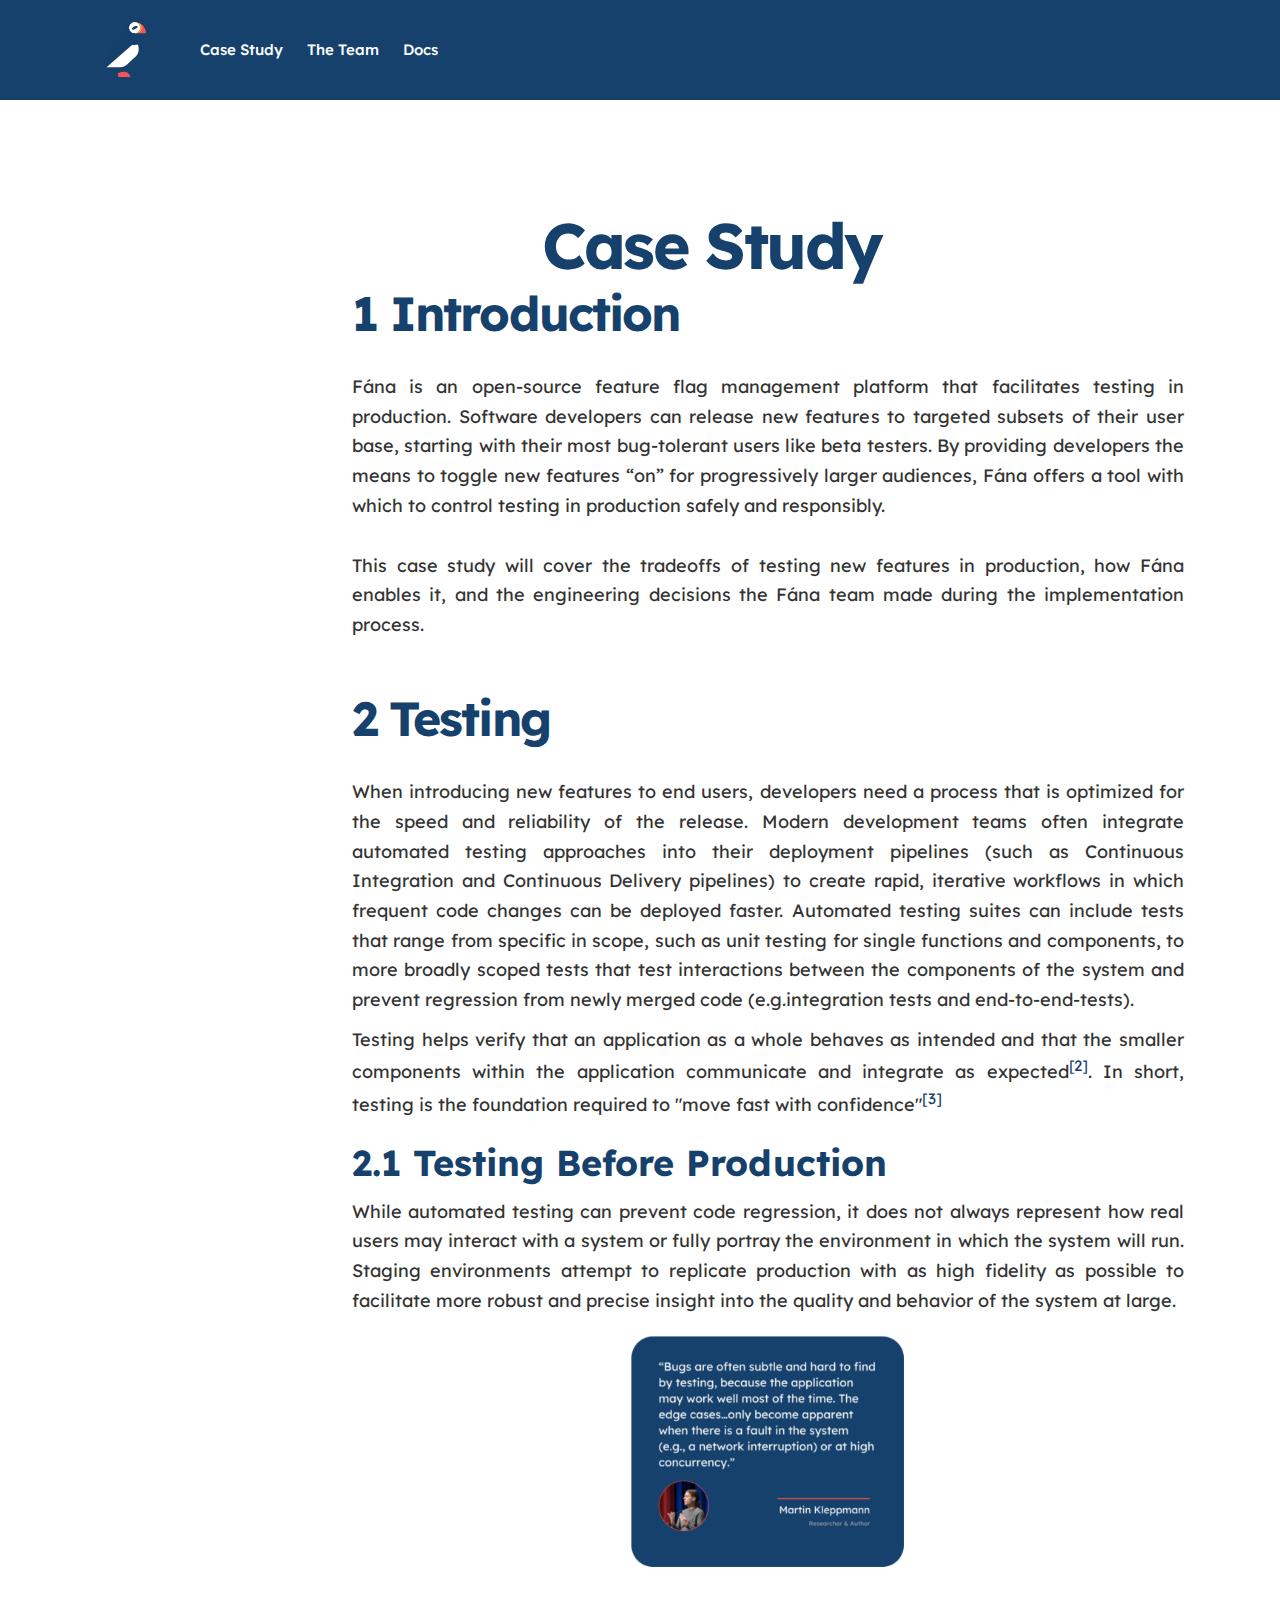
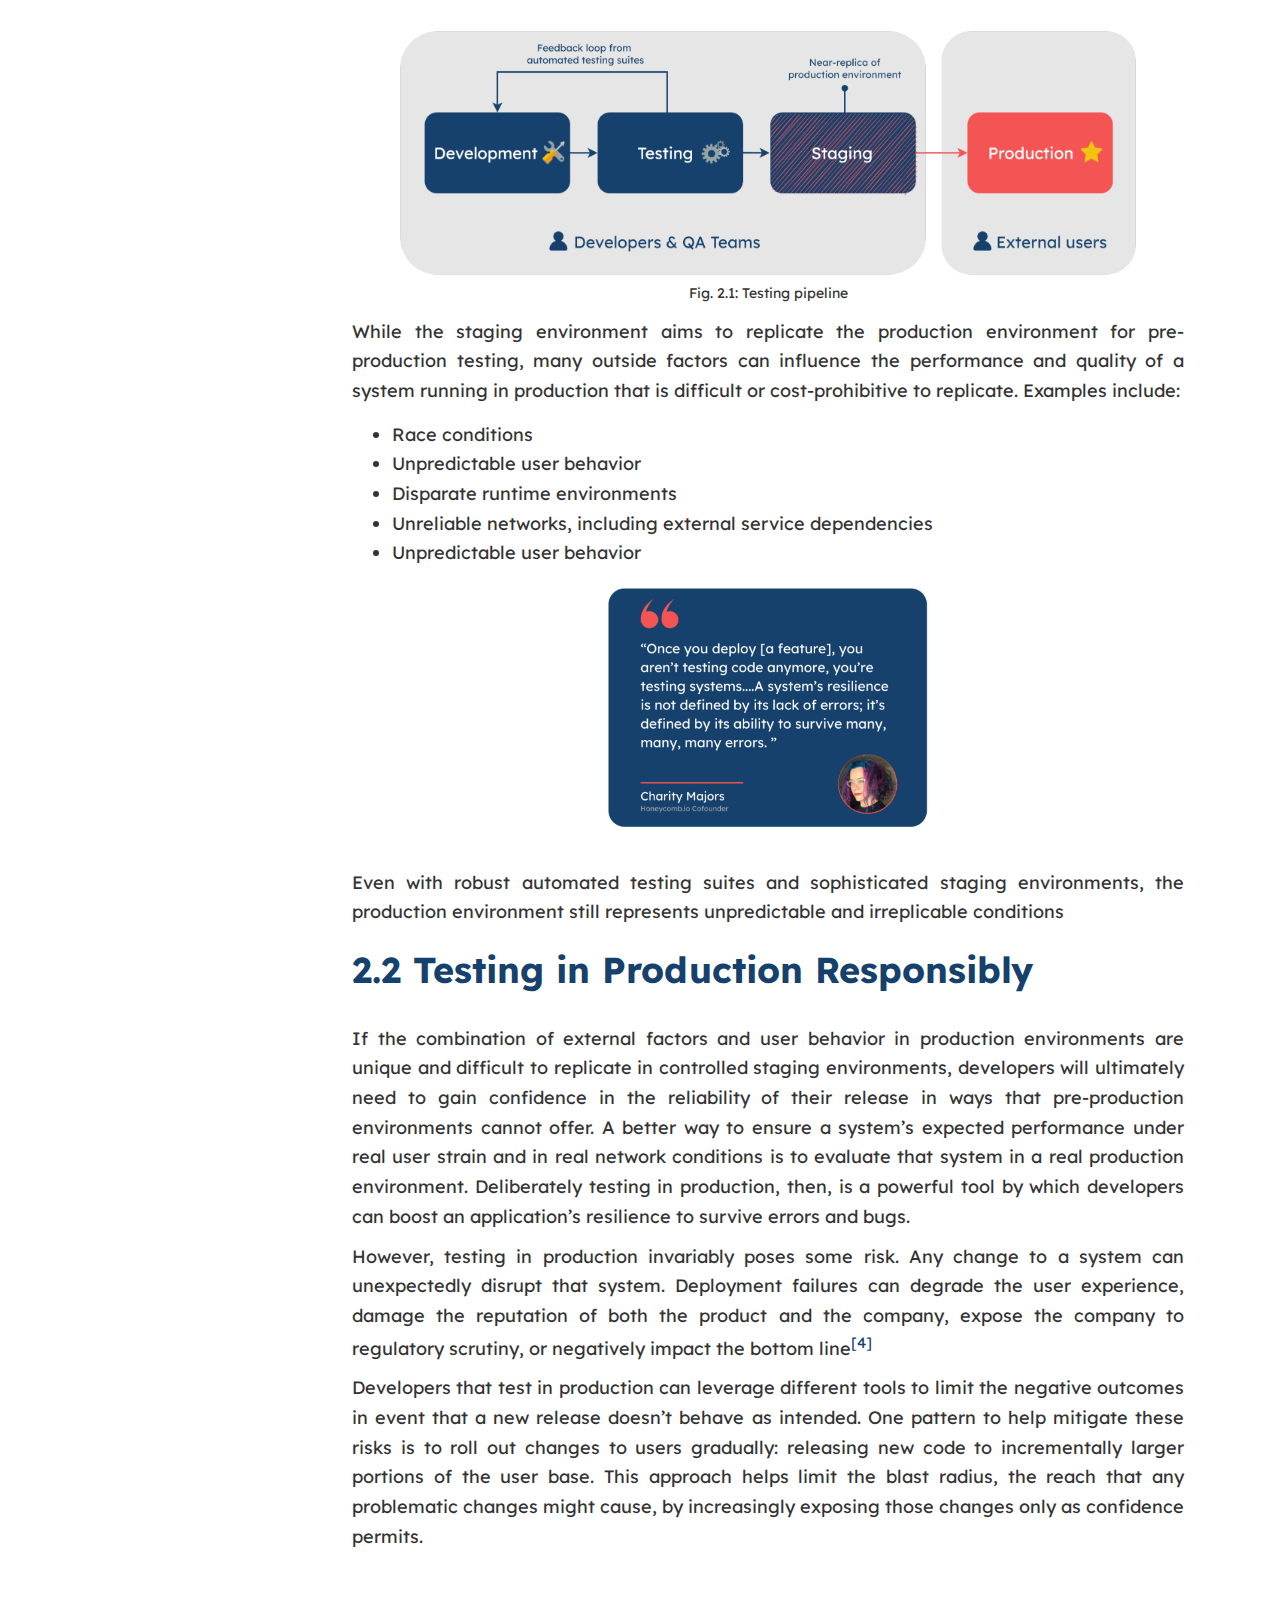
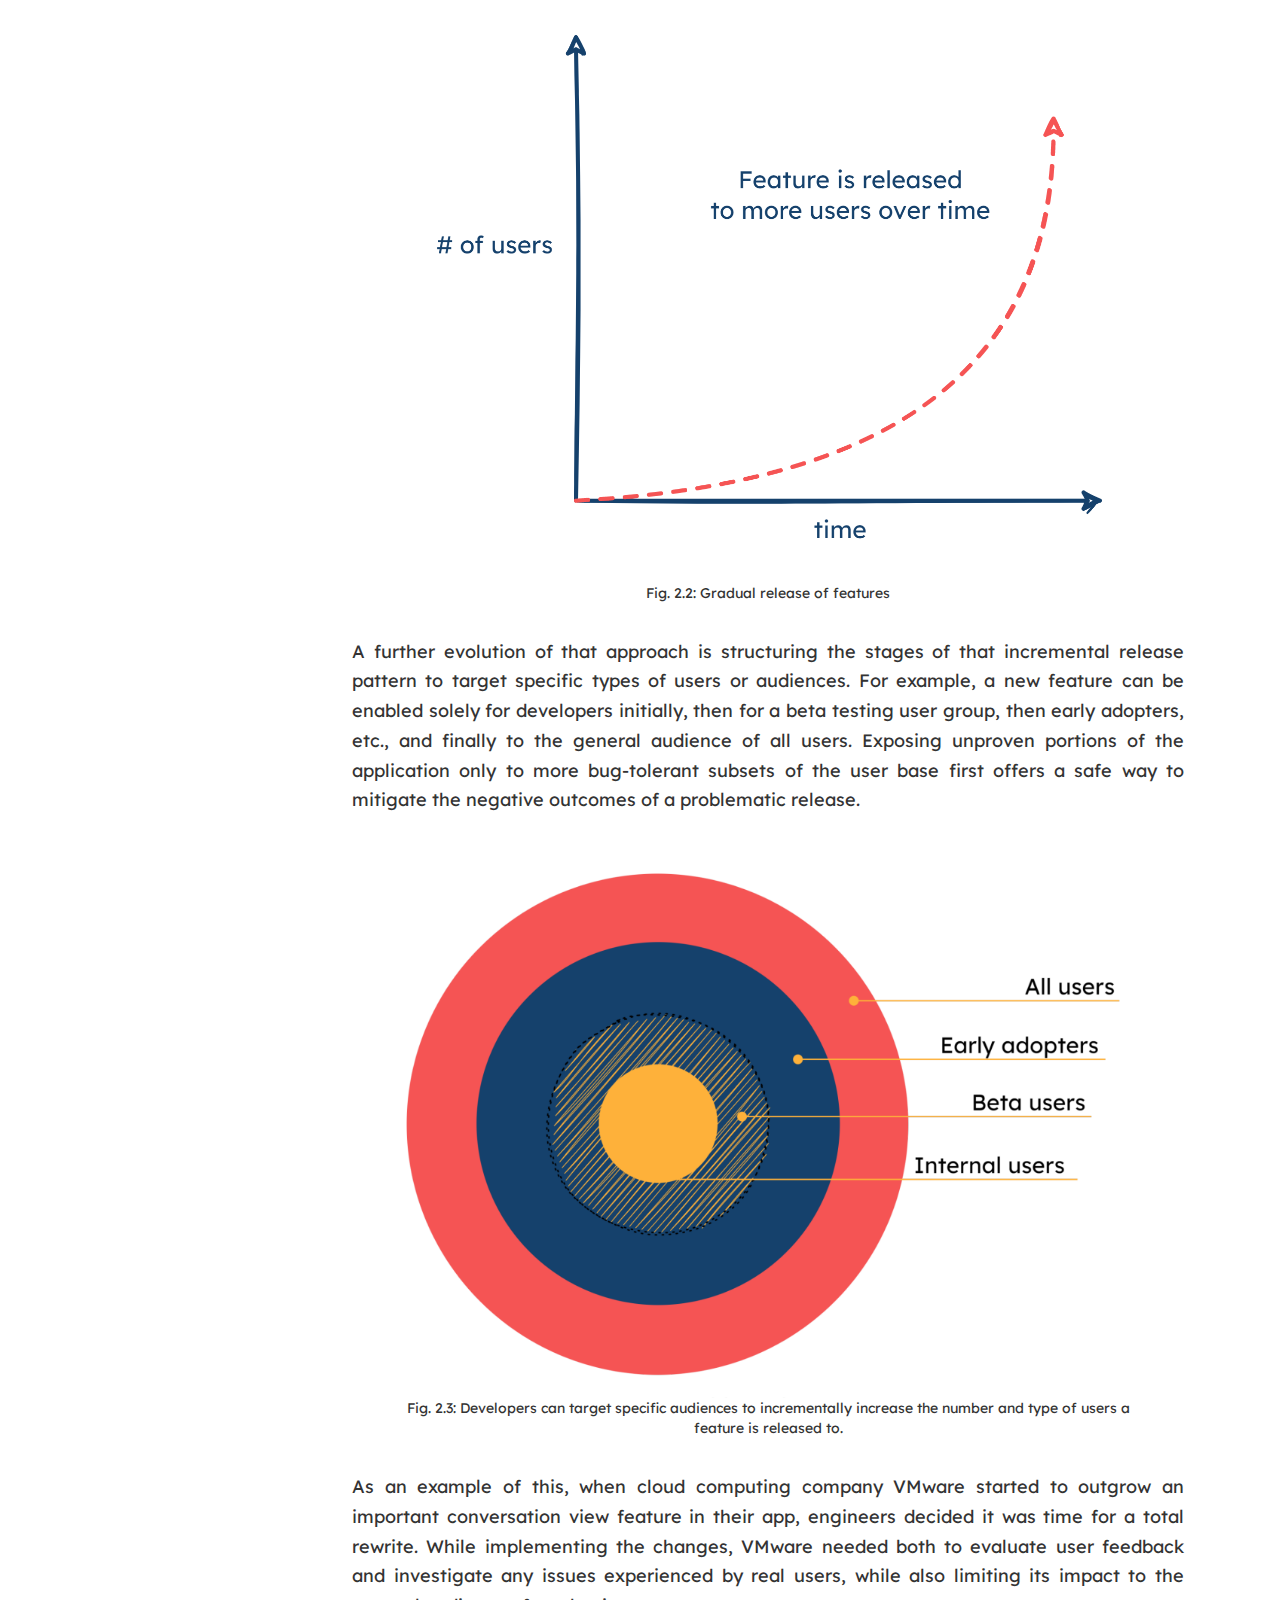
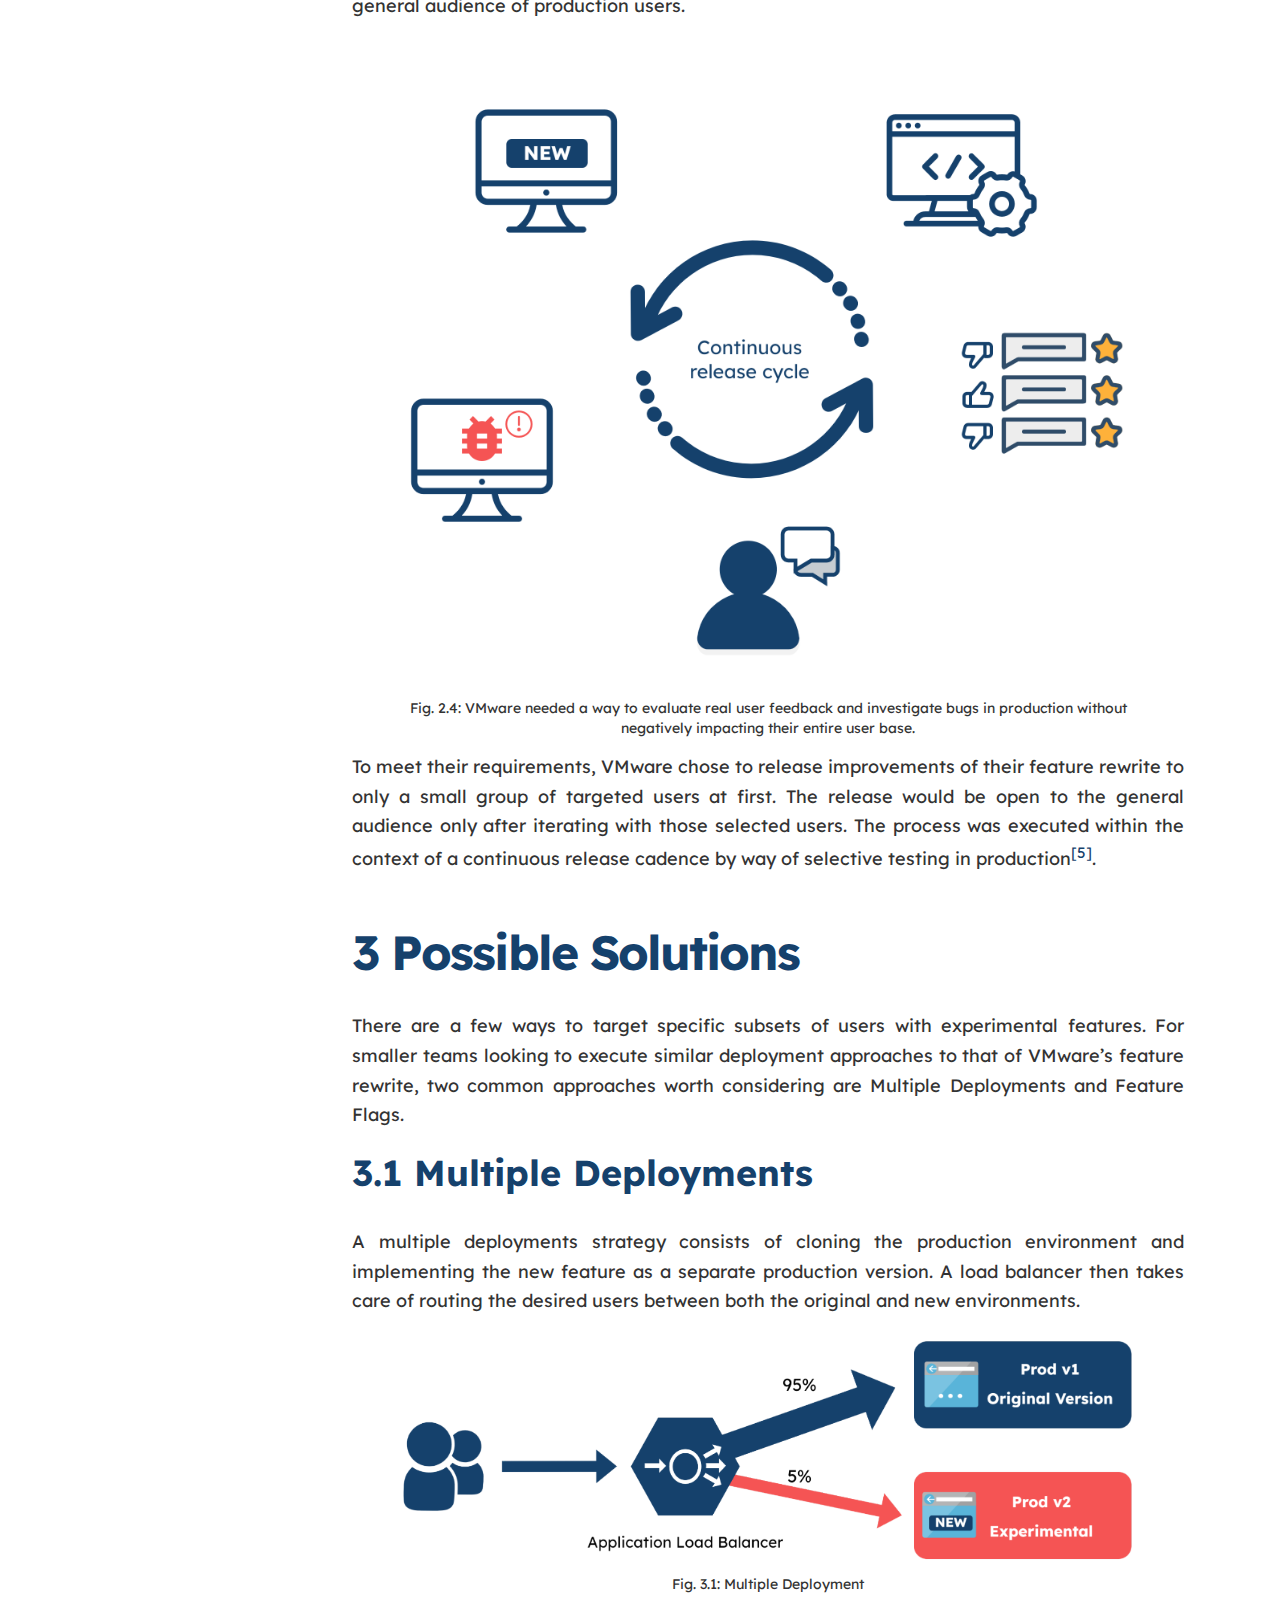
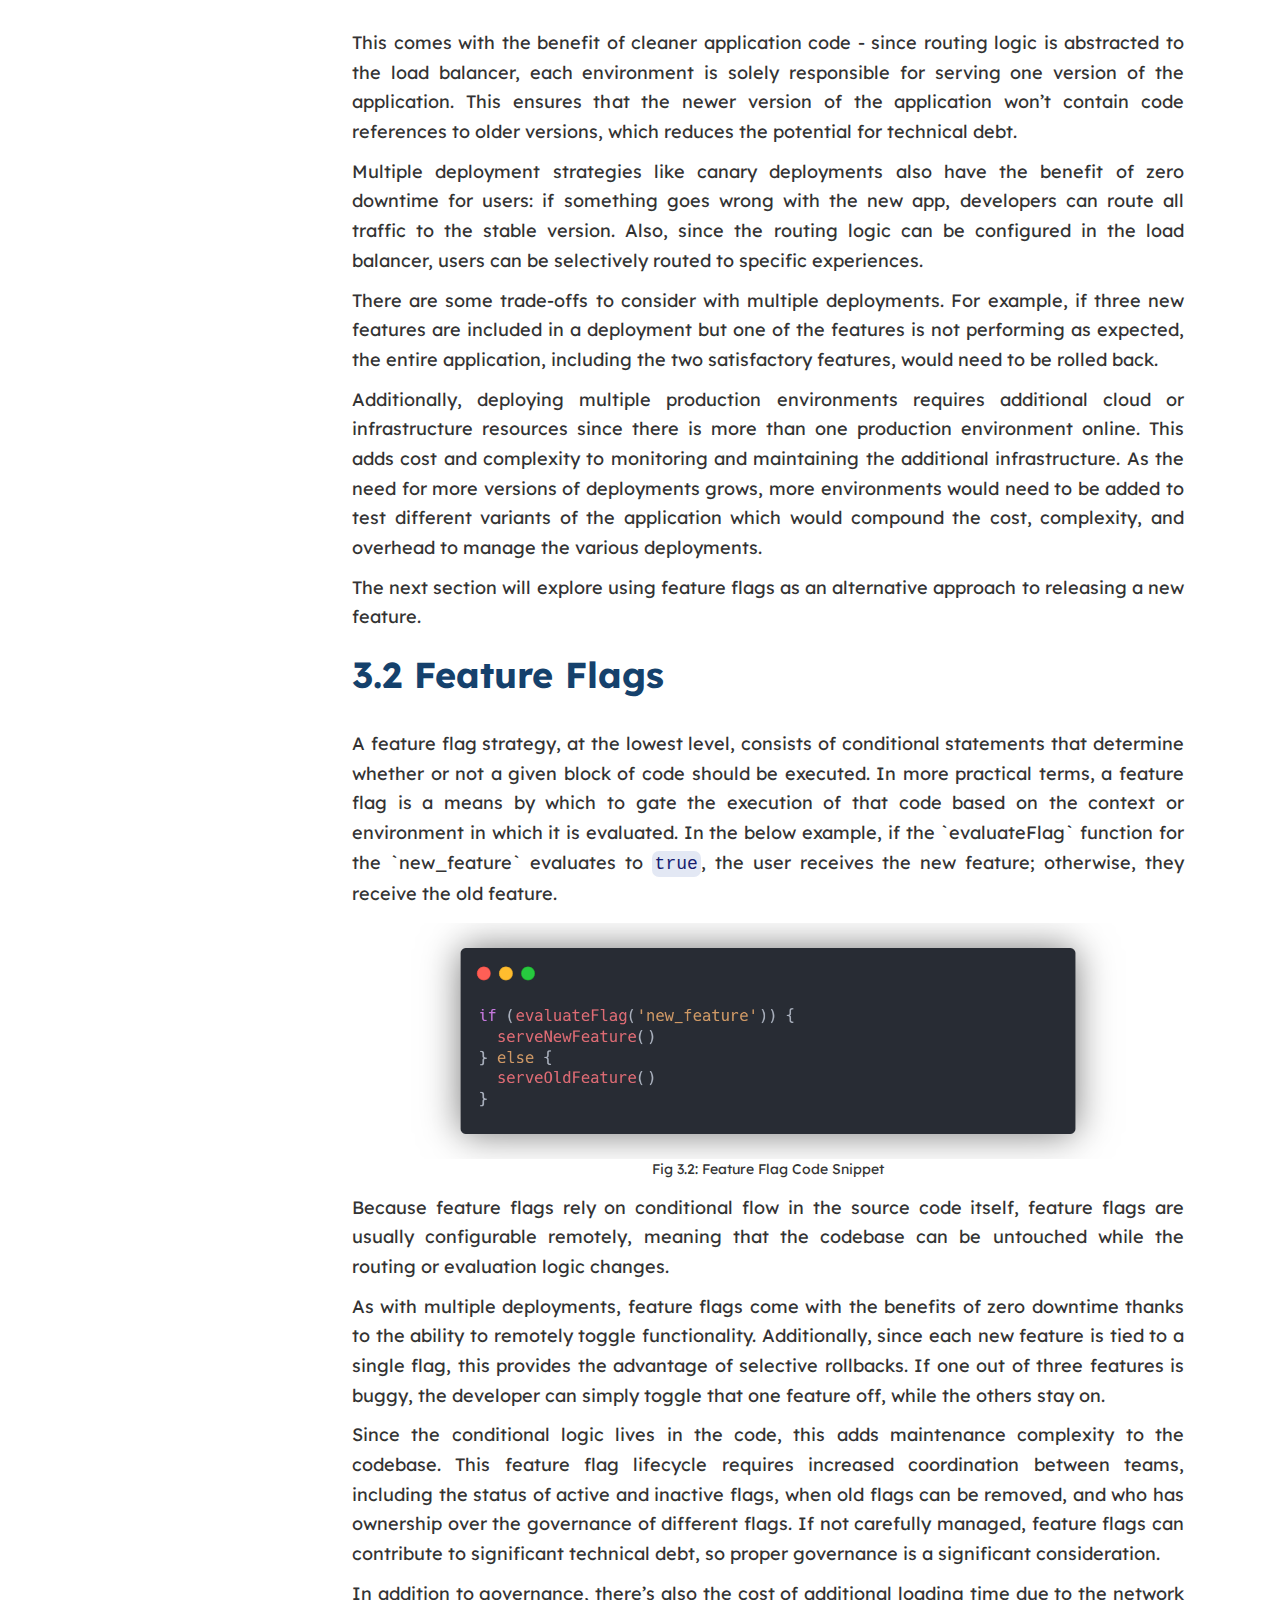
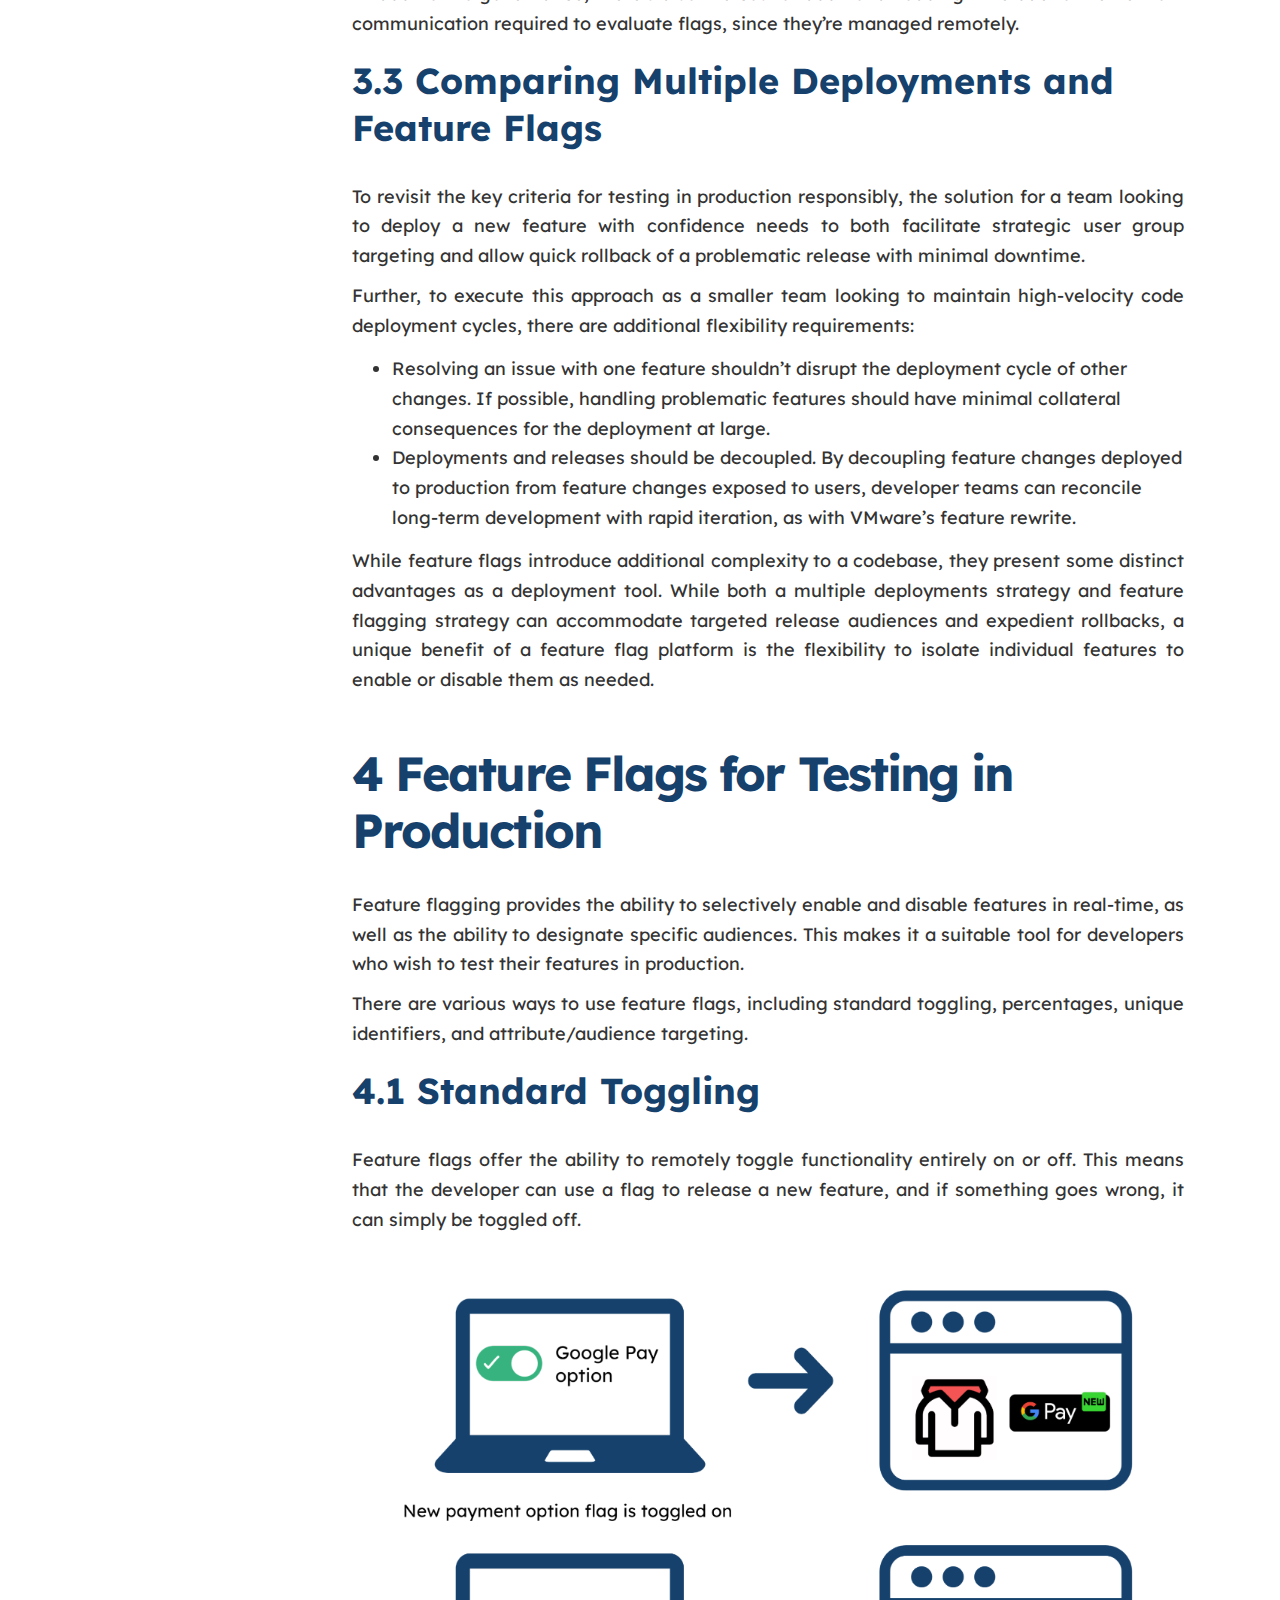
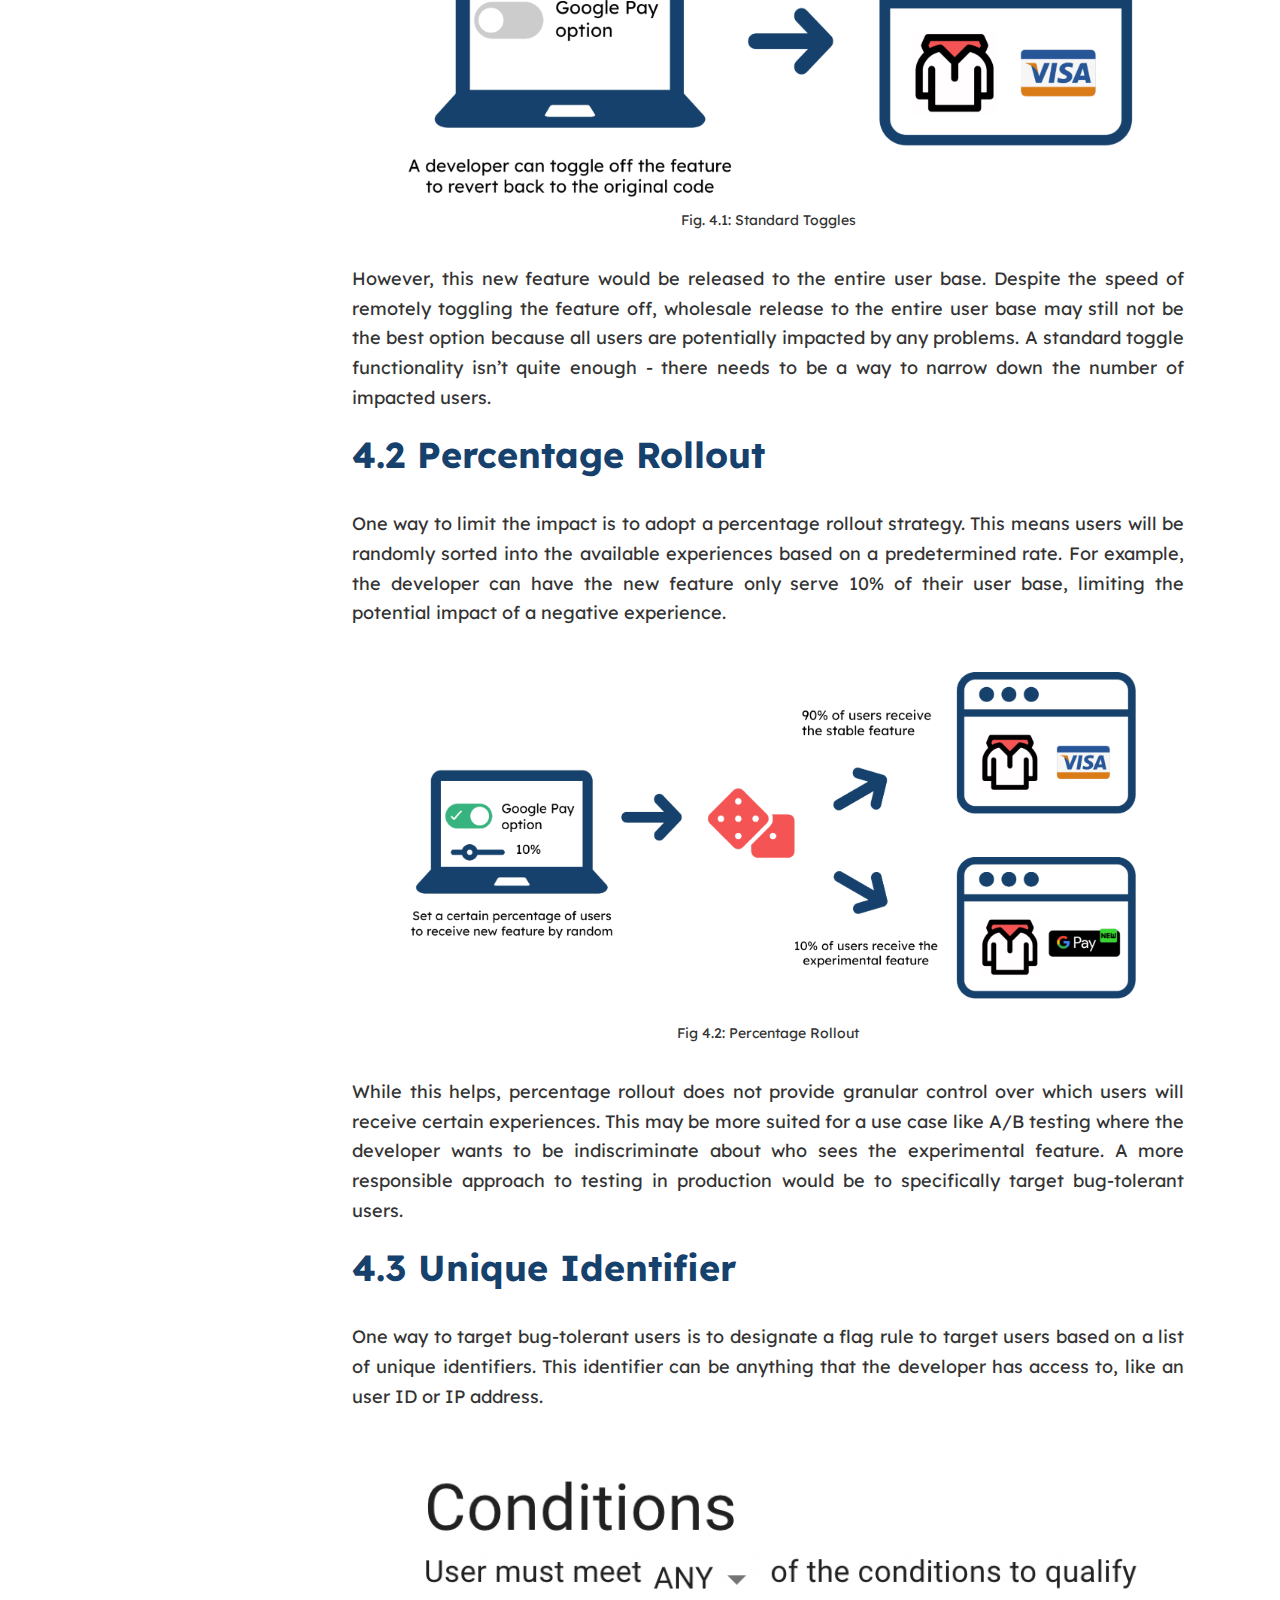
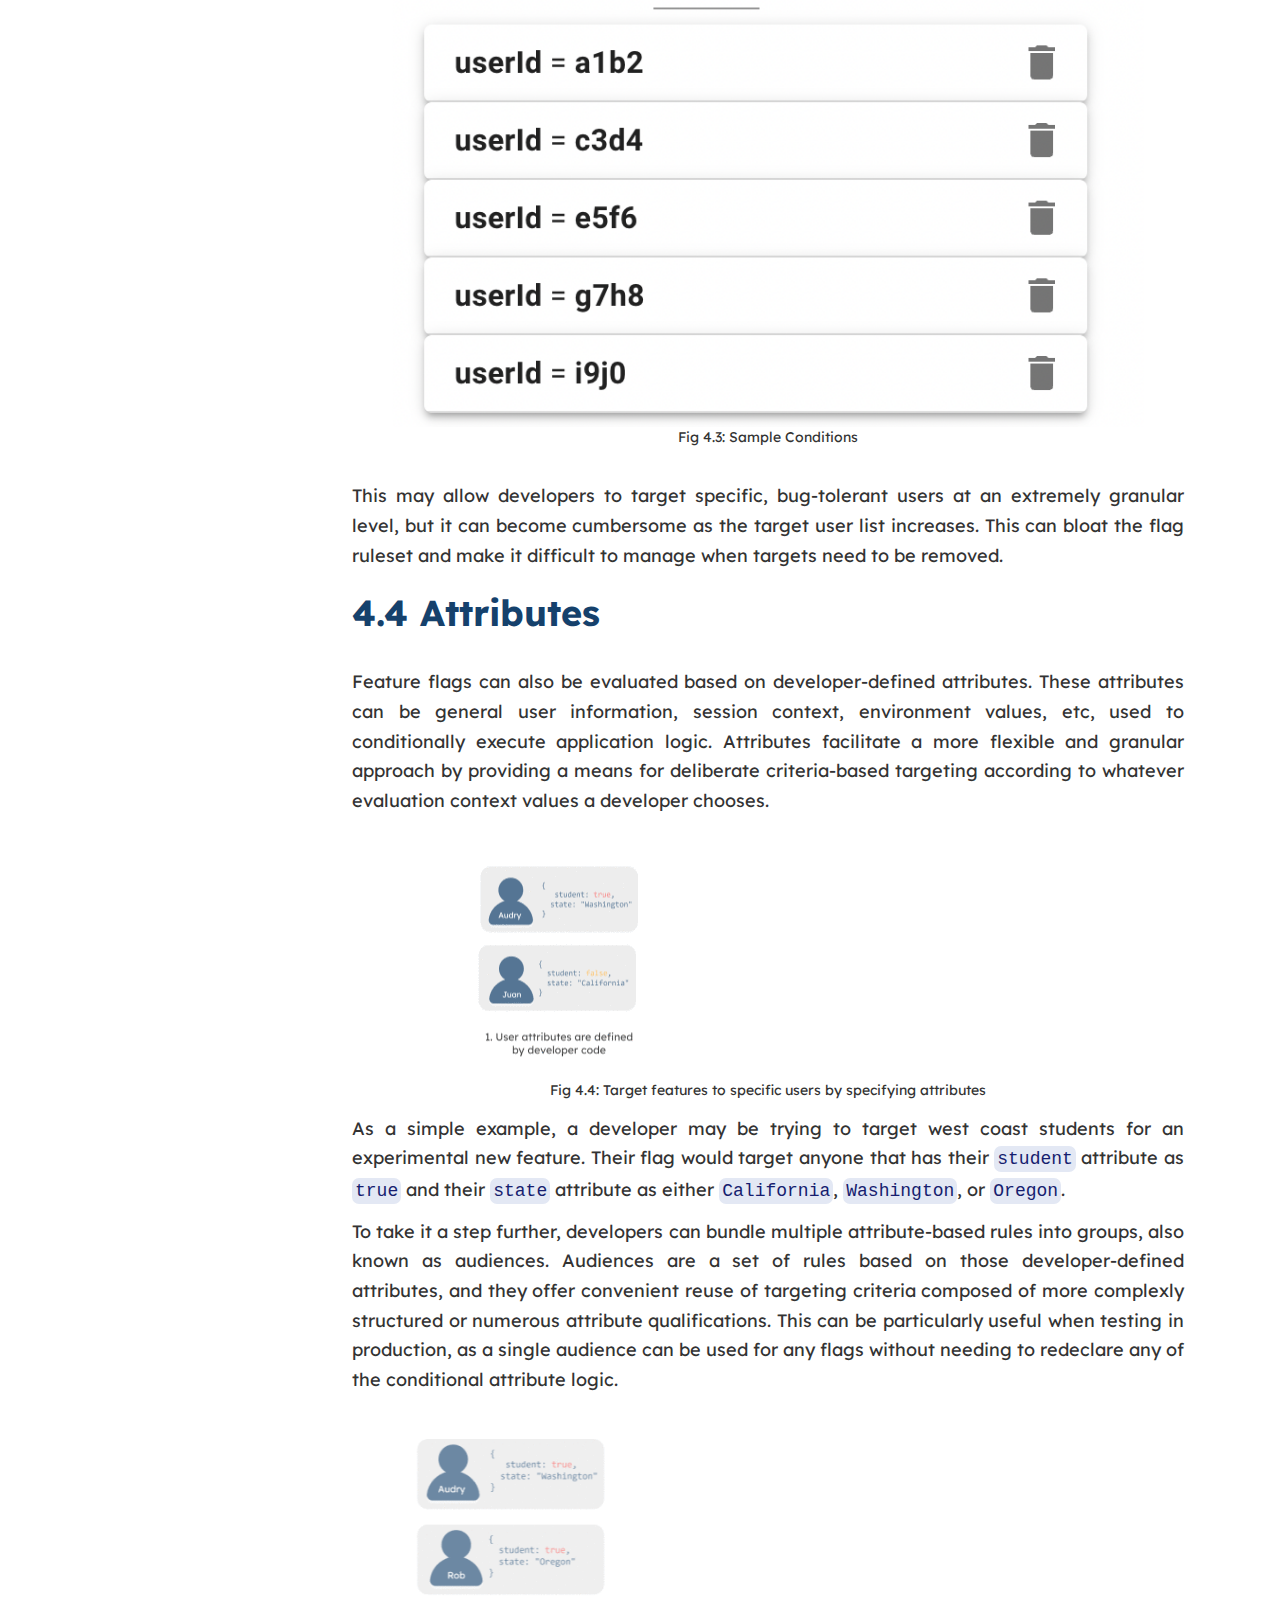
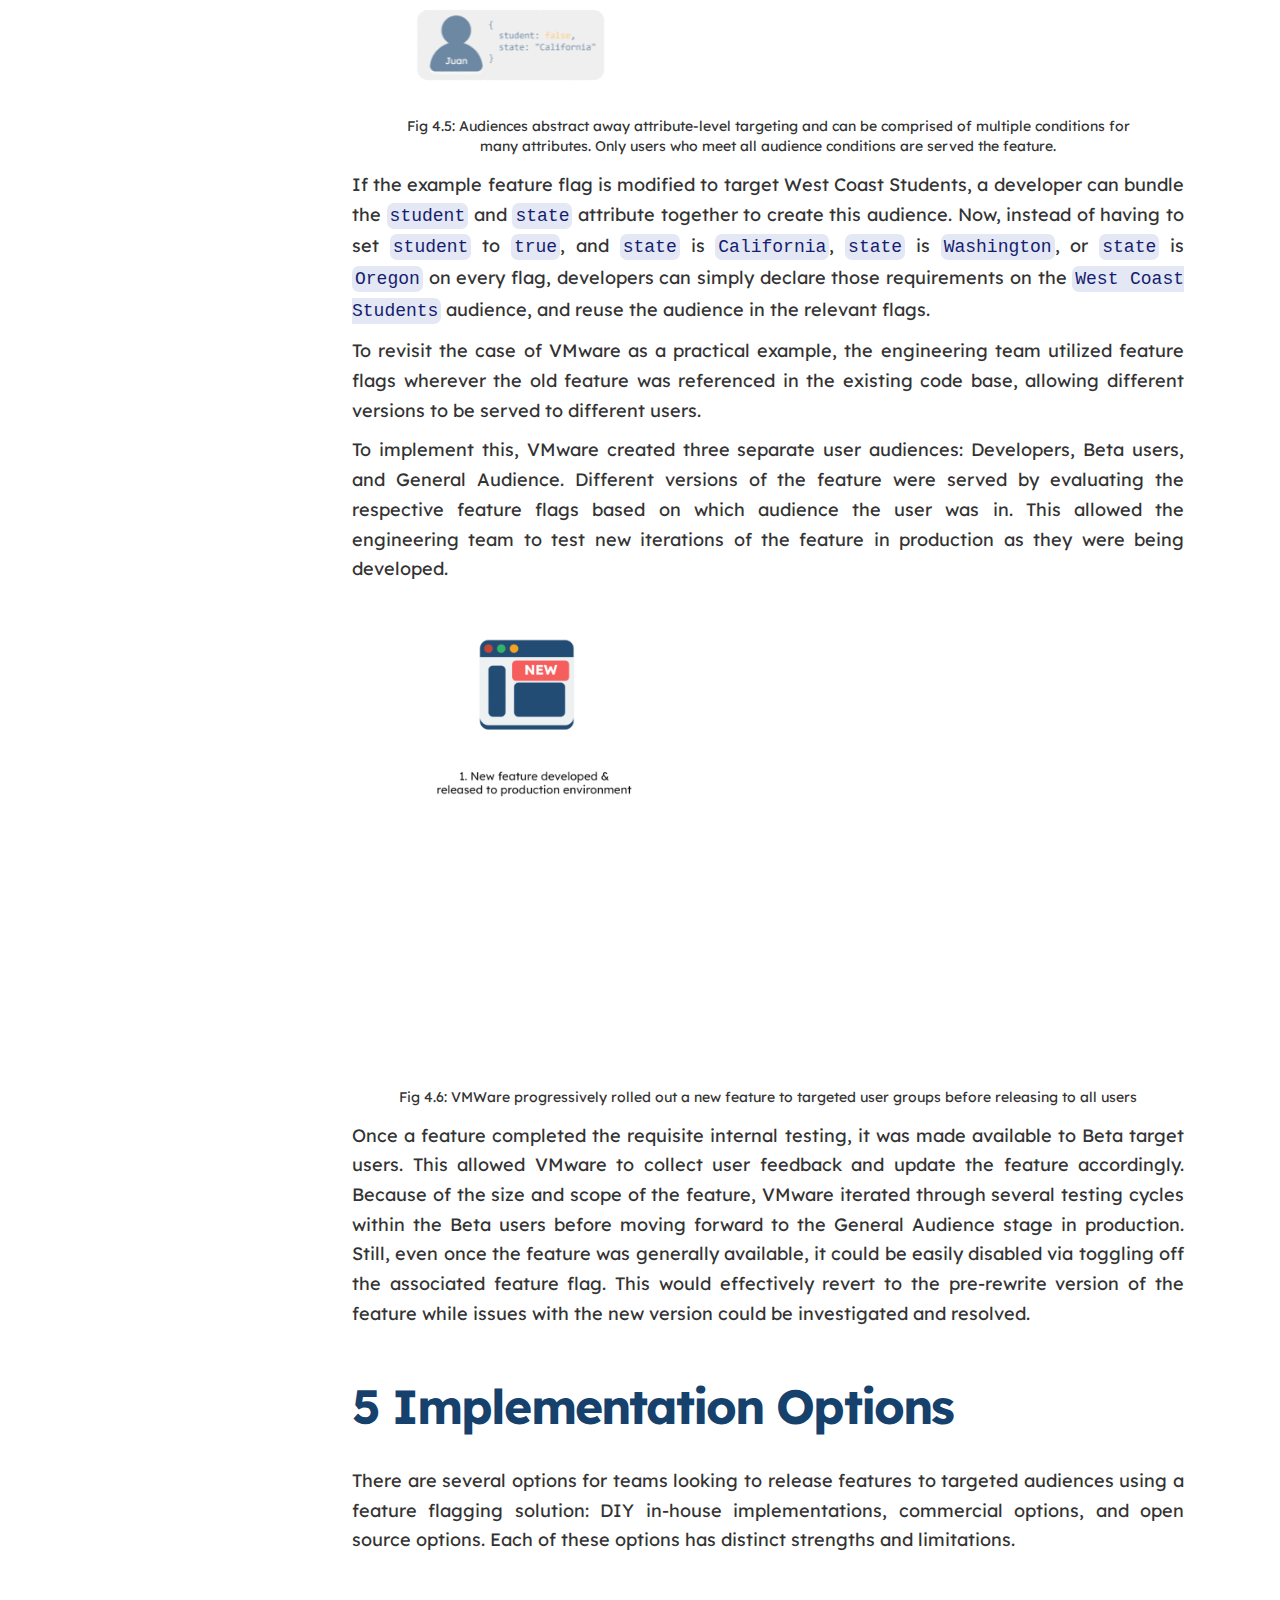
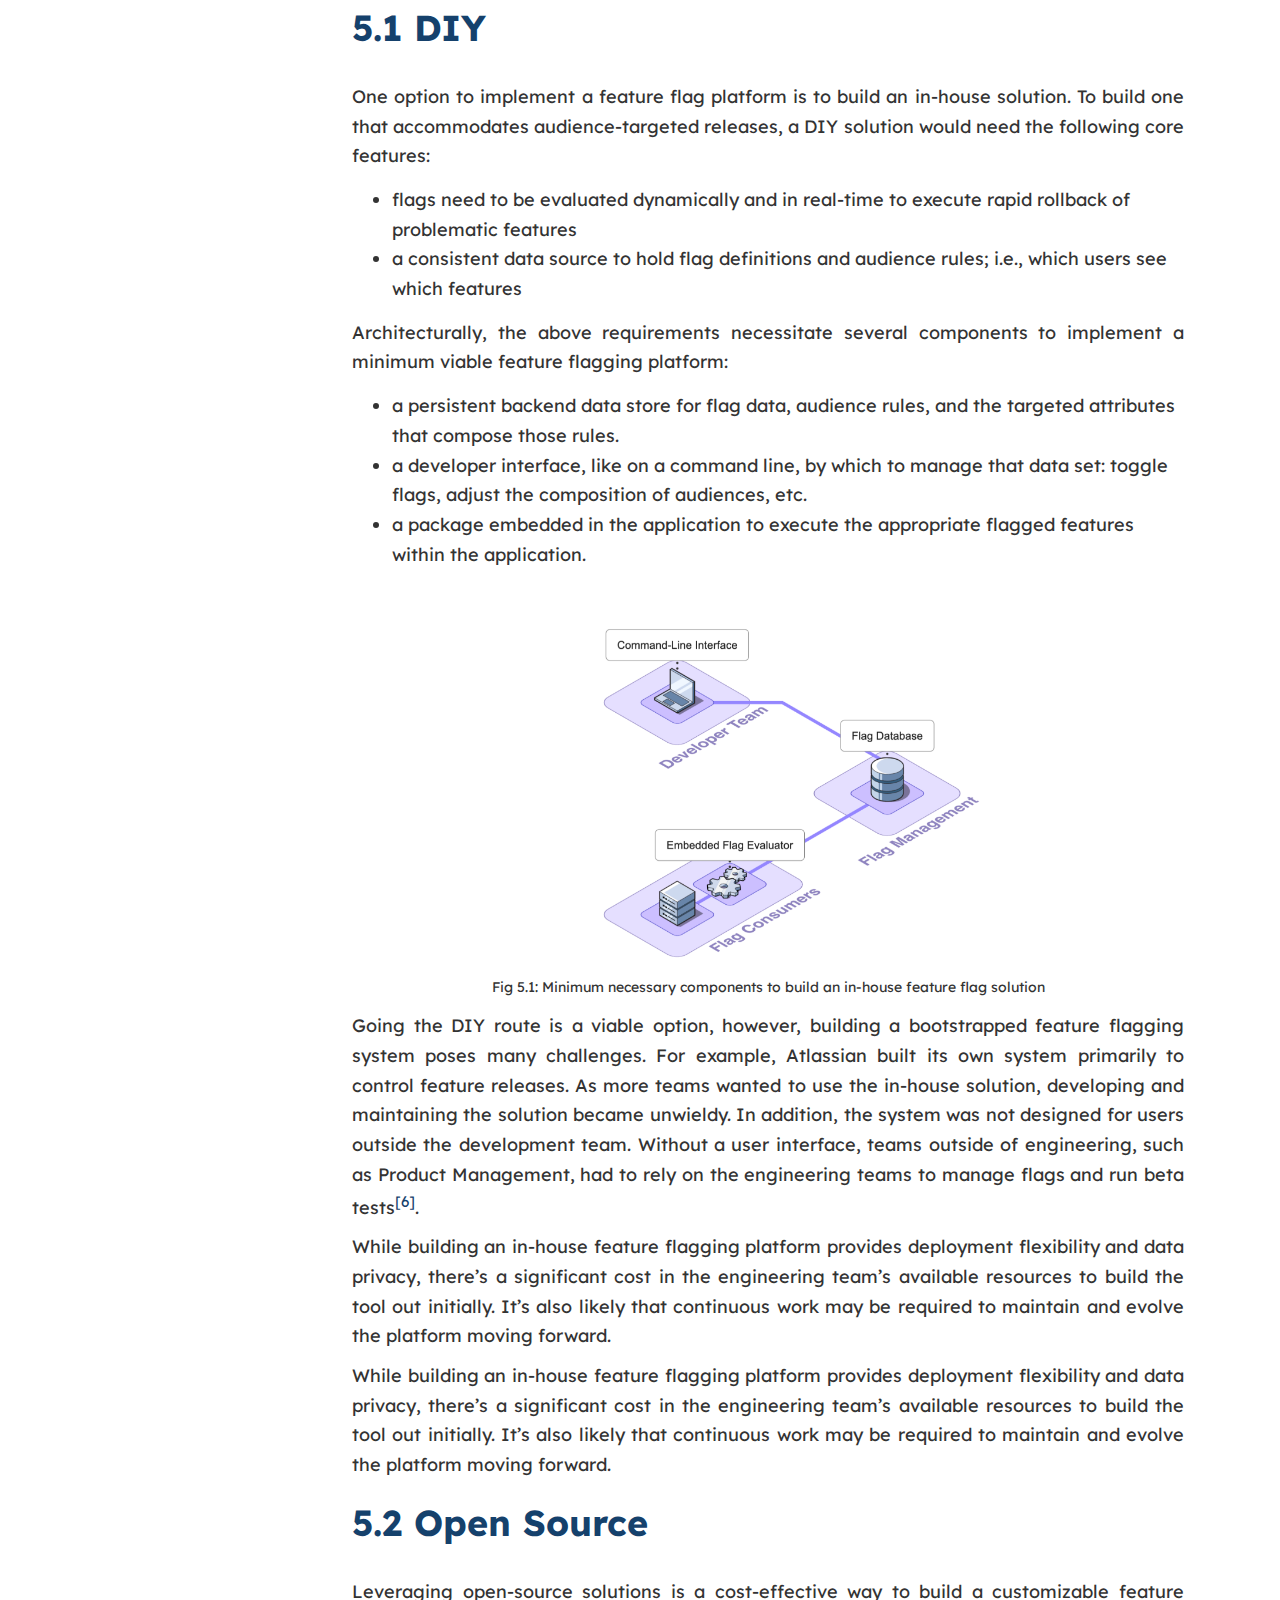
==== case-study copy.html @ 9eec75f2 "update metadata" ====
<!DOCTYPE html>
<html data-wf-page="5f71dd169010d6326b65485d">

<head>
  <meta charset="utf-8" />
  <title>Fána • Case Study</title>
  <meta content="width=device-width, initial-scale=1" name="viewport" />
  <meta name="image" property="og:image" content="assets/images/fana-thumbnail.png">
  <meta name="title" property="og:title" content="Fána">
  <meta name="description" content="Fána is an open-source feature flagging platform specializing in audience targeting to enable developers to deploy and test new features in production with confidence.">
  <meta property="og:type" content="Website">
  <meta name="author" content="Fána">
  <link href="assets/css/style.css" rel="stylesheet" type="text/css" />
  <script src="https://ajax.googleapis.com/ajax/libs/webfont/1.6.26/webfont.js" type="text/javascript"></script>
  <link rel="stylesheet" href="https://fonts.googleapis.com/css?family=Lexend:regular,500,600,700" media="all" />
  <script type="text/javascript">
    WebFont.load({ google: { families: ["Lexend:regular,500,600,700"] } });
  </script>
  <script type="text/javascript">
    !(function (o, c) {
      var n = c.documentElement,
        t = " w-mod-";
      (n.className += t + "js"),
        ("ontouchstart" in o ||
          (o.DocumentTouch && c instanceof DocumentTouch)) &&
        (n.className += t + "touch");
    })(window, document);
  </script>
  <link href="assets/images/fana_graphic_color_forwhitebg.svg" rel="shortcut icon" type="image/x-icon" />
  <link href="assets/images/fana_graphic_color_forwhitebg.svg" rel="apple-touch-icon" />
  <script src="https://kit.fontawesome.com/d019875f94.js" crossorigin="anonymous"></script>
  <meta name="image" property="og:image" content="assets/images/fana_graphic_color_forwhitebg.svg" />
</head>

<body>
  <div class="navigation-wrap">
    <div data-collapse="medium" data-animation="default" data-duration="400" role="banner" class="navigation w-nav">
      <div class="navigation-container">
        <div class="navigation-left">
          <a href="/" aria-current="page" class="brand w-nav-brand w--current" aria-label="home">
            <img
            src="assets/images/fana_graphic_color_forwhitebg.svg"
            alt=""
            class="template-logo"
            width="50px"
          />
          </a>
          <nav role="navigation" class="nav-menu w-nav-menu">
            <a href="./case-study.html" class="link-block w-inline-block">
              <div>Case Study</div>
            </a>
            <a href="./team.html" class="link-block w-inline-block">
              <div>The Team</div>
            </a>
            <a href="/fana-docs/" class="link-block w-inline-block">
              <div>Docs</div>
            </a>
          </nav>
        </div>
        <div class="navigation-right">
          <div class="login-buttons">
            <a href="https://github.com/fana-io" target="_blank">
              <span style="color: #15416C">
                <i class="fab fa-github fa-lg"></i>
              </span>
            </a>
          </div>
        </div>
      </div>
      <div class="w-nav-overlay" data-wf-ignore="" id="w-nav-overlay-0"></div>
    </div>
  </div>
  <div class="cs-horizontal">
    <div id="sidebar" class="toc">
    </div>
    <div class="section header">
      <article class="container case-study-container">
        <div class="hero-text-container">
          <div id="case-study">
          <h1 class="h1 centered">Case Study</h1>
          <!-- Section 1 -->
          <h2 class="h2">1 Introduction</h2>
          <br>
          <p>
            Fána is an open-source feature flag management platform that facilitates testing in production. Software developers can release new features to targeted subsets of their user base, starting with their most bug-tolerant users like beta testers. By providing developers the means to toggle new features “on” for progressively larger audiences, Fána offers a tool with which to control testing in production safely and responsibly.
          </p>
          <br />
          <p>This case study will cover the tradeoffs of testing new features in production, how F&aacute;na enables it, and the engineering decisions the F&aacute;na team made during the implementation process.</p>  
          <br />
          <!-- <h3>1.1 Who’s interested in load test results?</h3>
          <br />
          <p>
            Load test results are valuable to both business stakeholders and engineering teams. 
          </p>
          </br>
          <p>
            On the business side, when an app can’t cope with its current amount of traffic, the app’s performance degrades or the app may stop working entirely. 
            This results in an immediate drop in the company’s revenue.
          </p>
          <br />
          <p>
            From the engineering team’s perspective, load testing provides valuable feedback about your production system - how many concurrent users can it handle? 
            How does response time change as load increases? Is there an uptick in failed requests under heavier load?
          </p>
          <br />
          <p>
            It’s this engineering perspective that we’ll focus on in this case study of Monsoon.
          </p>
          <br />
          <h3>1.2 What is Monsoon?</h3>
          <br />
          <p>
            Monsoon is an open-source, serverless framework for running browser-based load tests in the cloud. 
          </p>
          <br />
          <figure>
            <img src="assets/images/1-introduction/demo.gif" id="case-study" alt="">
            <figcaption>Fig 1.1: Monsoon's dashboard</figcaption>
          </figure>
          <br />
          <p>
            Monsoon allows software engineers to easily load test their single-page application in anticipation of traffic spikes or overall business growth. 
            Monsoon can simulate loads of up to 20,000 concurrent users, and tests can be of any duration, from minutes to hours or longer. 
            Engineers can also see their load test results visualized in a near real time dashboard.
          </p>
          <br />
          <h3>1.3 Brain Boost, a Hypothetical User Story</h3>
          <br />
          <p>
            To see load testing in action, let’s spend some time with the engineering team at Boost Health. 
            Boost is a rapidly-growing startup in the health and wellness space.
          </p>
          <br />
          <figure>
            <img src="assets/images/1-introduction/boost_team.svg" class="case-study-image" alt="">
            <figcaption>Fig 1.1: The Team</figcaption>
          </figure>
          <p>
            The stakes are high. Boost’s marketing team has spent months planning the product launch for its new Brain Boost supplement. 
            It’s Boost’s biggest product launch ever, and business executives want to close new rounds of venture capital funding based on the success of Brain Boost. 
          </p>
          <br />
          <figure>
            <img src="assets/images/1-introduction/brain.svg" class="case-study-image-x-small" alt="">
            <figcaption>Fig 1.2: Going all in on Brain Boost</figcaption>
          </figure>
          <br />
          <p>
            Boost expects more traffic than their site has ever seen on launch day. 
            They’re predicting peaks of 4,000 concurrent users. 
            The engineers at Boost are tasked with making sure the site can withstand all that traffic, so they decide to run load tests.
          </p>
          <br />
          <p>
            But before we discuss these load tests, it’s important to note that the Boost website is a <strong>single page application</strong>. 
            This has important implications for load testing.
          </p>
          <br />
          <p>A single page application is a web app comprised of just a single HTML page. Unlike a traditional website, after the initial page load, there are no page reloads. 
          Further dynamic updates to the page are handled via data-centric APIs, which rely on browser-side JavaScript for rendering. 
          </p>
          <br />
          
        
          <h3>1.4 Boost Health and Their Load Testing Journey</h3>
          <br />
          <p>
            So let’s follow along with the Boost engineers as they load test their SPA.
          </p>
          <br />
          <h4>First Attempt - Protocol-based load testing with JMeter</h4>

          <br />
          <p>
            One of the Boost engineers used a well-established, open-source load testing tool called Apache JMeter at a previous job, 
            so this is the first option the team tries.
          </p>
          <br />
          <figure>
            <img src="assets/images/1-introduction/protocol-based-load-testing.gif" class="case-study-image-large">
            <figcaption>Fig 1.4: Protocol-based load testing</figcaption>
          </figure>
          <p>
            JMeter is categorized as a <strong>protocol-based load testing</strong> tool. Protocol-based load tests are the original type of load test. 
            They involve traffic simulation at the HTTP protocol layer. 
            For example, if loading a webpage triggers HTTP requests for 75 subresources, with protocol-based testing, the developers will need to write code to request the original page AND all 75 of those subresources.
          </p>
          <br />
          <p>
            The Boost Health engineers want to test a customer adding Brain Boost to her cart, a process that breaks down into 3 different actions:
          </p>
          <ol>
            <li>Go to the Boost Health Main Page</li>
            <li>View the Brain Boost product details</li>
            <li>Add Brain Boost to the cart</li>
          </ol>
          <br/>
          <figure>
            <img src="assets/images/1-introduction/3actions_125requests.gif" class="case-study-image-large">
            <figcaption>Fig 1.5: Bye bye weekend</figcaption>
          </figure>
          <p>
            To simulate this workflow, the Boost engineers need to program JMeter to send 125 different HTTP requests in the correct order. This is clearly a great deal of work for the team. On top of this, JMeter is a complex tool and the learning curve is steep. 
          </p>
          <br />
          <p>
            After the team gets their first JMeter load test working, their results seem strangely incomplete. It turns out JMeter is a poor choice for load testing SPAs. 
            SPAs are JavaScript-intensive, but JMeter has no JavaScript interpreter and therefore can’t execute any JavaScript code. (The same holds true for other protocol-based load testing tools.) 
            Therefore, the bulk of an SPA is untestable with JMeter. This is a dealbreaker. 
          </p>
          <br />
          <h4>Second Attempt - Browser-based load testing with Selenium</h4>
          <br />
          <p>
            Another engineer on the Boost team knows of a different tool called Selenium and knows that Selenium can be used for browser-based load testing. 
          </p>
          <br />
          <p>
            <Strong>Browser-based load testing</strong> simulates web traffic using real web browsers rather than naked network requests. 
            Since we’re using browser instances to direct traffic to the site being tested, 
            those browsers clearly have built-in JavaScript interpreters and are fully capable of handling SPAs, unlike protocol-based load testing tools.
          </p>
          <br />
          <p>
            An even more fundamental difference between protocol-based load testing and browser-based load testing tools like Selenium is this: 
            Is the core unit under test the network request? Or is it an action the end user takes (which could actually result in 100 or more network requests)?
          </p>
          <br />
          <p>
            In Boost’s case, it’s an action a website user takes, like loading the homepage, 
            viewing product details or clicking the “Add to Cart” button.
          </p>
          <br />
          <p>
            Furthermore, thinking in terms of end user actions rather than lower-level network requests means the Boost engineers can think at a higher level of abstraction, which reduces bugs, makes for a better developer experience and saves significant amounts of developer time.
          </p>
          <br />
          <p>
            Returning to Selenium - it's a suite of browser-based test automation tools. It was never actually designed for load testing, but that's how Selenium came to be used by many developers. With Selenium, the Boost engineers don't need to worry about HTTP requests anymore. All they need to do is script their 3 end user actions ("Go to the Boost Health Main Page", "View the Brain Boost Product Details", "Add Brain Boost to the cart").​
          </p>
          <br />
          <figure>
            <img src="assets/images/1-introduction/3actions_3actions.gif" class="case-study-image-large">
            <figcaption>Fig 1.6: Ok, that's better</figcaption>
          </figure>
          <p> 
            The team runs their first browser-based load test using Selenium. 
            It’s a fairly small-scale test simulating 5 users concurrently visiting the Boost Health website. This test goes off without a hitch. 
          </p>
          <br />
          <p>
            Next, they test 100 concurrent users. This test doesn’t go so well. Selenium is a tool that runs locally on one of the engineers’ laptops, and testing 100 users means spinning up 100 browser instances. This is too resource-intensive for a single laptop. 
            And the actual number of users the Boost team needs to test is 4000, not 100. So the team has run out of local computing resources before they’re able to apply sufficient load to the Boost site.
          </p>
          <br />
          <figure>
            <img src="assets/images/1-introduction/unhappydev-selenium.svg" class="case-study-image">
            <figcaption>Fig 1.7: Local browser-based load testing doesn’t cut it</figcaption>
          </figure>
          <br />
          <p>
            Clearly this is unworkable. Because browser-based load testing is so resource intensive, the Boost engineers need a solution that’s hosted in the cloud.
          </p>
          <br />
          <h4>Third Attempt - Browser-based load testing with Flood</h4>
          <br />
          <p>
            Researching cloud-hosted, browser-based load testing, the team quickly discovers a platform called Flood. 
            Flood is an industry leader in the cloud-hosted, browser-based load testing space. Their platform is definitely capable of generating the 4000 concurrent users Boost needs to load test their site. However, Flood is very expensive. 
            We'll return to Flood later, but for now, the cost is a major drawback, enough to rule Flood out.
          </p>
          <figure>
            <img src="assets/images/1-introduction/unhappydev-flood.svg" class="case-study-image">
            <figcaption>Fig 1.8: Flood gets the job done but costs too much</figcaption>
          </figure>
          <br />
          <h4>The Journey So Far</h4>
          <p>
            Let's summarize where the Boost engineers are right now. They initially tried protocol-based load testing. This was unsuccessful because protocol-based tools can't test an SPA's JavaScript code. 
            Next, they tried local browser-based load testing. 
            This too was unsuccessful because browser-based load testing is too resource intensive for a single machine. Third, they tried browser-based load testing in the cloud with the Flood platform. 
            However, this proved prohibitively expensive. 
          </p>
          <br />
          <p>
            So the team searches for a more economical option for browser-based load testing in the cloud. 
            In short order, they come across an open source tool called Monsoon.
          </p>
          <br /> -->
          <!-- Section 2 -->
          <h2>2 Testing</h2>
          <br />
          <p>
            When introducing new features to end users, developers need a process that is optimized for the speed and reliability of the release. Modern development teams often integrate automated testing approaches into their deployment pipelines (such as Continuous Integration and Continuous Delivery pipelines) to create rapid, iterative workflows in which frequent code changes can be deployed faster. Automated testing suites can include tests that range from specific in scope, such as unit testing for single functions and components, to more broadly scoped tests that test interactions between the components of the system and prevent regression from newly merged code (e.g.integration tests and end-to-end-tests).
          </p>
          <p>
            Testing helps verify that an application as a whole behaves as intended and that the smaller components within the application communicate and integrate as expected<sup class="c15"><a href="#ftnt2" id="ftnt_ref2">[2]</a></sup>. In short, testing is the foundation required to "move fast with confidence"<sup class="c15"><a href="#ftnt3" id="ftnt_ref3">[3]</a></sup>
          </p>  
          <h3>2.1 Testing Before Production</h3>
          <p>
            While automated testing can prevent code regression, it does not always represent how real users may interact with a system or fully portray the environment in which the system will run. Staging environments attempt to replicate production with as high fidelity as possible to facilitate more robust and precise insight into the quality and behavior of the system at large. 
          </p>
          <figure>
            <img alt="" src="assets/images/image5.png" style="width: 288.75px; height: 245.718px; margin-left: 0.00px; margin-top: 0.00px; transform: rotate(0.00rad) translateZ(0px); -webkit-transform: rotate(0.00rad) translateZ(0px);"title="martin kelppmann quote">
          </figure>
          <br />
          <figure>
            <img alt="" src="assets/images/image44.png" title="staging environment">
            <figcaption>Fig. 2.1: Testing pipeline</figcaption>
          </figure>
          <p>
            While the staging environment aims to replicate the production environment for pre-production testing, many outside factors can influence the performance and quality of a system running in production that is difficult or cost-prohibitive to replicate. Examples include:
            <ul>
              <li >Race conditions</li>
              <li >Unpredictable user behavior</li>
              <li >Disparate runtime environments</li>
              <li >Unreliable networks, including external service dependencies</li>
              <li >Unpredictable user behavior</li>
           </ul>
          </p>
          <figure>
            <img alt="" src="assets/images/image23.png" style="width: 332.49px; height: 251.50px; margin-left: 0.00px; margin-top: 0.00px; transform: rotate(0.00rad) translateZ(0px); -webkit-transform: rotate(0.00rad) translateZ(0px);" title="charity majors quote">
          </figure>
          <br />
          <p>
            Even with robust automated testing suites and sophisticated staging environments, the production environment still represents unpredictable and irreplicable conditions
          </p>
          <h3>2.2 Testing in Production Responsibly</h3>
          <br />
          <p>
            If the combination of external factors and user behavior in production environments are unique and difficult to replicate in controlled staging environments, developers will ultimately need to gain confidence in the reliability of their release in ways that pre-production environments cannot offer. A better way to ensure a system’s expected performance under real user strain and in real network conditions is to evaluate that system in a real production environment. Deliberately testing in production, then, is a powerful tool by which developers can boost an application’s resilience to survive errors and bugs.
          </p>
          <p>
            However, testing in production invariably poses some risk. Any change to a system can unexpectedly disrupt that system. Deployment failures can degrade the user experience, damage the reputation of both the product and the company, expose the company to regulatory scrutiny, or negatively impact the bottom line<sup class="c15"><a href="#ftnt4" id="ftnt_ref4">[4]</a></sup>
          </p>
          <p>
            Developers that test in production can leverage different tools to limit the negative outcomes in event that a new release doesn’t behave as intended. One pattern to help mitigate these risks is to roll out changes to users gradually: releasing new code to incrementally larger portions of the user base. This approach helps limit the blast radius, the reach that any problematic changes might cause, by increasingly exposing those changes only as confidence permits.
          </p>
          <br />
          <figure>
            <img alt="" src="assets/images/image42.png" title="gradual release">
            <figcaption>Fig. 2.2: Gradual release of features</figcaption>
          </figure>
          <br />
          <p>
            A further evolution of that approach is structuring the stages of that incremental release pattern to target specific types of users or audiences. For example, a new feature can be enabled solely for developers initially, then for a beta testing user group, then early adopters, etc., and finally to the general audience of all users. Exposing unproven portions of the application only to more bug-tolerant subsets of the user base first offers a safe way to mitigate the negative outcomes of a problematic release.
          </p>
          <br />
          <figure>
            <img alt="" src="assets/images/image1.png" title="targeting bug tolerant users">
            <figcaption>Fig. 2.3: Developers can target specific audiences to incrementally increase the number and type of users a feature is released to.</figcaption>
          </figure>
          <br />
          <p>
            As an example of this, when cloud computing company VMware started to outgrow an important conversation view feature in their app, engineers decided it was time for a total rewrite. While implementing the changes, VMware needed both to evaluate user feedback and investigate any issues experienced by real users, while also limiting its impact to the general audience of production users.
          </p>
          <br/>
          <figure>
            <img alt="" src="assets/images/image33.png" title="VMware case study">
            <figcaption>Fig. 2.4: VMware needed a way to evaluate real user feedback and investigate bugs in production without negatively impacting their entire user base.</figcaption>
          </figure>
          <p>
            To meet their requirements, VMware chose to release improvements of their feature rewrite to only a small group of targeted users at first. The release would be open to the general audience only after iterating with those selected users. The process was executed within the context of a continuous release cadence by way of selective testing in production<sup class="c23 c15"><a href="#ftnt5" id="ftnt_ref5">[5]</a></sup>.
          </p>
          <br/>
          <!-- Section 3-->
          <h2>3 Possible Solutions</h2>
          <br />
          <p>
            There are a few ways to target specific subsets of users with experimental features. For smaller teams looking to execute similar deployment approaches to that of VMware’s feature rewrite, two common approaches worth considering are Multiple Deployments and Feature Flags.
          </p>
          <h3>3.1 Multiple Deployments</h3>
          <br />
          <p>
            A multiple deployments strategy consists of cloning the production environment and implementing the new feature as a separate production version. A load balancer then takes care of routing the desired users between both the original and new environments. 
          </p>
          <figure>
            <img alt="" src="assets/images/image25.png" title="Multiple deployment">
            <figcaption>Fig. 3.1: Multiple Deployment</figcaption>
          </figure>
          </br>
          <p>
            This comes with the benefit of cleaner application code - since routing logic is abstracted to the load balancer, each environment is solely responsible for serving one version of the application. This ensures that the newer version of the application won’t contain code references to older versions, which reduces the potential for technical debt.
          </p>
          <p>
            Multiple deployment strategies like canary deployments also have the benefit of zero downtime for users: if something goes wrong with the new app, developers can route all traffic to the stable version. Also, since the routing logic can be configured in the load balancer, users can be selectively routed to specific experiences.
          </p>
          <p>
            There are some trade-offs to consider with multiple deployments. For example, if three new features are included in a deployment but one of the features is not performing as expected, the entire application, including the two satisfactory features, would need to be rolled back. 
          </p>
          <p>
            Additionally, deploying multiple production environments requires additional cloud or infrastructure resources since there is more than one production environment online. This adds cost and complexity to monitoring and maintaining the additional infrastructure. As the need for more versions of deployments grows, more environments would need to be added to test different variants of the application which would compound the cost, complexity, and overhead to manage the various deployments.
          </p>
          <p>
            The next section will explore using feature flags as an alternative approach to releasing a new feature.
          </p>
          <h3>3.2 Feature Flags</h3>
          <br />
          <p>
            A feature flag strategy, at the lowest level, consists of conditional statements that determine whether or not a given block of code should be executed. In more practical terms, a feature flag is a means by which to gate the execution of that code based on the context or environment in which it is evaluated. In the below example, if the `evaluateFlag` function for the `new_feature` evaluates to <code>true</code>, the user receives the new feature; otherwise, they receive the old feature.
          </p>
          <figure>
            <img alt="" src="assets/images/image6.png" title="feature flag code">
            <figcaption>Fig 3.2: Feature Flag Code Snippet</figcaption>
          </figure>
          <p>
            Because feature flags rely on conditional flow in the source code itself, feature flags are usually configurable remotely, meaning that the codebase can be untouched while the routing or evaluation logic changes.
          </p>
          <p>
            As with multiple deployments, feature flags come with the benefits of zero downtime thanks to the ability to remotely toggle functionality. Additionally, since each new feature is tied to a single flag, this provides the advantage of selective rollbacks. If one out of three features is buggy, the developer can simply toggle that one feature off, while the others stay on.
          </p>
          <p>
            Since the conditional logic lives in the code, this adds maintenance complexity to the codebase. This feature flag lifecycle requires increased coordination between teams, including the status of active and inactive flags, when old flags can be removed, and who has ownership over the governance of different flags. If not carefully managed, feature flags can contribute to significant technical debt, so proper governance is a significant consideration.
          </p>
          <p>
            In addition to governance, there’s also the cost of additional loading time due to the network communication required to evaluate flags, since they’re managed remotely. 
          </p>
          <h3>3.3 Comparing Multiple Deployments and Feature Flags</h3>
          <br />
          <p>
            To revisit the key criteria for testing in production responsibly, the solution for a team looking to deploy a new feature with confidence needs to both facilitate strategic user group targeting and allow quick rollback of a problematic release with minimal downtime.
          </p>
          <p>Further, to execute this approach as a smaller team looking to maintain high-velocity code deployment cycles, there are additional flexibility requirements:</p>
          <ul>
            <li>Resolving an issue with one feature shouldn’t disrupt the deployment cycle of other changes. If possible, handling problematic features should have minimal collateral consequences for the deployment at large.</li>
            <li>Deployments and releases should be decoupled. By decoupling feature changes deployed to production from feature changes exposed to users, developer teams can reconcile long-term development with rapid iteration, as with VMware’s feature rewrite.</li>
          </ul>
          <p>
            While feature flags introduce additional complexity to a codebase, they present some distinct advantages as a deployment tool. While both a multiple deployments strategy and feature flagging strategy can accommodate targeted release audiences and expedient rollbacks, a unique benefit of a feature flag platform is the flexibility to isolate individual features to enable or disable them as needed.
          </p>
          <br />
          <!-- Section 4 -->
          <h2>4 Feature Flags for Testing in Production</h2>
          <br />
          <p>
            Feature flagging provides the ability to selectively enable and disable features in real-time, as well as the ability to designate specific audiences. This makes it a suitable tool for developers who wish to test their features in production. 
          </p>
          <p>
            There are various ways to use feature flags, including standard toggling, percentages, unique identifiers, and attribute/audience targeting.
          </p>
          <h3>4.1 Standard Toggling</h3>
          <br />
          <p>
            Feature flags offer the ability to remotely toggle functionality entirely on or off. This means that the developer can use a flag to release a new feature, and if something goes wrong, it can simply be toggled off.
          </p>
          <figure>
            <img alt="" src="assets/images/image13.png" title="standard toggle">
            <figcaption>Fig. 4.1: Standard Toggles</figcaption>
          </figure>
          <br />
          <p>
            However, this new feature would be released to the entire user base. Despite the speed of remotely toggling the feature off, wholesale release to the entire user base may still not be the best option because all users are potentially impacted by any problems. A standard toggle functionality isn’t quite enough - there needs to be a way to narrow down the number of impacted users.
          </p>
          <h3>4.2 Percentage Rollout</h3>
          <br />
          <p>
            One way to limit the impact is to adopt a percentage rollout strategy. This means users will be randomly sorted into the available experiences based on a predetermined rate. For example, the developer can have the new feature only serve 10% of their user base, limiting the potential impact of a negative experience.
          </p>
          <figure>
            <img alt="" src="assets/images/image24.png" title="percentage rollout">
            <figcaption>Fig 4.2: Percentage Rollout</figcaption>
          </figure>
          <br />
          <p>
            While this helps, percentage rollout does not provide granular control over which users will receive certain experiences. This may be more suited for a use case like A/B testing where the developer wants to be indiscriminate about who sees the experimental feature. A more responsible approach to testing in production would be to specifically target bug-tolerant users.
          </p>
          <h3>4.3 Unique Identifier</h3>
          <br />
          <p>
            One way to target bug-tolerant users is to designate a flag rule to target users based on a list of unique identifiers. This identifier can be anything that the developer has access to, like an user ID or IP address.
          </p>
          <br />
          <figure>
            <img alt="" src="assets/images/image29.png" title="conditions screenshot">
            <figcaption>Fig 4.3: Sample Conditions</figcaption>
          </figure>
          <br />
          <p>
            This may allow developers to target specific, bug-tolerant users at an extremely granular level, but it can become cumbersome as the target user list increases. This can bloat the flag ruleset and make it difficult to manage when targets need to be removed.
          </p>
          <h3>4.4 Attributes</h3>
          <br />
          <p>
            Feature flags can also be evaluated based on developer-defined attributes. These attributes can be general user information, session context, environment values, etc, used to conditionally execute application logic. Attributes facilitate a more flexible and granular approach by providing a means for deliberate criteria-based targeting according to whatever evaluation context values a developer chooses.
          </p>
          <figure>
            <img alt="" src="assets/video/attribute_targeting.gif" title="">
            <!-- <img alt="" src="assets/images/image45.png" title=""> -->
            <figcaption>Fig 4.4: Target features to specific users by specifying attributes</figcaption>
          </figure>
          <p>As a simple example, a developer may be trying to target west coast students for an experimental new feature. Their flag would target anyone that has their <code>student</code> attribute as <code>true</code> and their <code>state</code> attribute as either <code>California</code>, <code>Washington</code>, or <code>Oregon</code>.</p>
          <p>To take it a step further, developers can bundle multiple attribute-based rules into groups, also known as audiences. Audiences are a set of rules based on those developer-defined attributes, and they offer convenient reuse of targeting criteria composed of more complexly structured or numerous attribute qualifications. This can be particularly useful when testing in production, as a single audience can be used for any flags without needing to redeclare any of the conditional attribute logic.</p>
          <figure>
            <img alt="" src="assets/video/aud_targeting.gif">
            <!-- <img alt="" src="assets/images/image15.png"> -->
            <figcaption>Fig 4.5: Audiences abstract away attribute-level targeting and can be comprised of multiple conditions for many attributes. Only users who meet all audience conditions are served the feature.</figcaption>
          </figure>
          
          
          <p>If the example feature flag is modified to target West Coast Students, a developer can bundle the <code>student</code> and <code>state</code> attribute together to create this audience. Now, instead of having to set <code>student</code> to <code>true</code>, and <code>state</code> is <code>California</code>, <code>state</code> is <code>Washington</code>, or <code>state</code> is <code>Oregon</code> on every flag, developers can simply declare those requirements on the <code>West Coast Students</code> audience, and reuse the audience in the relevant flags. </p>
          <p>To revisit the case of VMware as a practical example, the engineering team utilized feature flags wherever the old feature was referenced in the existing code base, allowing different versions to be served to different users.</p>
          <p>To implement this, VMware created three separate user audiences: Developers, Beta users, and General Audience. Different versions of the feature were served by evaluating the respective feature flags based on which audience the user was in. This allowed the engineering team to test new iterations of the feature in production as they were being developed.</p>
          <figure>
            <img alt="" src="assets/video/vmware_steps.gif" title="">
            <figcaption>Fig 4.6: VMWare progressively rolled out a new feature to targeted user groups before releasing to all users</figcaption>
          </figure>
          <p>Once a feature completed the requisite internal testing, it was made available to Beta target users. This allowed VMware to collect user feedback and update the feature accordingly. Because of the size and scope of the feature, VMware iterated through several testing cycles within the Beta users before moving forward to the General Audience stage in production. Still, even once the feature was generally available, it could be easily disabled via toggling off the associated feature flag. This would effectively revert to the pre-rewrite version of the feature while issues with the new version could be investigated and resolved.</p>
          <br />
          <!-- Section 5 -->
          <h2>5 Implementation Options</h2>
          <br />
          <p>
            There are several options for teams looking to release features to targeted audiences using a feature flagging solution:  DIY in-house implementations, commercial options, and open source options. Each of these options has distinct strengths and limitations. 
          </p>
          <br />
          <h3>5.1 DIY</h3>
          <br />
          <p>
            One option to implement a feature flag platform is to build an in-house solution. To build one that accommodates audience-targeted releases, a DIY solution would need the following core features:
          </p>
          <ul>
            <li>flags need to be evaluated dynamically and in real-time to execute rapid rollback of problematic features</li>
            <li>a consistent data source to hold flag definitions and audience rules; i.e., which users see which features</li>
          </ul>
          <p>
            Architecturally, the above requirements necessitate several components to implement a minimum viable feature flagging platform:
          </p>
          <ul>
            <li>a persistent backend data store for flag data, audience rules, and the targeted attributes that compose those rules.</li>
            <li>a developer interface, like on a command line, by which to manage that data set: toggle flags, adjust the composition of audiences, etc.
            </li>
            <li>a package embedded in the application to execute the appropriate flagged features within the application.</li>
          </ul>
          <figure>
            <img alt="" src="assets/images/image19.png" title="" style="max-width: 500px;">
            <figcaption>Fig 5.1: Minimum necessary components to build an in-house feature flag solution</figcaption>
          </figure>
          <p>Going the DIY route is a viable option, however, building a bootstrapped feature flagging system poses many challenges. For example, Atlassian built its own system primarily to control feature releases. As more teams wanted to use the in-house solution, developing and maintaining the solution became unwieldy. In addition, the system was not designed for users outside the development team. Without a user interface, teams outside of engineering, such as Product Management, had to rely on the engineering teams to manage flags and run beta tests<sup class="c15"><a href="#ftnt6">[6]</a></sup>.</p>
          <p>While building an in-house feature flagging platform provides deployment flexibility and data privacy, there’s a significant cost in the engineering team’s available resources to build the tool out initially. It’s also likely that continuous work may be required to maintain and evolve the platform moving forward. </p>
          <p>While building an in-house feature flagging platform provides deployment flexibility and data privacy, there’s a significant cost in the engineering team’s available resources to build the tool out initially. It’s also likely that continuous work may be required to maintain and evolve the platform moving forward. </p>
          <h3>5.2 Open Source</h3>
          <br />
          <p>
            Leveraging open-source solutions is a cost-effective way to build a customizable feature flagging platform while maintaining data ownership through self-hosting. However, there are a few notable tradeoffs of using open-source solutions:
          </p>
          <ul>
            <li>Fewer features out of the box than paid solutions (e.g. experimentation, A/B testing, workflow integrations)</li>
            <li>Dedicated resources are needed to build and maintain the feature flag platform</li>
          </ul>
          <p>
            For example, FeatureHub offers the ability to implement targeting rules based on attributes but can't group those rules into audiences. The lack of reusability results in a tedious process of manually setting up rules on each flag. Unleash does have audience targeting (they call them segments), but only as part of their paid tier plan. Therefore, building off these open source solutions still requires additional resources to implement flexible and reusable audience targeting functionality.
          </p>
          <h3>5.3 Paid Solutions</h3>
          <br />
          <p>
            If the resource overhead or lead time of implementing a DIY solution is too prohibitive, there are several robust feature flag solutions on the market offering paid options. These save time and resources by providing rich and convenient functionality out of the box. There are a few options here, but two of the most popular ones on the market are LaunchDarkly and Optimizely.</p><p>Premium solutions come with a lot of built-in support for experimentation, workflow integrations, and segment targeting. However, with these benefits come some considerations:
          </p>
          <ul>
            <li>Paid: These enterprise solutions generally come at a monthly cost per user, which may be prohibitive to smaller companies</li>
            <li>Not self-hosted: Flag data and targeting rules may contain sensitive information, which can be problematic in cases where there are legal restrictions on sharing data with a third-party service</li>
          </ul>
          <h3>5.4 Weighing the Options</h3>
          <br />
          <p>
            A developer team looking for a high degree of flexibility and customization can opt for open source solutions to bootstrap a DIY feature flag implementation or build an in-house solution completely from the ground up. While flexible and customizable, the DIY route may carry a higher cost in the way of engineering resources and time.</p><p>For broad and proven functionality out of the box, a developer team can consider enterprise solutions like LaunchDarkly. However, some tradeoffs with using third-party services include:</p>
<ul>
  <li>Cost: certain features like targeting specific audiences are accessible through a monthly fee.</li>
  <li>Data privacy: Potentially exposing user data or company data to a third-party database.</li>
</ul><figure>
  <img alt="" src="assets/images/image28.png" title="">
  <figcaption>Fig 5.4: Comparison between DIY and paid feature flagging solutions</figcaption>
</figure>
<p>For a smaller, budget-conscious developer team that needs audience targeting functionality for testing in production out of the box and prioritizes data privacy, an enterprise solution may not meet their needs.</p>
<p>The next section introduces a Fána, an alternative feature flagging solution.</p>
  
          <!-- Section 6 -->
          <h2>6 Fána</h2>
          <br />
          <p>
            Fána occupies a niche in between, offering the ready-made functionality of a third-party solution for development teams specifically looking to utilize feature flagging to target audiences. 
          </p>
          <p>Fána offers a simple, straightforward frontend interface to manage flags and their audiences, making for an intuitive user experience with a minimal learning curve. Additionally, while Fána can be self-hosted to maximize data hosting flexibility, the option of automated deployment to Amazon Web Services (AWS) offers the most convenient solution to get up and running most quickly.</p>
          <figure>
            <img alt="" src="assets/images/image35.png">
            <figcaption>Fig 6.0: Comparing Fána as an alternative solution</figcaption>
          </figure>
          <br />
          <p>Fána allows developers to selectively serve experiences to particular audiences while allowing for remote toggling in real-time. This is particularly useful when testing in production, as developers may wish to only serve a new feature to bug-tolerant groups. If something goes wrong, developers can flip the switch to turn that feature off instantly. </p>
          <p>To implement audience targeting via feature flags, Fána makes use of a set of entities to describe, assess, and target users as discussed in the following sections.</p>
          <h3 id="fanas-entities">6.1 Fána's Entities</h3>
          <p>Fána has three closely related entities at its core: Attributes, Audiences, and Flags. Together, they enable Fána users to target intentional segments of users within their application.</p>
          <h4>6.1.1 Attributes</h4>
          <p>The first entity that a Fána user would need to consider is attributes. Attributes are qualities that serve to describe a user. The values assigned to these attributes–which can be of data types strings, numbers, or booleans–are used to evaluate a user’s eligibility against the conditions within an audience. </p>
          <p>After creating an attribute, Fána users can include it when creating and configuring their audiences.</p>
          <h5>Creating an Attribute in the Fána Dashboard</h5>
          <p>Below is an example of the Fána dashboard creating three new attributes, one of each data type. </p>
          <iframe width="560" height="315" src="https://www.youtube.com/embed/2dfDe3ZgLkg" title="YouTube video player" frameborder="0" allow="accelerometer; autoplay; clipboard-write; encrypted-media; gyroscope; picture-in-picture" allowfullscreen class="round-shadow"></iframe>
          <h5>User Context</h5>
          <p>A user context is an object composed of attributes-value pairs and is defined within the Fána user’s application code to provide relevant information about a user. Note that the user context is developer-defined, so it can consist of any data that the developer has access to. For example, a user context can have attributes describing the user’s location, age, and whether they are a student. </p>
          <figure>
            <img alt="" src="assets/images/image39.png">
            <figcaption>Fig 6.1.1: Example of a user context object</figcaption>
          </figure>
          <p>This user context is then used to assess whether the specific user satisfies the conditions to be part of the targeted audience.</p>
          <h4>6.1.2 Audiences and Conditions</h4>
          <p>Audiences are reusable collections of logical conditions. Conditions are made up of three parts: </p>
          <ul>
            <li>Attribute: the user qualities described above</li>
            <li>Target value: the value that is to be compared against the user context’s attribute value. In the previous attribute example, the <code>state</code> attribute is a string, so any string value can be designated as the target value: <code>CA</code> or <code>WA</code>. </li>
            <li>Operator: how the attribute and target value will be compared against each other. The available options differ based on the attribute’s data type. String-typed attributes have various options, such as <code>“is equal to”</code>, <code>“contains”</code>, <code>“starts with”</code>, and can even support multiple values with the <code>“is in”</code> operator.</li>
          </ul>
          <p>An example of a whole condition is <b>“state is in CA, WA”</b>. This means that any user context with a state attribute with its value as <code>CA</code> or <code>WA</code> would meet this condition.</p>
          <p>Audiences can also configure their "combination indicator", which is how the evaluation should be handled if there is more than one condition. </p>
          <ul>
            <li>If the combination is <code>any</code>, it means that the user context only needs to meet one of the conditions to qualify for this audience. </li>
            <li>If the combination is <code>all</code>, it means that the user context must meet all conditions to qualify for this audience.</li>
          </ul>
          <h5>Creating an Audience in the Fána Dashboard</h5>
          <p>Below is an example of the Fána Dashboard creating a new audience called West Coast Students that has two conditions with an <code>all</code> combination. To qualify for this audience, the user context must meet all conditions: <code>student</code> attribute set to <code>true</code>, and <code>state</code> attribute set to one of  <code>CA</code>, <code>WA</code>, or <code>OR</code>.</p>
          <iframe width="560" height="315" src="https://www.youtube.com/embed/8jahB63zlKk" title="YouTube video player" frameborder="0" allow="accelerometer; autoplay; clipboard-write; encrypted-media; gyroscope; picture-in-picture" allowfullscreen class="round-shadow"></iframe>
          <p>After creating an audience, the Fána user can target it when creating and configuring their flags. </p>
          <h4>6.1.3 Flags</h4>
          <p>Flags are the core entity of Fána. Each flag is meant to represent a specific feature that the Fána user wishes to test. They consist of four properties:</p>
          <ul>
            <li>a <b>title</b>, which helps the Fána user to easily distinguish between flags;</li>
            <li>a <b>key</b>, the identifier string that is used to evaluate a specific flag when using the Fána SDK within the developer’s app code;</li>
            <li>a <b>toggle</b>, which indicates whether this flag is enabled or disabled; and</li>
            <li>a list of <b>targeted audiences</b> for which the user context must qualify for any to evaluate <code>true</code> for this flag.</li>
          </ul>
          <h5>Creating a Flag in the Fána Dashboard</h5>
          <p>Below is an example of the Fána Dashboard creating a new flag to target the previously created West Coast Students audience.</p>
          <iframe width="560" height="315" src="https://www.youtube.com/embed/N2FZ59VGXjc" title="YouTube video player" frameborder="0" allow="accelerometer; autoplay; clipboard-write; encrypted-media; gyroscope; picture-in-picture" allowfullscreen class="round-shadow"></iframe>
          <p>Once a flag is created, the developer can use the flag key in their code when calling the evaluateFlag method, provided by the Fána SDK (more about SDKs in <a href="#sdk-section">section 6.6</a>). </p>
          <p>The following sections will discuss the overall architecture, different components of Fána design in detail, and how these components communicate within an event-driven architecture to support real-time updates and audience targeting. </p>
          <h3>6.2 Architecture Overview</h3>
          <p>Fána’s architecture is divided into four major components: the Manager Platform, the Data store and Pub/Sub (Redis cluster), the Flag Bearer, and the Fána software development kits (SDKs). While the Manager Platform, Redis cluster, and the Flag Bearer can be containerized and hosted separately, the SDK component is embedded into the client’s application and configured to communicate with Fána’s Flag Bearer.</p>
          <p>These components make up Fána’s event-driven architecture (EDA), where events--like changes or updates to flags--are used to trigger communication between the components.</p>
          <p>There are three key pieces to any EDA: </p>
          <ul>
            <li>An event producer, which generates the events</li>
            <li>An event router, which directs the event notification to its destination</li>
            <li>An event consumer, which uses the event notification for some purpose</li>
          </ul>
          <p>True to EDA philosophy, Fána’s components are designed so that each component is decoupled and can accommodate scaling.</p>
          <figure>
            <img src="assets/images/image14.gif" alt="" />
            <figcaption>Fig 6.2: High-level overview of Fána's architecture</figcaption>
          </figure>
          <p>A general overview of the major components and their responsibilities are as follows: </p>
          <ul>
            <li><b>The Manager Platform</b> consists of the UI dashboard, which is used to manage flags and audiences. It also includes the Manager API which is in charge of handling data changes and serves the dashboard. This represents the Producer component of the EDA.</li>
            <li><b>The Flag Bearer</b> manages SDK initializations, evaluates flag data for each user context, and forwards updates to the SDKs in real-time. This represents the Router component of the EDA.</li>
            <li><b>The Data store</b> keeps a copy of the flag data from the Manager so that the Flag Bearer can use it for initializations. It also serves as the Pub/Sub service, where the Flag Bearer can subscribe to different channels for real-time updates.</li>
            <li><b>The client and server-side SDKs</b> are embedded into the developer’s application and are responsible for enabling flag evaluation within the app. This represents the Consumer component of the EDA.</li>
          </ul>
          <h3>6.3 Manager Platform</h3>
          <p>The Manager Platform serves as the single source of truth for data related to flags and consists of a dashboard user interface and the backend API server that connects to a persistent PostgreSQL database. </p>
          <figure>
            <img alt="" src="assets/images/image4.gif" />
            <figcaption>Fig 6.3: Lower-level overview of Fána's Manager</figcaption>
          </figure>
          <p>The dashboard is the entry point for developers to the Fána feature flag platform. To utilize audience-based feature flags in their applications, developers need to first create a set of attributes, audiences, and flags through the Fána dashboard as discussed in <a href="#fanas-entities">Section 6.1.</a></p>
          <p>The Manager is a Go application that serves the static files for that dashboard. It also fulfills several other responsibilities:</p>
          <ul>
            <li>Serving the RESTful API the dashboard consumes to manage flag data</li>
            <li>Executing all database operations by way of an ORM to reinforce the data model at the application layer</li>
            <li>Handling communication of flag data and updates to the SDK side of the architecture by publishing those messages both to the Pub/Sub and the Redis store</li>
          </ul>
          <img alt="" src="assets/images/image9.png"/>
          <p>While this collection of responsibilities doesn’t strictly observe the separation of concerns principle–as, for example, serving the dashboard from a separate server–it didn’t impact the overall complexity of the application, nor limit the scalability of the other components. Ultimately the architectural simplicity afforded by bundling these responsibilities into a single service was more appropriate for Fána’s purpose.</p>
          <h3>6.4 Flag Bearer</h3>
          <p>The Flag Bearer sits in between the SDK clients and the Manager Platform. The Flag Bearer is responsible for managing SDK connections and evaluating flag values. </p>
          <p>Whenever an SDK tries to make an initial connection, the Flag Bearer is responsible for verifying that the SDK key in the request is valid. It then compiles the relevant data and sends it back to the SDK.</p>
          <figure>
            <img alt="" src="assets/images/image26.gif" />
            <figcaption>Fig 6.4: SDK Initialization Request Flow</figcaption>
          </figure>
          <p>During the initialization process, the SDK will also request to open a persistent streaming connection. The Flag Bearer keeps track of these connections so it can forward the proper updates from the Manager to the SDKs that need them. </p>
          <p>The Flag Bearer has multiple endpoints for the SDKs to connect to:</p>
          <ul>
            <li>Client-side initialization: The Flag Bearer uses the user context provided in the initialization request to pre-evaluate all flags, which are returned to the client-side SDK. </li>
            <li>Server-side initialization: The Flag Bearer returns the full flag ruleset to the server-side SDK. Server-side SDKs evaluate flags locally at runtime.</li>
            <li>Stream connection: The Flag Bearer subscribes the SDK to its respective stream (server or client-side), enabling real-time updates to flag data to be reflected in the SDKs using server-sent events (SSE).</li>
          </ul>
          <h4 id="eval-logic">6.4.1 Flag Evaluation</h4>
          <p>When the Flag Bearer receives an initialization request specifically from a client-side SDK, the Flag Bearer must pre-evaluate the flags for the provided user context (the reasons for this are described in <a href="#pre-eval">section 6.6.2</a>). </p>
          <p>The Flag Bearer starts by fetching the full flag ruleset from the Redis data store. If the data store is empty or down, then the Flag Bearer will request the data from the Manager backend directly. The Bearer then processes the ruleset, along with the user context provided in the request to generate and respond with boolean evaluations of the flags back to the client-side SDK.</p>
          <figure>
            <img alt="" src="assets/images/image12.png"/>
            <figcaption>Fig 6.4.1: Evaluation Logic Tree</figcaption>
          </figure>
          <p>Here’s an example of how the evaluation logic works:</p>
          <ol>
            <li>A flag key, <code>experimental_page</code>, is selected for evaluation. </li>
            <ul>
              <li>This flag key contains information about its targeted audiences, including the conditions that a user must fulfill to be considered part of this audience. </li>
              <li>The<code>experimental_page</code> only has one targeted audience for simplicity.</li>
            </ul>
            <li>The flag toggle setting is assessed.</li>
            <ul>
              <li>If the flag is OFF, the <b><code>experimental_page</code> will not be served.</b></li>
              <li>If the flag is ON, the flag’s audience list is inspected to assess whether the user context meets the audience conditions.</li>
            </ul>
            <li>The targeted audience has a combination indicator that determines how each audience is evaluated.</li>
            <ul>
              <li>The <code>any</code> combination means that the user must fulfill at least one of the conditions to be eligible.</li>
              <li>The <code>all</code> combination means that the user must fulfill all conditions to be eligible.</li>
            </ul>
            <li>From there, each condition of the audience is evaluated. Depending on the combination indicator, the evaluation can be short-circuited so it doesn’t always need to process every condition.</li>
            <ul>
              <li>If the combination is <code>any</code>, <b><code>experimental_page</code> will be served</b> as soon as the condition evaluates <code>true</code>. If the user context never meets a condition, <b><code>experimental_page</code> will not be served.</b></li>
              <li>If the combination is <code>all</code>, if the user context meets all conditions, <b><code>experimental_page</code> will be served</b>. However, as soon as the user context fails to meet a condition, <b><code>experimental_page</code> will not be served. </b></li>
            </ul>
          </ol>
          <p>Note that flags can have more than one audience. In these cases, if a user is not eligible for an audience, the function will continue looking at the rest of the audiences until it finds one for which the user is eligible. The user only needs to be eligible for one audience to receive a final evaluation of <code>true</code>.</p>
          <h3>6.5 Redis Store and Publisher/Subscriber</h3>
          <p>The purpose of the Redis Cluster in Fána’s architecture is twofold: Fána uses Redis as a caching layer for flag data and as a message broker in a publisher/subscriber (pub/sub) model to push real-time updates to SDKs. </p>
          <p>The Redis key-value data store holds the flag data for the Flag Bearer. The Manager backend is responsible for refreshing the data store with the latest flag data whenever an update is made to a flag or audience. Whenever a change is made, the backend writes to the database and the Redis data store. The data store is accessed by the Flag Bearer when any SDK initialization requests come in.</p>
          <p>A common pattern to facilitate uni-directional communication in event-driven architectures like Fána’s is to utilize a message broker. Message brokers are useful intermediaries, particularly in scenarios where one component is sending messages to potentially many components in a distributed system<sup class="c15"><a href="#ftnt7">[7]</a></sup>. Fána’s Redis cluster also serves as a message broker to facilitate the event-driven messages between the Manager backend API service and the Flag Bearer. The primary benefit of the pub/sub model is that it decouples communications between the Manager and Flag Bearer, where the Manager publishes messages to various channels to which the Flag Bearer subscribes. A key feature of a pub/sub model is that the publisher does not need to know about any of the subscribers or do anything different for a consumer to start receiving messages. This worked well for Fána, as the Flag Bearer layer can scale without the Manager needing to know about any new Flag Bearer nodes that come online. Each Bearer node automatically subscribes to the appropriate channels and can start receiving event-driven messages immediately.</p>
          <p>Fána’s pub/sub implements two different message channels for flag updates: general flag updates and flag toggle updates. When any changes are made to the flag resources, the Manager backend will both write to the data store and publish a message with the updated data to the Pub/Sub, which is forwarded by the Flag Bearer to existing or open SSE connections with SDKs.</p>
          <figure>
            <img alt="" src="assets/images/image43.gif"/>
            <figcaption>Fig 6.5: Data flow when a change is made to flag resources</figcaption>
          </figure>
          <p>When an SDK sends a request to initialize an SSE connection with the Flag Bearer, the Bearer verifies the SDK key and subscribes the client to the appropriate Pub/Sub channel based on whether it is a client-side or server-side SDK. Once the SSE connection succeeds, the SDK can receive real-time updates whenever changes to a relevant flag happen.</p>
          <h3 id="sdk-section">6.6 Software Development Kits</h3>
          <p>Fána provides SDKs for React (client-side) and Node.js (server-side). The SDKs are responsible for instilling applications with the ability to evaluate flag keys. The initialization and flag processing is quite different between the client and server SDKs, so we will discuss each separately. </p>
          <figure>
            <img src="assets/images/image36.gif" alt=""/>
            <figcaption>Fig 6.6: Scaled SDK Initialization Data Flow</figcaption>
          </figure>
          <h4>6.6.1 Server-Side SDK</h4>
          <p>To initialize a server-side SDK, the developer must provide two required arguments - the server-side SDK key and the address of the Flag Bearer. Then, whenever the server is run, the SDK takes care of reaching out to the Bearer with the provided information, which verifies the SDK key. Upon verification, the Bearer sends back the entire flag ruleset, which the SDK stores in memory, ready for evaluation.</p>
          <figure>
            <img alt="" src="assets/images/image47.png"/>
            <figcaption>Fig 6.6.1: The Bearer initializes server-side SDKs with the full flag ruleset</figcaption>
          </figure>
          <p>During the initialization process, the SDK will also set up an SSE connection with the Flag Bearer using the EventSource API. This allows the SDK to receive real-time updates to flag data from the Flag Bearer.</p>
          <p>Now, the developer is ready to use the evaluateFlag method. By passing in the flag key and user context, the SDK will determine whether this particular user qualifies for this flag based on the stored ruleset, and returns true or false. There is also the option to provide a default boolean value in case the provided flag key isn’t found, in cases of initialization failures. This evaluation process follows the same decision tree illustrated in <a href="#eval-logic">section 6.4.1.</a></p>
          <h4>6.6.2 Client-Side SDK</h4>
          <p>Initializing the client-side SDK is different due to privacy concerns (elaborated on later in this section). In addition to the key and Bearer address, the developer must also pass in the user context object. </p>
          <figure>
            <img src="assets/images/image21.png" alt="" />
            <figcaption>Fig 6.6.2a: SDK setup in a React app</figcaption>
          </figure>
          <p>Whenever a client instance is spun up, the client SDK, similarly to the server SDK, reaches out to the Bearer with the provided information. After verifying the SDK key, the Bearer pre-evaluates all of the flag keys using the provided user context, and only sends back a hashmap of flag keys with true and false values. This hashmap is then stored in memory in the SDK.</p>
          <figure>
            <img src="assets/images/image3.png" alt="" />
            <figcaption>Fig 6.6.2b: Client-Side SDK initialization requires pre-evaluation of flags</figcaption>
          </figure>
          <p>During the initialization process, the SDK will also set up an SSE connection with the Flag Bearer using the EventSource API. This allows the SDK to receive real-time toggle-offs from the Flag Bearer.</p>
          <p>The pre-evaluation makes using the <code>evaluateFlag</code> method simpler for the client-side SDK. Instead of having to process each flag based on user context, the SDK simply needs to check the boolean value associated with the flag key since it’s all been pre-evaluated. The developer is also able to provide a default boolean value, similar to the server-side SDK. </p>
          <figure>
            <img src="assets/images/image10.png" alt=""/>
            <figcaption>Fig 6.6.2c: Using the SDK's <code>evaluateFlag</code> method</figcaption>
          </figure>
          <h5 id="pre-eval">Pre-Evaluating Client-Side SDK Data</h5>
          <p>Flag targeting rules can potentially be set up with sensitive user information, such as names, email addresses, or IP addresses. This can be a concern when working with client-side SDKs, since, if targeting information is being requested on the browser, anyone can see the response. </p>
          <p>To mitigate the exposure of sensitive user information, we designed the Flag Bearer to act as a proxy for the data, as described above. This means the only thing that the client browser receives is a list of keys and boolean values, and the potentially sensitive targeting information stays hidden.</p>
          <h4>6.6.3 SDK Keys</h4>
          <p>Fána users are provided two separate SDK keys within the Fána dashboard; one for the client-side SDK and one for the server-side SDK. These SDK keys are meant to be provided during the SDK initialization process for the Flag Bearer to validate the request. If the key does not match the Flag Bearer’s key set, the connection request is denied and no data is sent.</p>
          <h5>Separate SDK Keys</h5>
          <p>Having separate keys for client and server-side SDKs was an important decision based on security concerns. If Fána only provided one shared SDK key, a savvy malicious end user can get the SDK key from the client-side request (the SDK key is public since it’s a browser request). The user can then use this same SDK key to make a server-side request to fetch the full ruleset, which may contain sensitive data as described in <a href="#pre-eval">Pre-Evaluating Client-Side SDK Data.</a> </p>
          <figure>
            <img src="assets/images/image38.png"/>
            <figcaption>Fig 6.6.3: Key must match the endpoint to receive data</figcaption>
          </figure>
          <p>By having two separate SDK keys, the server-side SDK key should never be revealed publicly, thus keeping the sensitive user data safe. </p>
          <p>If the server-side SDK key does end up getting compromised, the Fána dashboard offers the option to regenerate either SDK key, invaliding the current one. The regeneration process is not to be taken lightly, as it will block any future initialization attempts until the old SDK key is replaced within the application code. </p>
          <h3>6.7 Final Architecture</h3>
          <p>The final architecture of Fána with the four major components shown in detail is below.  </p>
          <figure>
            <img src="assets/images/image22.gif"/>
            <figcaption>Fig 6.7: Fána's Final Architecture Data Flow</figcaption>
          </figure>
          <p>Having established the above architecture and the responsibility of each of the components, the following section will discuss how to deploy the platform for use.</p>
          <h2>7 Deploying Fána</h2>
          <br />
          <p>There are two options for deploying Fána: self-hosted using Docker or cloud-hosted on AWS. Developers interested in using Fana in a self-hosted environment (non-AWS) or are interested in testing out Fana in their local development environment can deploy the entire Fana stack with one command using Docker. Alternatively, developers that are already familiar with the AWS environment can quickly deploy the Fánastack using the provided AWS Cloud Development Kit (CDK) template.</p>
          <h3>7.1 Docker</h3>
          <p>Developers who want the flexibility of self-hosting can choose to utilize Fána’s containerized components using Docker. This option allows for Fána to be managed and deployed across any environment of the developer’s choosing.</p>

          <figure>
            <img src="assets/video/dockerize.gif" alt="fana-docker-images">
            <figcaption>Fig 7.1a: Fana's components are containerized into two Docker images hosted on DockerHub.</figcaption>
          </figure>
          <p>Developers can also deploy using Fána’s docker-compose.yml file, which will configure and launch the platform in a single Docker network. In this network, the built-in DNS resolution and service definitions in the YAML file will allow the containers to communicate with each other as required. </p>

          <figure>
            <img src="assets/images/image17.png" alt="docker-yaml-file" style="max-width: 225px;">
            <img src="assets/video/terminal/docker_compose_terminal.gif" alt="docker-compose-up" class="round-shadow" style="max-width: 350px;">
            <img src="assets/images/image7.png" alt="docker-network" style="max-width: 350px;">
            <figcaption>Fig 7.1b: Docker Compose spins up all services necessary to run Fana in a Docker Network.</figcaption>
          </figure>
          <p>The <code>docker-compose.yml</code> file references Fána’s latest images for each component as well as utilizing the latest and maintained Redis and PostgreSQL images, which are defined to start up in their dependency order. Developers can configure the necessary administrative variables as well as expose necessary host and port endpoints in the environment file to deploy Fána.</p>
          <h3>7.2 AWS</h3>
          <p>Developers who want to leverage AWS’s managed Elastic Container Services (ECS) hosted on AWS Fargate, a serverless, pay-as-you-go compute engine, can choose to utilize Fána’s CDK App to spin up a Fána platform on the cloud.</p>
          <figure>
            <img src="assets/images/image27.gif" alt="cdk deploy all command provisions AWS cloud resources in one command" class="round-shadow">
            <figcaption style="padding-top: 1em;">Fig 7.2.1: CDK is infrastructure as code and simplifies deployment using one CLI command to provision AWS cloud resources.</figcaption>
          </figure>
          <p>Configuring and deploying each resource on the AWS Console can be error-prone and difficult to replicate. Instead, the cloud infrastructure can be programmatically defined through the CDK framework, which allows developers to specify their infrastructure as code for a much simpler and more convenient deployment process.</p>
          <figure>
            <img src="assets/images/image37.png" alt="">
            <figcaption>Fig 7.2.2: CDK stacks are synthesized into a CloudFormation template under the hood.</figcaption>
          </figure>
          <p>The Fána CDK App defines certain shared resources including a Virtual Private Cloud, which defines a virtual network for the infrastructure to operate in. It also creates a new instance of Relational Database Service (RDS) running on PostgresQL to serve as the persistent database for the platform, as well as an Elasticache Redis cluster to serve as the data store and Pub/Sub.
          </p>
          <p>The shared resources are then referenced in Fána’s overall stack. To allow appropriate traffic through the Fána platform’s network, a new security group is configured and created. A load-balanced Fargate Service that hosts the Fána’s Manager Platform container and Flag Bearer container references the aforementioned security group. Both containers reference AWS’s public Elastic Container Registry to use the latest image versions. Finally, the two containers connect to RDS and/or Elasticache, respectively.</p>
          <p>The application load balancer is responsible for routing traffic through the Fána platform. The load balancer is configured with listener rules to target the Manager Dashboard for incoming traffic from developers and to target the Flag Bearer for incoming Client or Server SDK traffic. </p>
          <p>Finally, the CDK creates an ECS cluster. ECS is a container orchestration platform, which manages the life cycle and placement of the tasks or the instances of our docker images. However, compute resources are required to run those containers. The two options the team considered for hosting the containers were: EC2 or Fargate.</p>
          <figure>
            <img src="assets/images/image48.png" alt="Fana's AWS cloud infrastructure includes a VPC, load balancer, ECS cluster with the Fana images, an RDS instance and a Elasticache cluster.">
            <figcaption>Fig 7.2.3: Fana's final cloud architecture</figcaption>
          </figure>
          <p>With EC2, the developer would need to deploy and manage a cluster of EC2 instances to run the relevant containers. While this allows for greater control over the machines, it increases the developer’s responsibility to provision, scale, and secure the EC2 instances.</p>
          <p>The other option was Fargate. With Fargate, developers no longer need to manually provision and manage the compute instances. They can simply create a cluster and specify resources like CPU and memory. When the containers are deployed, Fargate will run and manage the servers to meet those requirements.</p>
          <p>As it was important for the Fána platform to be an easily maintainable solution where the engineering team can focus more on the business needs rather than the task of managing the feature flag platform, the Fargate service was a more appropriate choice for hosting and deploying Fána’s stack.</p>
          <br />

        <!-- Section 8 -->
        <h2>8 Engineering Decisions & Tradeoffs</h2>
        <br />
        <p>
          In this section, we dive deeper into a few of the engineering decisions and tradeoffs the team made throughout Fána’s implementation.
        </p>

        <h3>8.1 SQL vs NoSQL</h3>
        <p>One of the first engineering decisions encountered after prototyping Fána was to evaluate our data model and decide what type of database best fit our data’s characteristics.</p>
        <h4>8.1.1 MongoDB</h4>
        <p>The earliest iterations of Fána used MongoDB, a NoSQL document store. Initially, the lack of rigidly-defined schema helped facilitate quicker setup and data model iteration for prototyping the minimal viable product (MVP). It was also easier for the Fána team to manipulate seed data via Atlas, MongoDB’s cloud platform, which assisted with rapid testing.</p>
        <p>As we progressed through the implementation of our platform, we started to consider the possibility of transitioning over to a relational database model. We considered the following key characteristics of our data:
        </p>
        <ol>
          <li><strong>Consistent structure:</strong> Flags contain audiences, which contain conditions, which contain attributes. </li>
          <li><strong>Highly relational</strong>: Almost all operations executed on our data are cross-entity to serve the dashboard and the Flag Bearer. </li>
          <li><strong>High utilization of joins for CRUD operations</strong>: Our data model needs to reflect relationships between dynamic entities. For example, updating an audience means that the associated flags are affected.</li>
        </ol>
        <figure>
          <img src="assets/images/sql_schema.png" alt="">
          <figcaption>Fig 8.1.2: Flag data was highly relational and majority of data access patterns required SQL joins across tables.</figcaption>
        </figure>
        <p>As our implementation of our data model evolved, the flexibility of MongoDB became less of an advantage, and a more intuitive expression of the relationships in our data became more attractive. While the flexibility of a document-model database made MongoDB a viable option, we decided that the data access patterns, specifically for accessing flag entities and audience entities, lent themselves best to a relational database model.</p>
        <h4>8.1.2 PostgreSQL</h4>
        <p>SQL databases, on the other hand, more directly supported the relational nature of our data. Strict schemas support our consistent entity models, normalized tables avoid redundancy and duplication, and optimized join queries fulfill the bulk of Fána 's database operations. All of these advantages more immediately satisfied our application's data requirements.</p>
        <p>With these facts in mind, we concluded that a relational SQL database fits our data structure well. We went with the open source option of PostgreSQL due to its versatility and accessibility in the event we decide to expand on our data model in the future.</p>
        <h3>8.2 Decoupling Manager Responsibilities</h3>
        <p>The initial MVP design for Fána consisted of just a Flag Manager with a rudimentary dashboard and database, as well as SDKs. This loaded several responsibilities onto the Manager:</p>
        <ul>
          <li>Handling all database CRUD operations</li>
          <li>Serving the dashboard</li>
          <li>Validating SDK initialization requests</li>
          <li>Compiling the entire flag ruleset on each SDK initialization request</li>
          <li>Maintaining SDK SSE connections to provide real-time updates</li>
        </ul>
        <figure>
          <img src="assets/images/image31.gif" alt="">
          <figcaption>Fig 8.2: Depiction of initial architecture before separating concerns: Manager backend handling multiple responsibilities.</figcaption>
        </figure>
     
        <p>This aggregation of responsibilities presented an opportunity for decoupling. Separating concerns would reduce the overall complexity of the Manager as well as accommodate scaling individual components as needed. </p>
        <h4>8.2.1 Decoupling SDK Connections</h4>
        <p>In the initial design, the Manager was responsible for SDK communication, including initializations and SSE streaming. This meant that every SDK that was initialized needed to request flag data from the Manager to spin up properly. The Manager was also responsible for sending out push events to an SSE stream for every connected SDK when an update was made. </p>
        <p>As the number of connected SDKs increased, the potential for the Manager to become inundated with requests also increased, which introduced a bottleneck risk. To offload the responsibility of managing SDK communication, the Fána team built the Flag Bearer component</p>
        <figure>
          <img src="assets/images/image34.gif" alt="">
          <figcaption>Fig 8.2.1: First evolution of architecture after separating out the responsibility for managing SDK connections to the Flag Bearer.</figcaption>
        </figure>
        <p>The Flag Bearer acts as an intermediary between the SDK and the Manager. It handles the responsibility of initializing SDKs and maintaining SSE connections. Since it is decoupled from the Manager, it can be scaled on its own, as needed.</p>
        <p>While adding another component to our architecture adds structural complexity, we decided that being able to ease the burden on the Manager was worth it, especially since it makes scaling more feasible.</p>
        <p>This relieved the Manager of directly communicating with SDKs, however this setup still required the Flag Bearer to reach out to the Manager to access the latest flag ruleset data whenever an SDK connected to the Flag Bearer. This challenge led us to the next step in our architecture evolution of decoupling data provisioning.</p>
        <h4>8.2.2 Decoupling Data Provisioning</h4>
        <p>The PostgreSQL database is Fána’s source of truth and is controlled by the Manager. However, the Flag Bearer needs to read this data fairly often to initialize SDKs.
        </p>
        <p>As new flags and audiences are created, the size of the overall ruleset payload increases. Since the payload needs to be sent every time an SDK initializes, this creates more work for the Manager as it needs to compile the data into the overall ruleset from the database on every request. Larger data payloads also naturally take longer to reach their destination.</p>
        <p>The Fána team considered having the Flag Bearer hold its own copy of the flag ruleset data in-memory. However, we decided to decouple this responsibility further to preserve the Flag Bearer’s ability to independently scale by storing the flag data in a cache.</p>
        <figure>
          <img src="assets/images/image46.gif" alt="">
          <figcaption>Fig 8.2.2a: Second evolution of architecture after separating out the data layer via a Redis cluster to reduce load on Manager and PostgreSQL database.</figcaption>
        </figure>
        <p>Instead of having the Flag Bearer manage its own flag ruleset or reach out to the Manager every time it needed the data, we implemented a Redis cache to serve as a data store layer to reduce read requests to the database. Every time a write operation is made to the database from the developer dashboard, the Manager refreshes the cache with the latest compiled flag ruleset.</p>
        <p>The Flag Bearer is now able to ping the cache instead of the Manager, easing the load. The Manager’s responsibilities have been pared down to managing flag data and serving the dashboard. The Manager only needs to compile the flag ruleset data whenever a change is made, rather than every time an SDK is initialized.</p>
        <figure>
          <img src="assets/images/image11.png" alt="">
          <figcaption>Fig 8.2.2b: If Redis is unavailable or unreachable, the Flag Bearer defaults to requesting flag data from the Manager backend. This ensure SDK requests for flag data are unimpeded.</figcaption>
        </figure>
        <p> We also built a degree of fault tolerance in the Redis cache workflow. If the cache is unavailable, the Flag Bearer will reach out to the Manager for a copy of the data. When a request comes from the Bearer, it implies a fault with the cache, and the Manager will attempt to repopulate it.  This fault tolerance adds a layer of assurance that SDKs can still receive the necessary flag data on initializations, even if the cache is unavailable or unreachable.</p>
        


        <h3>8.3 Communicating Between Components</h3>
        <br />
        <p>One of the primary requirements driving our inter-component communication decisions was enabling real-time evaluation of our flag data. The reason real-time updates are critical to Fána goes back to the core dynamic for choosing a feature flag platform for testing in production in the first place. Specifically, if something goes wrong with a feature deployment, that issue’s impact on users is a function of the response time to that addressing the issue. In other words, rolling back bad code as soon as possible is essential. There were two parts of our data’s distribution journey. The first step was getting the flag rules from the database to the Flag Bearer nodes, and the second step was getting those flag rules out to the SDKs.</p>
        <h4>8.3.1 Manager to Flag Bearer Communication</h4>
        <p>The Manager needs some way to communicate updates to the Flag Bearer in real-time. Three options we explored for this were API requests, Webhooks, and Publisher/Subscriber messaging.</p>
        <h5>API Requests</h5>
        <p>One approach to serving the Flag Bearer would be to establish the Manager as an API server to respond to requests from the Flag Bearer. This is a well-established pattern but it came with some tradeoffs:</p>
        <ul>
          <li>Manager would still be required to serve every request for flag rule data, which compounds its responsibilities and increases queries to the database.</li>
          <li>The Flag Bearer does not have a way of knowing when updates are made to the flag rule set. This means that the Flag Bearer needs to make requests to the Manager to ensure that the most current rule set is being served whenever a new SDK request comes in. Additionally, Flag Bearer would not have access to any rule set updates in real time.</li>
        </ul>
        <figure>
          <img src="assets/images/image20.png" alt="">
          <figcaption></figcaption>
        </figure>
        <h5>Webhooks</h5>
        <p>The first iterations of Fána utilized webhooks for event-driven communication between the Manager and Flag Bearer. With webhooks, Flag Bearer was able to maintain a copy of the most current rule set in-memory, eliminating the need to make requests to the Manager at every SDK request. However, in order to accommodate different types of events (i.e., flag and audience updates versus simple flag toggle updates), the design would need to consider the following:</p>
        
        <ul>
          <li>Creating multiple URI endpoints to distinguish flag rule updates from flag toggle updates; or</li>
          <li>Providing the entire flag data within the payload for each updates, which would impose an additional computational load on the Flag Bearer to parse and determine what update has been made to the flag rule set.</li>
        </ul>
         
        <p>While webhooks allow the Flag Bearer to receive real-time updates and reduce traffic to the Manager, it still adds complexity to the Flag Bearer to handle ingesting and distributing of event notifications.</p>
        <figure>
          <img src="assets/images/image32.png" alt="">
          <figcaption></figcaption>
        </figure>
        
        <h5>Publisher/Subscriber Model</h5>
        
        
        <p>The pub/sub model is another event-driven approach that decouples the message sender from the message consumer by introducing a separate component between them. In Fána’s case, the Manager was the publisher and the Flag Bearer was the subscriber. Placing the pub/sub in between the Manager and the Flag Bearer met two main criteria:</p>
        <figure>
          <img src="assets/images/case_visuals/pubsub_generic.png" alt="pubsub model">
          <figcaption></figcaption>
        </figure>
        <ul>
          <li>Achieving real-time, event-driven communication for flag updates.</li>
          <li>Handling different types of updates through the use of message topics or channels</li>
        </ul>
        
        <p>Additionally, this architecture minimized the communication responsibilities and dependencies of the Manager and the Flag Bearer components, allowing greater flexibility and ability to independently scale as needed.</p>
        <figure>
          <img src="assets/images/case_visuals/pubsub_fana.png" alt="Fana's pubsub">
          <figcaption></figcaption>
        </figure>
         
        <p>Once the Flag Bearer subscribes to receive real-time event notifications, it would need a way to communicate them to the SDKs. The following sections will discuss the different options considered to facilitate this final leg of the communication.</p>
        
        <h4>8.3.2 Flag Bearer to SDK Communication</h4>
        <p>Three options were considered for the SDKs to be able to retrieve the latest set of flag data from the Flag Bearer: polling, WebSockets, and SSE.</p>
        <h5>Polling</h5>
        <p>With polling, the SDK makes requests for updated data from the Flag Bearer at a specified interval. For example, setting the polling interval to 30 seconds, all connected SDKs will ping the Flag Bearer every 30 seconds, and the Bearer would provide each of them with the newest ruleset. </p>
        <figure>
          <img src="assets/images/case_visuals/polling.png" alt="Polling Model">
          <figcaption></figcaption>
        </figure>
        
        
        <p>Since updates are only reflected at the interval points, this is not truly a real-time solution. The majority of the polling requests may end up being unnecessary since they could just be fetching the same set of data for extended periods. It may also be a significant load on the Bearer, considering that the number of connected SDKs can be quite high, depending on the number of applications utilizing Fana’s SDKs.</p>
        <h5>WebSockets</h5>
        <p>A WebSocket is a full-duplex (bi-directional) communication channel between a client application and a server. After the client’s connection request is accepted by the server, they can now freely communicate.</p>
        
        <p>While this does allow for real-time updates, the bi-directional communication is not necessary--only the Flag Bearer needs to relay information to the SDKs. Additionally, WebSockets does not automatically attempt to reconnect if the connection is dropped.</p>
        <figure>
          <img src="assets/images/case_visuals/websockets.png" alt="WebSockets Model">
          <figcaption></figcaption>
        </figure>
        
        <h5>SSE</h5>
        <p>Last, SSEs are similar to WebSockets in that they open a persistent connection between a client application and server, except SSEs are uni-directional. They also have built-in support for re-establishing dropped connections every 60 seconds. The combination of these traits made SSEs the most appropriate real-time communication mechanism for sending flag updates from the Flag Bearer to the SDKs. </p>
        <figure>
          <img src="assets/images/case_visuals/sse.png" alt="SSE Model">
          <figcaption></figcaption>
        </figure>
        </br>
        <!-- Section 9 -->
        <h2>9 Summary & Future Work</h2>
        <br />
        <p>In summary, Fána provides a lightweight, easy-to-manage feature flagging platform that enables developers to test their features in production by creating flexible and reusable audiences to target their feature release to. This gives developers the control and confidence to gradually release a feature to more and more users over time. </p>
        <p>The team recognizes that there is potential for improvement in Fána’s functionality. The following are some additional improvements to consider in the future that could add value to developers utilizing Fána.</p>
        
        <h3>9.1 Edge Computing</h3>
        <p>In a future iteration of Fána’s cloud architecture, the SDK initialization times could be optimized by leveraging edge computing via a network of servers provided by content delivery networks (CDNs). Instead of connecting to the Flag Bearer, SDKs can connect to the nearest CDN node to retrieve flag evaluations. A serverless function that runs at the edge, such as an AWS Lambda@Edge or Cloudflare Worker, could execute the flag evaluation logic much closer to the SDK, reducing overall latency. This node could also access flag data closer to the edge, such as from AWS CloudFront or a Cloudflare K/V. The result is a lower-latency round-trip for initializations, which could boost loading speeds for applications utilizing Fána.</p>
        
        <p>LaunchDarkly saw a 10x improvement in connection speed performance when leveraging their CDN, from 250ms per initialization down to 25ms.<sup class="c23 c15"><a href="#ftnt8" id="ftnt_ref8">[8]</a></sup></p>
        
        <h3>9.2 Supporting Multiple Environments</h3>
        <p>Some feature flag service providers offer the ability to create multiple environments (such as development, staging, and production) for each flag. This can be useful in situations where a developer wants to test changes to the flag’s targeting logic in an environment without affecting the flag status that is live in the production environment.</p>
        
        <p>While Fána’s current design does not support SDK key creation for specific environments, users can still leverage Fána’s flexibility to duplicate a flag and limit the audience to test groups. While this can be worked around via creating test flags or even rolling out another instance of the architecture, multiple environments could add more convenience for the developers. </p>
        
        <h3>9.3 Collecting Metrics</h3>
        <p>Some feature flag platforms offer flag-related metric collection to support more robust management of feature flags. For example, a developer could see how many times a flag was evaluated in the code as well as the count of true or false results. The developer may also be able to see the date the flag was last evaluated.</p>
        
        <p>This kind of data in a flag management platform would make it easier for developers to manage technical debt by more easily identifying feature flags that are no longer in use or do not need to remain in the codebase. By leveraging these metrics, developers could create workflows to periodically remove flags from features that transition from experimental or temporary to permanent after a feature has been successfully released to the general audience for a certain amount of time. To accommodate metric collection in the future, a data pipeline from the SDKs to the Manager can be set up to centralize and analyze this data. </p>
        
        <br />
  
          <!-- References -->
          <h2>References</h2>
          <div>
            <p><a href="#ftnt_ref1" id="ftnt1">[1]</a>Web Scalability for Startup Engineers p333</p>
         </div>
         <div>
            <p><a href="#ftnt_ref2" id="ftnt2">[2]</a>https://martinfowler.com/articles/microservice-testing/</p>
         </div>
         <div>
            <p><a href="#ftnt_ref3" id="ftnt3">[3]</a>https://blog.samstokes.co.uk/blog/2016/07/11/move-fast-with-confidence/</p>
         </div>
         <div>
            <p><a href="#ftnt_ref4" id="ftnt4">[4]</a>https://increment.com/testing/what-broke-the-bank/</p>
         </div>
         <div>
            <p><a href="#ftnt_ref5" id="ftnt5">[5]</a>https://medium.com/vmware-end-user-computing/using-feature-flags-to-enable-nearly-continuous-deployment-for-mobile-apps-b6d0940657ff</p>
         </div>
         <div>
            <p><a href="#ftnt_ref6" id="ftnt6">[6]</a>https://launchdarkly.com/case-studies/atlassian/</p>
         </div>
         <div>
            <p><a href="#ftnt_ref7" id="ftnt7">[7]</a>https://docs.featurehub.io/featurehub/latest/architecture.html#_nats</p>
         </div>
         <div>
            <p><a href="#ftnt_ref8" id="ftnt8">[8]</a>https://launchdarkly.com/blog/flag-delivery-at-edge/</p>
         </div>
          <!-- <p><strong>Books</strong></p>
          <ul>
            <li><a href="https://www.amazon.com/Hitchhiking-Guide-Testing-Projects-Step/dp/0988540207" class="references">The Hitchhiking Guide To Load Testing Projects by Leandro Melendez</a></li>
            <li><a href="https://www.oreilly.com/library/view/data-pipelines-pocket/9781492087823/"
                class="references">O’Reilly’s Data Pipelines Pocket Reference by James Densmore</a></li>
            <li><a href="https://www.oreilly.com/library/view/designing-data-intensive-applications/9781491903063/" class="references">O’Reilly’s Designing Data-Intensive Applications by Martin Kleppmann</a></li>
          </ul>
          <p><strong>Articles</strong></p>
          <ul>
            <li>
              <a
                href="https://addyosmani.com/blog/puppeteer-recipes/"
                class="references">Web Performance Recipes With Puppeteer by Addy Osmani
              </a>
            </li>
            <li>
              <a
                href="https://aws.amazon.com/solutions/implementations/distributed-load-testing-on-aws/"
                class="references">AWS Distributed Load Testing Guide
              </a>
            </li>
            <li>
              <a
                href="https://machinelearningmastery.com/moving-average-smoothing-for-time-series-forecasting-python/"
                class="references">Moving Average Smoothing for Data Preparation and Time Series Forecasting in Python by Jason Brownlee, PhD
              </a>
            </li>
          </ul>
          <p><strong>Podcasts</strong></p>
          <ul>
            <li><a href="https://softwareengineeringdaily.com/2018/02/08/load-testing-mobile-applications-with-paulo-costa-and-rodrigo-coutinho/" class="references">Software Engineering Daily, February 8, 2018</a></li>
            <li><a href="https://softwareengineeringdaily.com/2017/03/08/load-testing-with-mark-gilbert/" class="references">Software Engineering Daily, March 8, 2017</a></li>
          </ul>
          <p><strong>Companies:</strong></p>
          <ul>
            <li><a href="https://www.flood.io" class="references">Flood</a></li>
            <li><a href="https://www.loadview-testing.com" class="references">loadview</a></li>
            <li><a href="https://loadninja.com" class="references">LoadNinja</a></li>
          </ul> -->
          <br>
          <h2>Presentation</h2>
          <div class="presentation-wrapper case-study-image">

            <iframe class="presentation-video round-shadow" frameborder="0" src=""
              allowfullscreen></iframe>
          </div class="presentation-wrapper">
          <br>
          <h2>Team</h2>
          <br />
          <div class="section team-section">
            <div class="container">
              <div data-duration-in="300" data-duration-out="100" class="tabs w-tabs">
                <div data-w-id="8ce4324a-ed8e-4436-9964-0cfbaf67c64a"
                  style="transform: translate3d(0px, 55px, 0px) scale3d(1, 1, 1) rotateX(0deg) rotateY(0deg) rotateZ(0deg) skew(0deg, 0deg); transform-style: preserve-3d; opacity: 0;"
                  class="tabs-content w-tab-content">
                  <div>
                    <div class="team-grid">
                      <div class="team-member-wrap">
                        <img
                          src="assets/images/team/audry.png"
                          loading="lazy"
                          alt=""
                        />
                        <div class="team-member-info">
                          <div class="team-member-name">Audry Hsu</div>
                          <div class="team-member-location">Seattle, WA</div>
                        </div>
                        <ul class="team-member-icons">
                          <li>
                            <a href="mailto:audry.hsu@gmail.com" target="_blank">
                              <span class="team-member-icon">
                                <i class="fas fa-envelope"></i>
                              </span>
                            </a>
                          </li>
                          <li>
                            <a href="https://www.audryhsu.com" target="_blank">
                              <span class="team-member-icon">
                                <i class="fas fa-globe"></i>
                              </span>
                            </a>
                          </li>
                          <li>
                            <a
                              href="https://www.linkedin.com/in/audry-hsu"
                              target="_blank"
                            >
                              <span class="team-member-icon">
                                <i class="fab fa-linkedin"></i>
                              </span>
                            </a>
                          </li>
                        </ul>
                      </div>
                      <div class="team-member-wrap">
                        <img
                          src="assets/images/team/juan.jpg"
                          loading="lazy"
                          alt=""
                        />
                        <div class="team-member-info">
                          <div class="team-member-name">Juan Juy</div>
                          <div class="team-member-location">Los Angeles, CA</div>
                        </div>
                        <ul class="team-member-icons">
                          <li>
                            <a href="mailto:alexjuanjuy@gmail.com" target="_blank">
                              <span class="team-member-icon">
                                <i class="fas fa-envelope"></i>
                              </span>
                            </a>
                          </li>
                          <li>
                            <a href="https://www.juanjuy.com/" target="_blank">
                              <span class="team-member-icon">
                                <i class="fas fa-globe"></i>
                              </span>
                            </a>
                          </li>
                          <li>
                            <a
                              href="https://www.linkedin.com/in/juanjuy/"
                              target="_blank"
                            >
                              <span class="team-member-icon">
                                <i class="fab fa-linkedin"></i>
                              </span>
                            </a>
                          </li>
                        </ul>
                      </div>
                      <div class="team-member-wrap">
                        <img
                          src="assets/images/team/rob.jpg"
                          loading="lazy"
                          alt=""
                        />
                        <div class="team-member-info">
                          <div class="team-member-name">Rob Gorman</div>
                          <div class="team-member-location">Boston, MA</div>
                        </div>
                        <ul class="team-member-icons">
                          <li>
                            <a
                              href="mailto:gorman.rob.j@gmail.com"
                              target="_blank"
                            >
                              <span class="team-member-icon">
                                <i class="fas fa-envelope"></i>
                              </span>
                            </a>
                          </li>
                          <li>
                            <a href="https://robgorman.com" target="_blank">
                              <span class="team-member-icon">
                                <i class="fas fa-globe"></i>
                              </span>
                            </a>
                          </li>
                          <li>
                            <a
                              href="https://www.linkedin.com/in/robjgorman/"
                              target="_blank"
                            >
                              <span class="team-member-icon">
                                <i class="fab fa-linkedin"></i>
                              </span>
                            </a>
                          </li>
                        </ul>
                      </div>
                      <div class="team-member-wrap">
                        <img
                          src="assets/images/team/yoorhim.jpg"
                          loading="lazy"
                          alt=""
                        />
                        <div class="team-member-info">
                          <div class="team-member-name">Yoorhim Choi</div>
                          <div class="team-member-location">New York, NY</div>
                        </div>
                        <ul class="team-member-icons">
                          <li>
                            <a href="mailto:choi.yoorhim@gmail.com" target="_blank">
                              <span class="team-member-icon">
                                <i class="fas fa-envelope"></i>
                              </span>
                            </a>
                          </li>
                          <li>
                            <a href="https://www.yoorhim.com" target="_blank">
                              <span class="team-member-icon">
                                <i class="fas fa-globe"></i>
                              </span>
                            </a>
                          </li>
                          <li>
                            <a
                              href="https://www.linkedin.com/in/yoorhimchoi/"
                              target="_blank"
                            >
                              <span class="team-member-icon">
                                <i class="fab fa-linkedin"></i>
                              </span>
                            </a>
                          </li>
                        </ul>
                      </div>
                  </div>
                </div>
              </div>
            </div>
          </div>
          <br>
          <br>
    </div>
  </article>
  </div>
  <script src="https://d3e54v103j8qbb.cloudfront.net/js/jquery-3.5.1.min.dc5e7f18c8.js?site=5f71dd169010d641cf65485c"
    type="text/javascript" integrity="sha256-9/aliU8dGd2tb6OSsuzixeV4y/faTqgFtohetphbbj0="
    crossorigin="anonymous"></script>
  <script src="https://assets.website-files.com/5f71dd169010d641cf65485c/js/webflow.6af2032ff.js"
    type="text/javascript"></script>
  <script>
    /*!
     * toc - jQuery Table of Contents Plugin
     * v0.3.2
     * http://projects.jga.me/toc/
     * copyright Greg Allen 2014
     * MIT License
    */
    !function (a) { a.fn.smoothScroller = function (b) { b = a.extend({}, a.fn.smoothScroller.defaults, b); var c = a(this); return a(b.scrollEl).animate({ scrollTop: c.offset().top - a(b.scrollEl).offset().top - b.offset }, b.speed, b.ease, function () { var a = c.attr("id"); a.length && (history.pushState ? history.pushState(null, null, "#" + a) : document.location.hash = a), c.trigger("smoothScrollerComplete") }), this }, a.fn.smoothScroller.defaults = { speed: 400, ease: "swing", scrollEl: "body,html", offset: 0 }, a("body").on("click", "[data-smoothscroller]", function (b) { b.preventDefault(); var c = a(this).attr("href"); 0 === c.indexOf("#") && a(c).smoothScroller() }) }(jQuery), function (a) { var b = {}; a.fn.toc = function (b) { var c, d = this, e = a.extend({}, jQuery.fn.toc.defaults, b), f = a(e.container), g = a(e.selectors, f), h = [], i = e.activeClass, j = function (b, c) { if (e.smoothScrolling && "function" == typeof e.smoothScrolling) { b.preventDefault(); var f = a(b.target).attr("href"); e.smoothScrolling(f, e, c) } a("li", d).removeClass(i), a(b.target).parent().addClass(i) }, k = function () { c && clearTimeout(c), c = setTimeout(function () { for (var b, c = a(window).scrollTop(), f = Number.MAX_VALUE, g = 0, j = 0, k = h.length; k > j; j++) { var l = Math.abs(h[j] - c); f > l && (g = j, f = l) } a("li", d).removeClass(i), b = a("li:eq(" + g + ")", d).addClass(i), e.onHighlight(b) }, 50) }; return e.highlightOnScroll && (a(window).bind("scroll", k), k()), this.each(function () { var b = a(this), c = a(e.listType); g.each(function (d, f) { var g = a(f); h.push(g.offset().top - e.highlightOffset); var i = e.anchorName(d, f, e.prefix); if (f.id !== i) { a("<span/>").attr("id", i).insertBefore(g) } var l = a("<a/>").text(e.headerText(d, f, g)).attr("href", "#" + i).bind("click", function (c) { a(window).unbind("scroll", k), j(c, function () { a(window).bind("scroll", k) }), b.trigger("selected", a(this).attr("href")) }), m = a("<li/>").addClass(e.itemClass(d, f, g, e.prefix)).append(l); c.append(m) }), b.html(c) }) }, jQuery.fn.toc.defaults = { container: "body", listType: "<ul/>", selectors: "h1,h2,h3", smoothScrolling: function (b, c, d) { a(b).smoothScroller({ offset: c.scrollToOffset }).on("smoothScrollerComplete", function () { d() }) }, scrollToOffset: 0, prefix: "toc", activeClass: "toc-active", onHighlight: function () { }, highlightOnScroll: !0, highlightOffset: 100, anchorName: function (c, d, e) { if (d.id.length) return d.id; var f = a(d).text().replace(/[^a-z0-9]/gi, " ").replace(/\s+/g, "-").toLowerCase(); if (b[f]) { for (var g = 2; b[f + g];)g++; f = f + "-" + g } return b[f] = !0, e + "-" + f }, headerText: function (a, b, c) { return c.text() }, itemClass: function (a, b, c, d) { return d + "-" + c[0].tagName.toLowerCase() } } }(jQuery);
  </script>
  <script>
    /* initialize */
    $('.toc').toc({
      'selectors': 'h2', //elements to use as headings
      'container': 'article', //element to find all selectors in
      'smoothScrolling': true, //enable or disable smooth scrolling on click
      'prefix': 'toc', //prefix for anchor tags and class names
      'highlightOnScroll': true, //add class to heading that is currently in focus
      'highlightOffset': 100, //offset to trigger the next headline
    });
  </script>
</body>

</html>
---- assets/css/style.css ----
html {
  font-family: sans-serif;
  -ms-text-size-adjust: 100%;
  -webkit-text-size-adjust: 100%;
}

body {
  margin: 0;
  background-color: #fff;
  font-family: Lexend, sans-serif;
  color: #b5bbbf;
  font-size: 14px;
  line-height: 20px;
  margin: 0;
  min-height: 100%;
  font-family: Lexend, sans-serif;
  font-size: 14px;
  line-height: 20px;
  color: #333;
}

menu,
nav,
section {
  display: block;
}

[hidden],
template {
  display: none;
}

a {
  background-color: transparent;
}

a:active,
a:hover {
  outline: 0;
}

b {
  font-weight: 700;
}

h1 {
  font-size: 2em;
  margin: 0.67em 0;
}

img {
  border: 0;
}

svg:not(:root) {
  overflow: hidden;
}

button {
  color: inherit;
  font: inherit;
  margin: 0;
}

button {
  overflow: visible;
}

button {
  text-transform: none;
}

button {
  -webkit-appearance: button;
  cursor: pointer;
}

button[disabled] {
  cursor: default;
}

button::-moz-focus-inner {
  border: 0;
  padding: 0;
}

figure {
  text-align: center;
  position: relative;
}

figcaption {
  text-align: center;
}

#sidebar {
  /* background: #fff; */
  width: 30%;
  float: left;
  /* transform: translateY(32.5%); */
  box-sizing: border-box;
  padding: 20px 40px;
  position: fixed;
  font-size: 1rem;
  z-index: 1;
}

#sidebar ul {
  list-style: none;
  padding-left: 0;
  line-height: 1.4;
}

#sidebar ul li {
  margin: 20px 0;
}

/*#sidebar ul li a {
  font-weight: bold;
}
*/
#sidebar ul a {
  /* color: #161d6f; */
  color: #15416C;
  text-decoration: none;
}

#sidebar ul a:hover {
  color: #FEB13A;
}

#sidebar ul ul {
  padding-left: 15px;
}

.footnote {
  font-size: 15px;
}

@font-face {
  font-family: webflow-icons;
  src: url("[data-uri]")
    format("truetype");
  font-weight: 400;
  font-style: normal;
}

[class*=" w-icon-"],
[class^="w-icon-"] {
  font-family: webflow-icons !important;
  speak: none;
  font-style: normal;
  font-weight: 400;
  font-variant: normal;
  text-transform: none;
  line-height: 1;
  -webkit-font-smoothing: antialiased;
  -moz-osx-font-smoothing: grayscale;
}

.w-icon-nav-menu:before {
  content: "\e602";
}

* {
  -webkit-box-sizing: border-box;
  -moz-box-sizing: border-box;
  box-sizing: border-box;
}

html {
  height: 100%;
}
img {
  max-width: 100%;
  vertical-align: middle;
  display: inline-block;
}

html.w-mod-touch * {
  background-attachment: scroll !important;
}

.w-block {
  display: block;
}

.w-inline-block {
  max-width: 100%;
  display: inline-block;
}

.w-button {
  display: inline-block;
  padding: 9px 15px;
  background-color: #3898ec;
  color: #fff;
  border: 0;
  line-height: inherit;
  text-decoration: none;
  cursor: pointer;
  border-radius: 0;
}

html[data-w-dynpage] [data-w-cloak] {
  color: transparent !important;
}

h1,
h2,
h3,
h4,
h5,
h6 {
  font-weight: 700;
  margin-bottom: 10px;
}

h1 {
  font-size: 38px;
  line-height: 40px;
  margin-top: 20px;
}

h2 {
  font-size: 32px;
  line-height: 36px;
  margin-top: 20px;
}

h3 {
  font-size: 24px;
  line-height: 30px;
  margin-top: 20px;
}

h4 {
  font-size: 18px;
  line-height: 24px;
  margin-top: 10px;
}

h5 {
  font-size: 14px;
  line-height: 20px;
  margin-top: 10px;
}

h6 {
  font-size: 12px;
  line-height: 18px;
  margin-top: 10px;
}

p {
  margin-top: 0;
  margin-bottom: 10px;
  text-align: justify;
}

button {
  border: 0;
  cursor: pointer;
  -webkit-appearance: button;
}

label {
  display: block;
  margin-bottom: 5px;
  font-weight: 700;
}

.w-container {
  margin-left: auto;
  margin-right: auto;
  max-width: 940px;
}

.w-container:after,
.w-container:before {
  content: " ";
  display: table;
  grid-column-start: 1;
  grid-row-start: 1;
  grid-column-end: 2;
  grid-row-end: 2;
}

.w-container:after {
  clear: both;
}

#case-study {
  width: 100%;
  float: right;
}

.case-study-container {
  padding-left: 20%;
}

.cs-horizontal {
  display: flex;
}

.case-study-image {
  margin: 40px auto;
  display: block;
  width: 70%;
}

.case-study-image-large {
  margin: 40px auto;
  display: block;
  width: 85%;
}

.case-study-image-full {
  margin: 40px auto;
  display: block;
  width: 100%;
}

.case-study-image-small {
  margin: 40px auto;
  display: block;
  width: 50%;
}

.case-study-image-x-small {
  margin: 40px auto;
  display: block;
  width: 30%;
}

.demo {
  width: 100%;
}

.a {
  width: 1;
}

.command {
  background-color: #F55454;
  color: #ffffff;
}

.large-image {
  width: 90%;
}

@media screen and (max-width: 991px) {
  .w-container {
    max-width: 728px;
  }
}

@media screen and (max-width: 479px) {
  .w-container {
    max-width: none;
  }

  .case-study-image {
    width: 100%;
    margin: 0px auto;
  }
  div.item-container {
    justify-content: space-evenly;
  }
  /* div.item-box {
    margin-bottom: 20px;
    background-color: #e5eefa;
    max-width: none;
    width: 100%;
    flex: auto auto 100%;
    min-width: 270px;
    border-radius: 30px;
    max-height: 450px;
  } */
}

@media screen and (max-width: 767px) {
  .w-nav-brand {
    padding-left: 10px;
  }

  .case-study-image {
    width: 80%;
    margin: 0px auto;
  }

  .hero-image-left {
  }
}

.w-nav {
  position: relative;
  background: #ddd;
  z-index: 1000;
}

.w-nav:after,
.w-nav:before {
  content: " ";
  display: table;
  grid-column-start: 1;
  grid-row-start: 1;
  grid-column-end: 2;
  grid-row-end: 2;
}

.w-nav:after {
  clear: both;
}

.w-nav-brand {
  position: relative;
  float: left;
  text-decoration: none;
  color: #333;
}

.w-nav-link {
  position: relative;
  display: inline-block;
  vertical-align: top;
  text-decoration: none;
  color: #222;
  padding: 20px;
  text-align: left;
  margin-left: auto;
  margin-right: auto;
}

.w-nav-link.w--current {
  color: #0082f3;
}

.w-nav-menu {
  position: relative;
  float: right;
}

[data-nav-menu-open] {
  display: block !important;
  position: absolute;
  top: 100%;
  left: 0;
  right: 0;
  background: #c8c8c8;
  text-align: center;
  overflow: visible;
  min-width: 200px;
}

.w--nav-link-open {
  display: block;
  position: relative;
}

.w-nav-overlay {
  position: absolute;
  overflow: hidden;
  display: none;
  top: 100%;
  left: 0;
  right: 0;
  width: 100%;
}

.w-nav-overlay [data-nav-menu-open] {
  top: 0;
}

.w-nav[data-animation="over-left"] .w-nav-overlay {
  width: auto;
}

.w-nav[data-animation="over-left"] .w-nav-overlay,
.w-nav[data-animation="over-left"] [data-nav-menu-open] {
  right: auto;
  z-index: 1;
  top: 0;
}

.w-nav[data-animation="over-right"] .w-nav-overlay {
  width: auto;
}

.w-nav[data-animation="over-right"] .w-nav-overlay,
.w-nav[data-animation="over-right"] [data-nav-menu-open] {
  left: auto;
  z-index: 1;
  top: 0;
}

.w-nav-button {
  position: relative;
  float: right;
  padding: 18px;
  font-size: 24px;
  display: none;
  cursor: pointer;
  -webkit-tap-highlight-color: transparent;
  tap-highlight-color: transparent;
  -webkit-user-select: none;
  -moz-user-select: none;
  -ms-user-select: none;
  user-select: none;
}

.w-nav-button:focus {
  outline: 0;
}

.w-nav-button.w--open {
  background-color: #c8c8c8;
  color: #fff;
}

/*.w-nav[data-collapse=all] .w-nav-menu {
  display: none
}*/

.w-nav[data-collapse="all"] .w-nav-button {
  display: block;
}

@media screen and (max-width: 991px) {
  /*  .w-nav[data-collapse=medium] .w-nav-menu {
    display: none
  }*/
  .w-nav[data-collapse="medium"] .w-nav-button {
    display: block;
  }
}

@media screen and (max-width: 767px) {
  /*  .w-nav[data-collapse=small] .w-nav-menu {
    display: none
  }*/
  .w-nav[data-collapse="small"] .w-nav-button {
    display: block;
  }
  .w-nav-brand {
    padding-left: 10px;
  }
}

@media screen and (max-width: 479px) {
  /*  .w-nav[data-collapse=tiny] .w-nav-menu {
    display: none
  }*/
  .w-nav[data-collapse="tiny"] .w-nav-button {
    display: block;
  }
}

.w-tabs {
  position: relative;
}

.w-tabs:after,
.w-tabs:before {
  content: " ";
  display: table;
  grid-column-start: 1;
  grid-row-start: 1;
  grid-column-end: 2;
  grid-row-end: 2;
}

.w-tabs:after {
  clear: both;
}

.w-tab-menu {
  position: relative;
}

.w-tab-link {
  position: relative;
  display: inline-block;
  vertical-align: top;
  text-decoration: none;
  padding: 9px 30px;
  text-align: left;
  cursor: pointer;
  color: #222;
  background-color: #ddd;
}

.w-tab-link.w--current {
  background-color: #c8c8c8;
}

.w-tab-link:focus {
  outline: 0;
}

.w-tab-content {
  position: relative;
  display: block;
  overflow: hidden;
}

.w-tab-pane {
  position: relative;
  display: none;
}

.w--tab-active {
  display: block;
}

@media screen and (max-width: 479px) {
  .w-tab-link {
    display: block;
  }
}

/*@keyframes spin {
  0% {
    transform: rotate(0)
  }
  100% {
    transform: rotate(360deg)
  }
}*/

#spin {
  background-image: linear-gradient(111deg, #FEB13A, #F55454);
  -webkit-background-clip: text;
  -webkit-text-fill-color: transparent;
}

/*#spin:after {
  content: "‏‏‎‏‏‎ ‎centralizing";
  animation: spin 3s linear infinite
}
*/
/*@keyframes spin {
  25% {
    content: "‏‏‎ ‎encrypting‎‎‎‎‏‏‎"
  }
  50% {
    content: "‏‏‎ ‎managing‏‏‎"
  }
  75% {
    content: "‏‏‎ ‎securing‏‏‎"
  }
}*/

.spin {
  align-self: flex-start;
}

.fa-github:hover {
  color: #FEB13A;
}

.diagram {
  margin-top: 50px;
}

.team-grid {
  display: -ms-grid;
  display: grid;
  width: 100%;
  -webkit-box-align: start;
  -webkit-align-items: start;
  -ms-flex-align: start;
  align-items: start;
  grid-auto-columns: 1fr;
  grid-column-gap: 30px;
  -ms-grid-columns: 1fr 1fr 1fr 1fr;
  grid-template-columns: 1fr 1fr 1fr 1fr;
}

.team-member-wrap {
  display: -webkit-box;
  display: -webkit-flex;
  display: -ms-flexbox;
  display: flex;
  -webkit-box-orient: vertical;
  -webkit-box-direction: normal;
  -webkit-flex-direction: column;
  -ms-flex-direction: column;
  flex-direction: column;
  -webkit-box-pack: center;
  -webkit-justify-content: center;
  -ms-flex-pack: center;
  justify-content: center;
  -webkit-box-align: center;
  -webkit-align-items: center;
  -ms-flex-align: center;
  align-items: center;
}

.team-member-wrap img {
  border-radius: 50%;
}

.team-member-info {
  display: -webkit-box;
  display: -webkit-flex;
  display: -ms-flexbox;
  display: flex;
  margin-top: 20px;
  -webkit-box-orient: vertical;
  -webkit-box-direction: normal;
  -webkit-flex-direction: column;
  -ms-flex-direction: column;
  flex-direction: column;
  -webkit-box-pack: center;
  -webkit-justify-content: center;
  -ms-flex-pack: center;
  justify-content: center;
  -webkit-box-align: center;
  -webkit-align-items: center;
  -ms-flex-align: center;
  align-items: center;
}

.team-member-name {
  margin-bottom: 10px;
  /* color: #161d6f; */
  color: #15416C;
  font-size: 18px;
  font-weight: 500;
  text-align: center;
}

.team-member-location {
  font-size: 16px;
  text-align: center;
  /* color: #b5bbbf; */
  color: #F55454;
}

.team-member-icons {
  list-style: none;
  padding-inline-start: 0px;
}

ul.team-member-icons li {
  display: inline;
}

.team-member-icon {
  margin: 0px 5px;
  /* color: #161d6f; */
  color: #15416C;
}

.team-member-icon:hover {
  color: #FEB13A;
}

h1 {
  font-family: Lexend, sans-serif;
  /* color: #161d6f; */
  color: #15416C;
  font-size: 64px;
  font-weight: 700;
  letter-spacing: -0.04em;
}

h2 {
  margin-top: 20px;
  margin-bottom: 10px;
  font-family: Lexend, sans-serif;
  /* color: #161d6f; */
  color: #15416C;
  font-size: 48px;
  line-height: 1.2;
  font-weight: 700;
  letter-spacing: -0.04em;
}

h3 {
  margin-top: 20px;
  margin-bottom: 10px;
  /* color: #161d6f; */
  color: #15416C;
  font-size: 36px;
  line-height: 1.3;
  font-weight: 700;
}

h4 {
  margin-top: 10px;
  margin-bottom: 10px;
  /* color: #161d6f; */
  color: #15416C;
  font-size: 30px;
  line-height: 1.4;
  font-weight: 700;
}

h5 {
  margin-top: 10px;
  margin-bottom: 10px;
  /* color: #161d6f; */
  color: #15416C;
  font-size: 24px;
  line-height: 1.4;
  font-weight: 700;
}

h6 {
  margin-top: 10px;
  margin-bottom: 10px;
  /* color: #161d6f; */
  color: #15416C;
  font-size: 15px;
  line-height: 1;
  font-weight: 700;
  text-transform: uppercase;
}

p {
  margin-bottom: 10px;
  font-family: Lexend, sans-serif;
  font-size: 18px;
  line-height: 1.65;
}

li {
  font-size: 18px;
  line-height: 1.65;
}

blockquote {
  font-size: 18px;
  line-height: 1.65;
}

.intro-paragraph {
  font-size: 20px;
}

a {
  font-family: Lexend, sans-serif;
  /* color: #161d6f; */
  color: #15416C;
  /*  font-size: 20px;*/
  line-height: 1.3;
  /*  font-weight: 500;*/
  text-decoration: none;
}

a:hover {
  color: #98ded9;
}

.section {
  display: -webkit-box;
  display: -webkit-flex;
  display: -ms-flexbox;
  display: flex;
  padding-top: 90px;
  padding-bottom: 10px;
  -webkit-box-orient: vertical;
  -webkit-box-direction: normal;
  -webkit-flex-direction: column;
  -ms-flex-direction: column;
  flex-direction: column;
  -webkit-box-pack: center;
  -webkit-justify-content: center;
  -ms-flex-pack: center;
  justify-content: center;
  -webkit-box-align: center;
  -webkit-align-items: center;
  -ms-flex-align: center;
  align-items: center;
}

#team-header {
  padding-bottom: 60px;
}

.team-section {
  padding-top: 0px;
}

.header {
  padding-top: 105px;
}

.section._404 {
  min-height: 100vh;
}

.container {
  position: relative;
  display: -webkit-box;
  display: -webkit-flex;
  display: -ms-flexbox;
  display: flex;
  width: 85%;
  /* max-width: 1140px; */
  -webkit-box-orient: vertical;
  -webkit-box-direction: normal;
  -webkit-flex-direction: column;
  -ms-flex-direction: column;
  flex-direction: column;
  -webkit-box-pack: center;
  -webkit-justify-content: center;
  -ms-flex-pack: center;
  justify-content: center;
  -webkit-box-align: center;
  -webkit-align-items: center;
  -ms-flex-align: center;
  align-items: center;
}

.container.bottom-margin {
  margin-bottom: 100px;
}

.vertical-cta {
  display: -webkit-box;
  display: -webkit-flex;
  display: -ms-flexbox;
  display: flex;
  width: 100%;
  padding-top: 60px;
  padding-bottom: 65px;
  -webkit-box-orient: vertical;
  -webkit-box-direction: normal;
  -webkit-flex-direction: column;
  -ms-flex-direction: column;
  flex-direction: column;
  -webkit-box-pack: center;
  -webkit-justify-content: center;
  -ms-flex-pack: center;
  justify-content: center;
  -webkit-box-align: center;
  -webkit-align-items: center;
  -ms-flex-align: center;
  align-items: center;
  border-radius: 25px;
  background-image: linear-gradient(111deg, #161d6f, #98ded9);
}

.black-h2 {
  margin-top: 0;
  margin-bottom: 20px;
  color: #fff;
}

.black-paragraph {
  color: #fff;
}

.black-paragraph.centered {
  max-width: 600px;
  margin-bottom: 40px;
  text-align: center;
}

.vertical-cta-wrap {
  display: -webkit-box;
  display: -webkit-flex;
  display: -ms-flexbox;
  display: flex;
  -webkit-box-orient: vertical;
  -webkit-box-direction: normal;
  -webkit-flex-direction: column;
  -ms-flex-direction: column;
  flex-direction: column;
  -webkit-box-pack: center;
  -webkit-justify-content: center;
  -ms-flex-pack: center;
  justify-content: center;
  -webkit-box-align: center;
  -webkit-align-items: center;
  -ms-flex-align: center;
  align-items: center;
}

.white-paragraph {
  /* color: #b5bbbf; */
  color: #15416C;
  /* color: #F55454; */
  font-weight: 400;
  text-align: justify;
}

.emphasis-color {
  color: #F55454;
}

.intro-paragraph {
  margin-top: 40px;
}

#intro-paragraph-2 {
  margin-top: 0px;
}

.white-paragraph.centered {
  max-width: 550px;
  text-align: center;
}

#team-paragraph {
  max-width: 565px;
}

.white-paragraph.bottom-margin {
  margin-bottom: 40px;
}

.link-wrap {
  display: -webkit-box;
  display: -webkit-flex;
  display: -ms-flexbox;
  display: flex;
  -webkit-box-align: center;
  -webkit-align-items: center;
  -ms-flex-align: center;
  align-items: center;
}

.white-h2 {
  margin-bottom: 25px;
}

.white-h2.centered {
  max-width: 480px;
  text-align: center;
}

.logo-container {
  display: -ms-grid;
  display: grid;
  width: 100%;
  margin-top: 50px;
  grid-auto-columns: 1fr;
  grid-column-gap: 20px;
  grid-row-gap: 20px;
  -ms-grid-columns: 1fr 1fr 1fr 1fr 1fr;
  grid-template-columns: 1fr 1fr 1fr 1fr 1fr;
  -ms-grid-rows: auto auto;
  grid-template-rows: auto auto;
}

.h1.centered {
  max-width: 720px;
  margin-top: 10;
  text-align: center;
}

.h1.bottom-margin {
  margin-top: 0;
  margin-bottom: 25px;
}

.text-container {
  display: -webkit-box;
  display: -webkit-flex;
  display: -ms-flexbox;
  display: flex;
  -webkit-box-orient: vertical;
  -webkit-box-direction: normal;
  -webkit-flex-direction: column;
  -ms-flex-direction: column;
  flex-direction: column;
  -webkit-box-pack: center;
  -webkit-justify-content: center;
  -ms-flex-pack: center;
  justify-content: center;
  -webkit-box-align: center;
  -webkit-align-items: center;
  -ms-flex-align: center;
  align-items: center;
}

.text-container.bottom-margin {
  margin-bottom: 90px;
}

.tabs {
  display: -webkit-box;
  display: -webkit-flex;
  display: -ms-flexbox;
  display: flex;
  -webkit-box-orient: vertical;
  -webkit-box-direction: normal;
  -webkit-flex-direction: column;
  -ms-flex-direction: column;
  flex-direction: column;
  -webkit-box-pack: center;
  -webkit-justify-content: center;
  -ms-flex-pack: center;
  justify-content: center;
  -webkit-box-align: center;
  -webkit-align-items: center;
  -ms-flex-align: center;
  align-items: center;
}

.tabs-menu {
  display: -webkit-box;
  display: -webkit-flex;
  display: -ms-flexbox;
  display: flex;
  width: 750px;
  margin-top: 30px;
  margin-bottom: 160px;
  -webkit-box-pack: justify;
  -webkit-justify-content: space-between;
  -ms-flex-pack: justify;
  justify-content: space-between;
  -webkit-box-align: center;
  -webkit-align-items: center;
  -ms-flex-align: center;
  align-items: center;
}

.tab-link {
  display: -webkit-box;
  display: -webkit-flex;
  display: -ms-flexbox;
  display: flex;
  width: 35px;
  height: 35px;
  padding: 0;
  -webkit-box-pack: center;
  -webkit-justify-content: center;
  -ms-flex-pack: center;
  justify-content: center;
  -webkit-box-align: center;
  -webkit-align-items: center;
  -ms-flex-align: center;
  align-items: center;
  border-style: solid;
  border-width: 2px;
  border-color: #b5bbbf;
  border-radius: 100%;
  background-color: transparent;
}

.tab-link.w--current {
  border-color: #00a1db;
  background-color: transparent;
}

.tab-container {
  display: -ms-grid;
  display: grid;
  width: 100%;
  grid-auto-columns: 1fr;
  grid-column-gap: 50px;
  grid-row-gap: 16px;
  -ms-grid-columns: 3.7fr 4.6fr;
  grid-template-columns: 3.7fr 4.6fr;
  -ms-grid-rows: auto;
  grid-template-rows: auto;
}

/* .tab-text-wrap {
  display: -webkit-box;
  display: -webkit-flex;
  display: -ms-flexbox;
  display: flex;
  -webkit-box-orient: vertical;
  -webkit-box-direction: normal;
  -webkit-flex-direction: column;
  -ms-flex-direction: column;
  flex-direction: column;
  -webkit-box-pack: start;
  -webkit-justify-content: start;
  -ms-flex-pack: start;
  justify-content: start;
  -webkit-box-align: start;
  -webkit-align-items: flex-start;
  -ms-flex-align: start;
  align-items: flex-start;
} */

.tab-text-wrap {
  display: -webkit-box;
  display: -webkit-flex;
  display: -ms-flexbox;
  display: flex;
  -webkit-box-orient: vertical;
  -webkit-box-direction: normal;
  -webkit-flex-direction: column;
  -ms-flex-direction: column;
  flex-direction: column;
  -webkit-box-pack: center;
  -webkit-justify-content: center;
  -ms-flex-pack: center;
  justify-content: center;
  -webkit-box-align: start;
  -webkit-align-items: flex-start;
  -ms-flex-align: start;
  align-items: flex-start;
}

.tab-link-text {
  position: absolute;
  bottom: -40px;
  color: #b5bbbf;
  text-align: center;
  white-space: nowrap;
}

.hero-images-container {
  display: -webkit-box;
  display: -webkit-flex;
  display: -ms-flexbox;
  display: flex;
  width: 100%;
  margin-top: 60px;
  -webkit-box-pack: center;
  -webkit-justify-content: center;
  -ms-flex-pack: center;
  justify-content: center;
  -webkit-box-align: center;
  -webkit-align-items: center;
  -ms-flex-align: center;
  align-items: center;
}

.hero-image-left {
  position: relative;
  left: 80px;
  /* left: 900px; */
  right: auto;
  bottom: -280px;
  z-index: 2;
  width: 330px;
  border-radius: 10px;
  opacity: 0.9;
}

.hero-image-right {
  position: relative;
  /* right: 170px; */
  width: 710px;
  border-radius: 10px;
}

.primary-button {
  position: relative;
  display: -webkit-box;
  display: -webkit-flex;
  display: -ms-flexbox;
  display: flex;
  overflow: hidden;
  padding: 17px 32px;
  -webkit-box-pack: center;
  -webkit-justify-content: center;
  -ms-flex-pack: center;
  justify-content: center;
  -webkit-box-align: center;
  -webkit-align-items: center;
  -ms-flex-align: center;
  align-items: center;
  border-radius: 100px;
  /* background-color: #161d6f; */
  background-color: #15416C;
  color: #fff;
  font-size: 16px;
  text-decoration: none;
  text-transform: uppercase;
  font-weight: 600;
}

.primary-button.right-margin {
  margin-right: 15px;
}

.primary-button-text {
  position: relative;
  z-index: 1;
  color: #fff !important;
}

.primary-button:hover {
  background-image: linear-gradient(111deg, #FEB13A, #F55454);
}

.button-container {
  display: -webkit-box;
  display: -webkit-flex;
  display: -ms-flexbox;
  display: flex;
  -webkit-box-pack: justify;
  -webkit-justify-content: space-between;
  -ms-flex-pack: justify;
  justify-content: space-between;
  -webkit-box-align: center;
  -webkit-align-items: center;
  -ms-flex-align: center;
  align-items: center;
}

.tertiary-button {
  position: relative;
  display: -webkit-box;
  display: -webkit-flex;
  display: -ms-flexbox;
  display: flex;
  overflow: hidden;
  padding: 17px 32px;
  -webkit-box-pack: center;
  -webkit-justify-content: center;
  -ms-flex-pack: center;
  justify-content: center;
  -webkit-box-align: center;
  -webkit-align-items: center;
  -ms-flex-align: center;
  align-items: center;
  border-radius: 100px;
  background-color: #fff;
  color: #fff;
  font-size: 16px;
  text-decoration: none;
  text-transform: uppercase;
}

.tertiary-button-text {
  position: relative;
  z-index: 1;
  color: #3ee6e1 !important;
}

.tertiary-button:hover {
  text-shadow: 0 0 6px rgba(255, 255, 255, 1);
  -webkit-box-shadow: 0 5px 40px -10px rgba(255, 255, 255, 0.57);
  -moz-box-shadow: 0 5px 40px -10px rgba(255, 255, 255, 0.57);
  transition: all 0.4s ease 0s;
}

.link-text {
  margin-right: 10px;
}

.title-wrap {
  position: relative;
  display: -webkit-box;
  display: -webkit-flex;
  display: -ms-flexbox;
  display: flex;
  width: 100%;
  margin-bottom: 92px;
  -webkit-box-orient: vertical;
  -webkit-box-direction: normal;
  -webkit-flex-direction: column;
  -ms-flex-direction: column;
  flex-direction: column;
  -webkit-box-pack: center;
  -webkit-justify-content: center;
  -ms-flex-pack: center;
  justify-content: center;
  -webkit-box-align: center;
  -webkit-align-items: center;
  -ms-flex-align: center;
  align-items: center;
  color: #7b88a8;
  text-align: center;
}

.hero-text-container {
  display: -webkit-box;
  display: -webkit-flex;
  display: -ms-flexbox;
  display: flex;
  -webkit-box-orient: vertical;
  -webkit-box-direction: normal;
  -webkit-flex-direction: column;
  -ms-flex-direction: column;
  flex-direction: column;
  -webkit-box-pack: center;
  -webkit-justify-content: center;
  -ms-flex-pack: center;
  justify-content: center;
  -webkit-box-align: center;
  -webkit-align-items: center;
  -ms-flex-align: center;
  align-items: center;
}

._404-text {
  max-width: 675px;
  margin-bottom: 40px;
  color: #b5bbbf;
  font-size: 20px;
  line-height: 1.65;
  text-align: center;
}

._404-title {
  margin-bottom: 10px;
  font-size: 60px;
  text-align: center;
}

.icon {
  width: 100%;
}

.navigation-left {
  display: -webkit-box;
  display: -webkit-flex;
  display: -ms-flexbox;
  display: flex;
  width: 50%;
  -webkit-box-align: center;
  -webkit-align-items: center;
  -ms-flex-align: center;
  align-items: center;
}

.link-block {
  padding: 20px 12px;
  -webkit-transition: color 0.3s ease;
  transition: color 0.3s ease;
  /* color: #161d6f; */
  color: #ffffff;
  font-size: 15px;
  font-weight: 500;
  text-decoration: none;
}

.link-block:hover {
  color: #FEB13A;
}
/* #FEB13A,
#F55454  */
.navigation-container {
  display: -webkit-box;
  display: -webkit-flex;
  display: -ms-flexbox;
  display: flex;
  width: 100%;
  height: 100%;
  max-width: 1300px;
  margin-right: auto;
  margin-left: auto;
  -webkit-box-align: center;
  -webkit-align-items: center;
  -ms-flex-align: center;
  align-items: center;
  /* background-color: var(--white);
  position: fixed; */
}

.brand {
  max-width: 120px;
}

.navigation-right {
  display: -webkit-box;
  display: -webkit-flex;
  display: -ms-flexbox;
  display: flex;
  width: 50%;
  -webkit-box-pack: end;
  -webkit-justify-content: flex-end;
  -ms-flex-pack: end;
  justify-content: flex-end;
  -webkit-box-align: center;
  -webkit-align-items: center;
  -ms-flex-align: center;
  align-items: center;
  font-size: 24px;
  /* position: fixed; */
}

.login-buttons {
  display: -webkit-box;
  display: -webkit-flex;
  display: -ms-flexbox;
  display: flex;
  margin-left: 30px;
  -webkit-box-align: center;
  -webkit-align-items: center;
  -ms-flex-align: center;
  align-items: center;
}

.navigation-wrap {
  background-color: #15416C;
  display: -webkit-box;
  display: -webkit-flex;
  display: -ms-flexbox;
  display: flex;
  -webkit-box-pack: center;
  -webkit-justify-content: center;
  -ms-flex-pack: center;
  justify-content: center;
  -webkit-box-align: center;
  -webkit-align-items: center;
  -ms-flex-align: center;
  align-items: center;
  /* background-color: var(--white);
  position: fixed; */
}

.nav-menu {
  /* position: fixed; */
  display: -webkit-box;
  display: -webkit-flex;
  display: -ms-flexbox;
  display: flex;
  margin-left: 42px;
  -webkit-box-align: center;
  -webkit-align-items: center;
  -ms-flex-align: center;
  align-items: center;
  color: #7b88a8;
  font-size: 15px;
}

.navigation {
  position: static;
  display: -webkit-box;
  display: -webkit-flex;
  display: -ms-flexbox;
  display: flex;
  width: 85%;
  max-width: 1140px;
  padding-top: 20px;
  padding-bottom: 20px;
  -webkit-box-orient: vertical;
  -webkit-box-direction: normal;
  -webkit-flex-direction: column;
  -ms-flex-direction: column;
  flex-direction: column;
  -webkit-box-align: center;
  -webkit-align-items: center;
  -ms-flex-align: center;
  align-items: center;
  background-color: var(--white);
}

.nav-content-wrap {
  display: -webkit-box;
  display: -webkit-flex;
  display: -ms-flexbox;
  display: flex;
  width: 100%;
  -webkit-box-orient: vertical;
  -webkit-box-direction: normal;
  -webkit-flex-direction: column;
  -ms-flex-direction: column;
  flex-direction: column;
  -webkit-box-pack: center;
  -webkit-justify-content: center;
  -ms-flex-pack: center;
  justify-content: center;
  -webkit-box-align: start;
  -webkit-align-items: flex-start;
  -ms-flex-align: start;
  align-items: flex-start;
}

.text {
  color: #b5bbbf;
  font-size: 18px;
  line-height: 1.8;
}

.image-container {
  position: relative;
}

@media screen and (min-width: 1280px) {
  .hero-image-left {
    width: 350px;
    /* width: 500px; */
  }
  .hero-image-right {
    /* width: 760px; */
    width: 850px;
  }
}

@media screen and (min-width: 1440px) {
  .container {
    max-width: 100%;
  }
  .navigation {
    max-width: 1200px;
  }
}

@media screen and (max-width: 991px) {
  .footnote {
    font-size: 13px;
  }

  .team-member-name {
    font-size: 16px;
  }

  .team-member-location {
    font-size: 14px;
  }

  .link-block {
    width: 108px;
  }

  h1 {
    font-size: 55px;
  }
  h2 {
    font-size: 36px;
  }
  h3 {
    font-size: 28px;
  }
  h4 {
    font-size: 24px;
  }
  h5 {
    font-size: 20px;
  }
  p {
    font-size: 18px;
  }
  li {
    font-size: 18px;
  }
  blockquote {
    font-size: 18px;
  }
  a {
    font-size: 17px;
  }
  .container {
    width: 100%;
    padding-right: 35px;
    padding-left: 35px;
  }
  .vertical-cta {
    padding-top: 40px;
    padding-bottom: 45px;
    border-radius: 20px;
  }
  .black-h2 {
    font-size: 36px;
    text-align: center;
  }
  .black-paragraph {
    max-width: 450px;
    margin-bottom: 30px;
    font-size: 17px;
    text-align: center;
  }
  .black-paragraph.centered {
    max-width: 450px;
    margin-bottom: 30px;
  }
  .white-paragraph {
    /*    font-size: 17px*/
  }
  .white-paragraph.bottom-margin {
    margin-bottom: 30px;
  }
  .white-h2 {
    margin-top: 0;
    font-size: 36px;
  }
  .white-h2.centered {
    max-width: 340px;
    margin-top: 15px;
    margin-bottom: 20px;
  }
  .logo-container {
    margin-top: 20px;
    -ms-grid-columns: 1fr 1fr 1fr 1fr;
    grid-template-columns: 1fr 1fr 1fr 1fr;
  }
  .h1.centered {
    font-size: 55px;
  }
  .tabs-menu {
    width: 550px;
  }
  .tab-container {
    grid-column-gap: 30px;
    -ms-grid-columns: 1fr 1fr;
    grid-template-columns: 1fr 1fr;
  }
  .hero-image-left {
    width: 313px;
  }
  .hero-image-right {
    width: 590px;
  }
  .primary-button {
    font-size: 15px;
  }
  .tertiary-button {
    font-size: 15px;
  }
  .title-wrap {
    margin-bottom: 60px;
  }
  ._404-text {
    max-width: 600px;
    font-size: 18px;
  }
  ._404-title {
    font-size: 52px;
  }
  .navigation-left {
    display: -webkit-box;
    display: -webkit-flex;
    display: -ms-flexbox;
    display: flex;
  }
  /*  .navigation-wrap {
    padding-right: 30px;
    padding-left: 30px
  }
  .image-container {
    display: -webkit-box;
    display: -webkit-flex;
    display: -ms-flexbox;
    display: flex;
    -webkit-box-align: center;
    -webkit-align-items: center;
    -ms-flex-align: center;
    align-items: center
  }*/
}

@media screen and (max-width: 767px) {
  .footnote {
    font-size: 11px;
  }

  .team-grid {
    grid-row-gap: 30px;
    -ms-grid-columns: 1fr 1fr;
    grid-template-columns: 1fr 1fr;
    -ms-grid-rows: auto auto;
    grid-template-rows: auto auto;
  }

  #left-image-scroll {
    will-change: transform;
    transform: translate3d(0px, 0px, 0px) scale3d(1, 1, 1) rotateX(0deg)
      rotateY(0deg) rotateZ(0deg) skew(0deg, 0deg);
    transform-style: preserve-3d;
  }

  .template-logo {
    max-width: 50px;
    width: 100%;
  }

  .nav-menu {
    margin-left: 22px;
  }

  h1 {
    font-size: 48px;
    line-height: 32px;
  }
  h6 {
    font-size: 14px;
  }
  .intro-paragraph {
    font-size: 18px;
  }
  p {
    font-size: 16px;
  }
  li {
    font-size: 16px;
  }
  blockquote {
    font-size: 16px;
  }
  .section {
    padding-top: 60px;
    padding-bottom: 60px;
  }
  .container {
    padding-right: 30px;
    padding-left: 30px;
  }
  .container.cta {
    padding-right: 0;
    padding-left: 0;
  }
  .vertical-cta {
    padding-top: 35px;
    padding-bottom: 40px;
    border-radius: 0;
  }
  .white-paragraph {
    max-width: 95%;
  }
  .white-paragraph.bottom-margin.phone-centered {
    text-align-last: center;
  }
  .white-h2.phone-centered {
    margin-bottom: 20px;
    text-align: center;
  }
  .logo-container {
    -ms-grid-columns: 1fr 1fr 1fr;
    grid-template-columns: 1fr 1fr 1fr;
  }
  .h1.centered {
    font-size: 48px;
  }
  .text-container.bottom-margin {
    margin-bottom: 70px;
  }
  .tabs-menu {
    width: 450px;
  }
  .tab-link {
    width: 30px;
    height: 30px;
  }
  .tab-container {
    grid-row-gap: 50px;
    -ms-grid-columns: 1fr;
    grid-template-columns: 1fr;
    -ms-grid-rows: auto auto;
    grid-template-rows: auto auto;
  }
  .tab-text-wrap {
    -webkit-box-align: center;
    -webkit-align-items: center;
    -ms-flex-align: center;
    align-items: center;
  }
  .hero-image-left {
    left: 40px;
    width: 233px;
  }
  .hero-image-right {
    /* right: 100px; */
    width: 440px;
  }
  ._404-text {
    max-width: 550px;
    font-size: 16px;
  }
  ._404-title {
    font-size: 36px;
  }
  /*  .navigation-wrap {
    padding-right: 25px;
    padding-left: 25px
  }*/
  .text {
    font-size: 16px;
  }
}

@media screen and (max-width: 990px) {
  .template-logo {
    max-width: 50px;
    width: 100%;
  }

  #sidebar {
    visibility: hidden;
    opacity: 0;
    /* transition: visibility 0s, opacity 0.5s linear; */
  }

  #case-study {
    width: 100%;
    padding: 0 1%;
  }
}

@media screen and (max-width: 600px) {
  .footnote {
    font-size: 9px;
  }

  h1 {
    font-size: 39px;
    line-height: 20px;
  }

  h2 {
    font-size: 31px;
  }

  .intro-paragraph {
    font-size: 16px;
  }

  p {
    font-size: 15px;
  }

  li {
    font-size: 15px;
  }

  blockquote {
    font-size: 15px;
  }

  .white-h2 {
    font-size: 31px;
  }

  .h1.centered {
    font-size: 39px;
  }

  .hero-image-left {
    width: 180px;
  }

  .hero-image-right {
    width: 340px;
  }
}

@media screen and (max-width: 479px) {
  .nav-menu {
    margin-left: 12px;
  }

  .footnote {
    font-size: 7px;
  }

  h1 {
    font-size: 32px;
    line-height: 5px;
  }
  h2 {
    font-size: 27px;
  }
  h3 {
    font-size: 24px;
  }
  h4 {
    font-size: 20px;
  }
  h5 {
    font-size: 18px;
  }
  p {
    font-size: 13px;
  }
  li {
    font-size: 13px;
  }
  blockquote {
    font-size: 13px;
  }
  a {
    font-size: 15px;
  }
  .section {
    padding-top: 45px;
    padding-bottom: 45px;
  }
  .container {
    padding-right: 25px;
    padding-left: 25px;
  }
  .container.bottom-margin {
    margin-bottom: 75px;
  }
  .black-h2 {
    font-size: 30px;
  }
  .black-paragraph {
    max-width: 300px;
  }
  .black-paragraph.centered {
    max-width: 300px;
  }
  .white-paragraph {
    font-size: 14px;
  }
  .white-paragraph.bottom-margin {
    margin-bottom: 20px;
  }
  .white-h2 {
    font-size: 27px;
  }
  .logo-container {
    margin-top: 40px;
    grid-column-gap: 10px;
    grid-row-gap: 10px;
    -ms-grid-columns: 1fr 1fr;
    grid-template-columns: 1fr 1fr;
    -ms-grid-rows: auto auto auto;
    grid-template-rows: auto auto auto;
  }
  .h1.centered {
    font-size: 32px;
  }
  .tabs-menu {
    width: 100%;
    margin-bottom: 100px;
  }
  .hero-images-container {
    margin-top: 45px;
  }

  .primary-button.right-margin {
    margin-right: 0;
    margin-bottom: 20px;
  }
  .button-container {
    -webkit-box-orient: vertical;
    -webkit-box-direction: normal;
    -webkit-flex-direction: column;
    -ms-flex-direction: column;
    flex-direction: column;
    -webkit-box-pack: center;
    -webkit-justify-content: center;
    -ms-flex-pack: center;
    justify-content: center;
  }
  ._404-title {
    font-size: 32px;
  }
  /*  .navigation-wrap {
    padding-right: 20px;
    padding-left: 20px
  }*/

  .hero-image-left {
    width: 154px;
  }

  .hero-image-right {
    /* right: 40px; */
    width: 290px;
  }

  #team-header {
    padding-bottom: 0px;
  }
}

/* ADDITIONS */
.bold {
  font-weight: bold;
}

/* ADDITIONS */
.bold {
  font-weight: bold;
}

.bg-gray {
  background-color: #eee;
}

iframe {
  /* width: 100%;
  height: 100%; */

  box-shadow: 0 0 40px #000;
}

.data-silo-buttons {
  display: flex;
  flex-direction: row;
  justify-content: space-between;
  margin: 2px;
}

.data-silo-button-left {
  margin: 20px;
  text-align: center;
}

.data-silo-button-right {
  margin: 20px;
}

.presentation-wrapper {
  position: relative;
  width: 100%;
  padding-bottom: 56.25%;
}

.presentation-video {
  position: absolute;
  top: 0;
  left: 0;
  width: 100%;
  height: 100%;
  border: 0;
}

#our-team > div {
  background-color: var(--gray-900);
  width: 100%;
}
.main-section:before {
  display: block;
  content: " ";
  margin-top: -4rem;
  height: 4rem;
  visibility: hidden;
  pointer-events: none;
  background-color: yellow;
}

.references {
  color: #FEB13A;
  font-size: 13px;
}

.item-container {
  display: flex;
  justify-items: center;
  justify-content: space-between;
  flex-wrap: wrap;
  gap: 20px;
}

.item-box {
  margin-bottom: 20px;
  background-color: #e5eefa;
  max-width: 285px;
  flex: 1 1 0;
  min-width: 270px;
  border-radius: 30px;
  max-height: 450px;
  /* height: 335px; */
}

#header-cloud {
  display: flex;
  flex-direction: column;
  align-items: center;
  padding-top: 11px;
}

#header-cloud > h5 {
  margin: 0;
}

.item-header {
  display: flex;
  flex-direction: column;
  align-items: center;
  padding-top: 25px;
}

.item-header > img {
  /* max-width: 85px;
  min-width: 85px; */
  width: 85px;
  display: inline-block;
}

#img-cloud {
  width: 110px;
}

.item-content {
  /* padding: 25px; */
  padding: 10px 23px;
}

#sc-photo-team {
  height: 263px;
}

#sc-photo-case-study {
  height: 187px;
}

.tab-image-wrap {
  display: flex;
  justify-content: end;
}

/* .tab-image-wrap > div {
  background-color: #15416C;
  width: 450px;
  height: 450px;
  display: flex;
  justify-content: end;
  align-items: center;
  border-radius: 60px;
  margin-top: 20px;
  margin-bottom: 40px;
  padding: 40px;
} */

.tab-image-wrap > div {
  /* background-color: #15416C; */
  /* width: 450px;
  height: 450px; */
  width: 100%;
  display: flex;
  justify-content: end;
  align-items: center;
  border-radius: 60px;
  /* margin-top: 20px; */
  margin-bottom: 60px;
  padding: 0 60px;
}

.tab-image-wrap > img {
  width: 100%;
}

.round-shadow {
  border-radius: 10px;
  box-shadow: 12px 12px 7px 1px rgba(97, 96, 96, 0.621);
}

code {
  background-color: #e3e8f4;
  color: #161d6f;
  border-radius: 7px;
  padding: 3px;
}
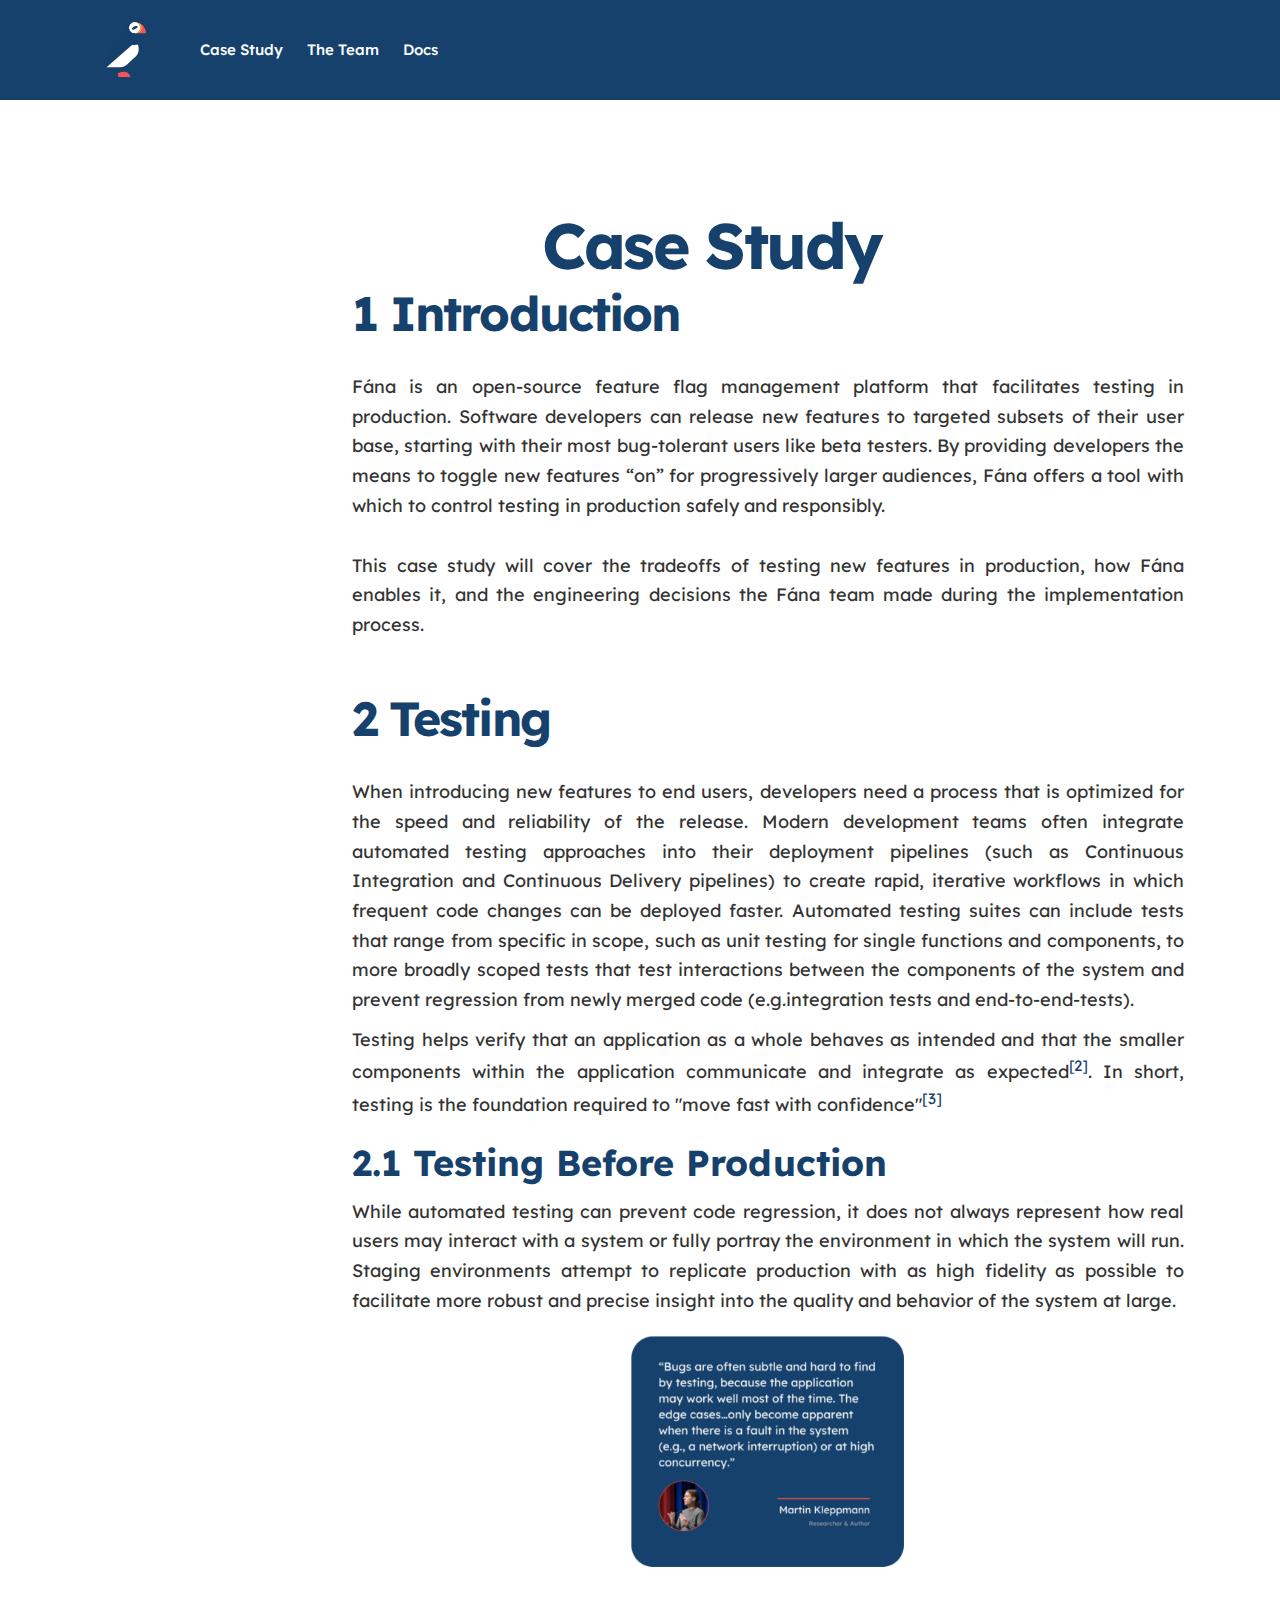
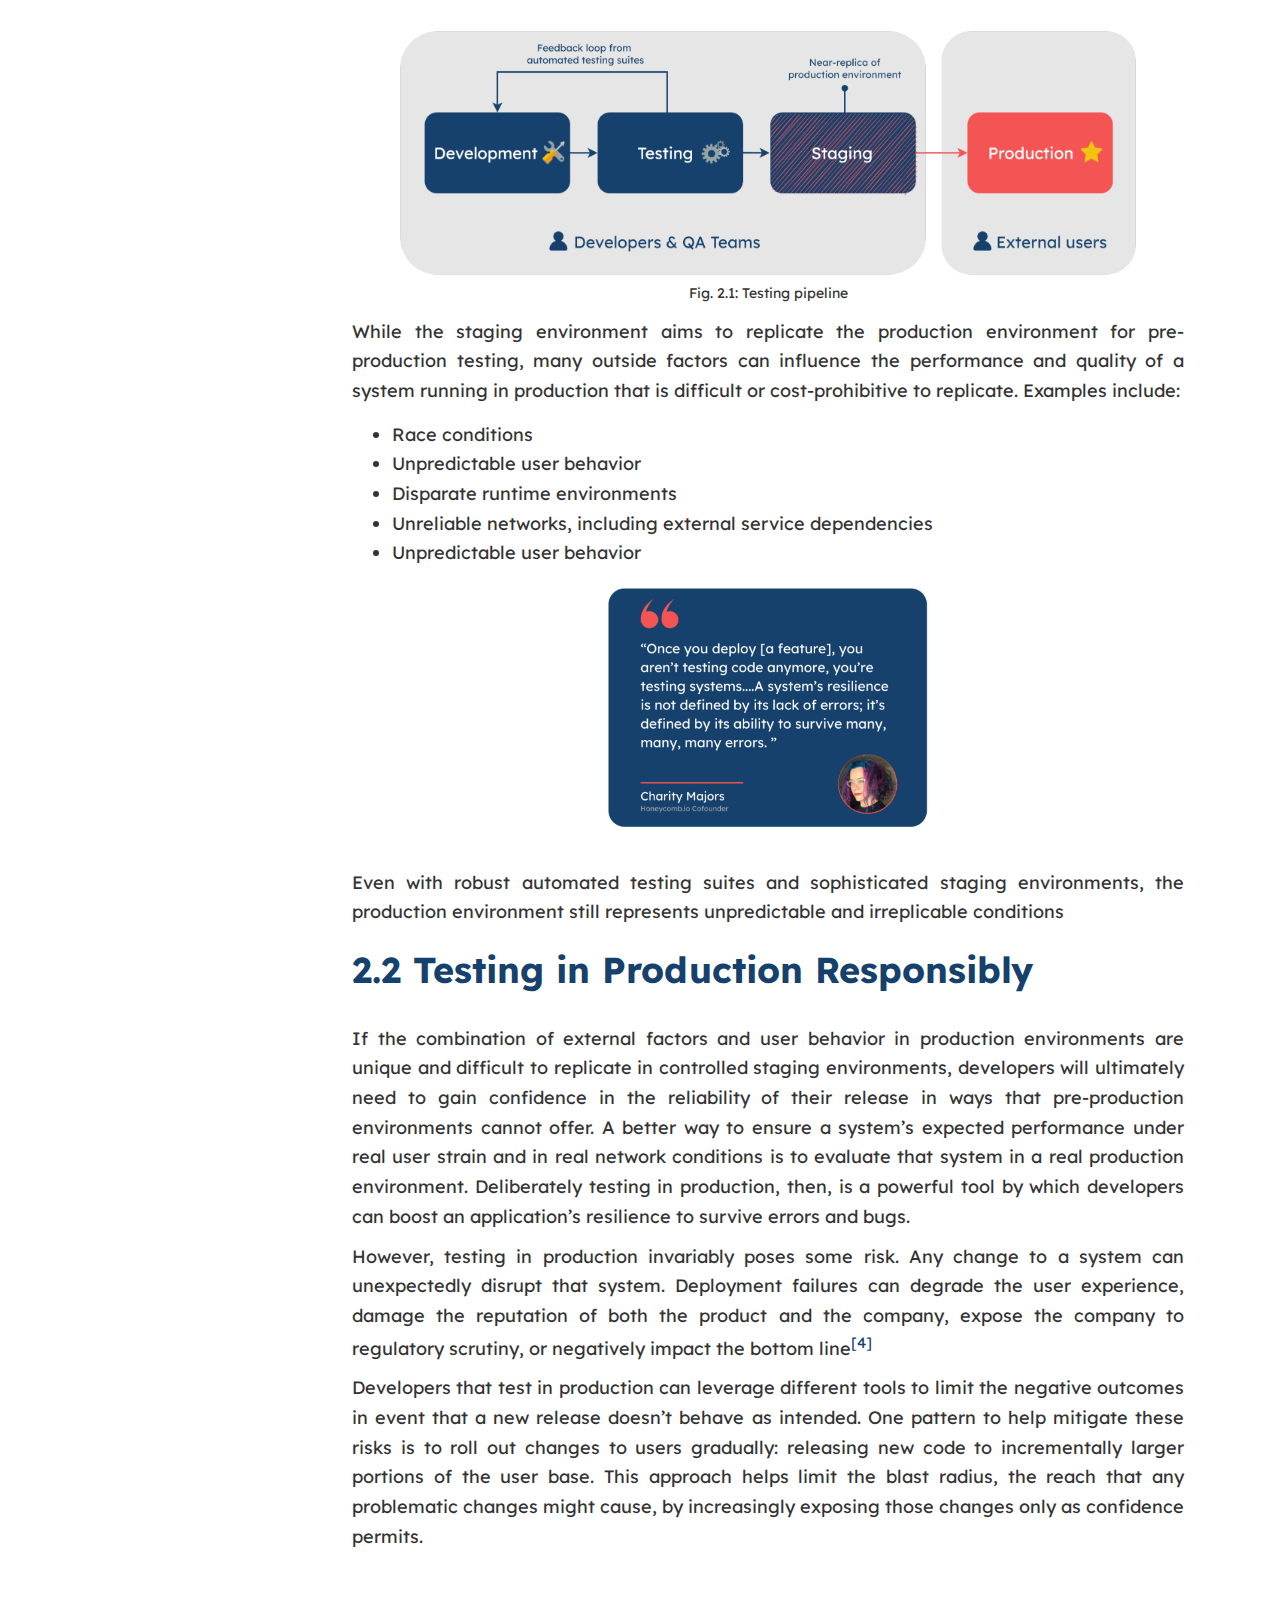
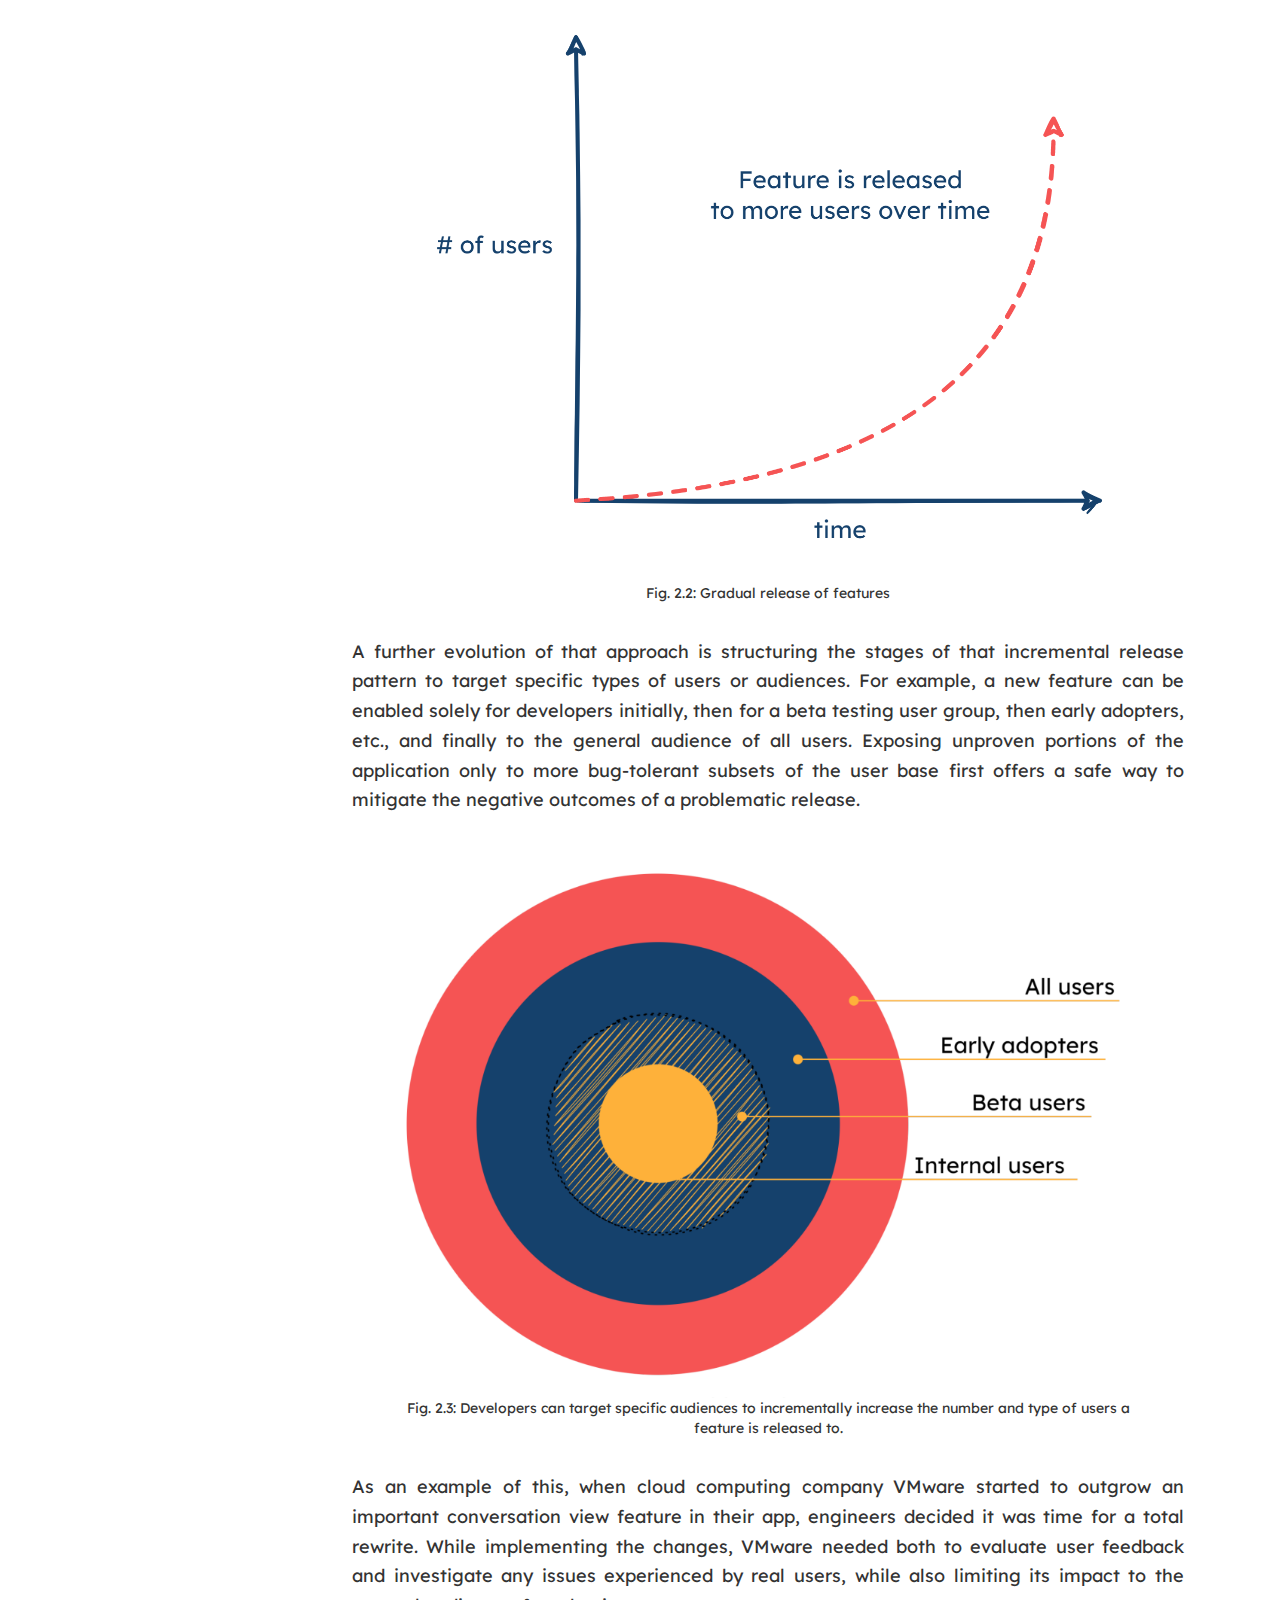
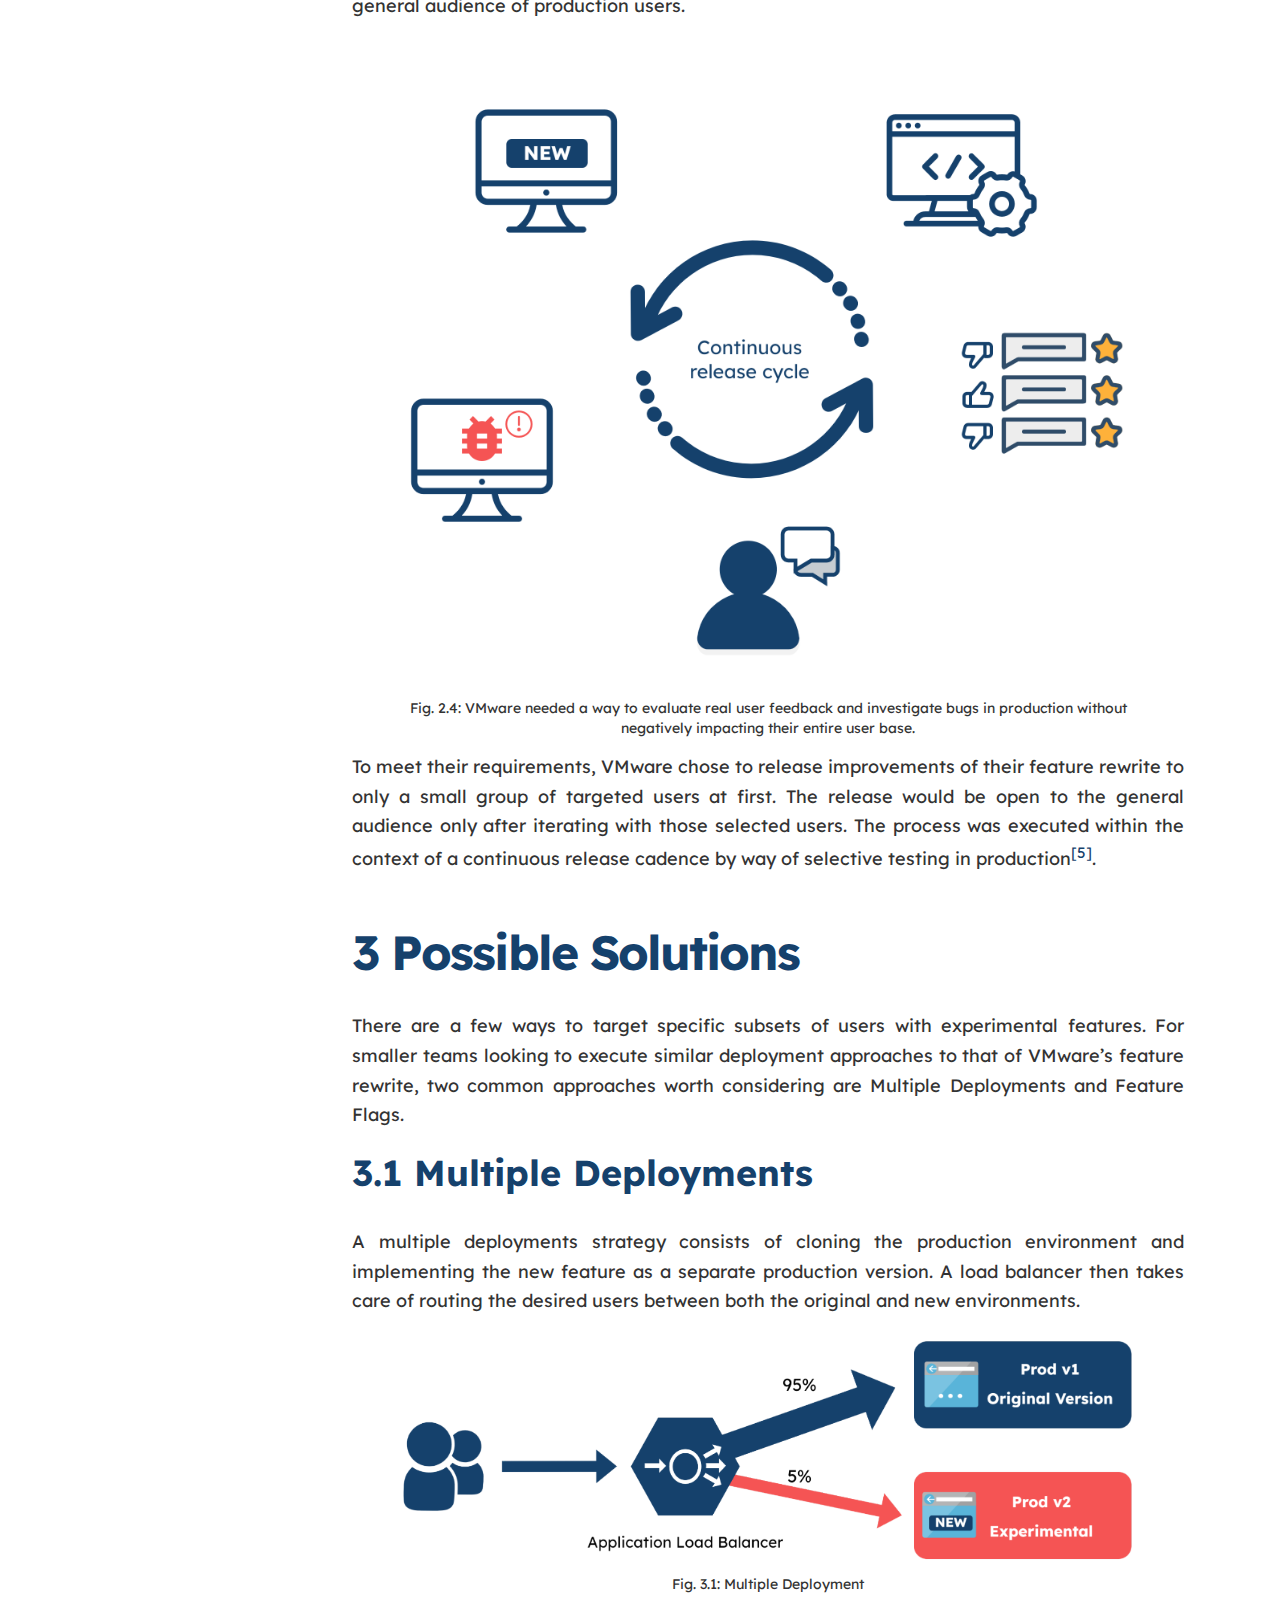
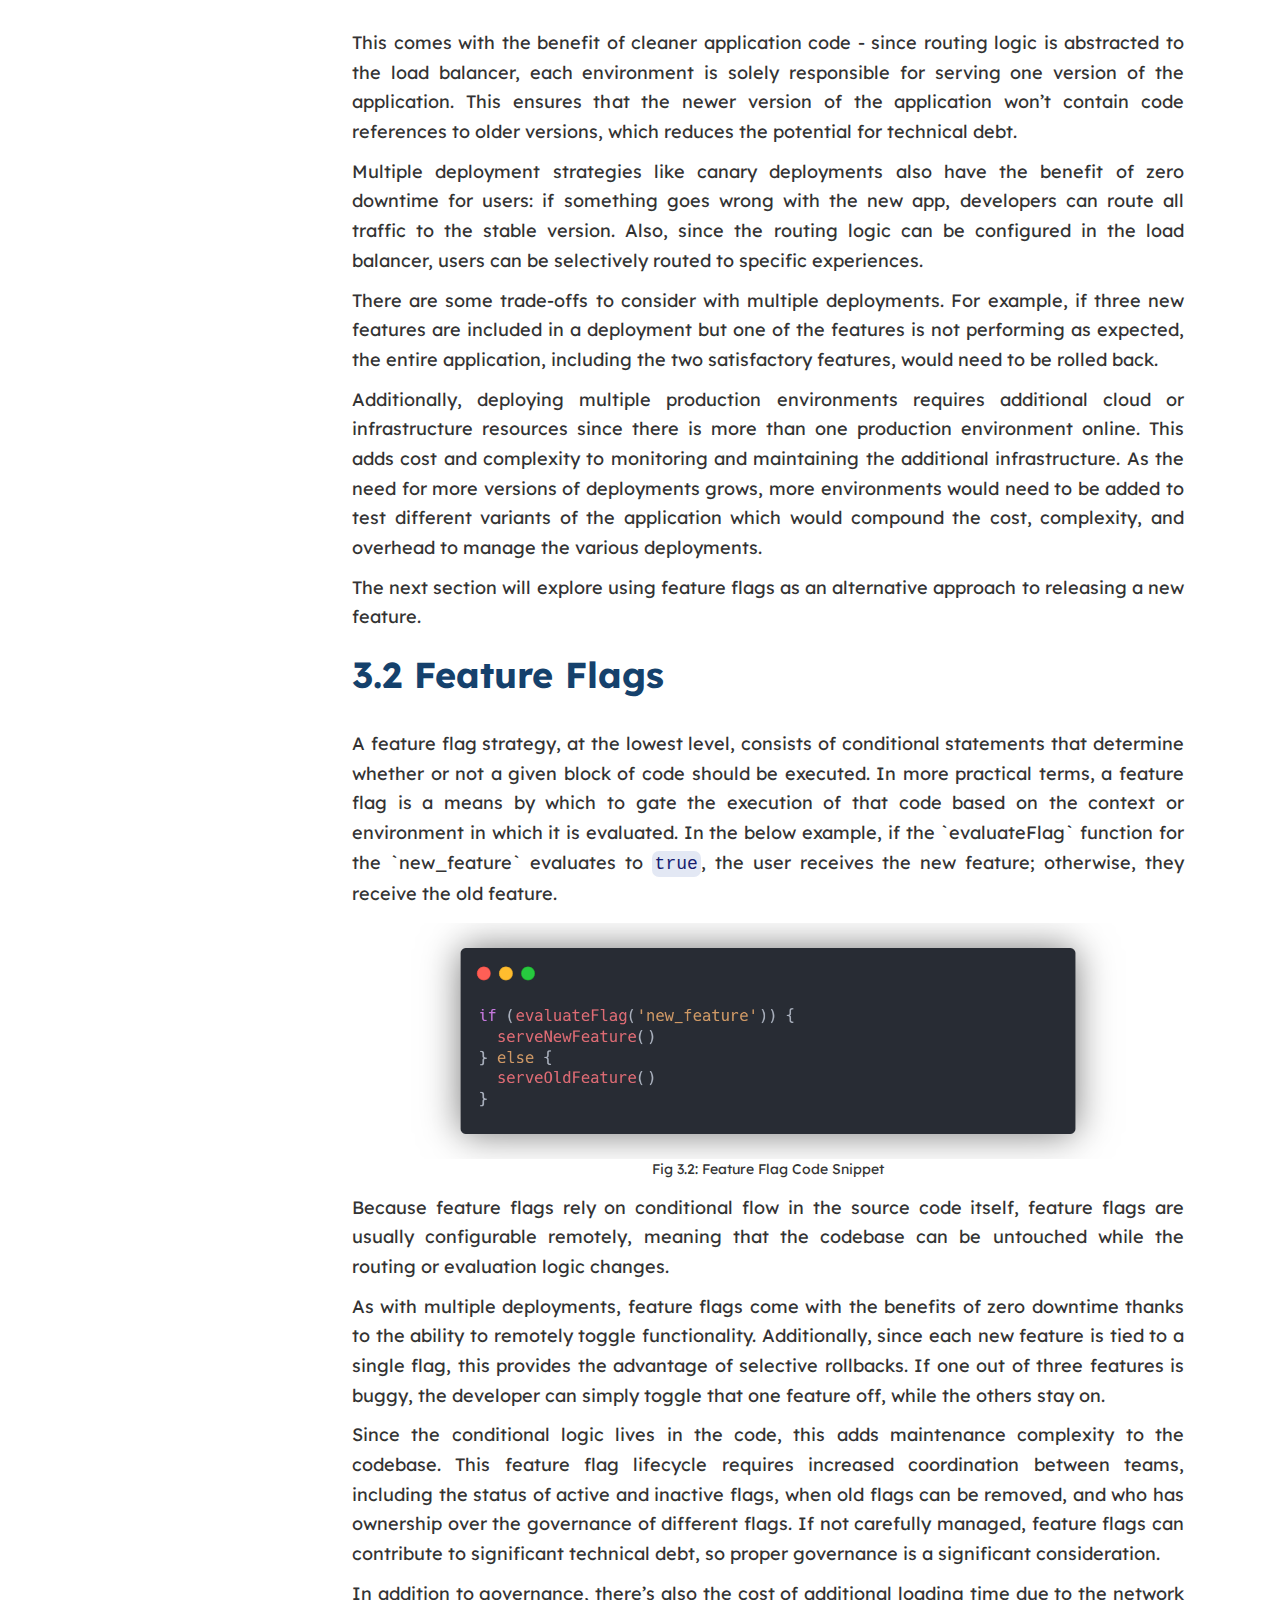
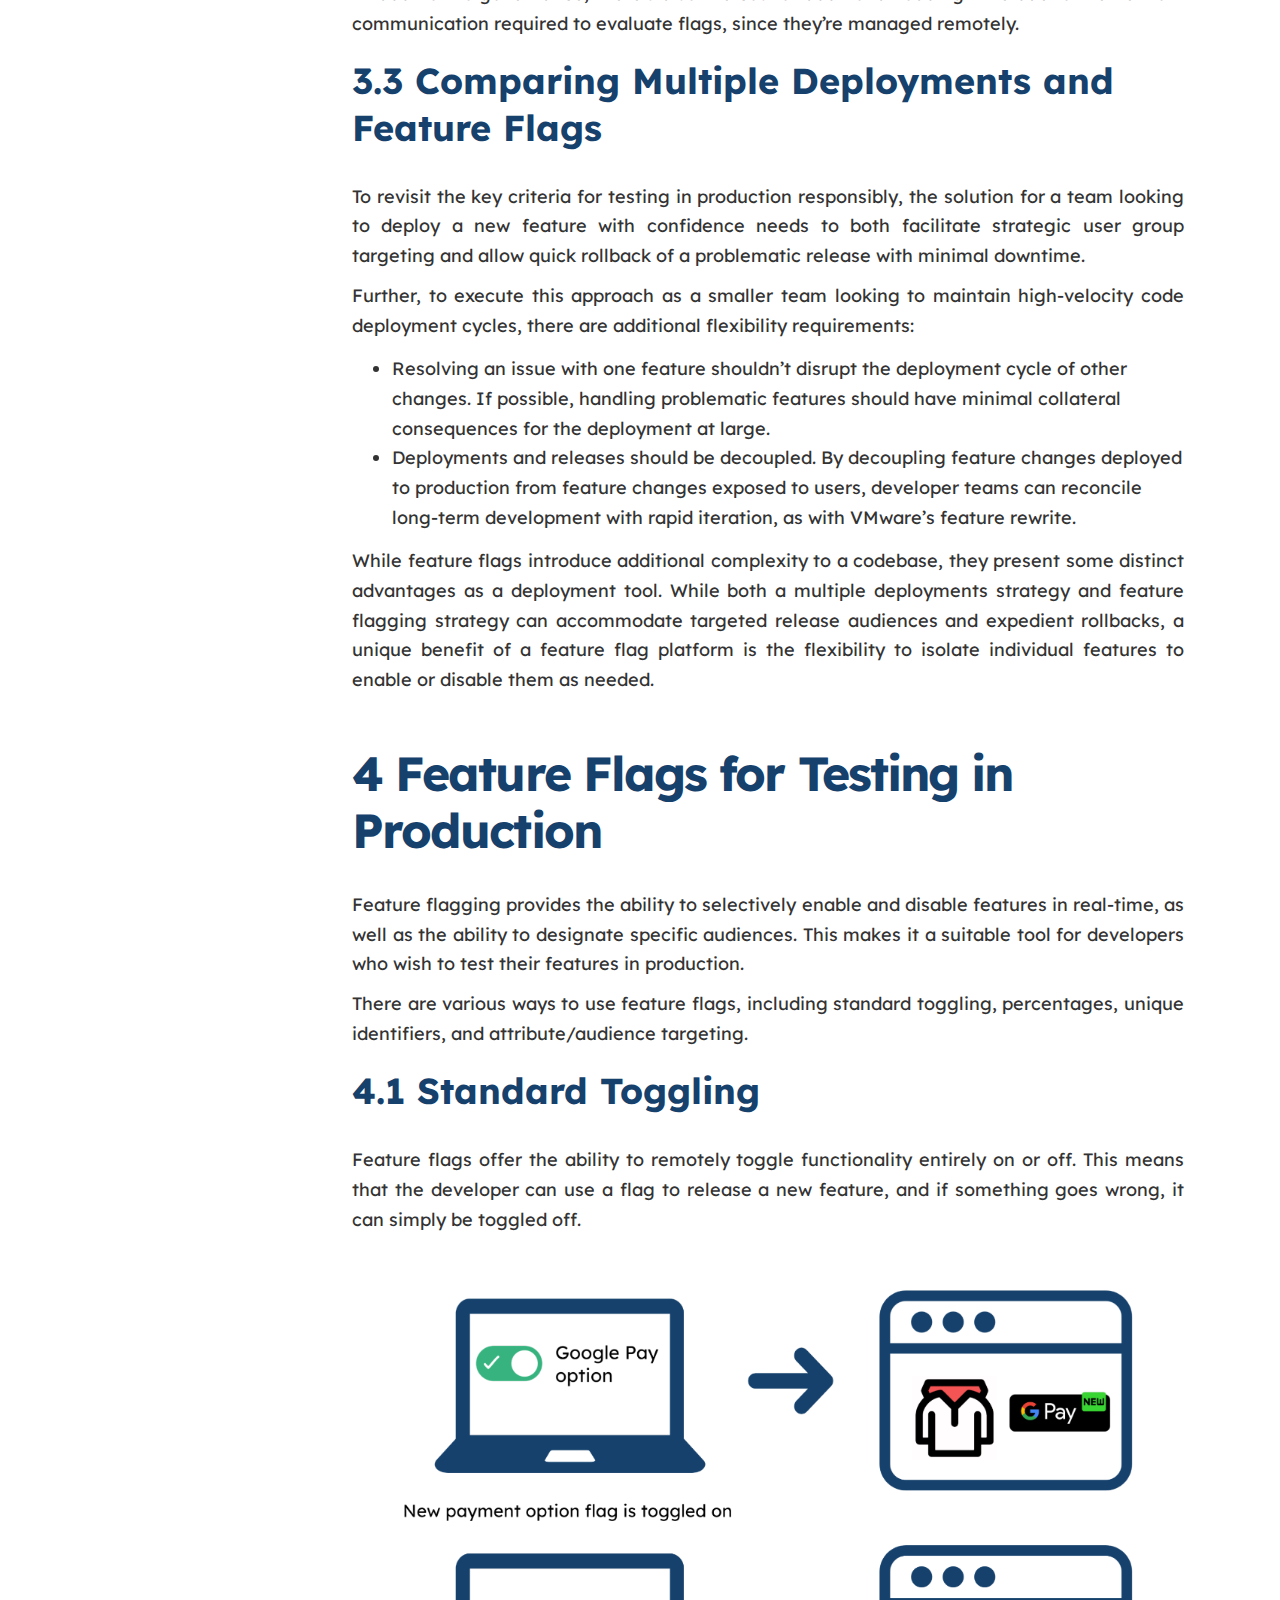
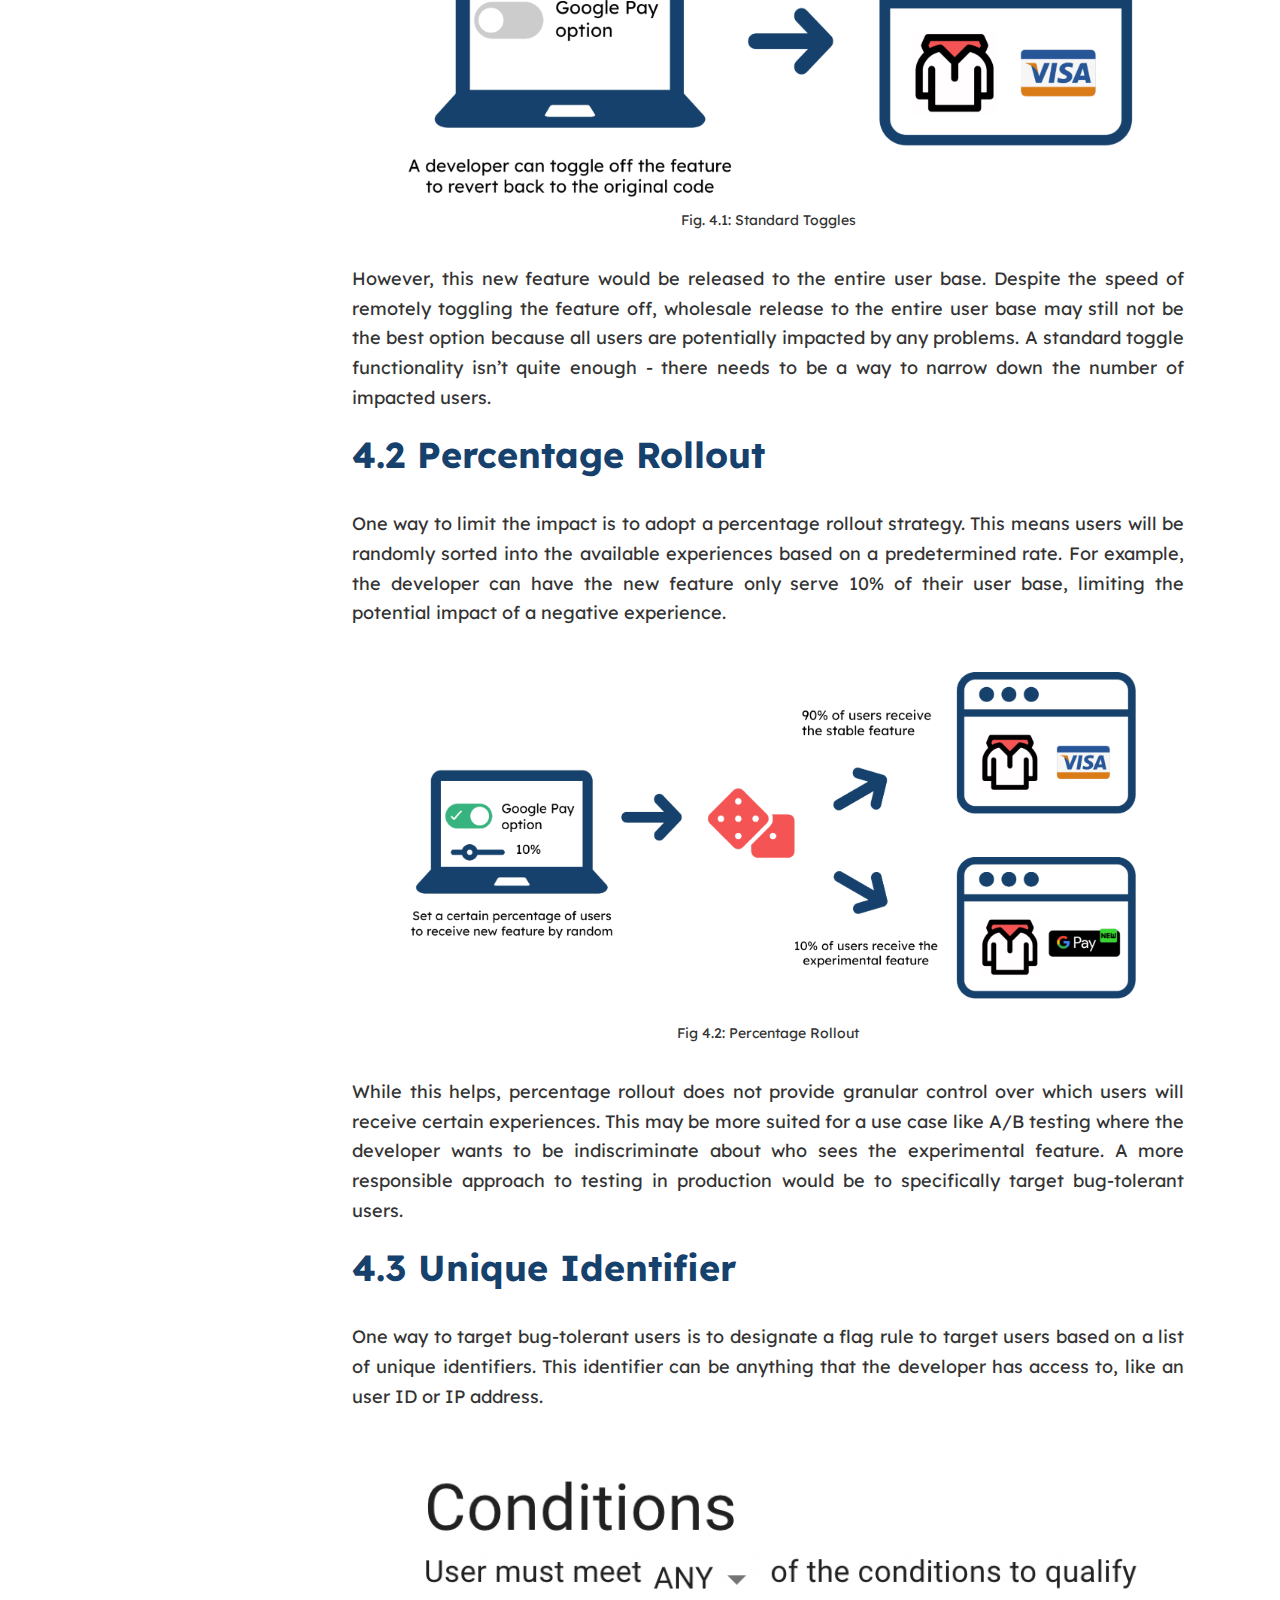
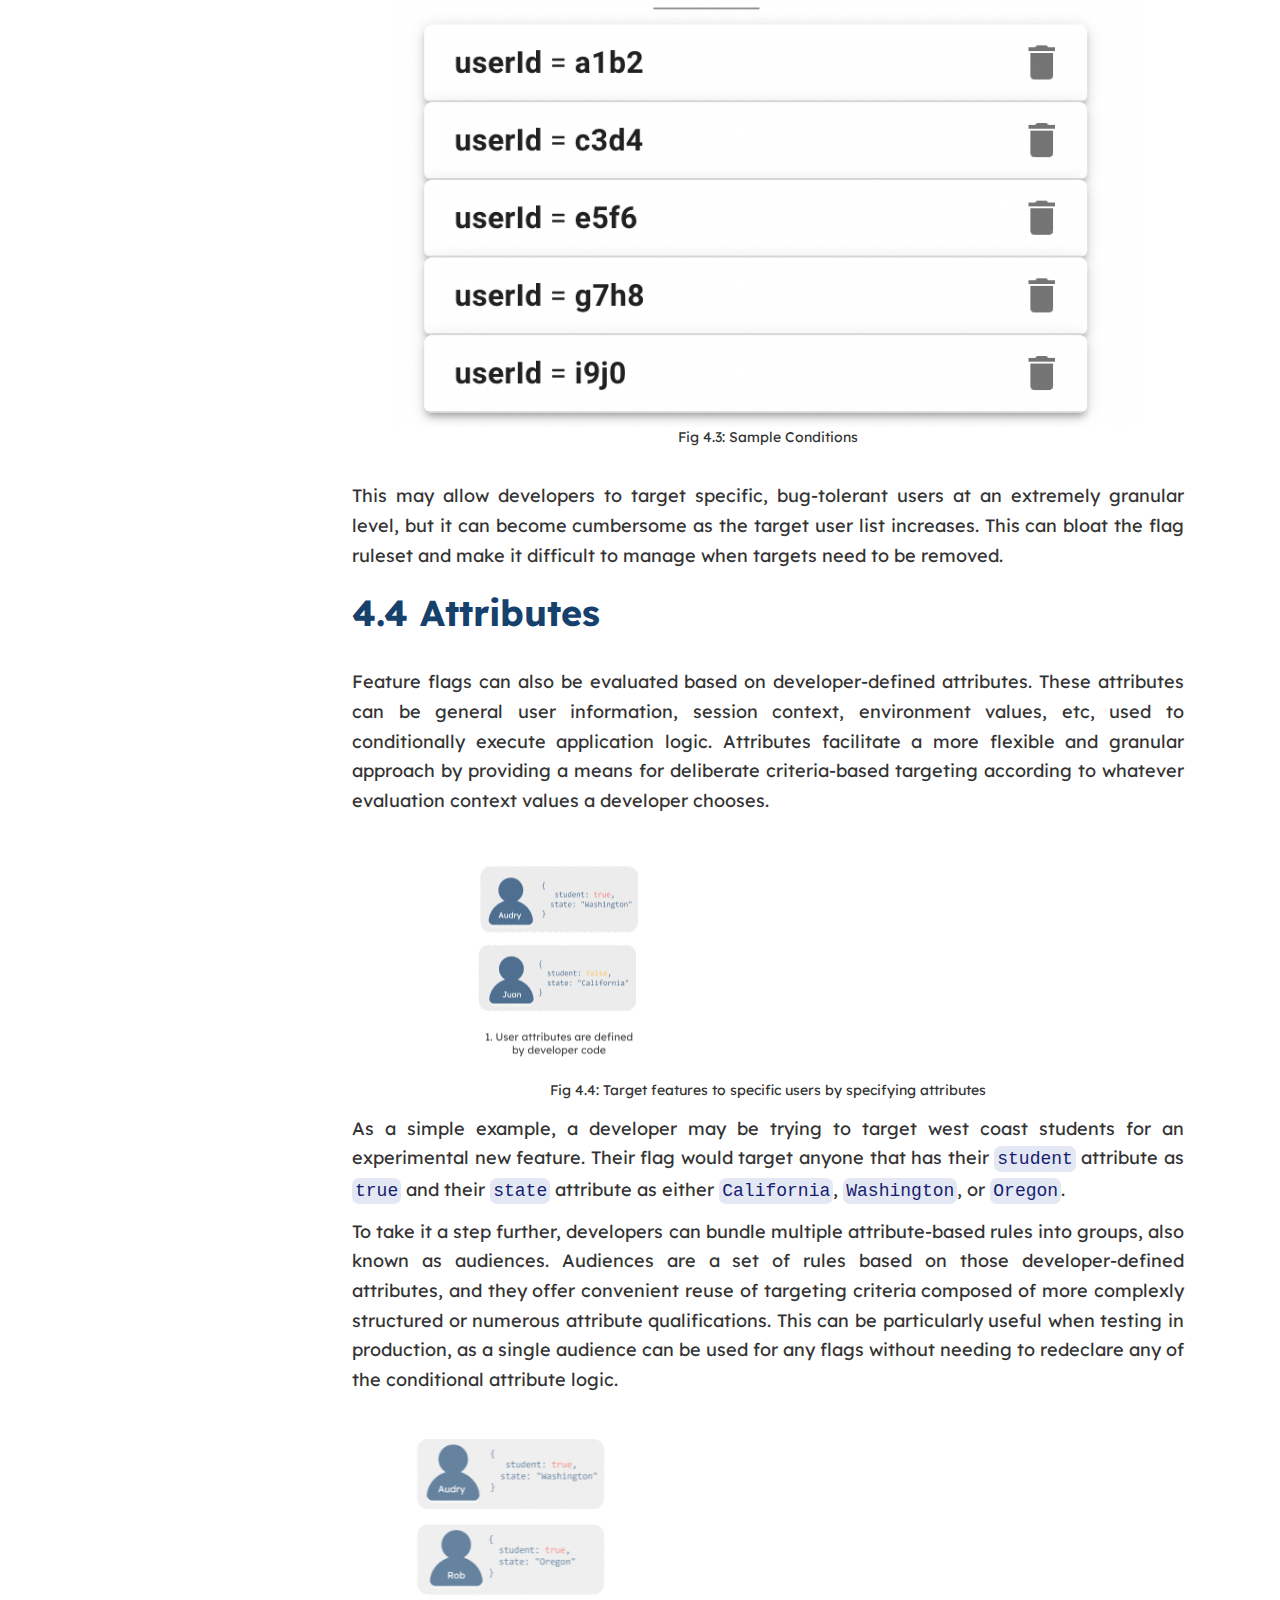
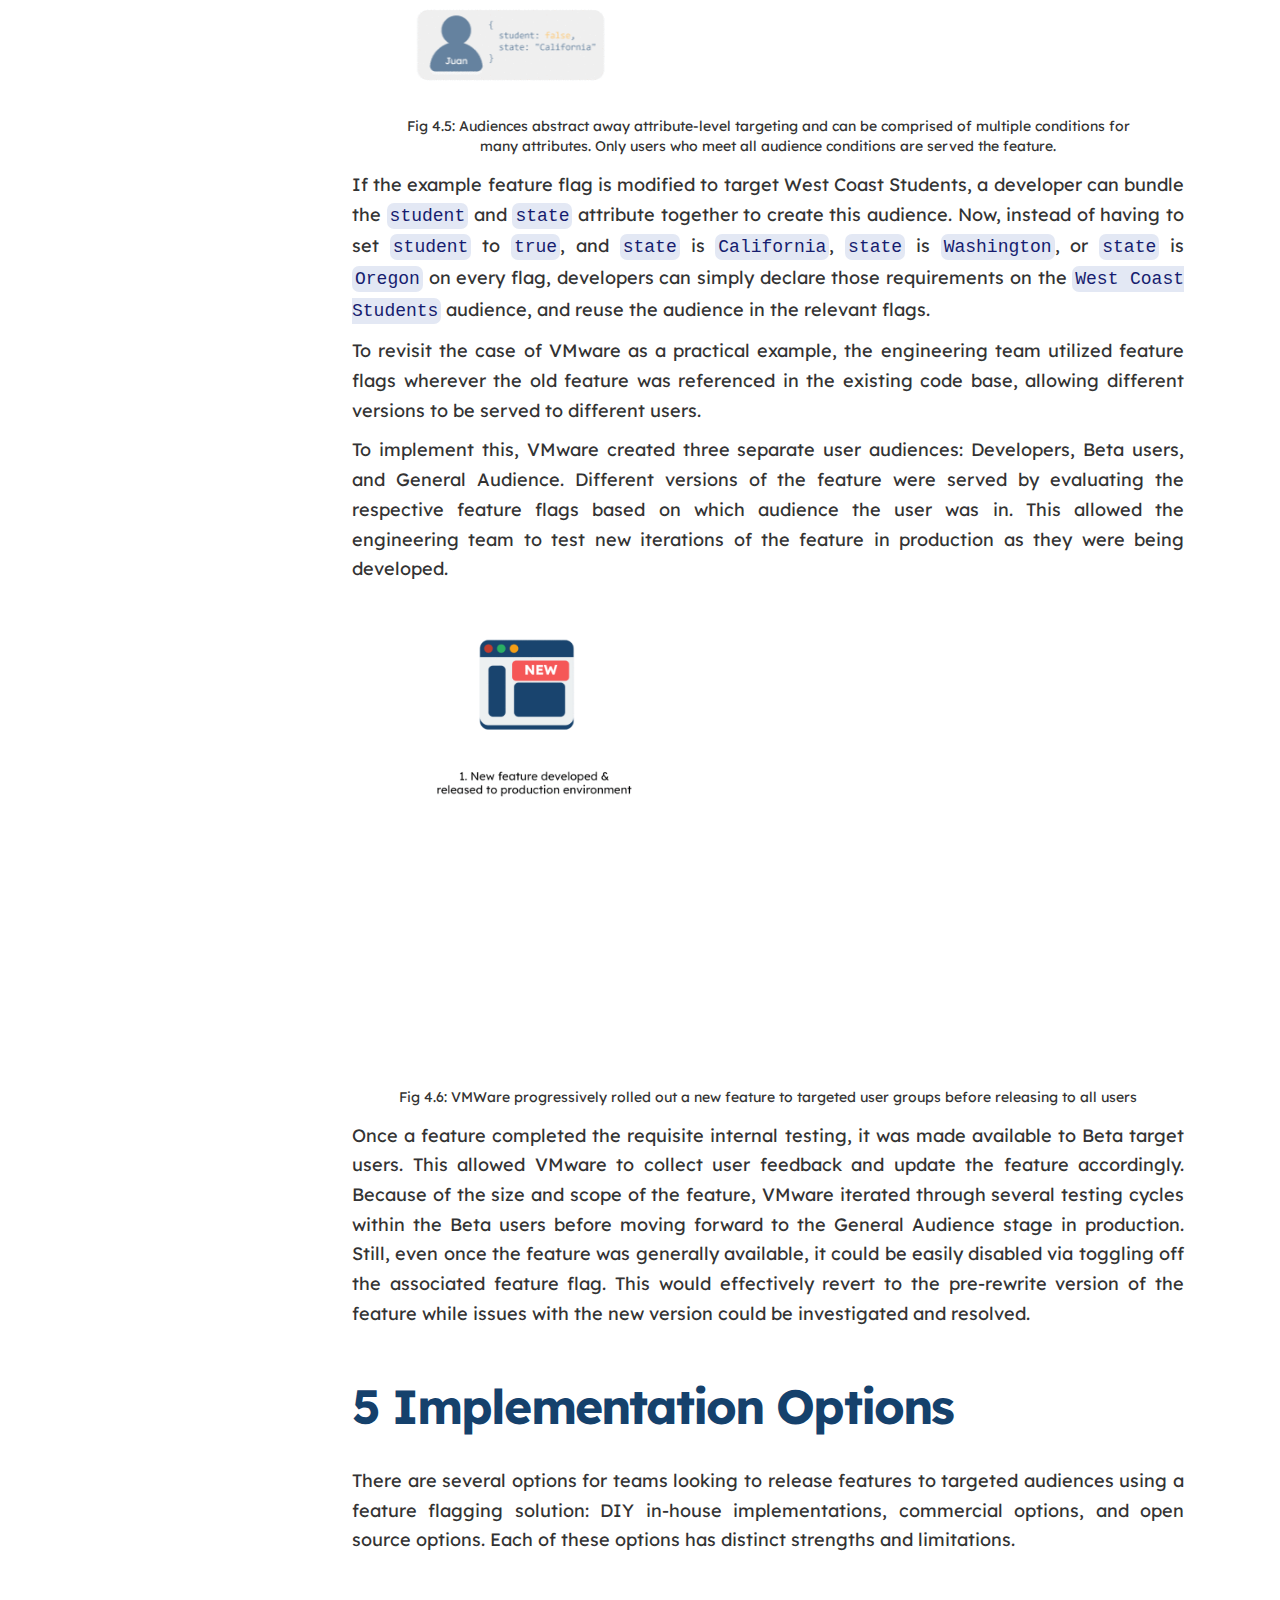
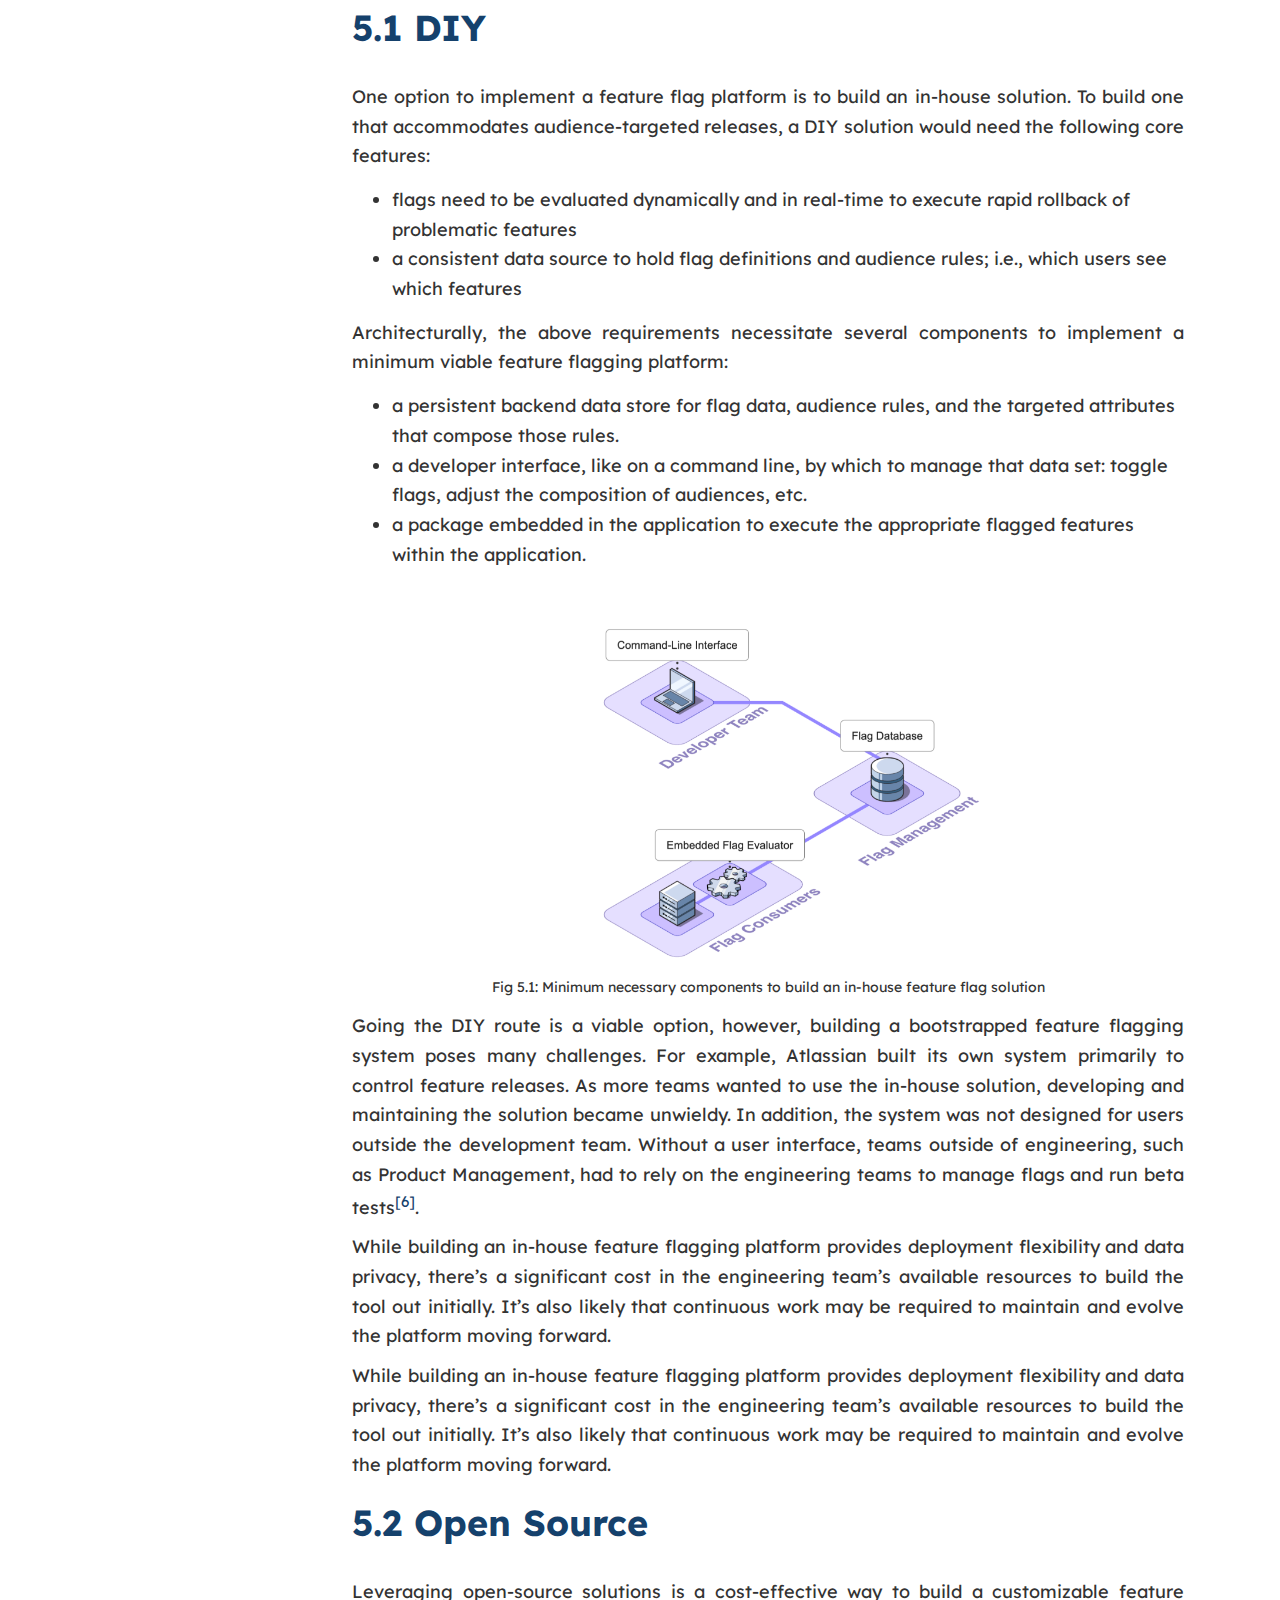
==== commit b3f6ac67: "figcaptions sect 8" ====
--- a/case-study copy.html
+++ b/case-study copy.html
@@ -3,13 +3,8 @@
 
 <head>
   <meta charset="utf-8" />
-  <title>Fána • Case Study</title>
+  <title>Fána Feature Flags • Case Study</title>
   <meta content="width=device-width, initial-scale=1" name="viewport" />
-  <meta name="image" property="og:image" content="assets/images/fana-thumbnail.png">
-  <meta name="title" property="og:title" content="Fána">
-  <meta name="description" content="Fána is an open-source feature flagging platform specializing in audience targeting to enable developers to deploy and test new features in production with confidence.">
-  <meta property="og:type" content="Website">
-  <meta name="author" content="Fána">
   <link href="assets/css/style.css" rel="stylesheet" type="text/css" />
   <script src="https://ajax.googleapis.com/ajax/libs/webfont/1.6.26/webfont.js" type="text/javascript"></script>
   <link rel="stylesheet" href="https://fonts.googleapis.com/css?family=Lexend:regular,500,600,700" media="all" />
@@ -901,7 +896,7 @@
         </ul>
         <figure>
           <img src="assets/images/image20.png" alt="">
-          <figcaption></figcaption>
+          <figcaption>Consumer must initiate communication and wait for a response from the API Server</figcaption>
         </figure>
         <h5>Webhooks</h5>
         <p>The first iterations of Fána utilized webhooks for event-driven communication between the Manager and Flag Bearer. With webhooks, Flag Bearer was able to maintain a copy of the most current rule set in-memory, eliminating the need to make requests to the Manager at every SDK request. However, in order to accommodate different types of events (i.e., flag and audience updates versus simple flag toggle updates), the design would need to consider the following:</p>
@@ -914,7 +909,7 @@
         <p>While webhooks allow the Flag Bearer to receive real-time updates and reduce traffic to the Manager, it still adds complexity to the Flag Bearer to handle ingesting and distributing of event notifications.</p>
         <figure>
           <img src="assets/images/image32.png" alt="">
-          <figcaption></figcaption>
+          <figcaption>Communication is unidirectional and data is pushed from the Producer to Consumer</figcaption>
         </figure>
         
         <h5>Publisher/Subscriber Model</h5>
@@ -923,7 +918,7 @@
         <p>The pub/sub model is another event-driven approach that decouples the message sender from the message consumer by introducing a separate component between them. In Fána’s case, the Manager was the publisher and the Flag Bearer was the subscriber. Placing the pub/sub in between the Manager and the Flag Bearer met two main criteria:</p>
         <figure>
           <img src="assets/images/case_visuals/pubsub_generic.png" alt="pubsub model">
-          <figcaption></figcaption>
+          <figcaption>A Publish Subscribe model allows messages to be broadcast asyncrhonously to many subscribers</figcaption>
         </figure>
         <ul>
           <li>Achieving real-time, event-driven communication for flag updates.</li>
@@ -944,7 +939,7 @@
         <p>With polling, the SDK makes requests for updated data from the Flag Bearer at a specified interval. For example, setting the polling interval to 30 seconds, all connected SDKs will ping the Flag Bearer every 30 seconds, and the Bearer would provide each of them with the newest ruleset. </p>
         <figure>
           <img src="assets/images/case_visuals/polling.png" alt="Polling Model">
-          <figcaption></figcaption>
+          <figcaption>Client periodically sends requests to Server to check for new data</figcaption>
         </figure>
         
         
@@ -955,14 +950,14 @@
         <p>While this does allow for real-time updates, the bi-directional communication is not necessary--only the Flag Bearer needs to relay information to the SDKs. Additionally, WebSockets does not automatically attempt to reconnect if the connection is dropped.</p>
         <figure>
           <img src="assets/images/case_visuals/websockets.png" alt="WebSockets Model">
-          <figcaption></figcaption>
+          <figcaption>Client and Server can both initiate communication</figcaption>
         </figure>
         
         <h5>SSE</h5>
         <p>Last, SSEs are similar to WebSockets in that they open a persistent connection between a client application and server, except SSEs are uni-directional. They also have built-in support for re-establishing dropped connections every 60 seconds. The combination of these traits made SSEs the most appropriate real-time communication mechanism for sending flag updates from the Flag Bearer to the SDKs. </p>
         <figure>
           <img src="assets/images/case_visuals/sse.png" alt="SSE Model">
-          <figcaption></figcaption>
+          <figcaption>Clients subscribe to a stream of event messages generated by the Server when a new event occurs</figcaption>
         </figure>
         </br>
         <!-- Section 9 -->
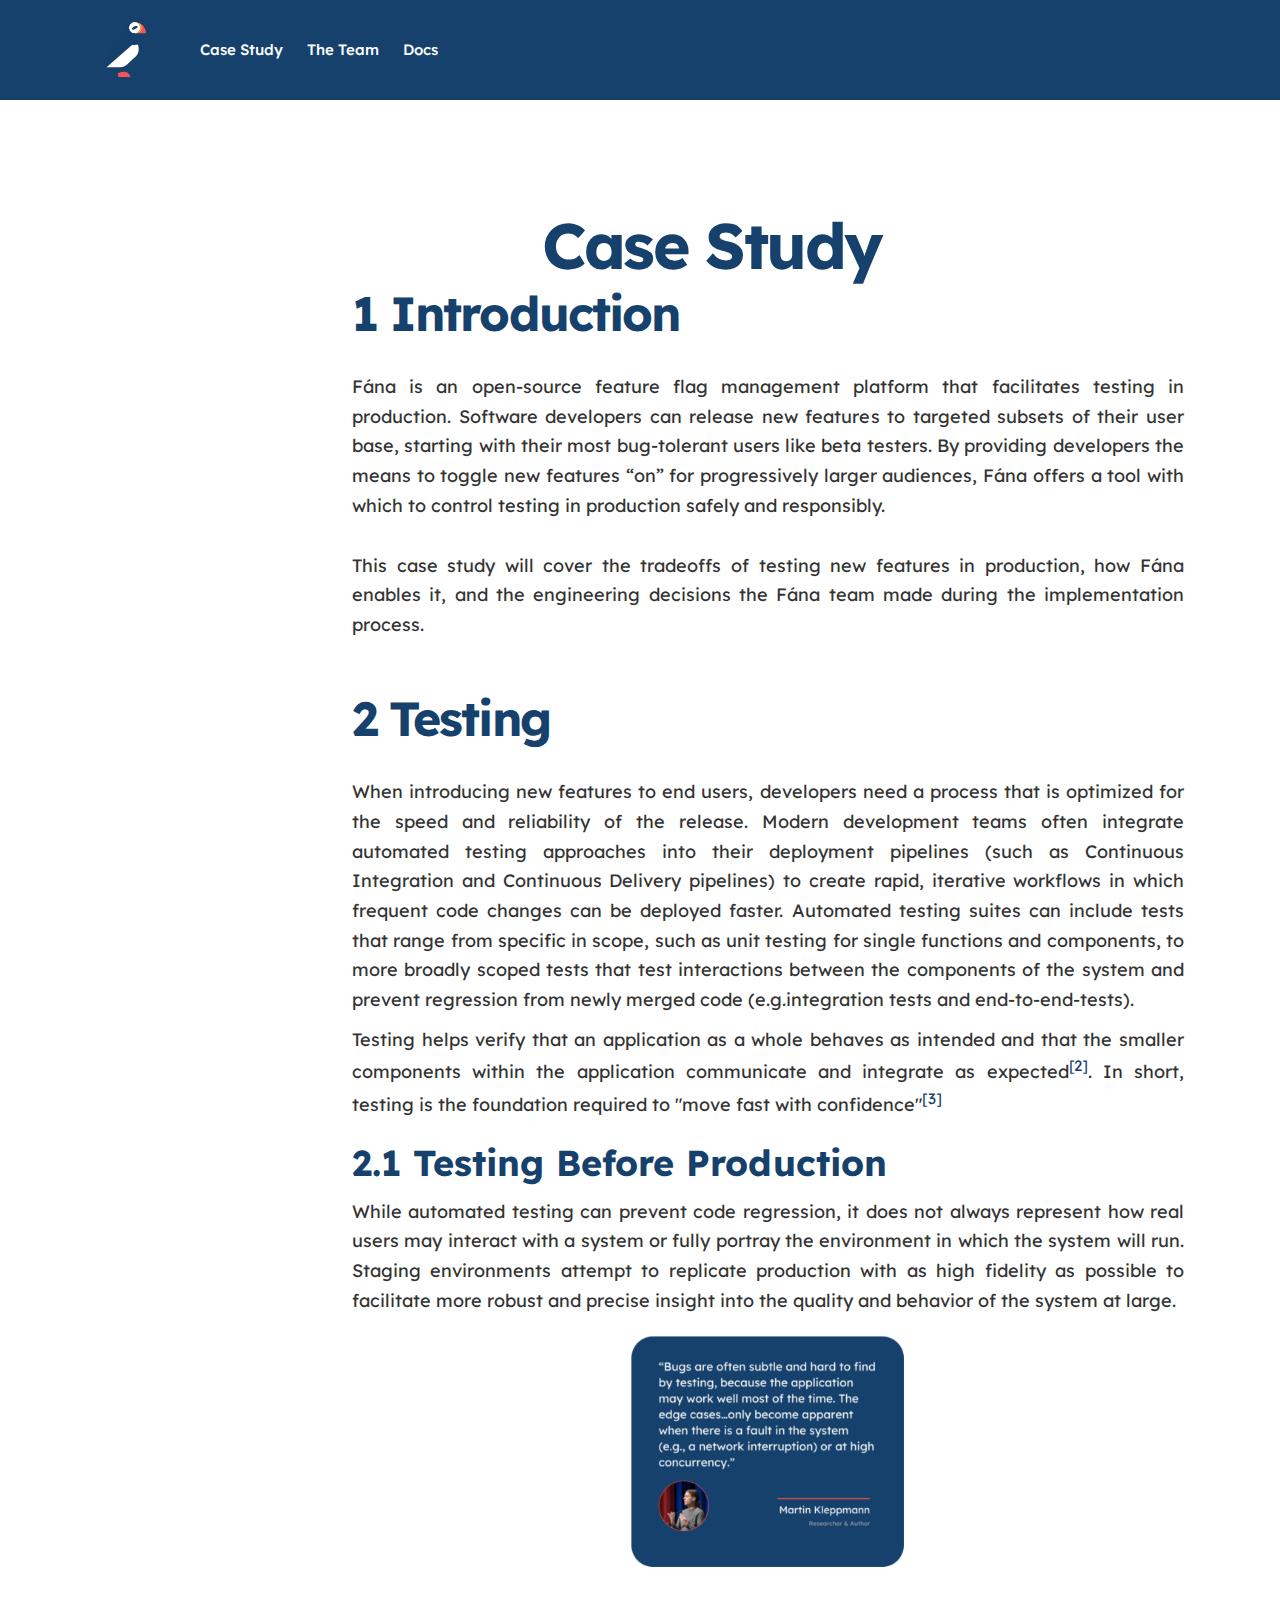
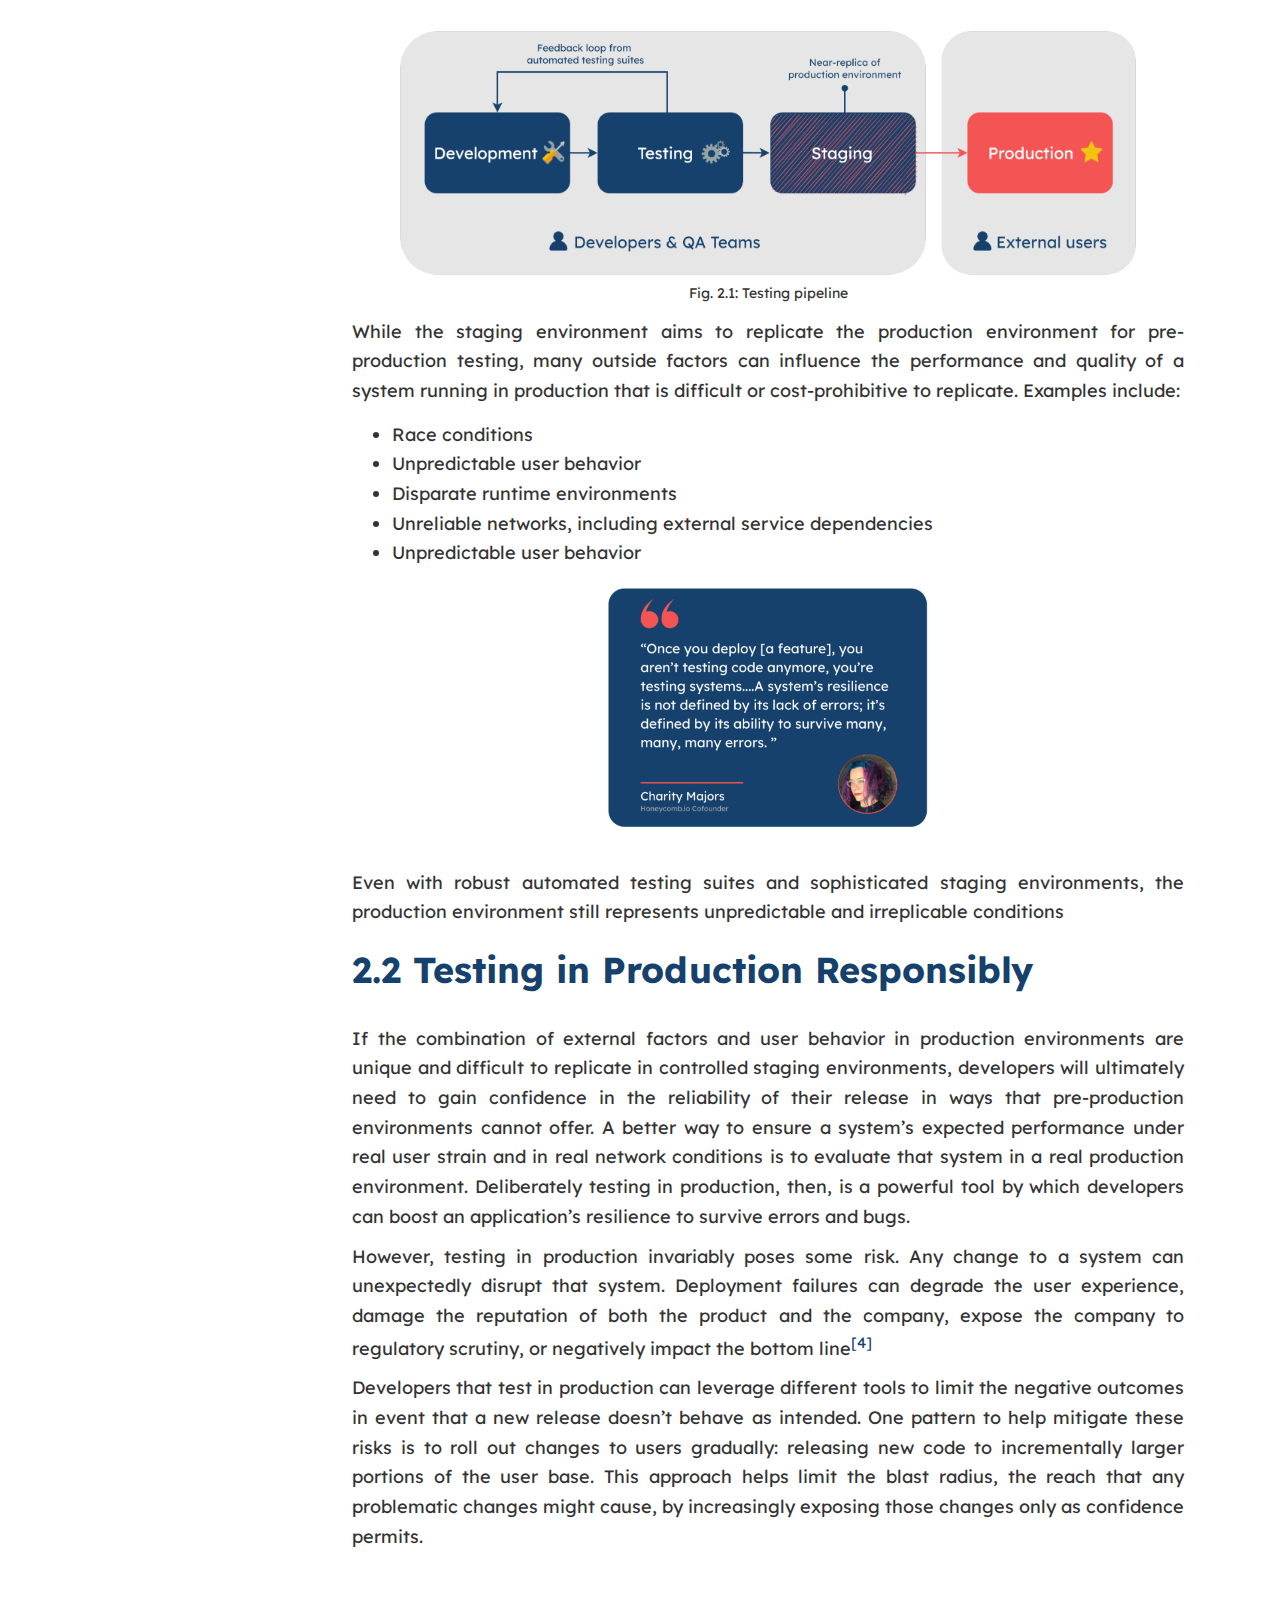
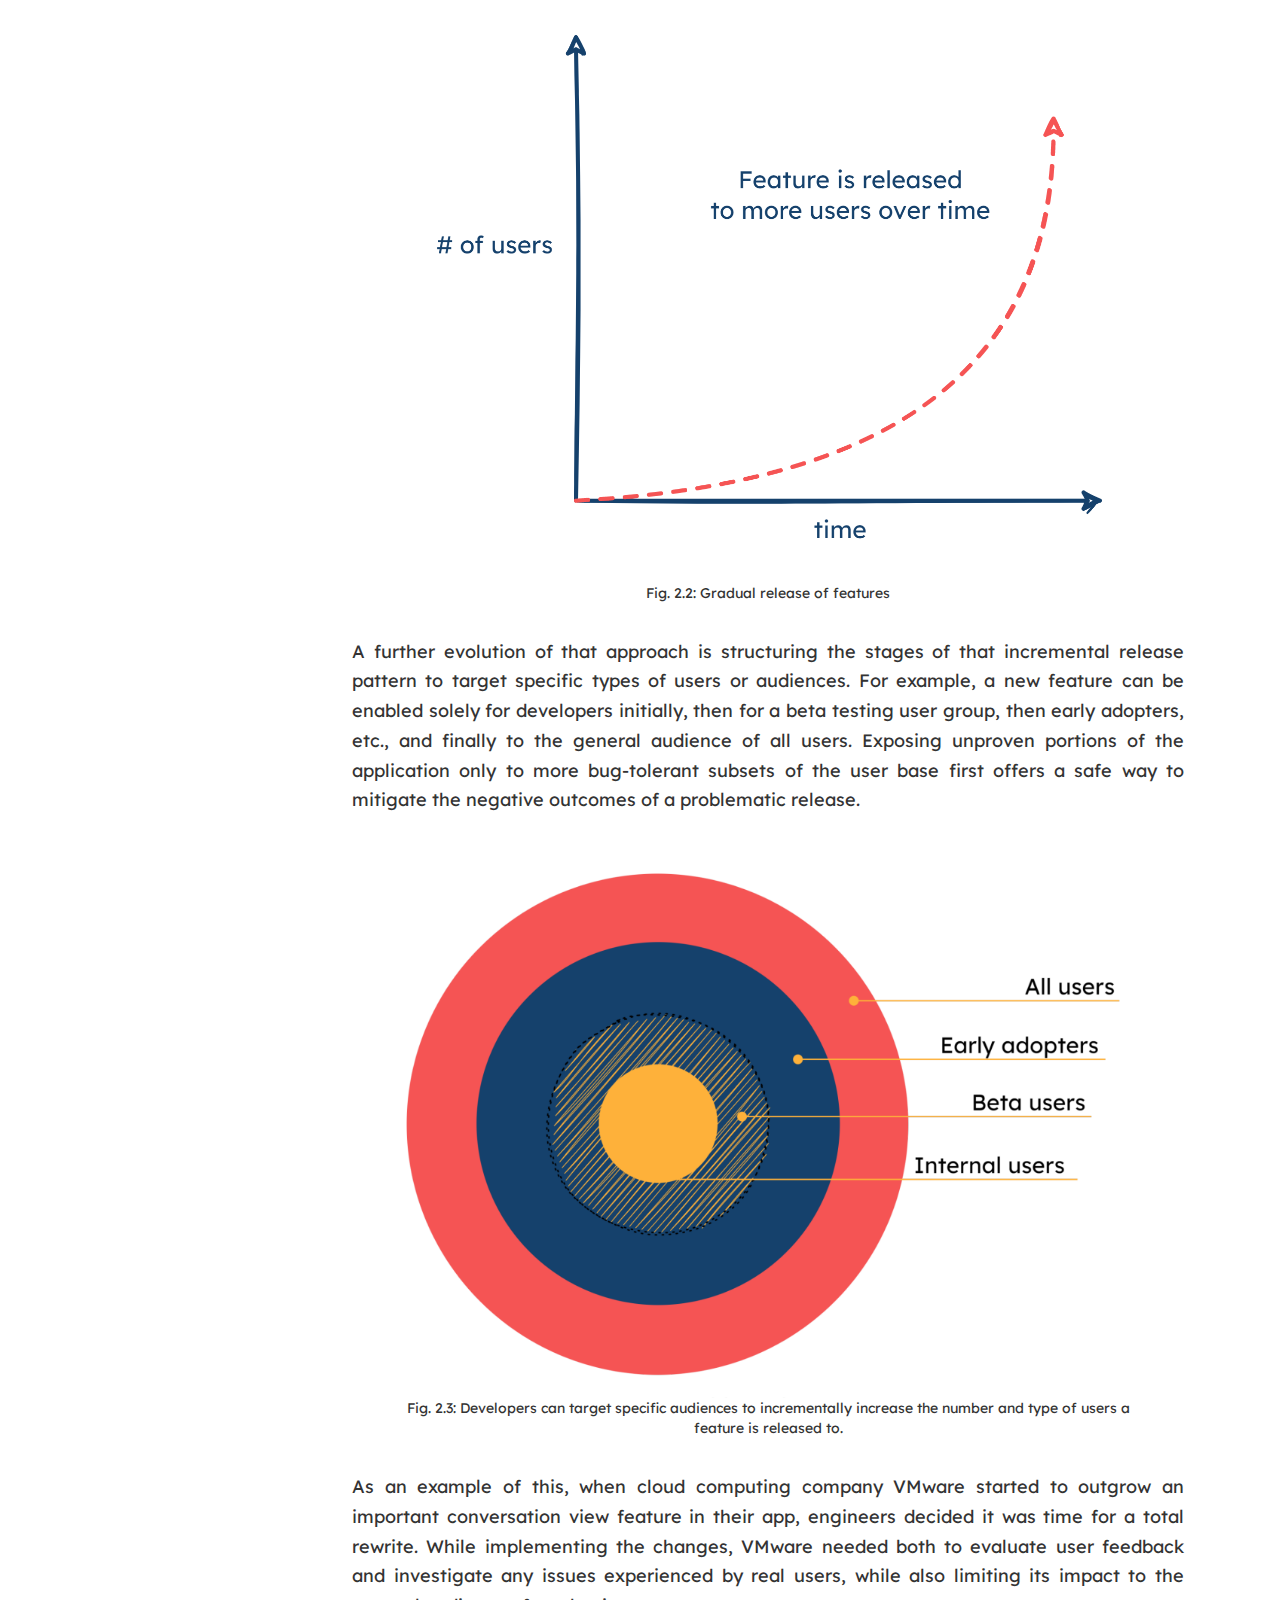
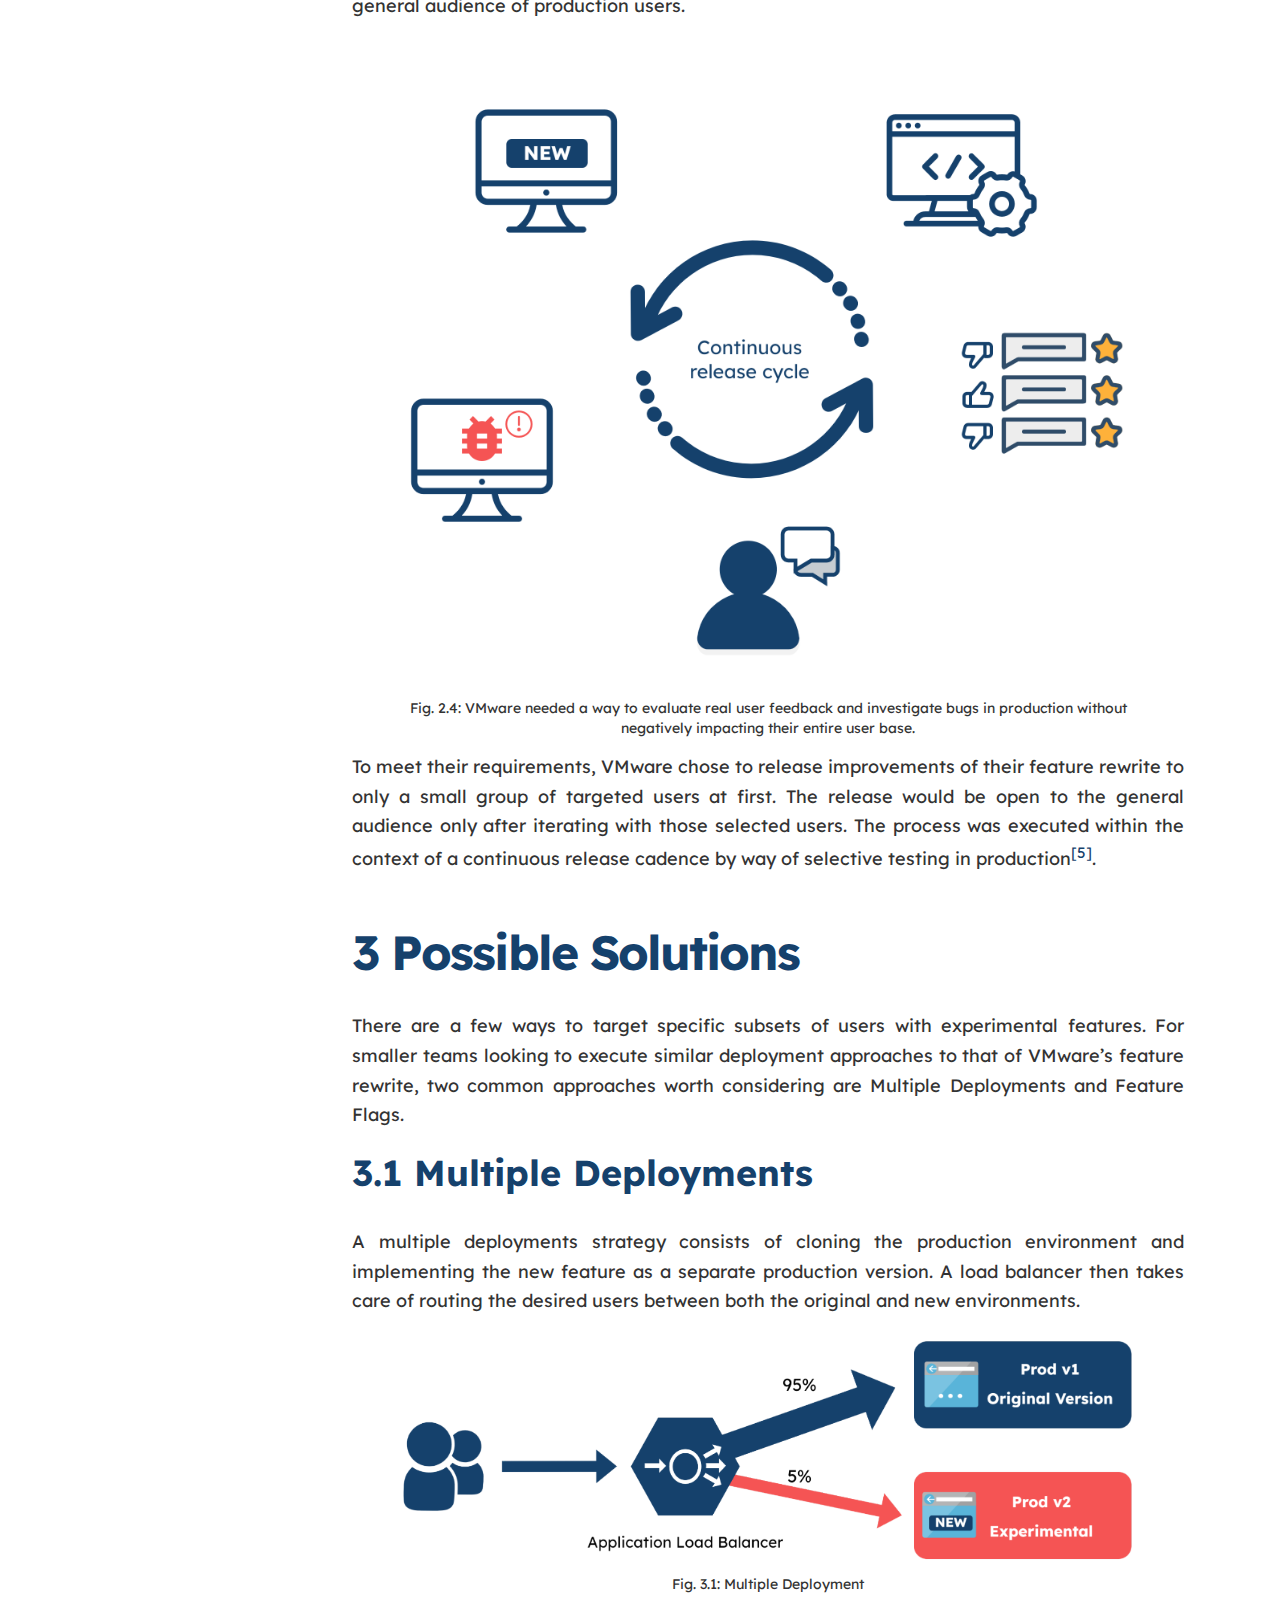
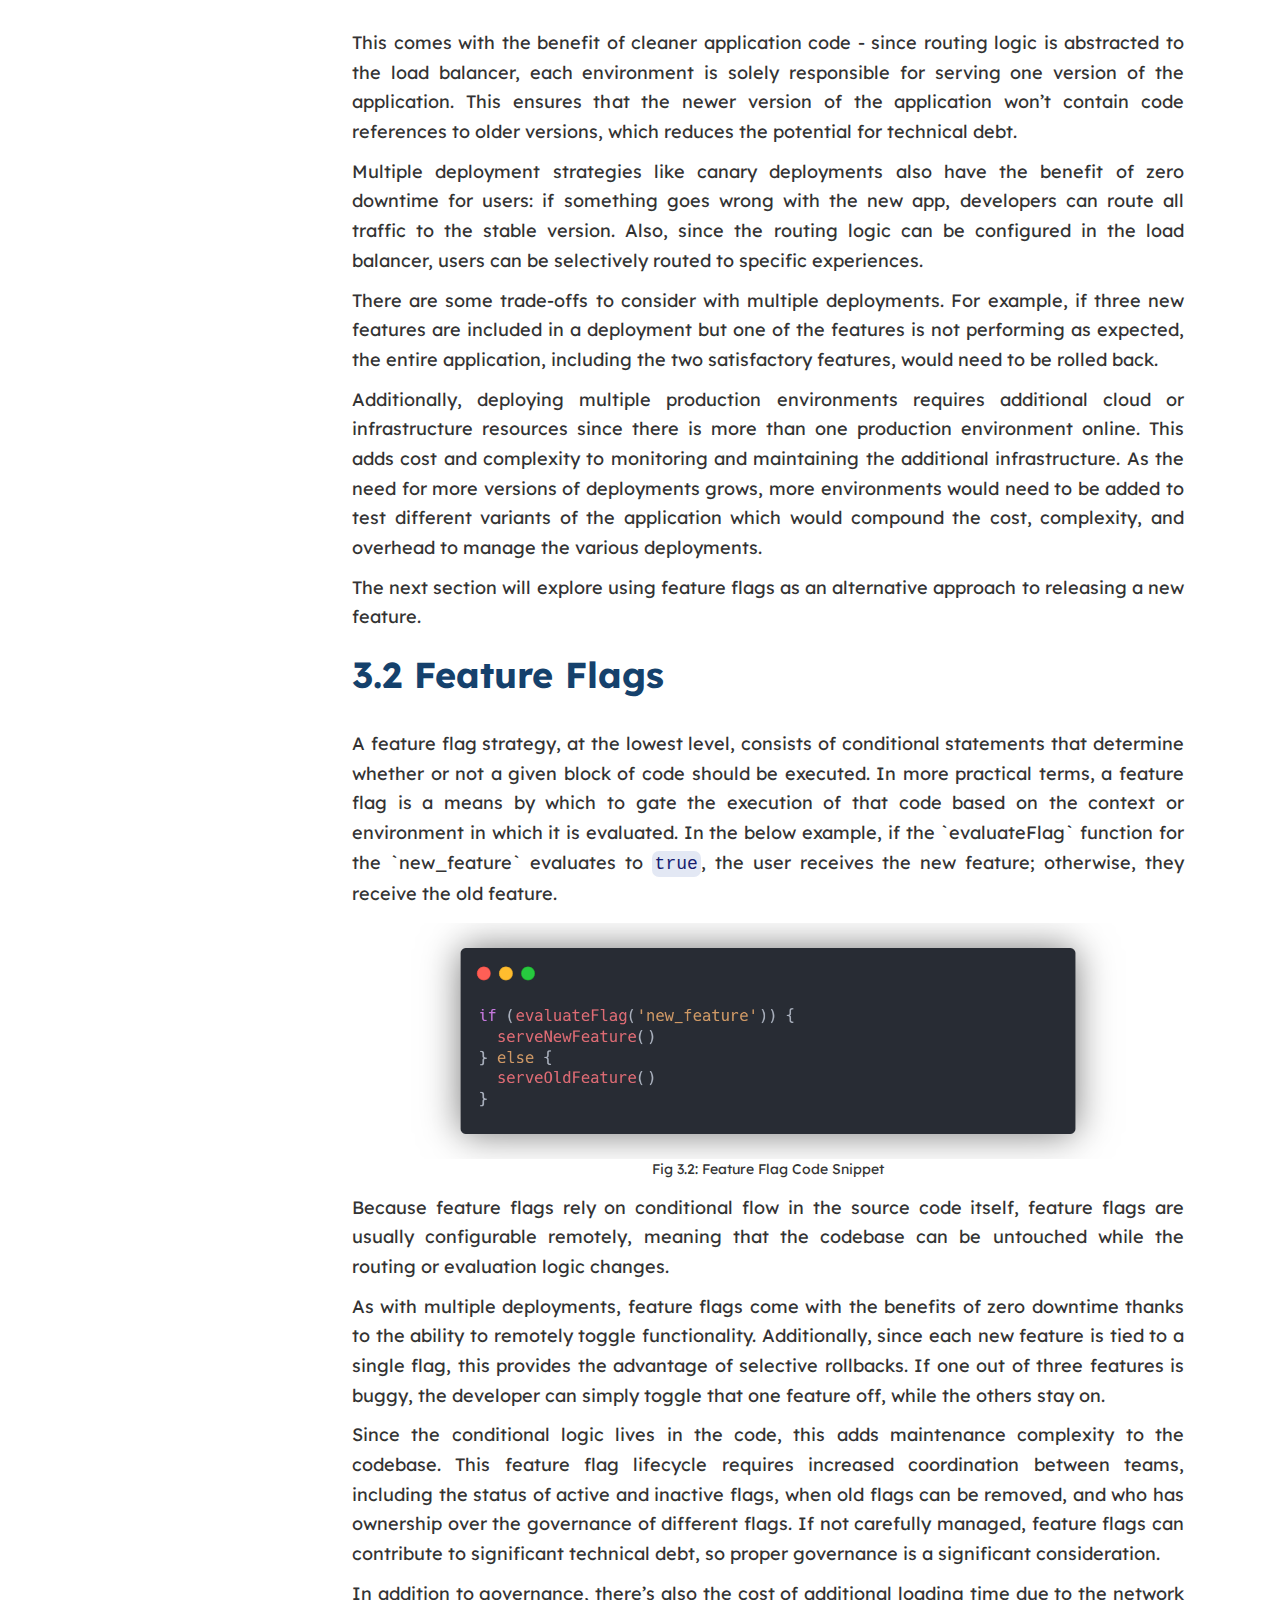
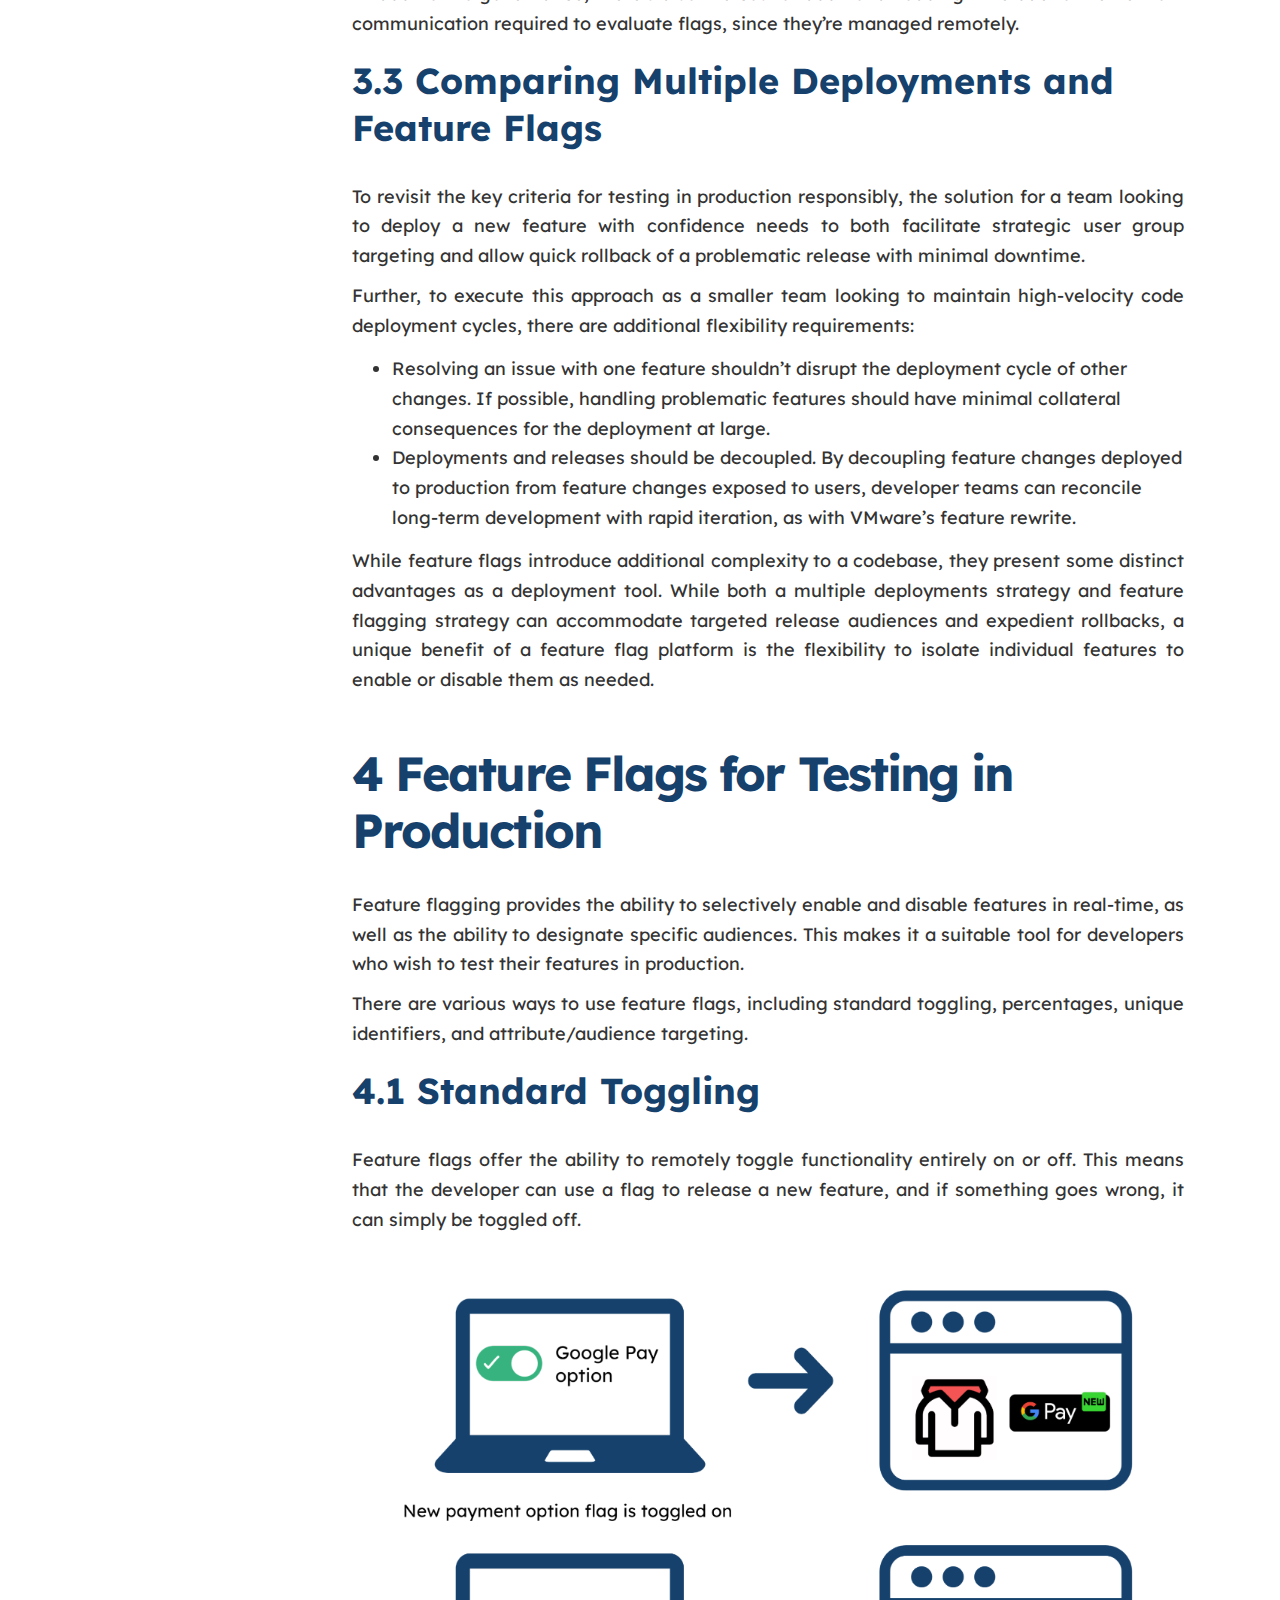
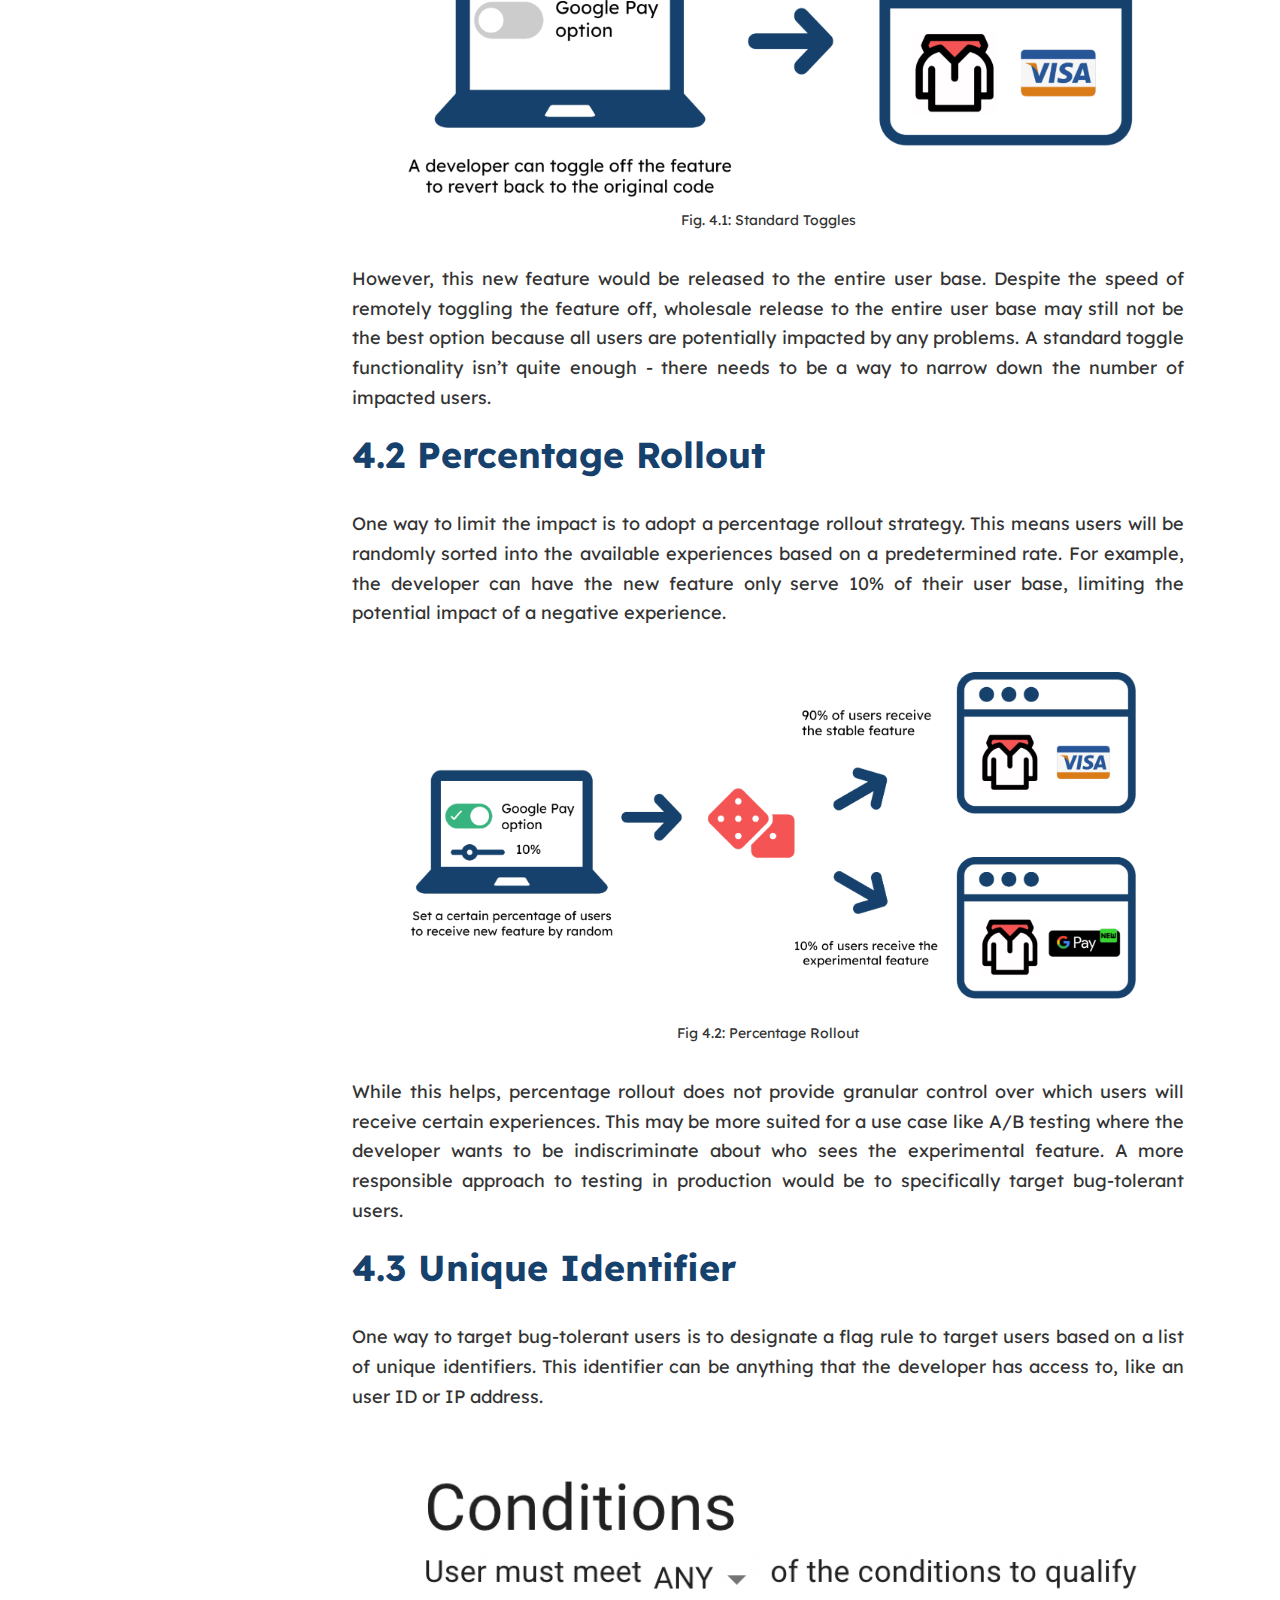
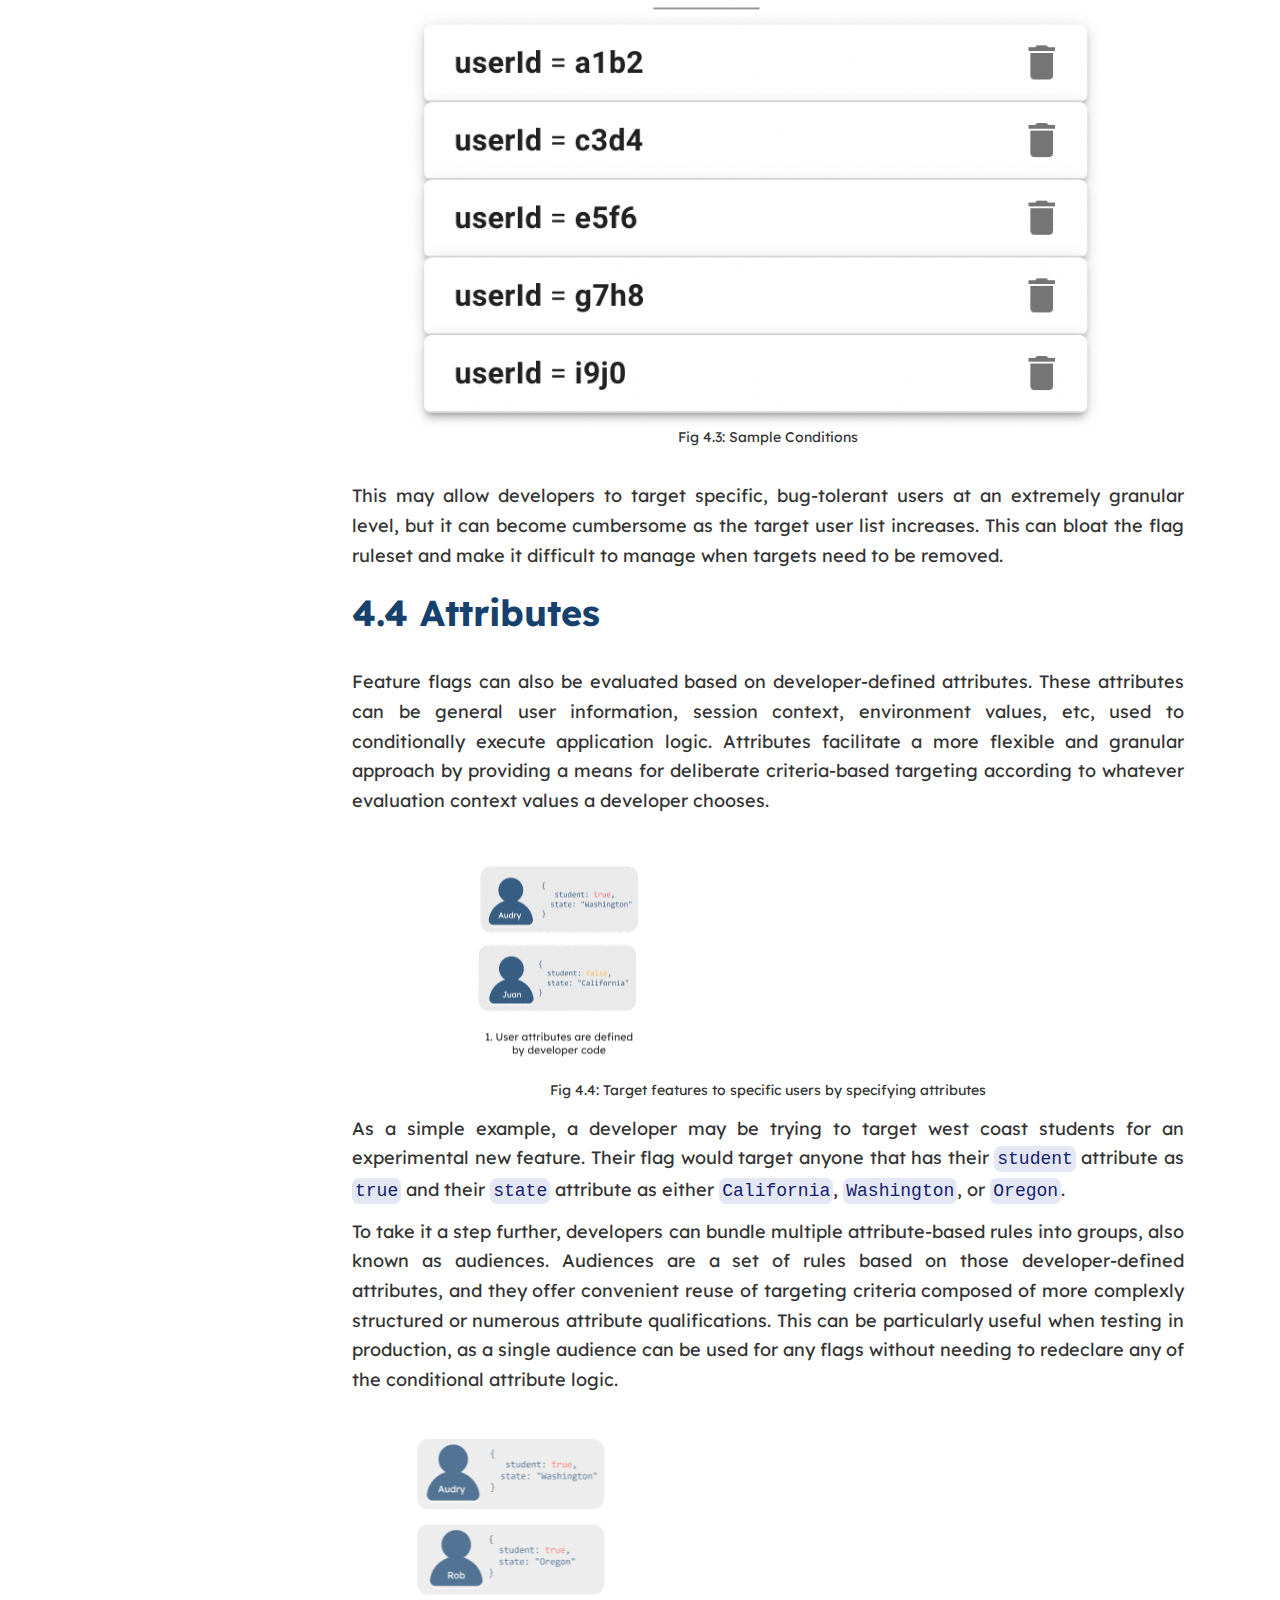
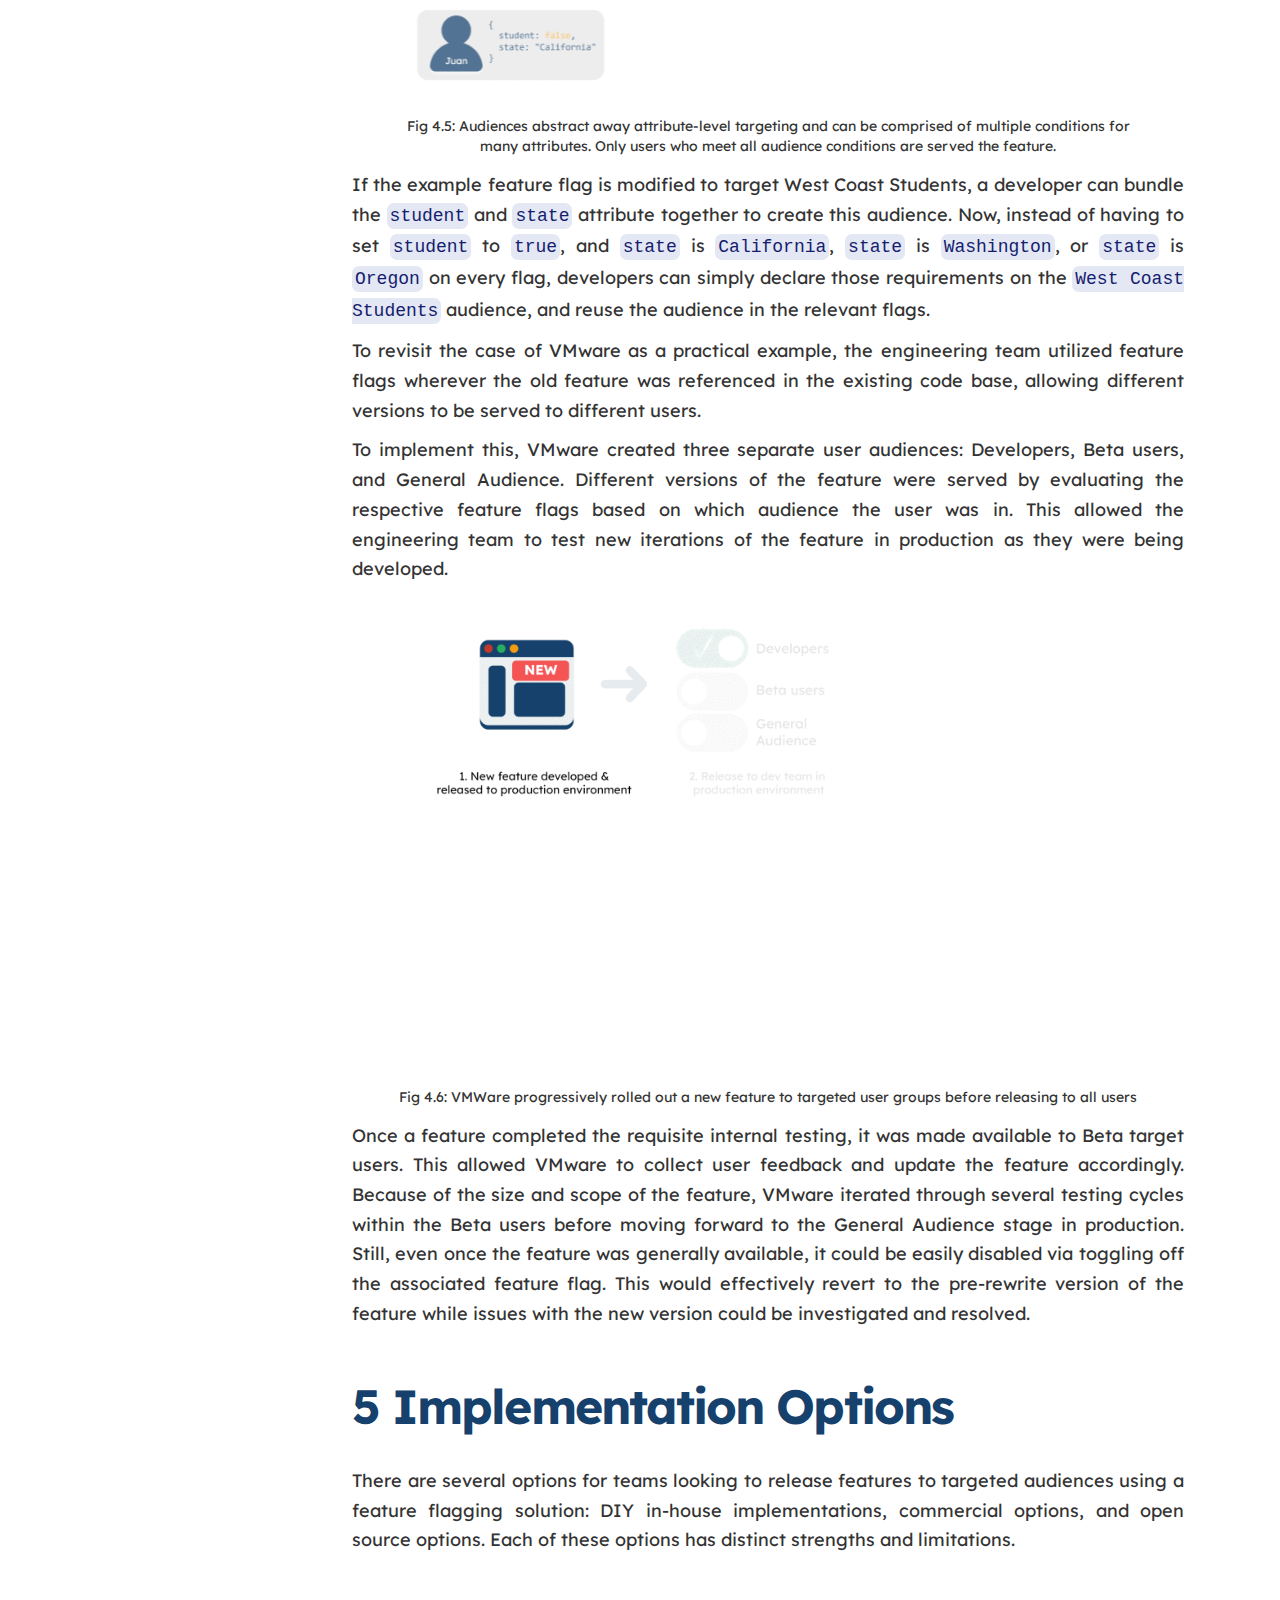
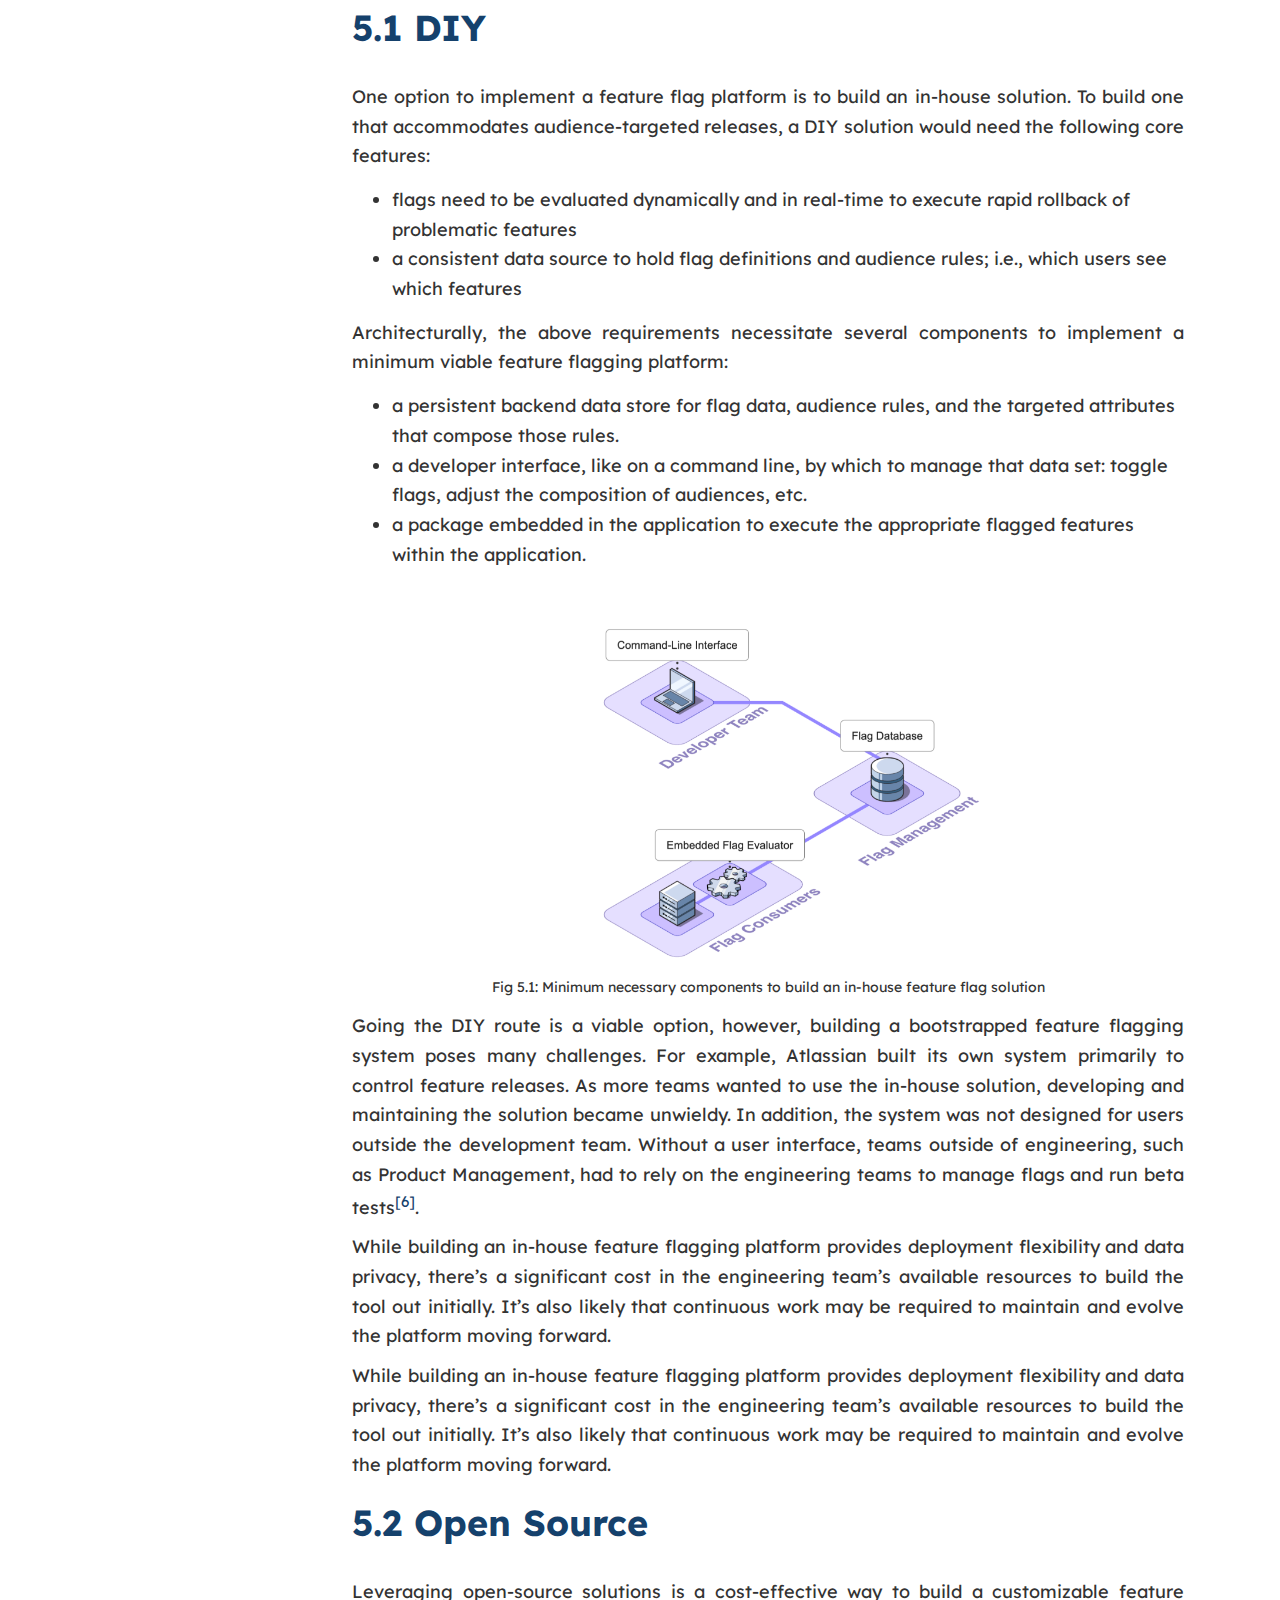
==== commit 9021eba5: "Merge branch 'main' of https://github.com/fana-io/fana-io.github.io into main" ====
--- a/case-study copy.html
+++ b/case-study copy.html
@@ -3,8 +3,13 @@
 
 <head>
   <meta charset="utf-8" />
-  <title>Fána Feature Flags • Case Study</title>
+  <title>Fána • Case Study</title>
   <meta content="width=device-width, initial-scale=1" name="viewport" />
+  <meta name="image" property="og:image" content="assets/images/fana-thumbnail.png">
+  <meta name="title" property="og:title" content="Fána">
+  <meta name="description" content="Fána is an open-source feature flagging platform specializing in audience targeting to enable developers to deploy and test new features in production with confidence.">
+  <meta property="og:type" content="Website">
+  <meta name="author" content="Fána">
   <link href="assets/css/style.css" rel="stylesheet" type="text/css" />
   <script src="https://ajax.googleapis.com/ajax/libs/webfont/1.6.26/webfont.js" type="text/javascript"></script>
   <link rel="stylesheet" href="https://fonts.googleapis.com/css?family=Lexend:regular,500,600,700" media="all" />
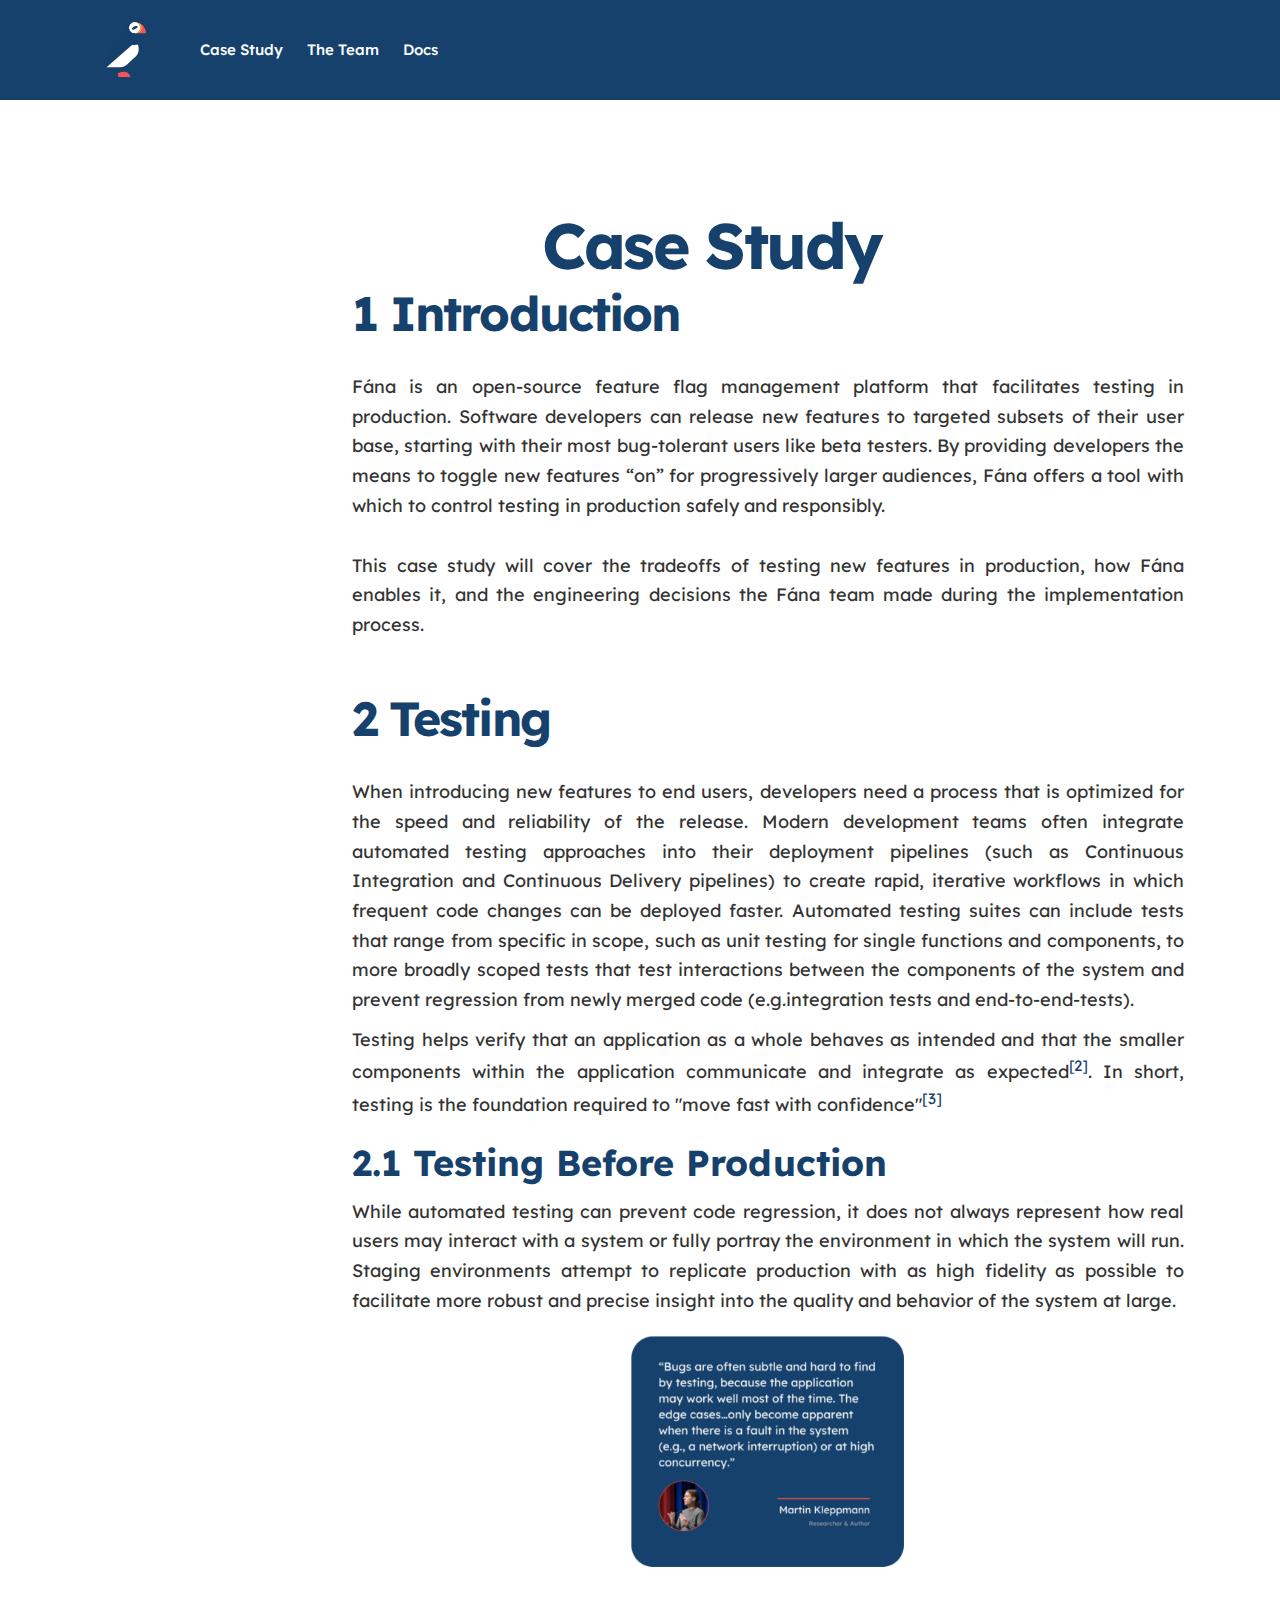
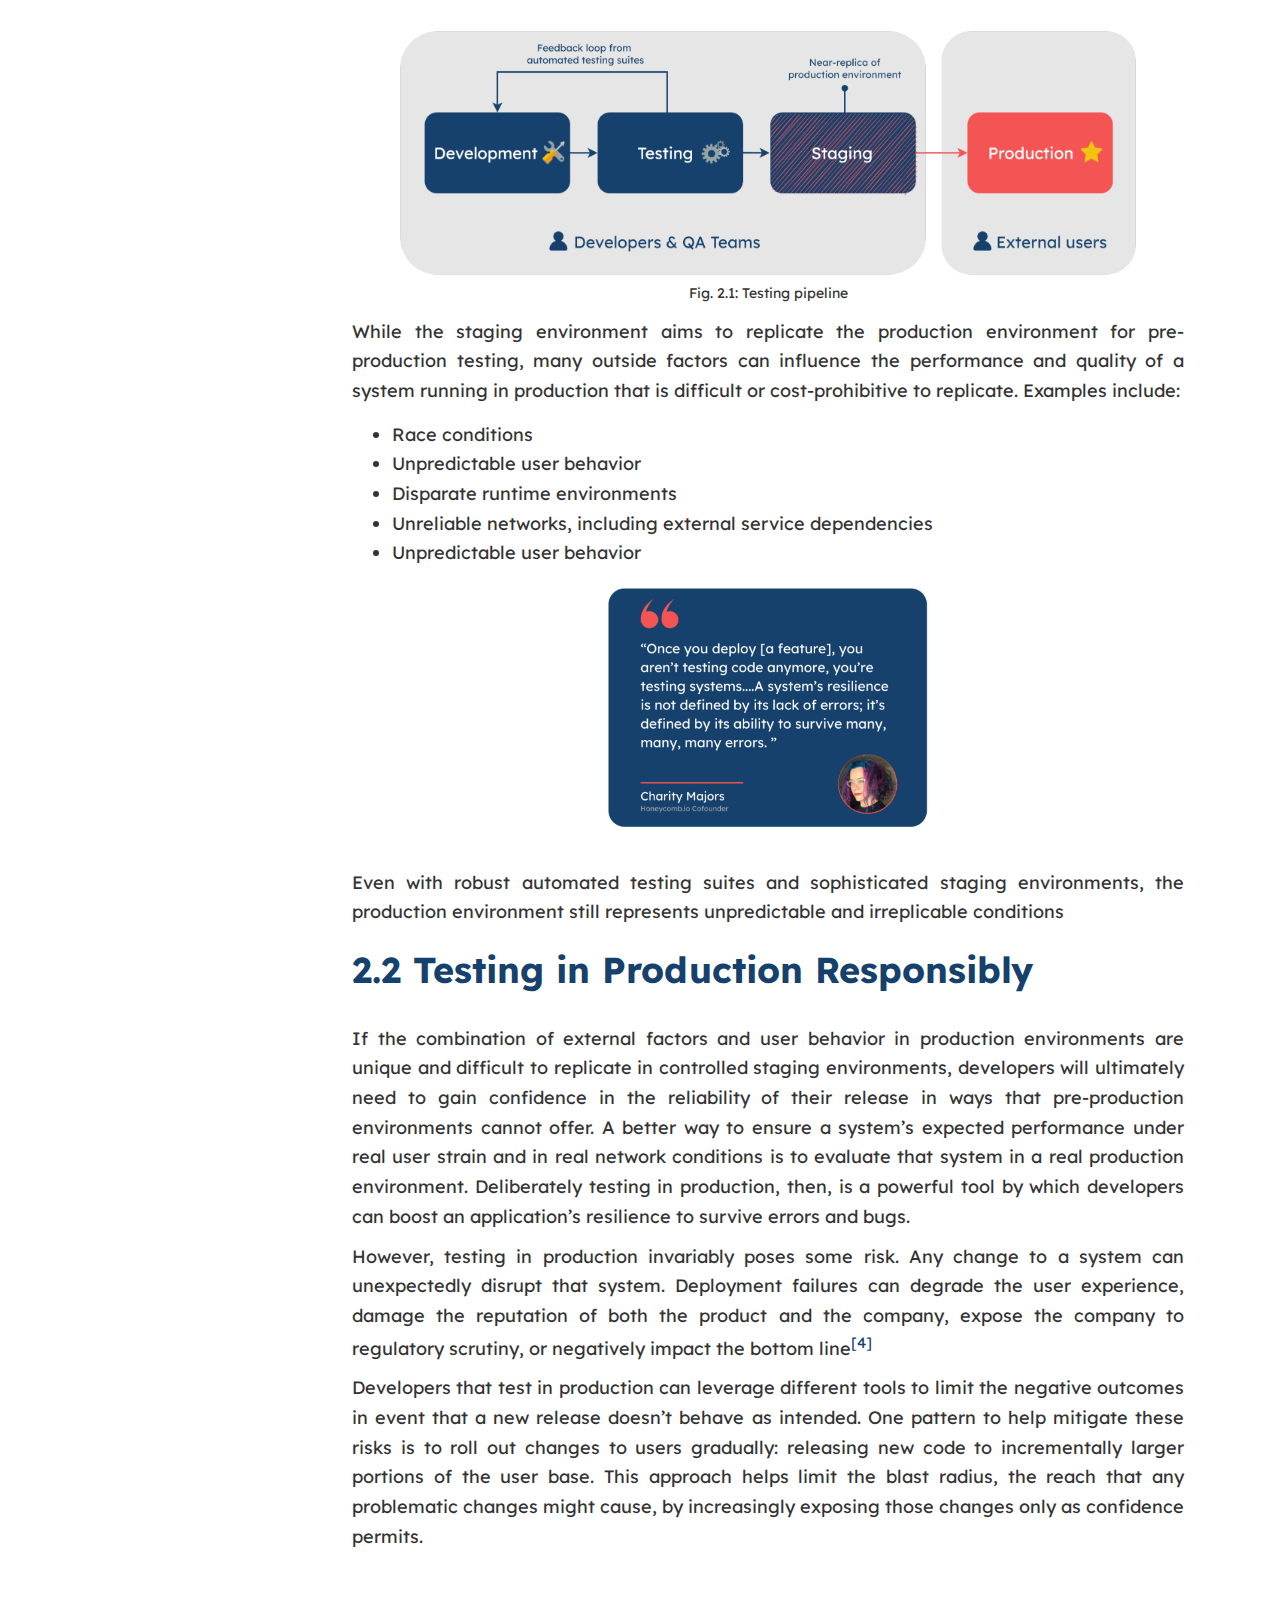
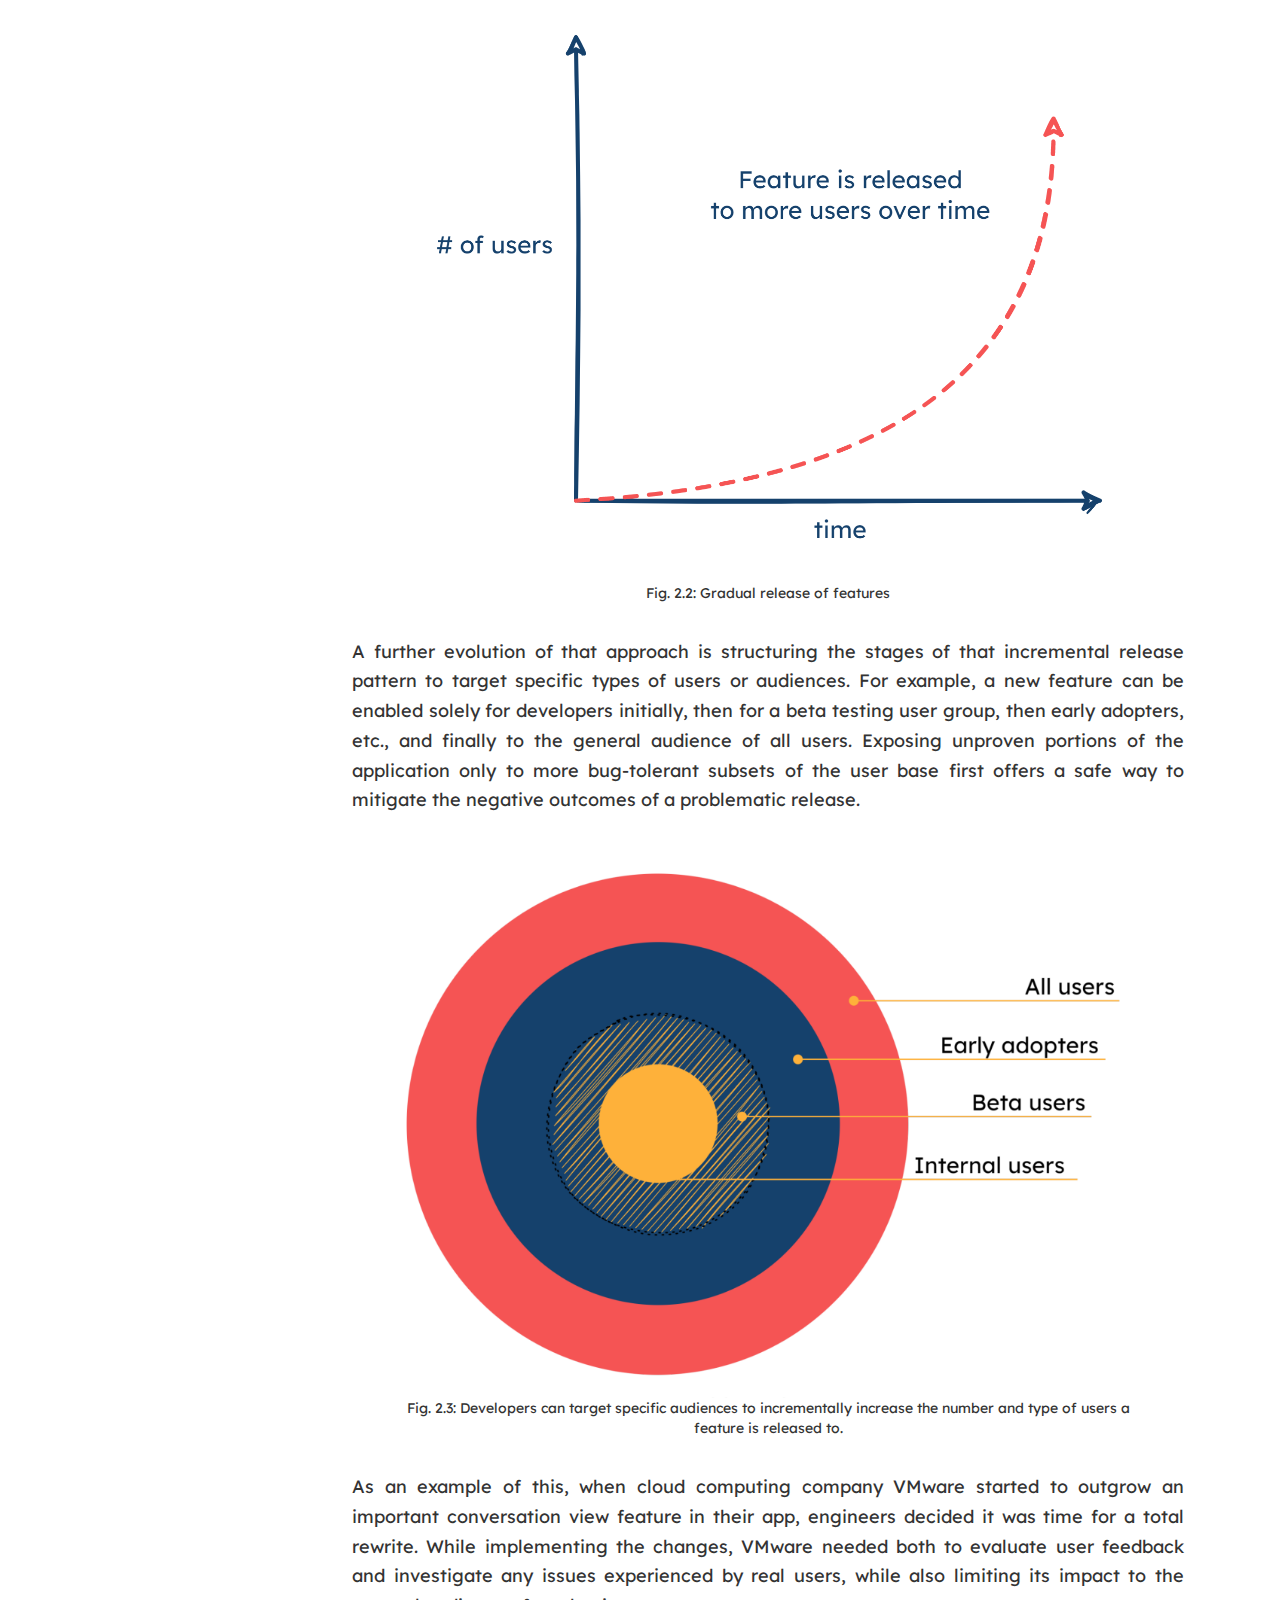
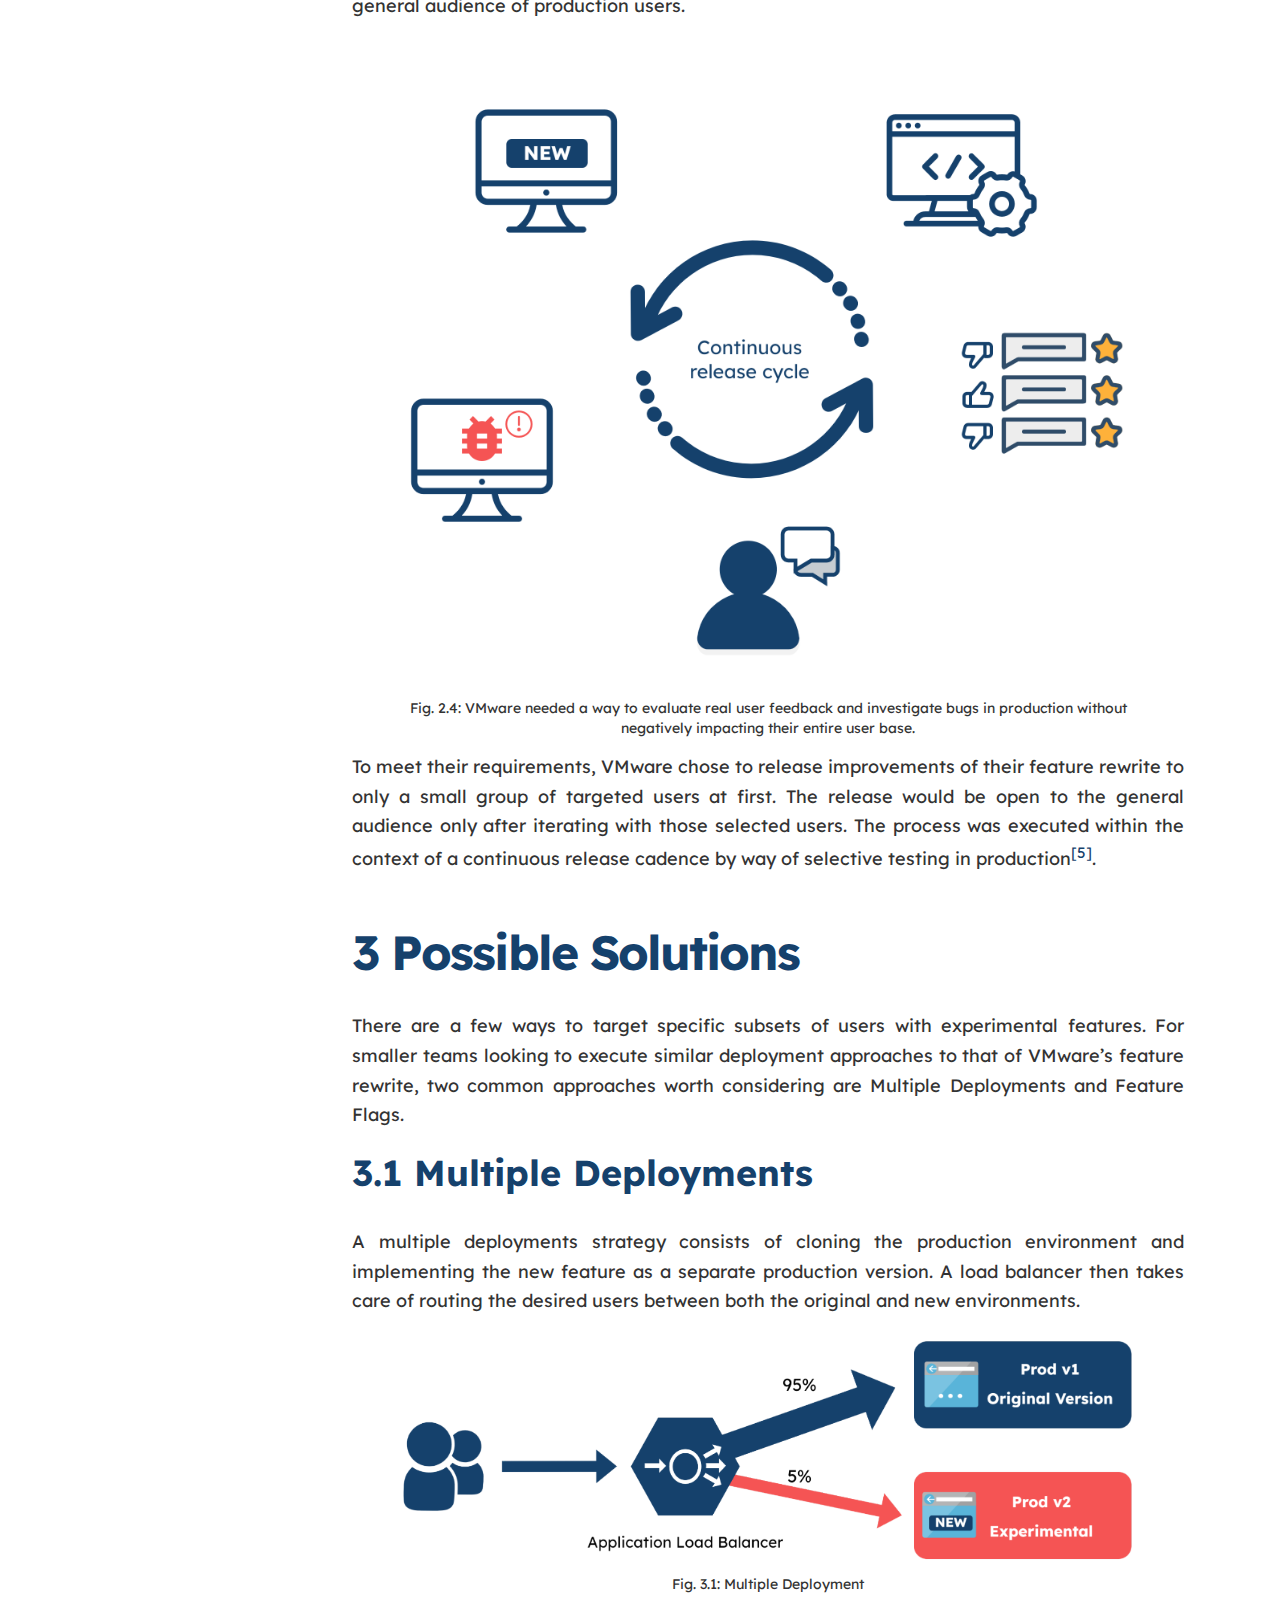
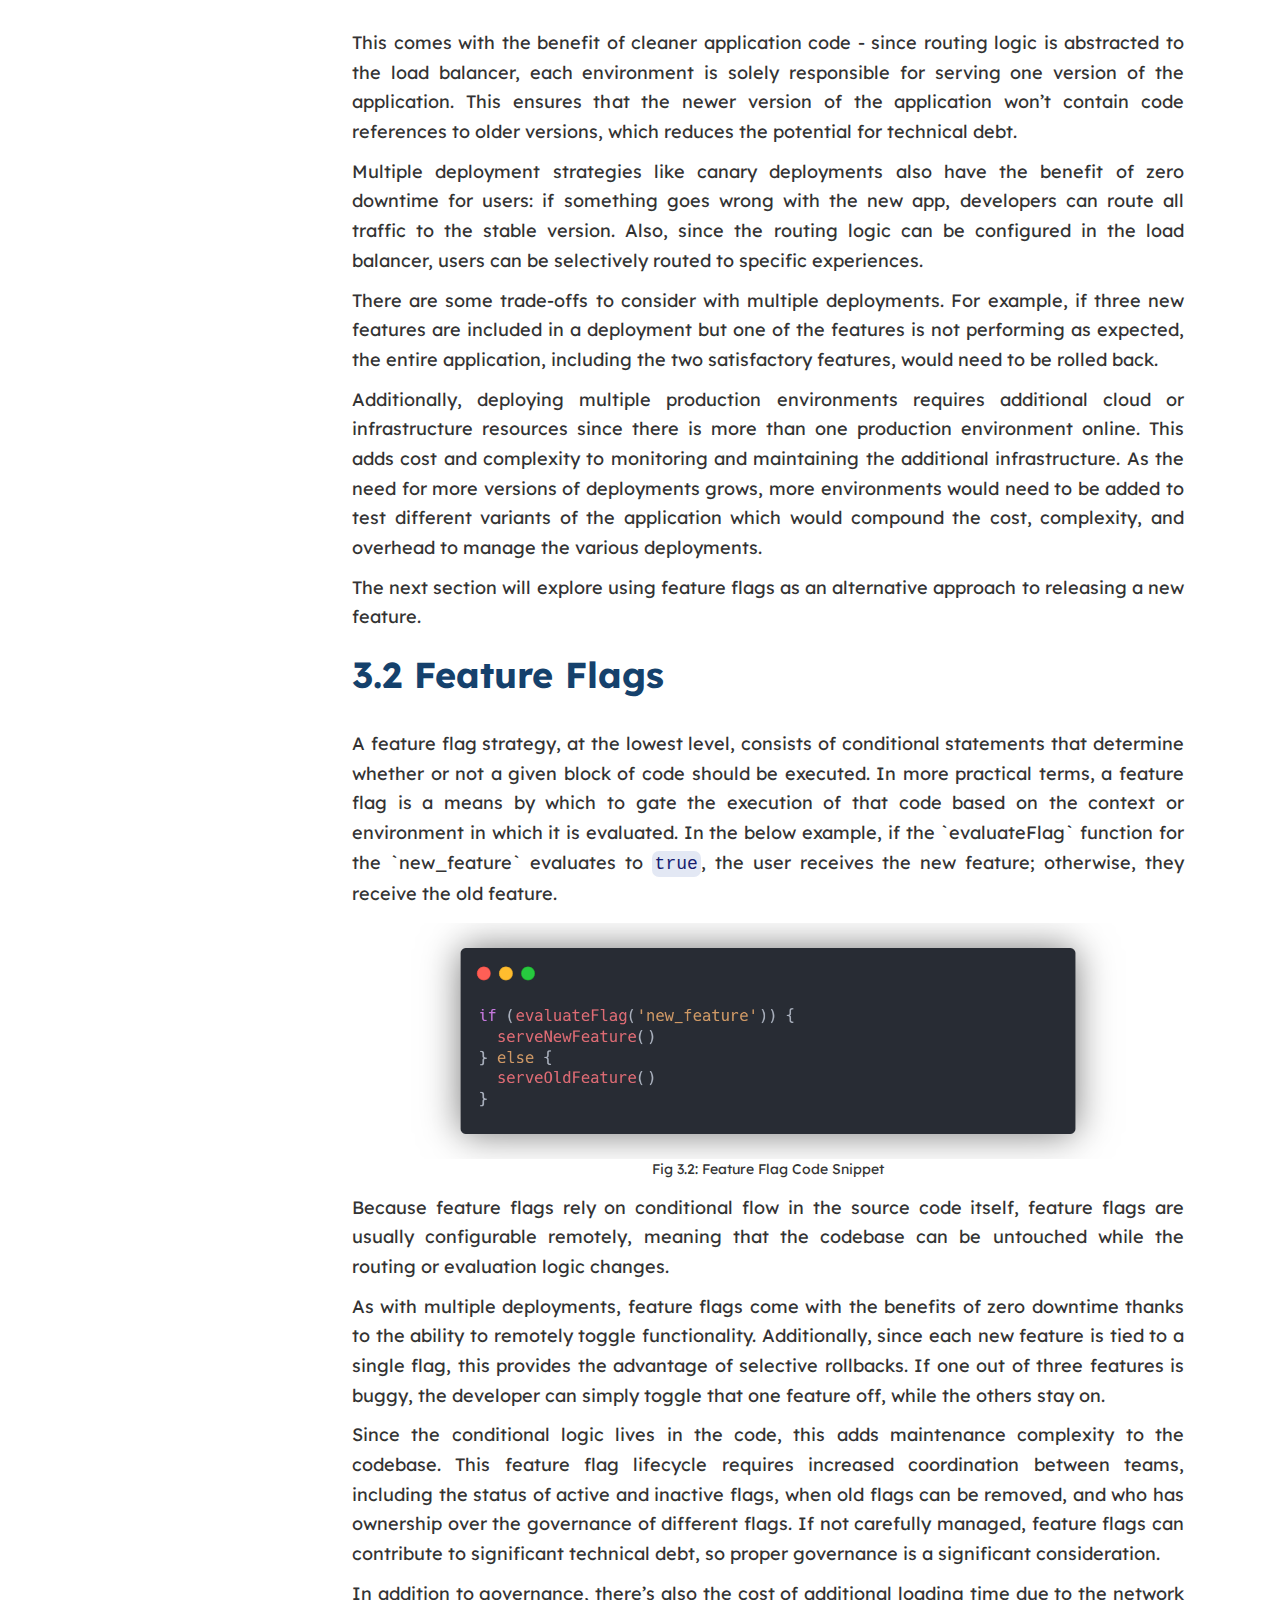
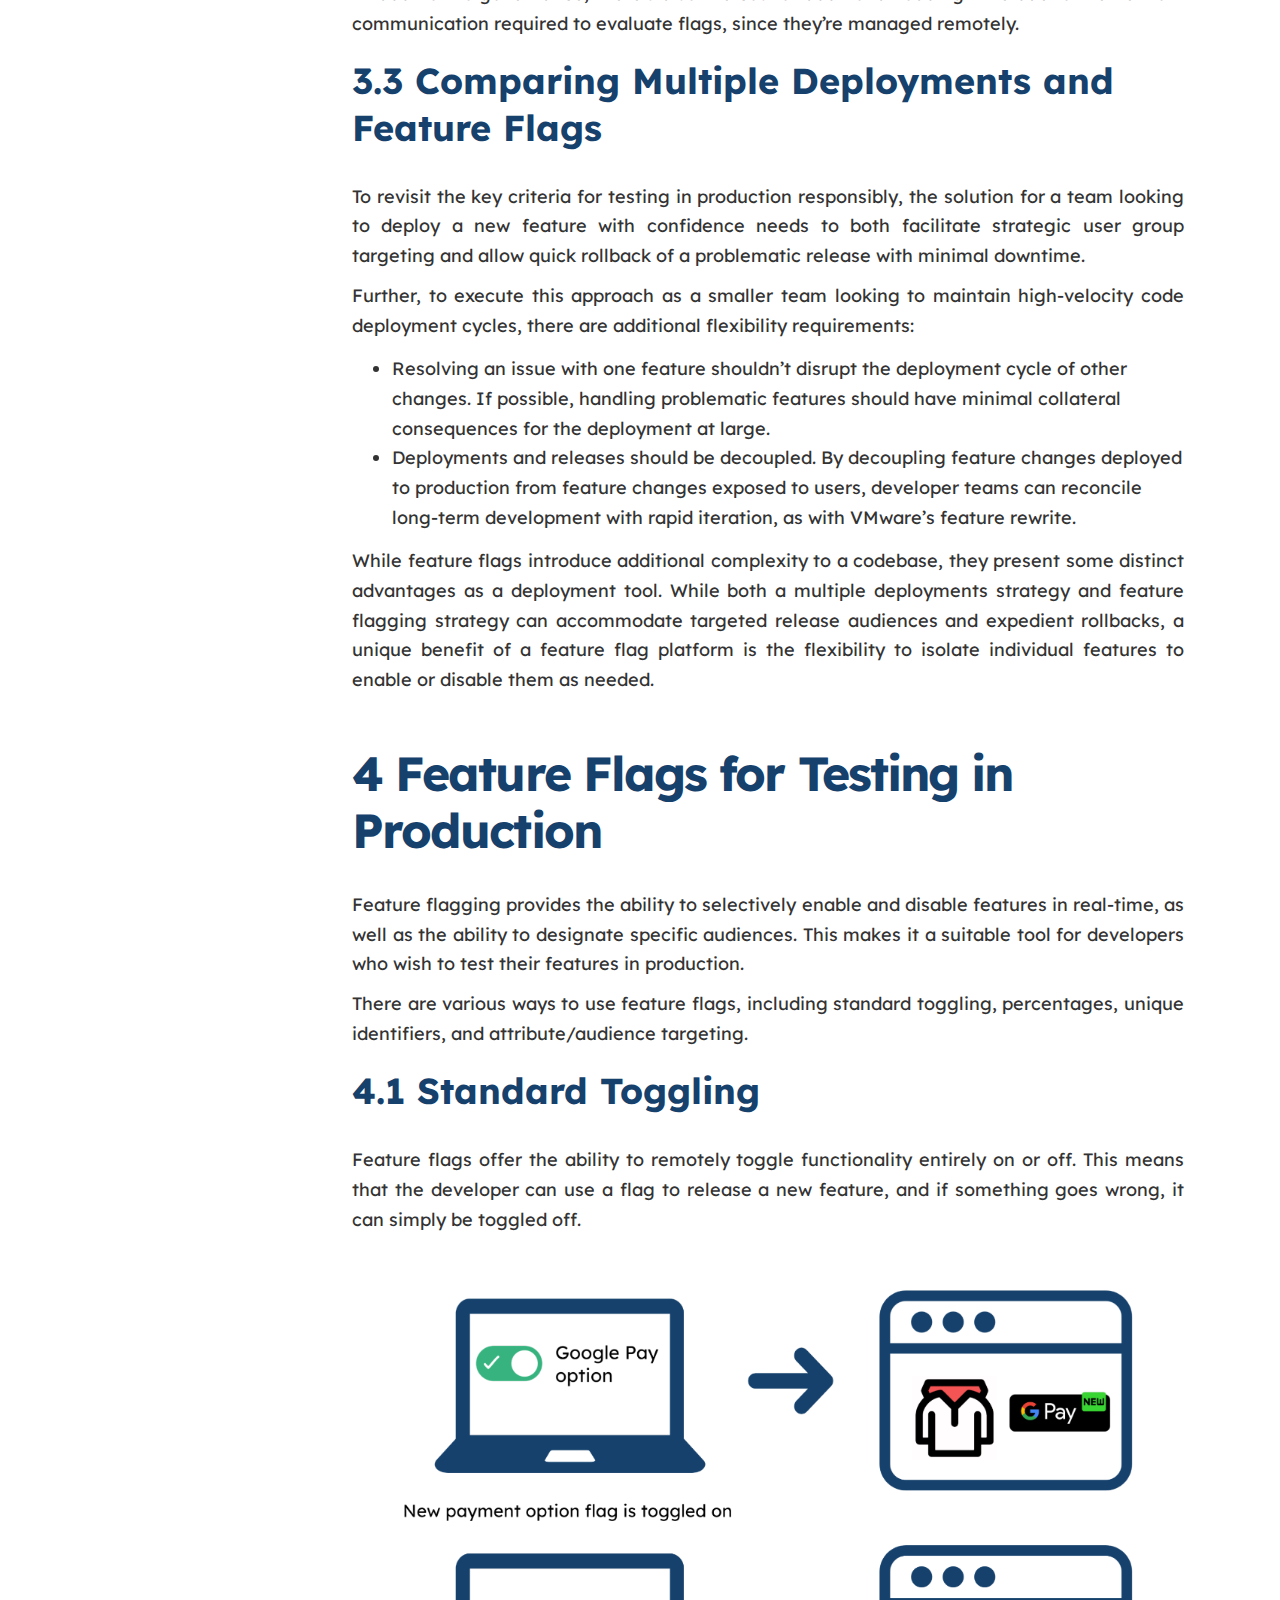
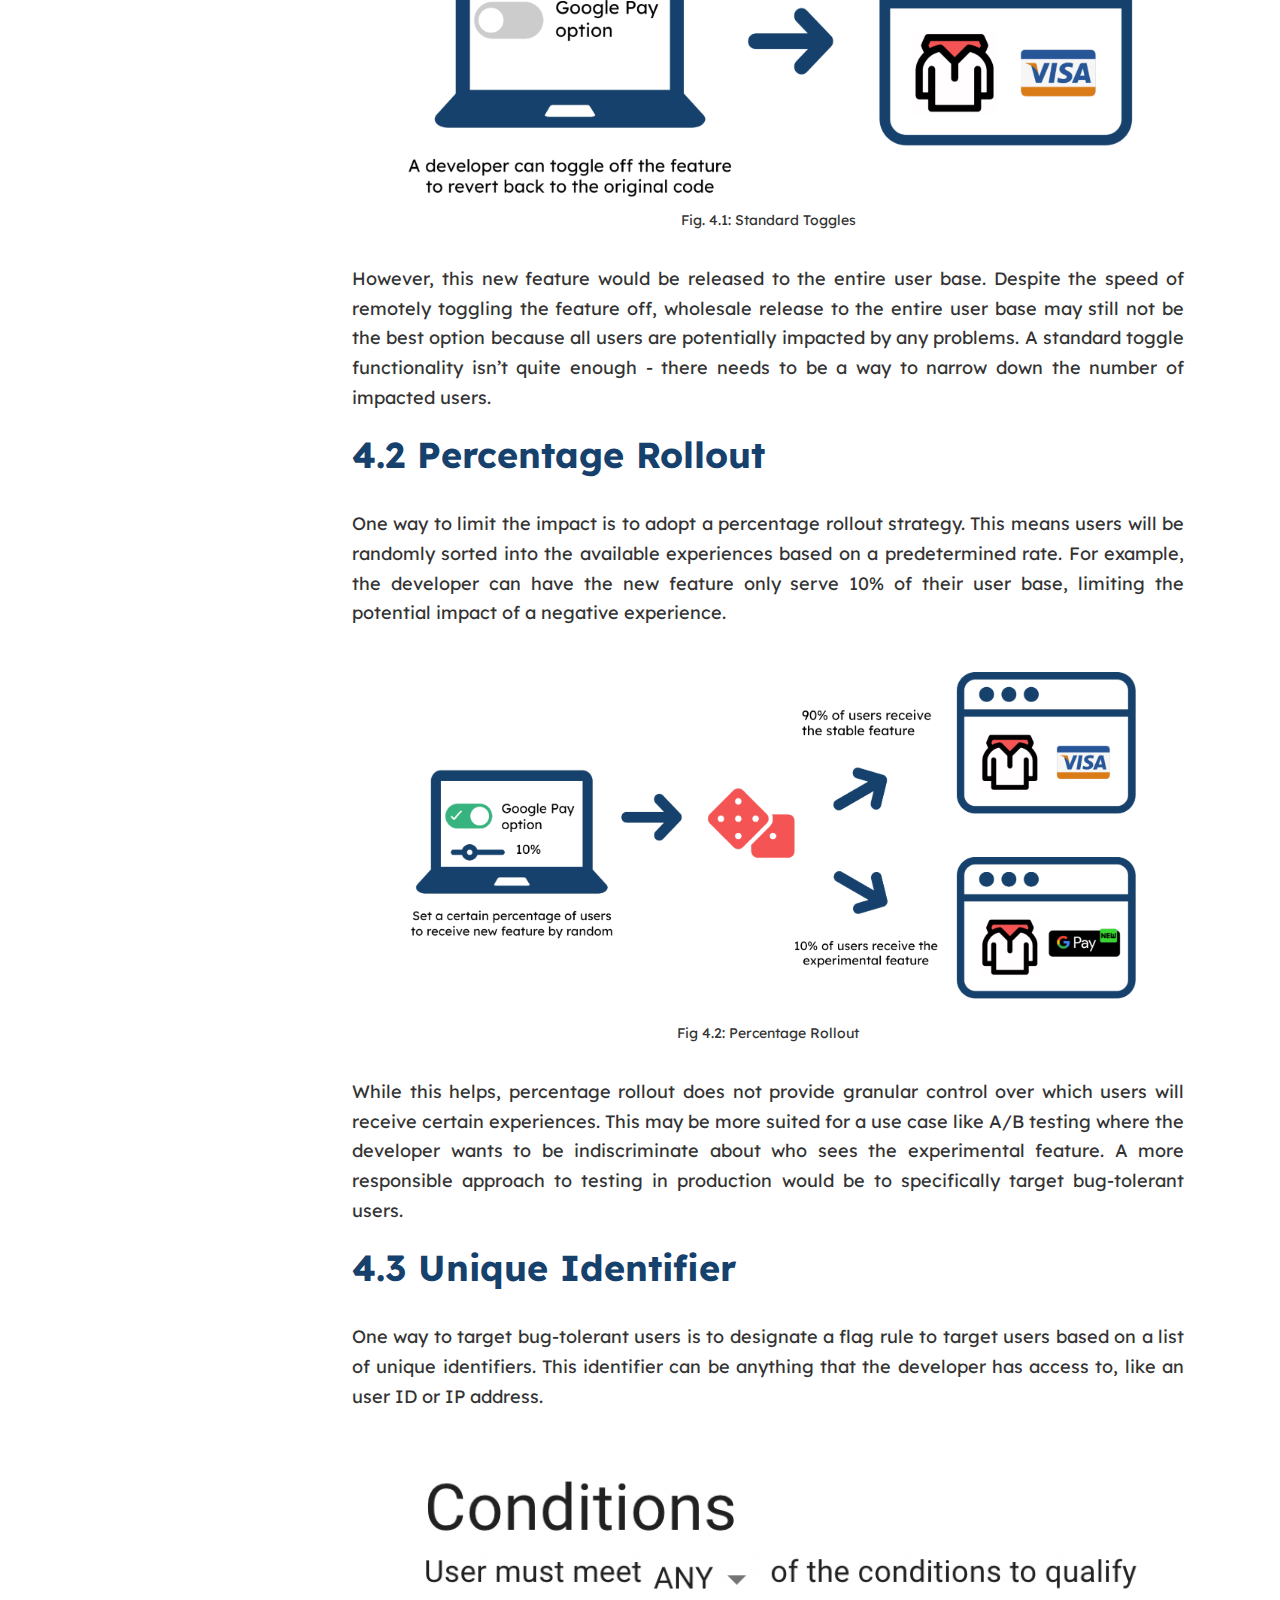
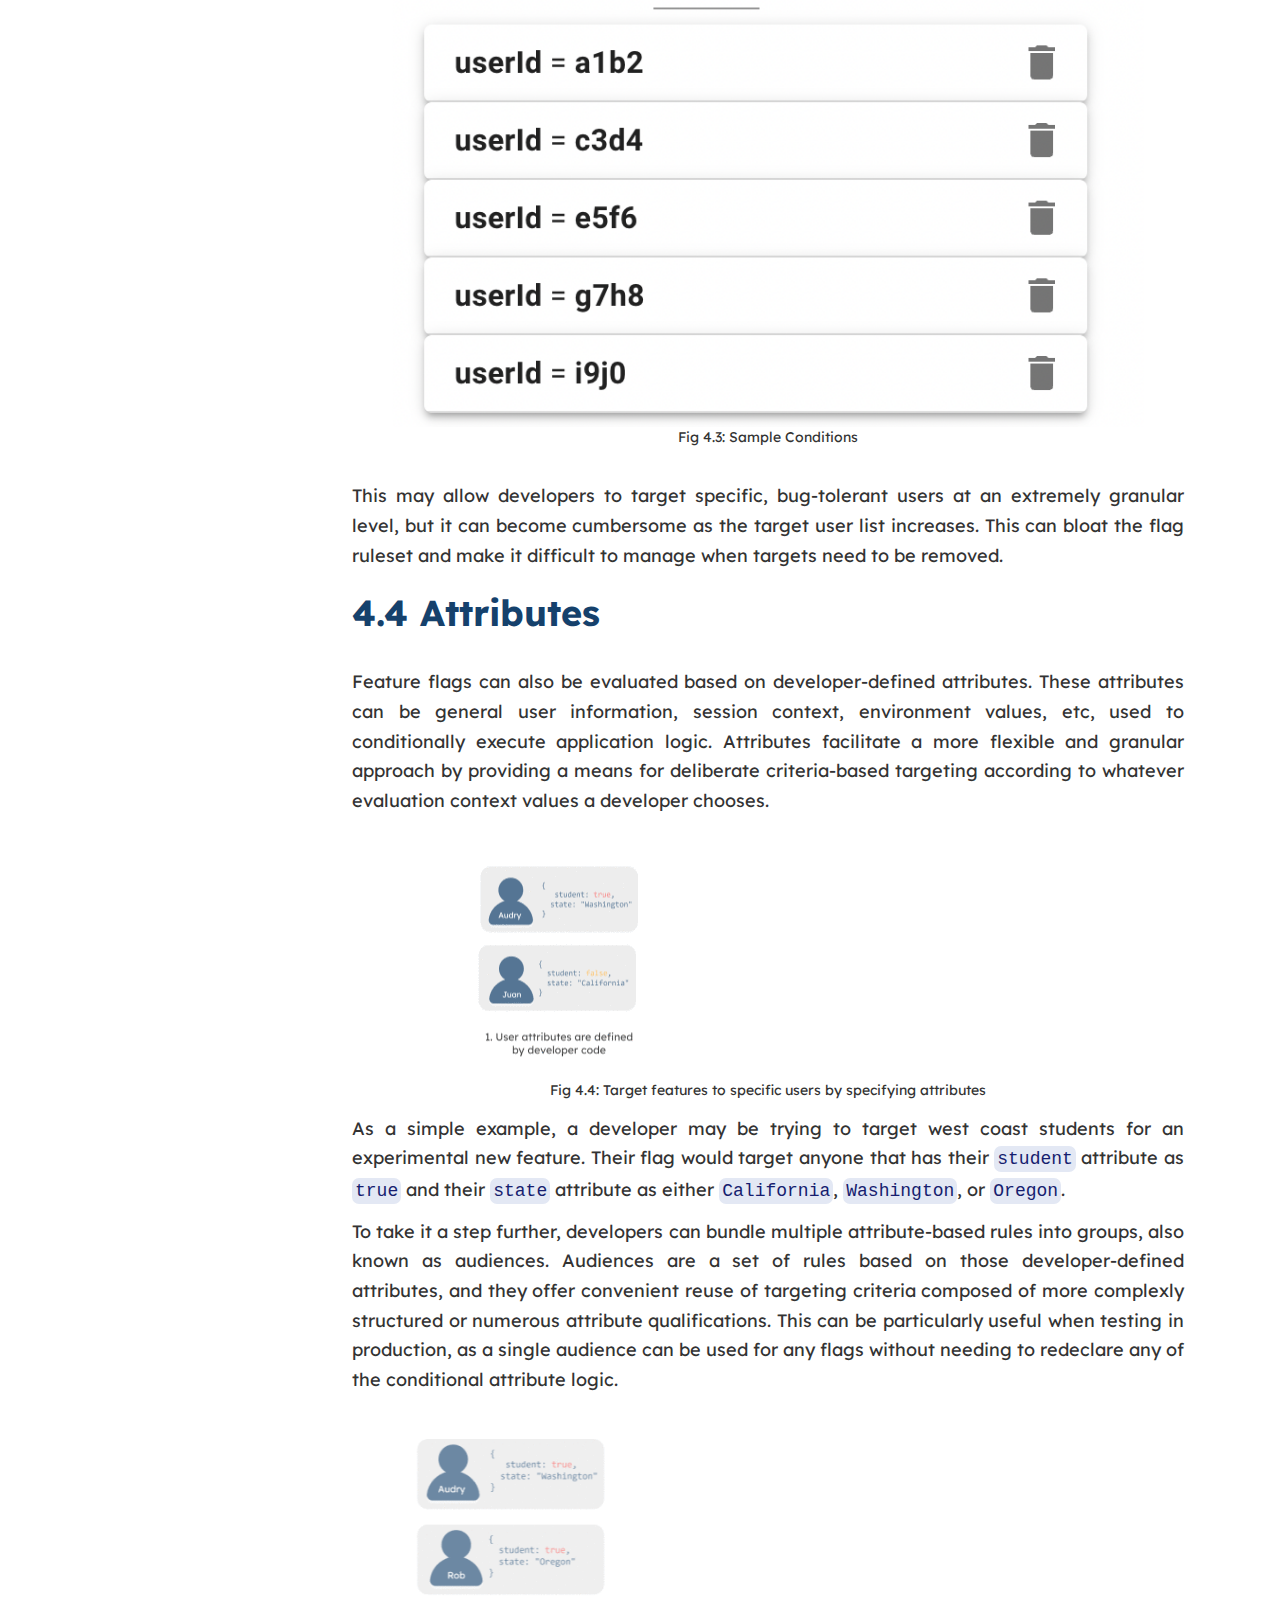
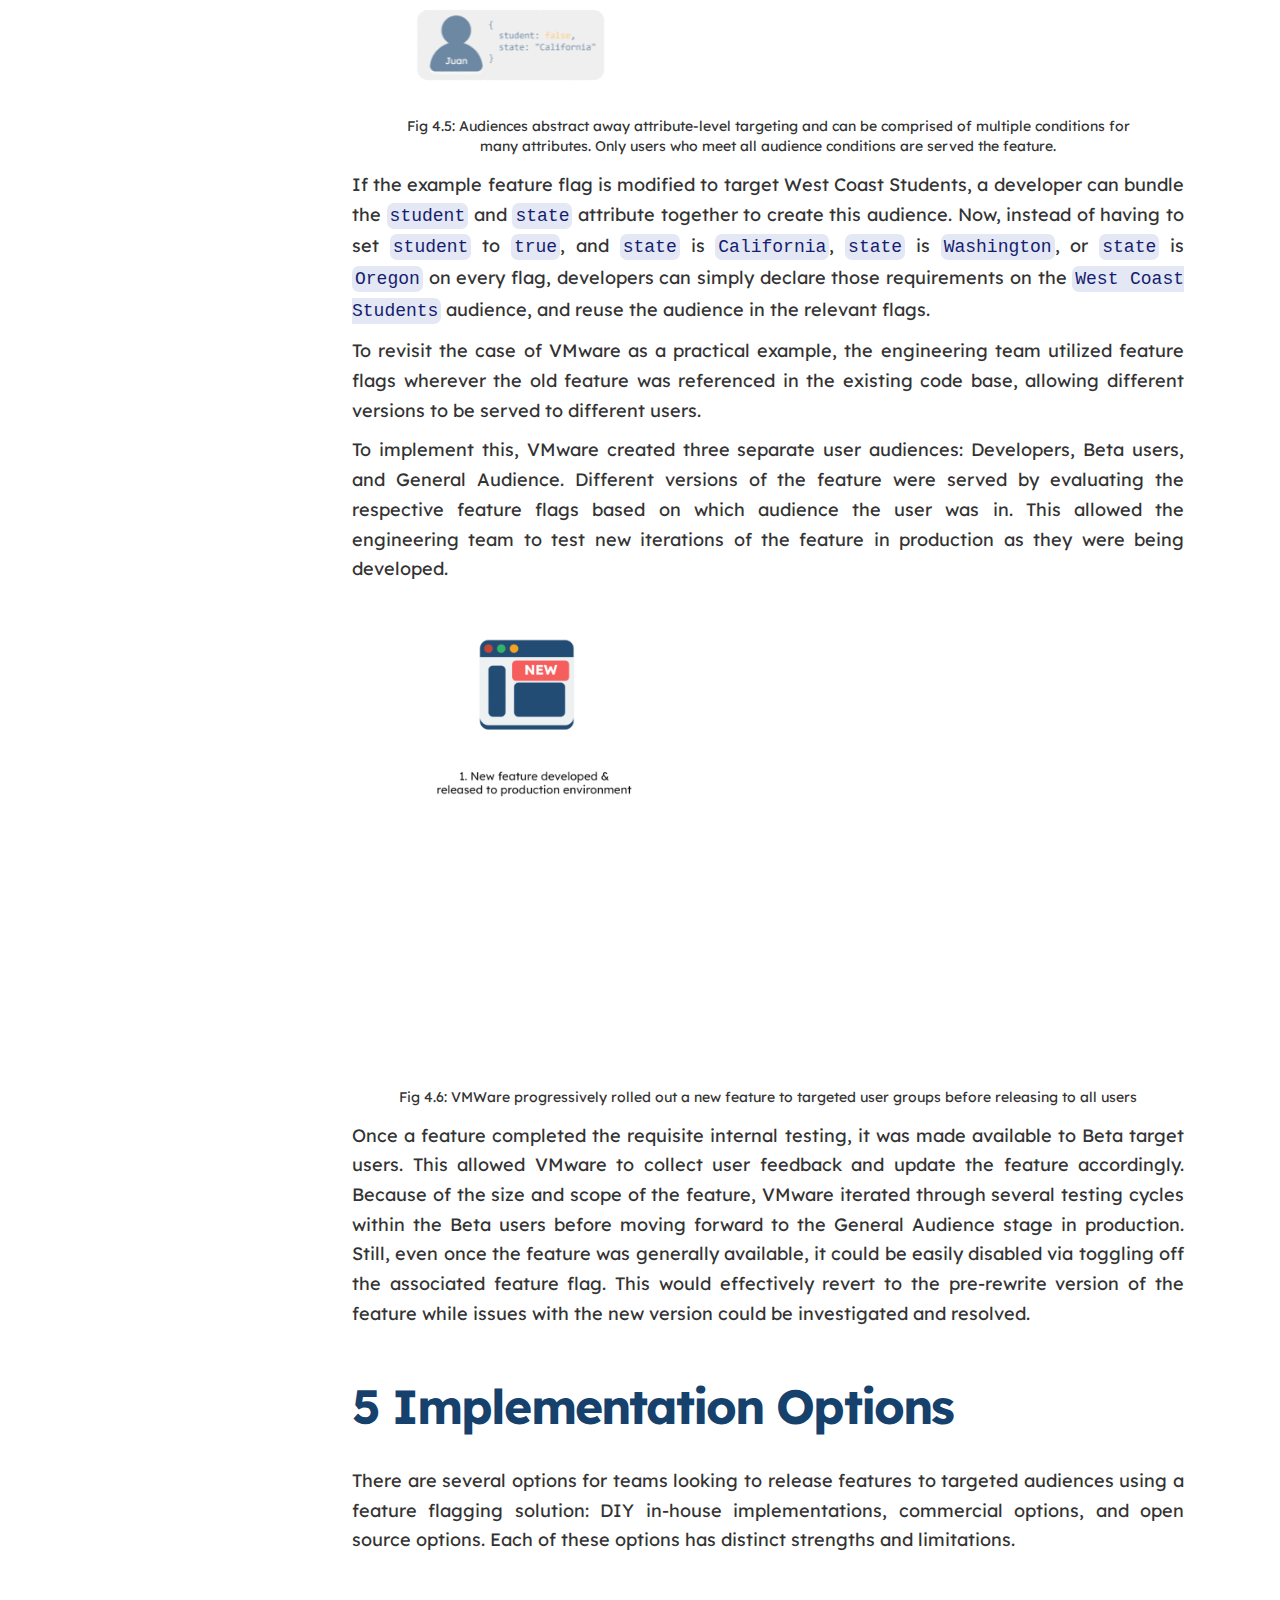
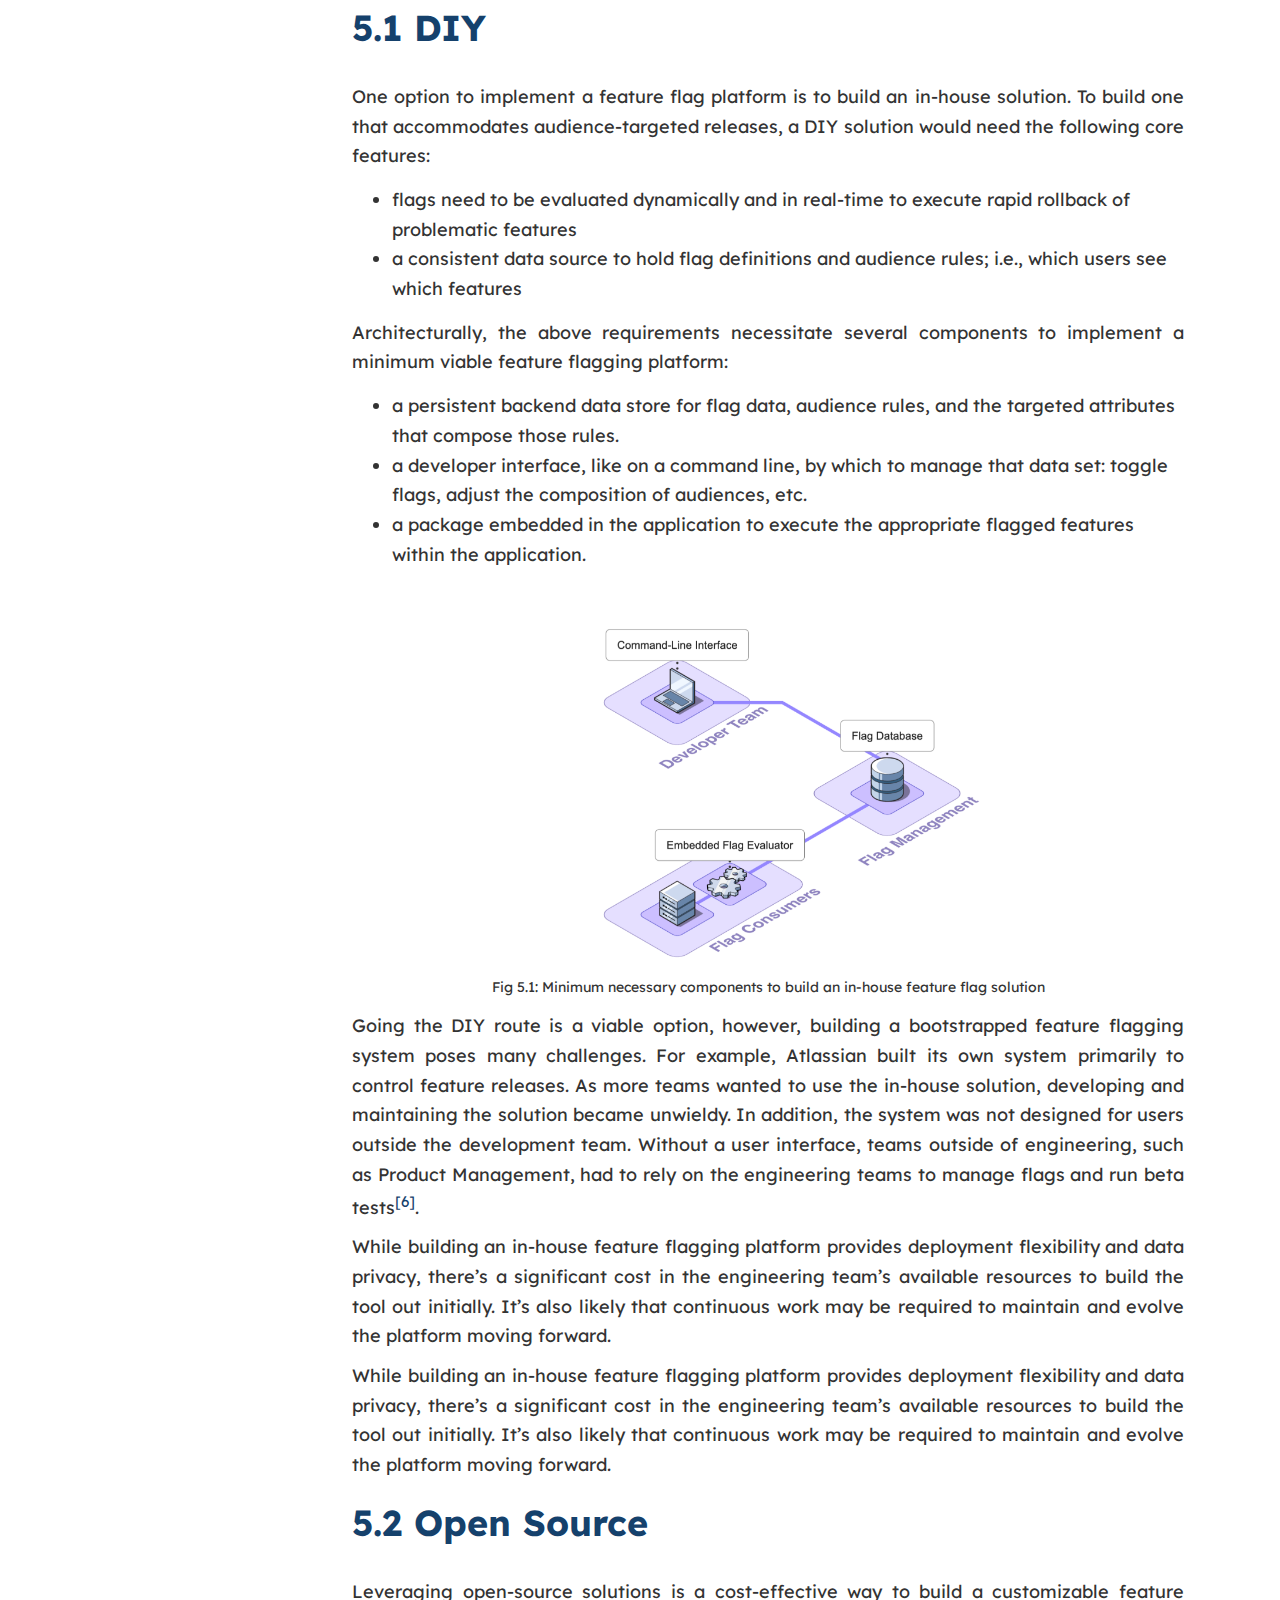
==== commit d1448da3: "figcaption s8" ====
--- a/case-study copy.html
+++ b/case-study copy.html
@@ -901,7 +901,7 @@
         </ul>
         <figure>
           <img src="assets/images/image20.png" alt="">
-          <figcaption>Consumer must initiate communication and wait for a response from the API Server</figcaption>
+          <figcaption>Fig 8.3.1a: Consumer must initiate communication and wait for a response from the API Server</figcaption>
         </figure>
         <h5>Webhooks</h5>
         <p>The first iterations of Fána utilized webhooks for event-driven communication between the Manager and Flag Bearer. With webhooks, Flag Bearer was able to maintain a copy of the most current rule set in-memory, eliminating the need to make requests to the Manager at every SDK request. However, in order to accommodate different types of events (i.e., flag and audience updates versus simple flag toggle updates), the design would need to consider the following:</p>
@@ -914,7 +914,7 @@
         <p>While webhooks allow the Flag Bearer to receive real-time updates and reduce traffic to the Manager, it still adds complexity to the Flag Bearer to handle ingesting and distributing of event notifications.</p>
         <figure>
           <img src="assets/images/image32.png" alt="">
-          <figcaption>Communication is unidirectional and data is pushed from the Producer to Consumer</figcaption>
+          <figcaption>Fig 8.3.1b: Communication is unidirectional and data is pushed from the Producer to Consumer</figcaption>
         </figure>
         
         <h5>Publisher/Subscriber Model</h5>
@@ -923,7 +923,7 @@
         <p>The pub/sub model is another event-driven approach that decouples the message sender from the message consumer by introducing a separate component between them. In Fána’s case, the Manager was the publisher and the Flag Bearer was the subscriber. Placing the pub/sub in between the Manager and the Flag Bearer met two main criteria:</p>
         <figure>
           <img src="assets/images/case_visuals/pubsub_generic.png" alt="pubsub model">
-          <figcaption>A Publish Subscribe model allows messages to be broadcast asyncrhonously to many subscribers</figcaption>
+          <figcaption>Fig 8.3.1c: A Publish Subscribe model allows messages to be broadcast asyncrhonously to many subscribers</figcaption>
         </figure>
         <ul>
           <li>Achieving real-time, event-driven communication for flag updates.</li>
@@ -944,7 +944,7 @@
         <p>With polling, the SDK makes requests for updated data from the Flag Bearer at a specified interval. For example, setting the polling interval to 30 seconds, all connected SDKs will ping the Flag Bearer every 30 seconds, and the Bearer would provide each of them with the newest ruleset. </p>
         <figure>
           <img src="assets/images/case_visuals/polling.png" alt="Polling Model">
-          <figcaption>Client periodically sends requests to Server to check for new data</figcaption>
+          <figcaption>Fig 8.3.2a: Client periodically sends requests to Server to check for new data</figcaption>
         </figure>
         
         
@@ -955,14 +955,14 @@
         <p>While this does allow for real-time updates, the bi-directional communication is not necessary--only the Flag Bearer needs to relay information to the SDKs. Additionally, WebSockets does not automatically attempt to reconnect if the connection is dropped.</p>
         <figure>
           <img src="assets/images/case_visuals/websockets.png" alt="WebSockets Model">
-          <figcaption>Client and Server can both initiate communication</figcaption>
+          <figcaption>Fig 8.3.2b: Client and Server can both initiate communication</figcaption>
         </figure>
         
         <h5>SSE</h5>
         <p>Last, SSEs are similar to WebSockets in that they open a persistent connection between a client application and server, except SSEs are uni-directional. They also have built-in support for re-establishing dropped connections every 60 seconds. The combination of these traits made SSEs the most appropriate real-time communication mechanism for sending flag updates from the Flag Bearer to the SDKs. </p>
         <figure>
           <img src="assets/images/case_visuals/sse.png" alt="SSE Model">
-          <figcaption>Clients subscribe to a stream of event messages generated by the Server when a new event occurs</figcaption>
+          <figcaption>Fig 8.3.2c: Clients subscribe to a stream of event messages generated by the Server when a new event occurs</figcaption>
         </figure>
         </br>
         <!-- Section 9 -->
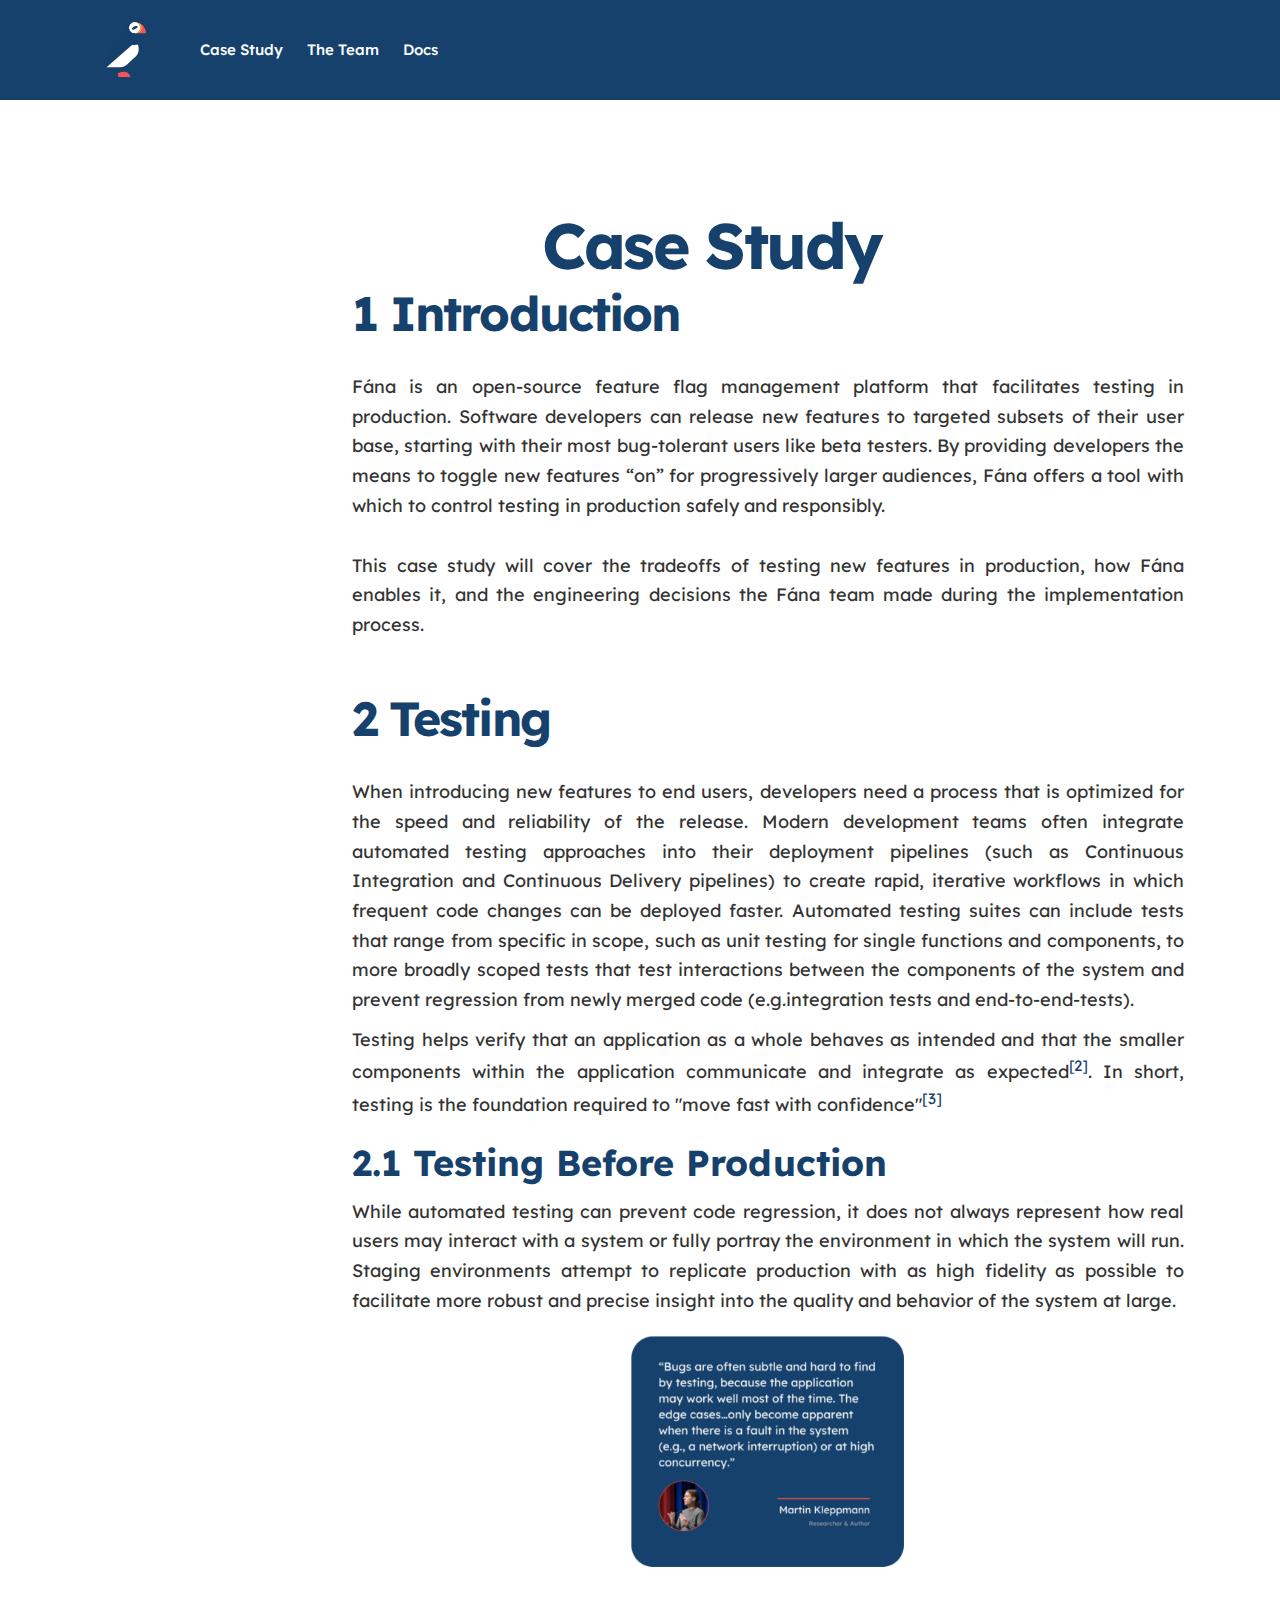
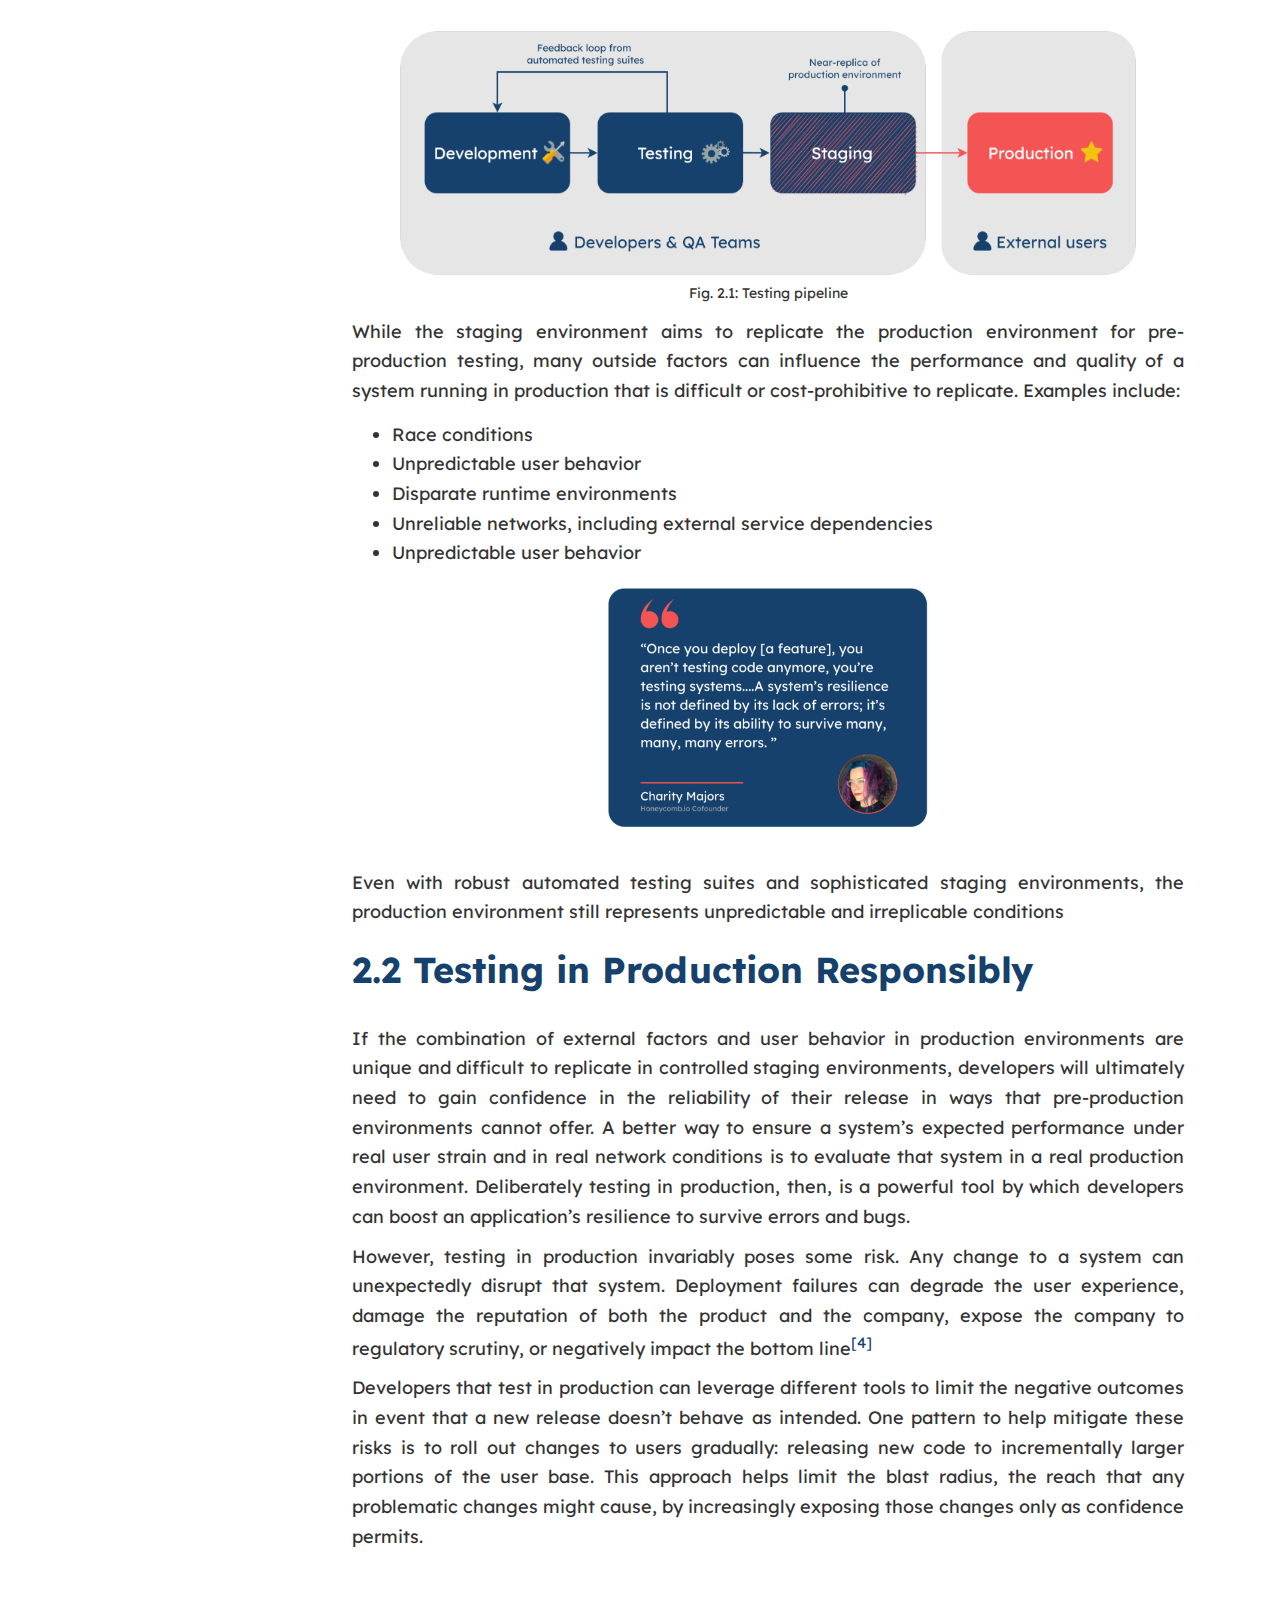
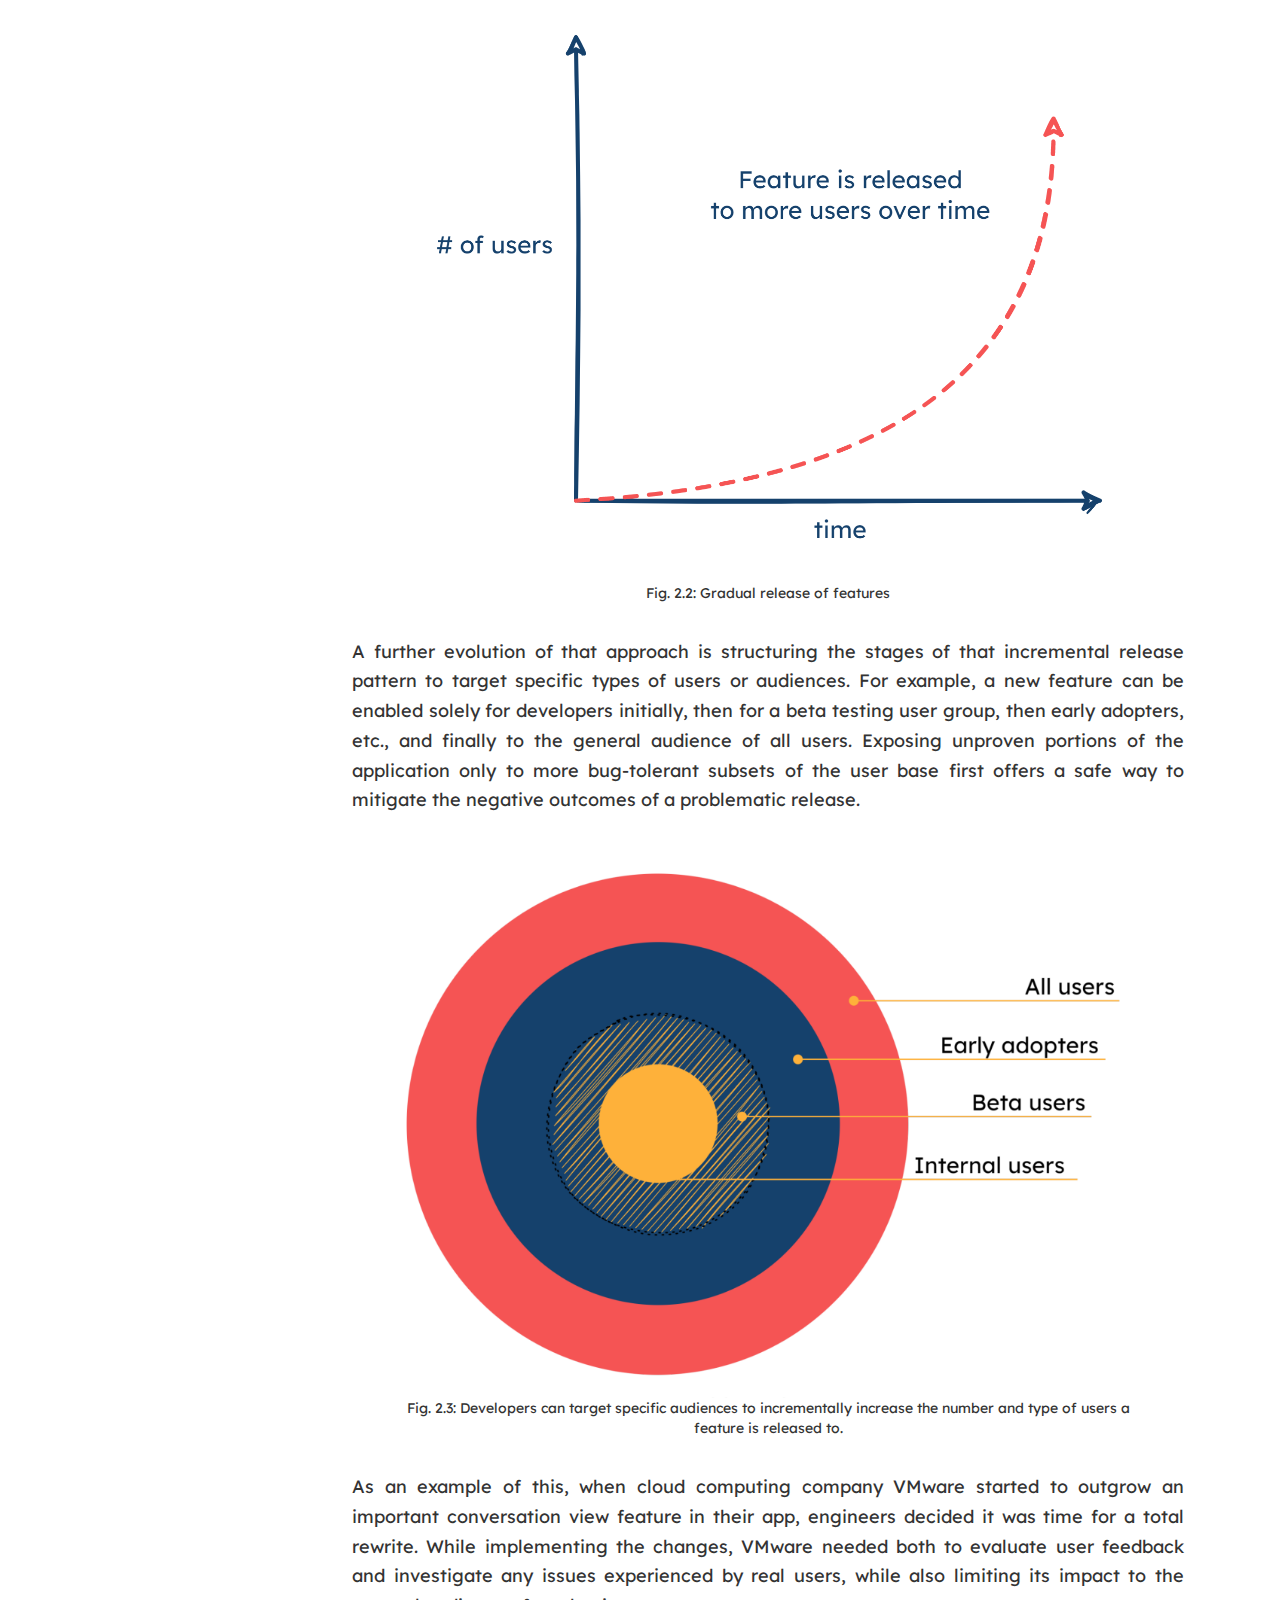
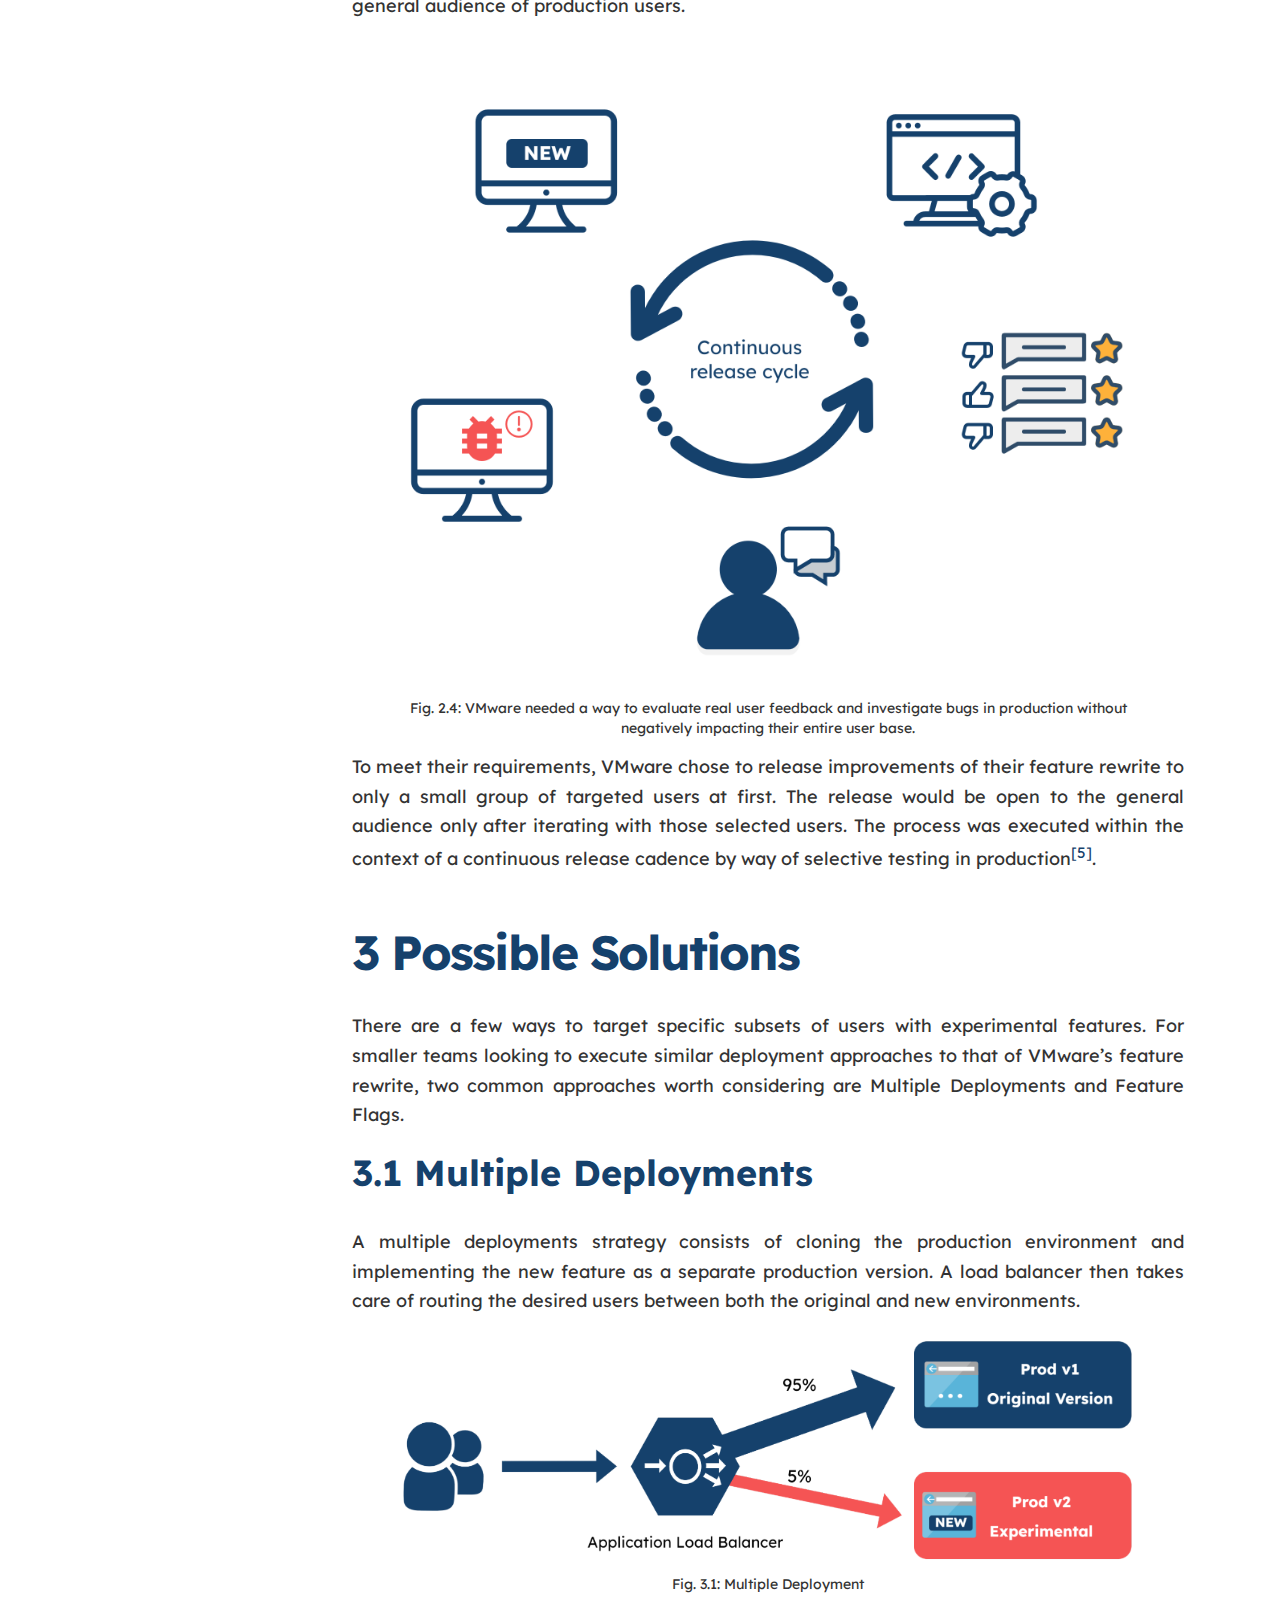
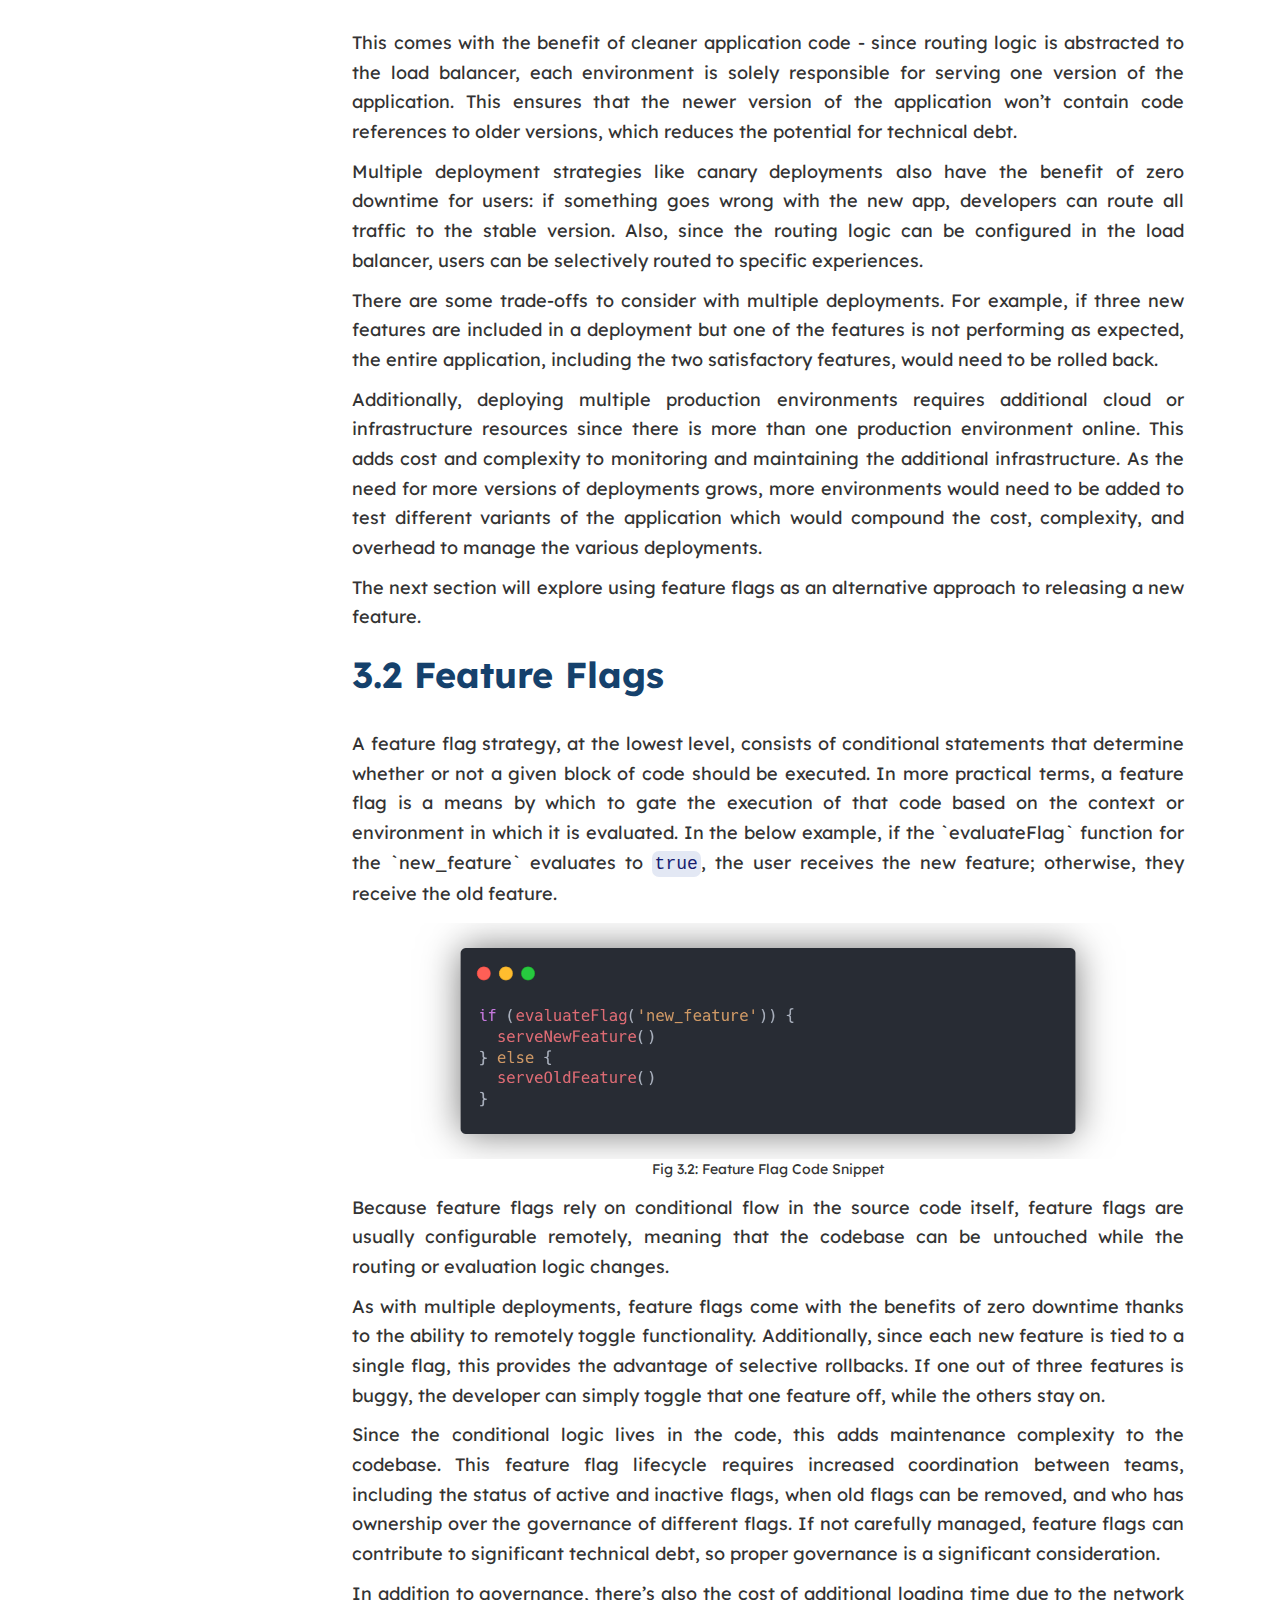
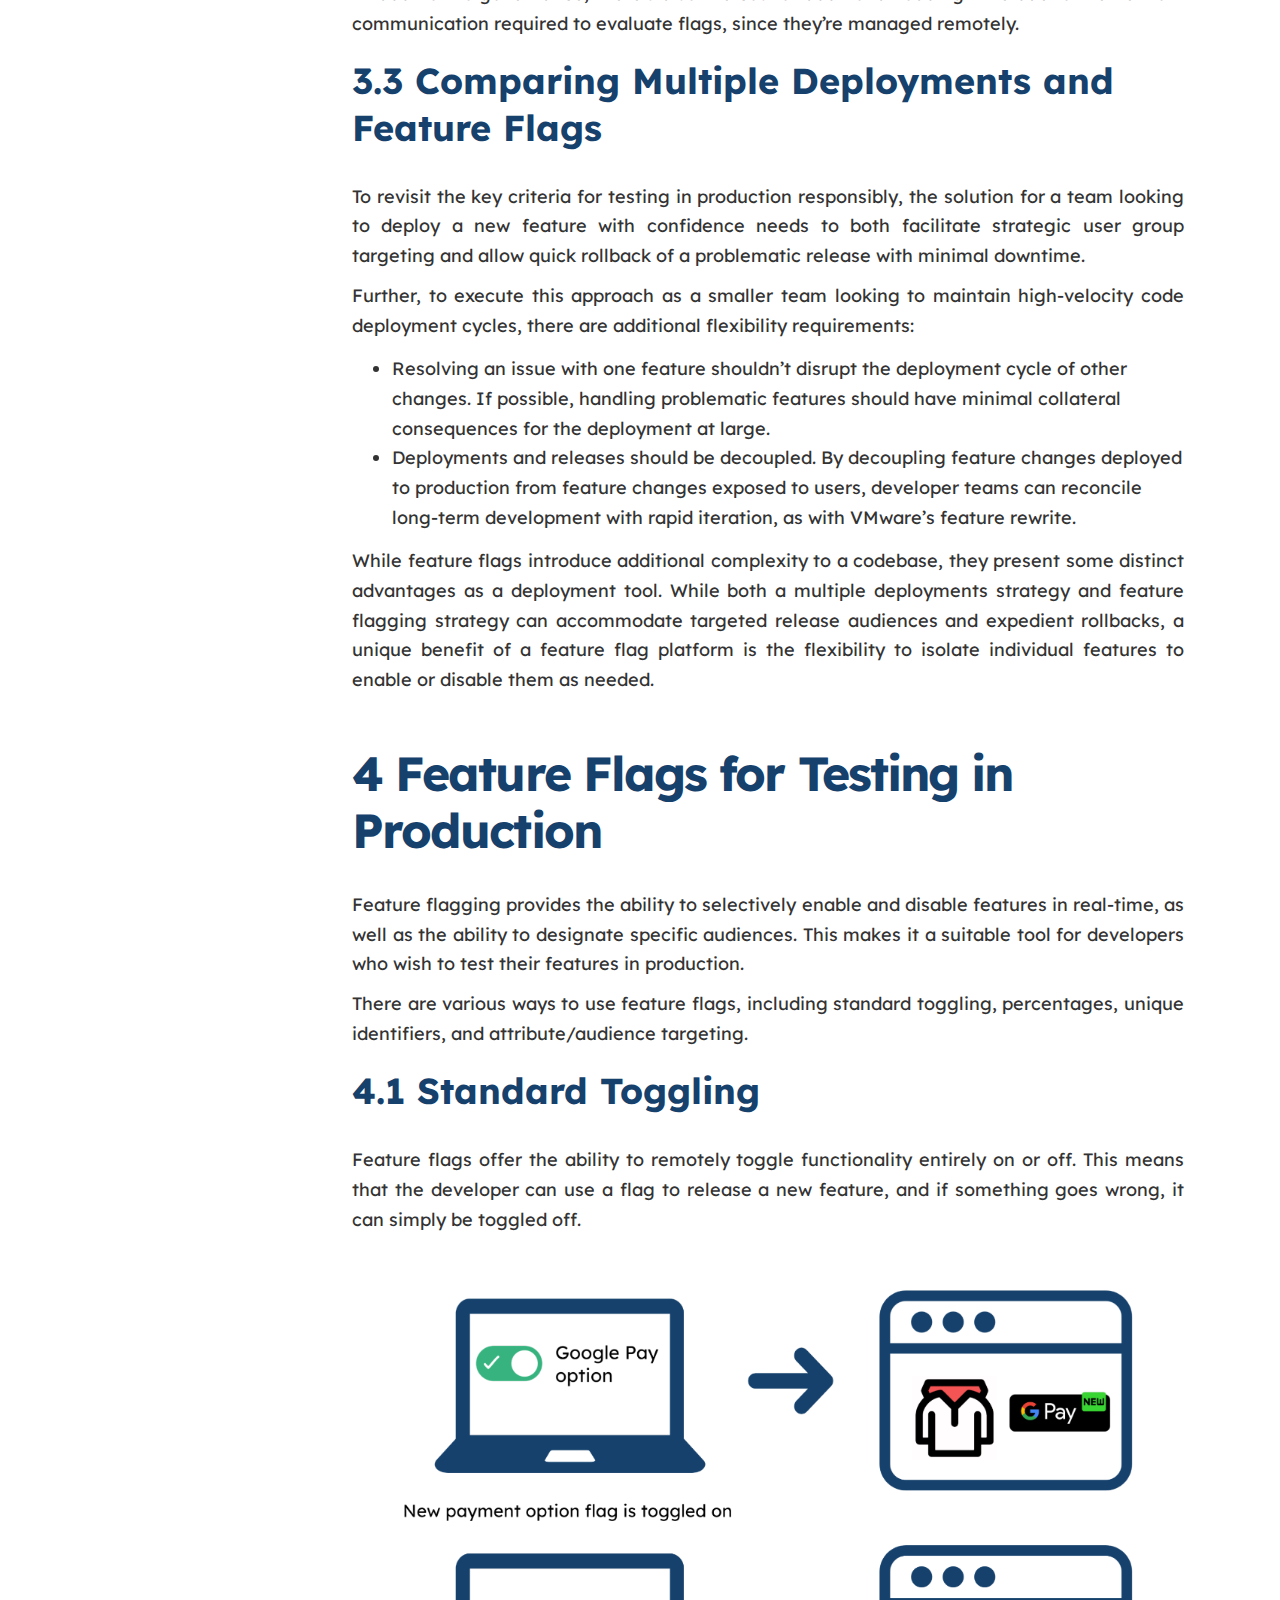
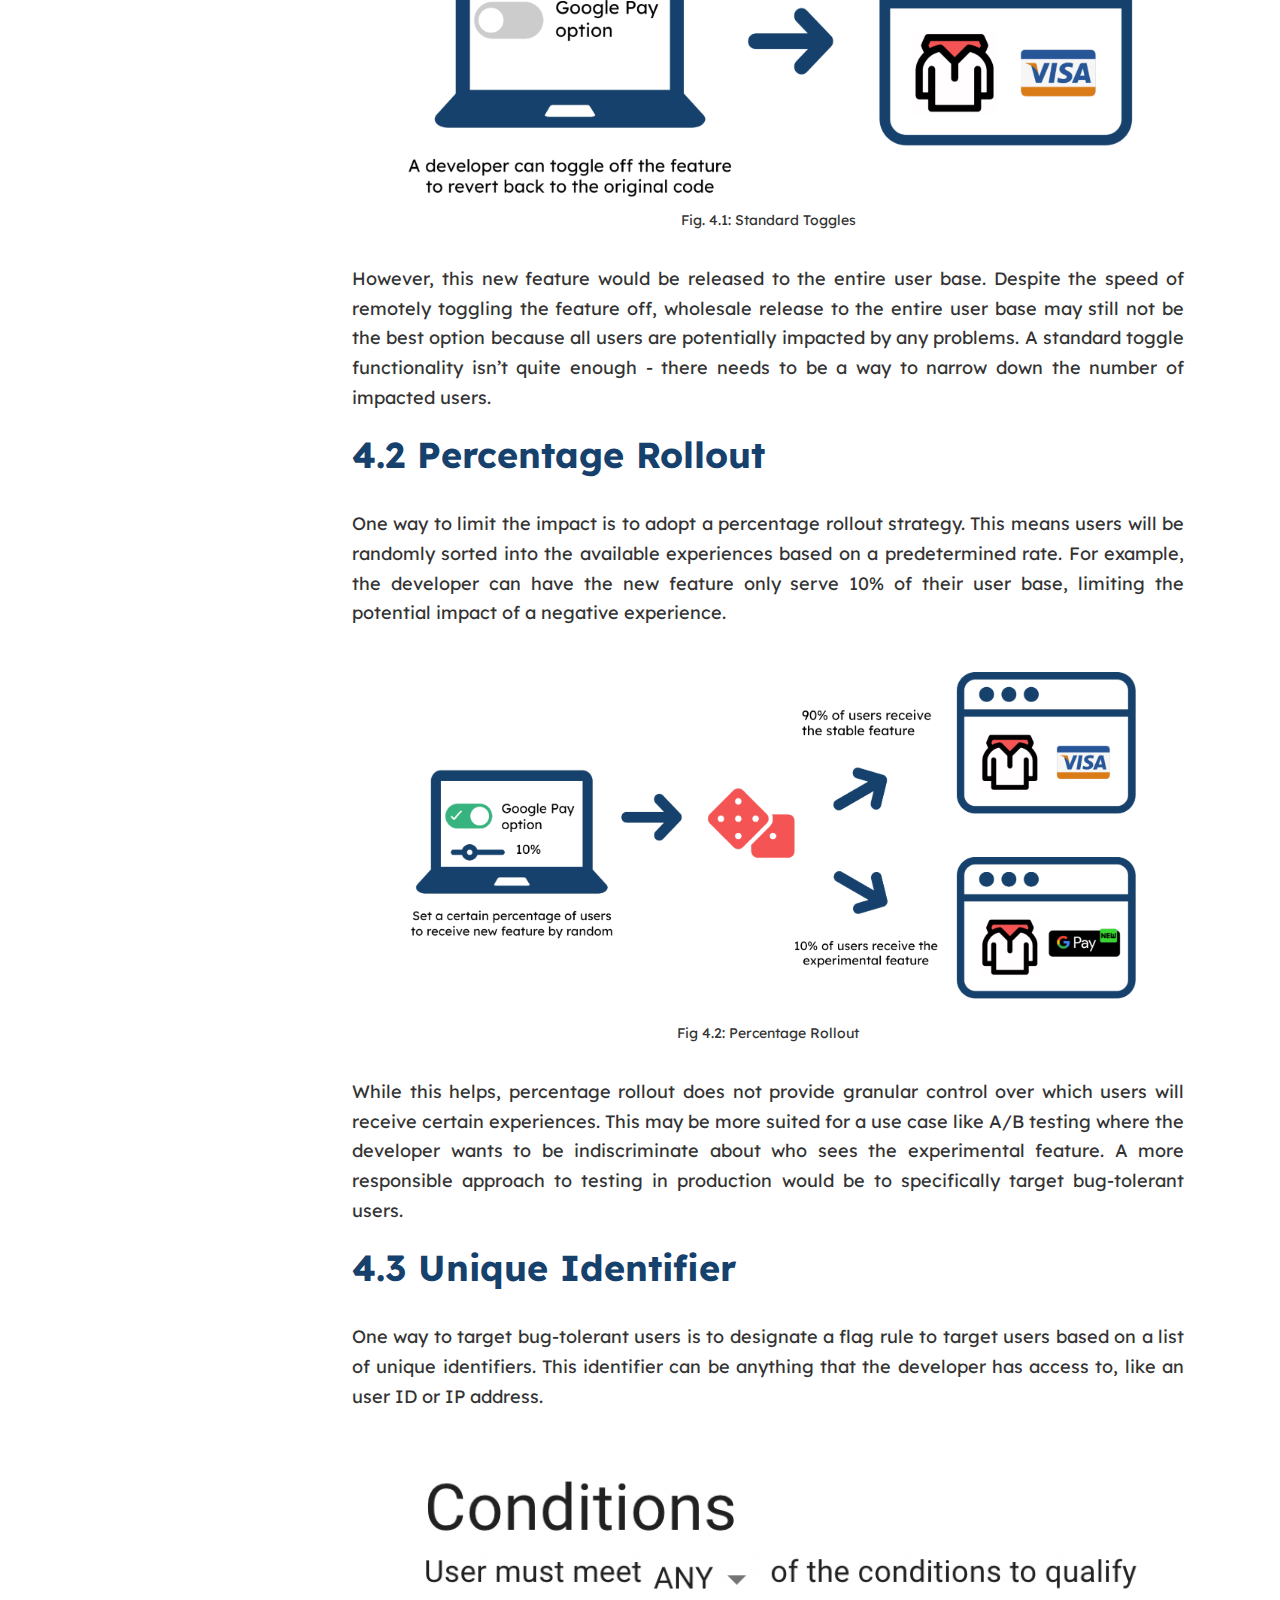
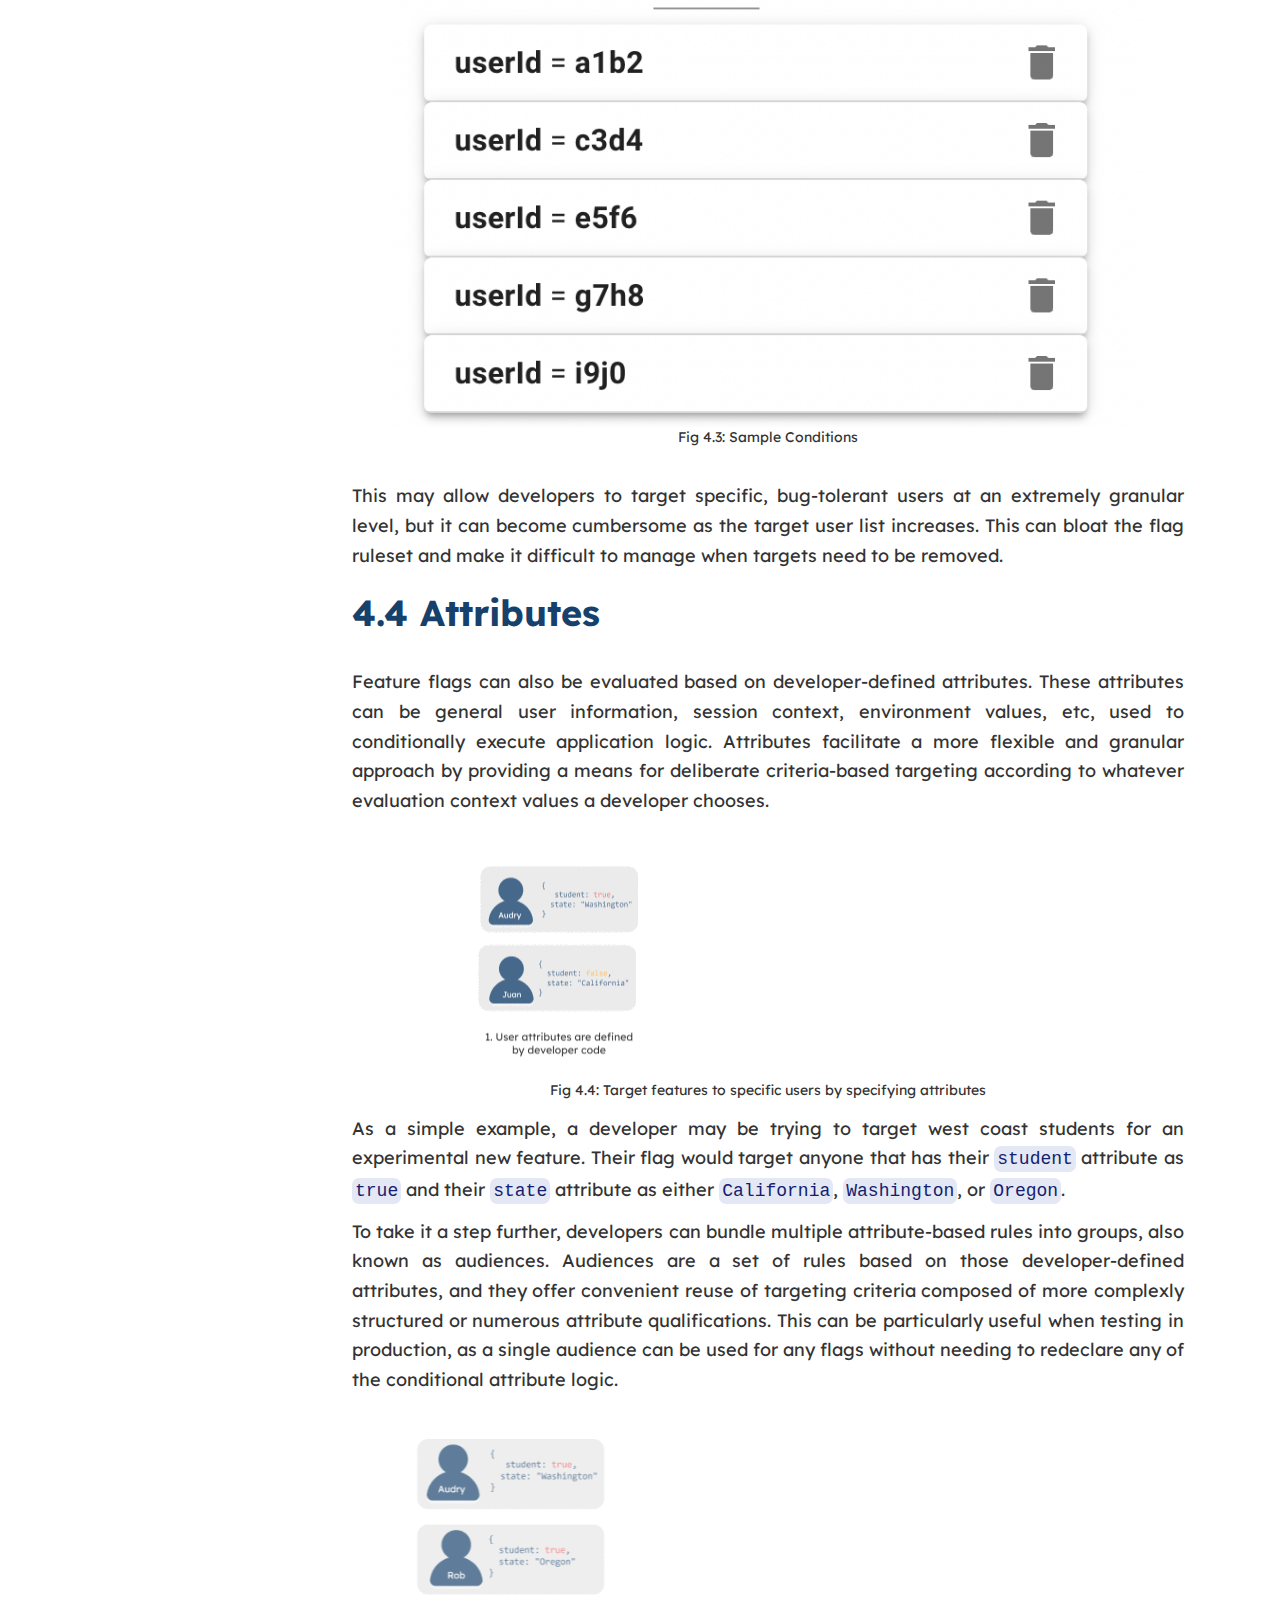
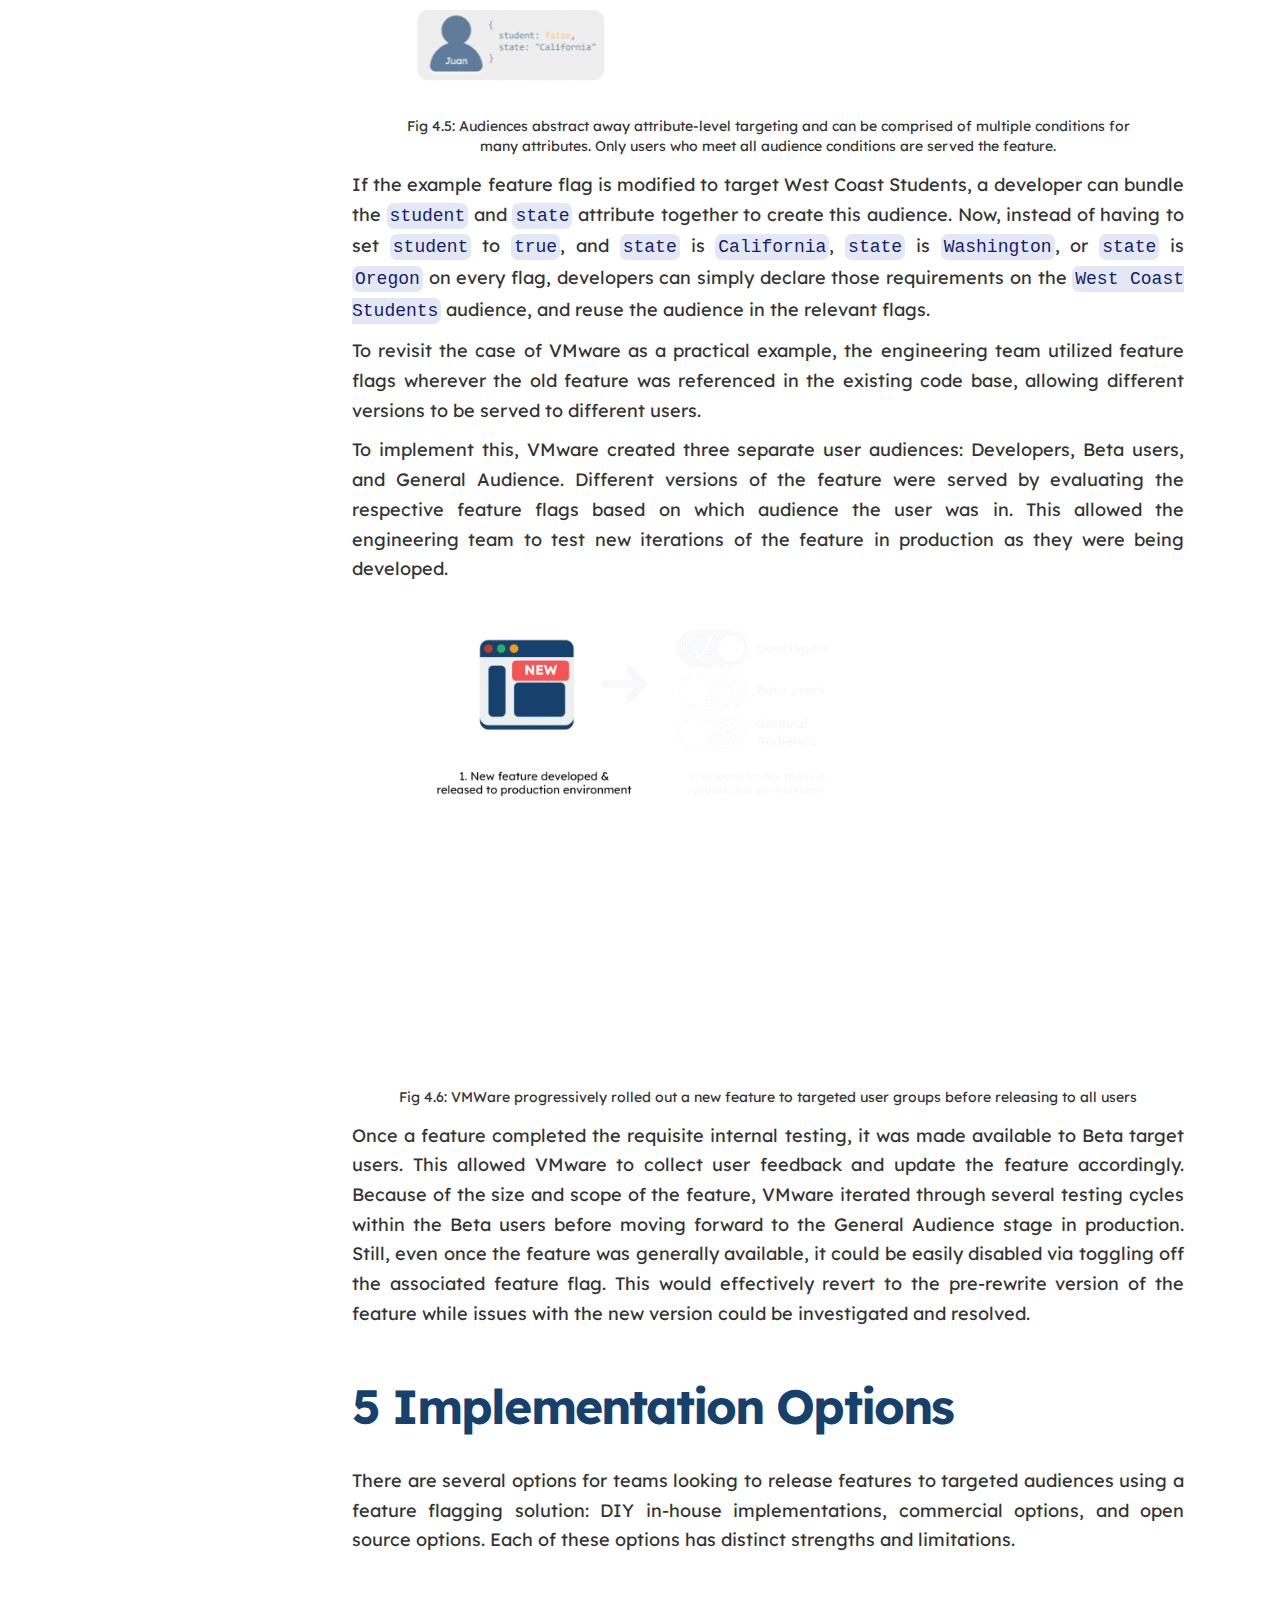
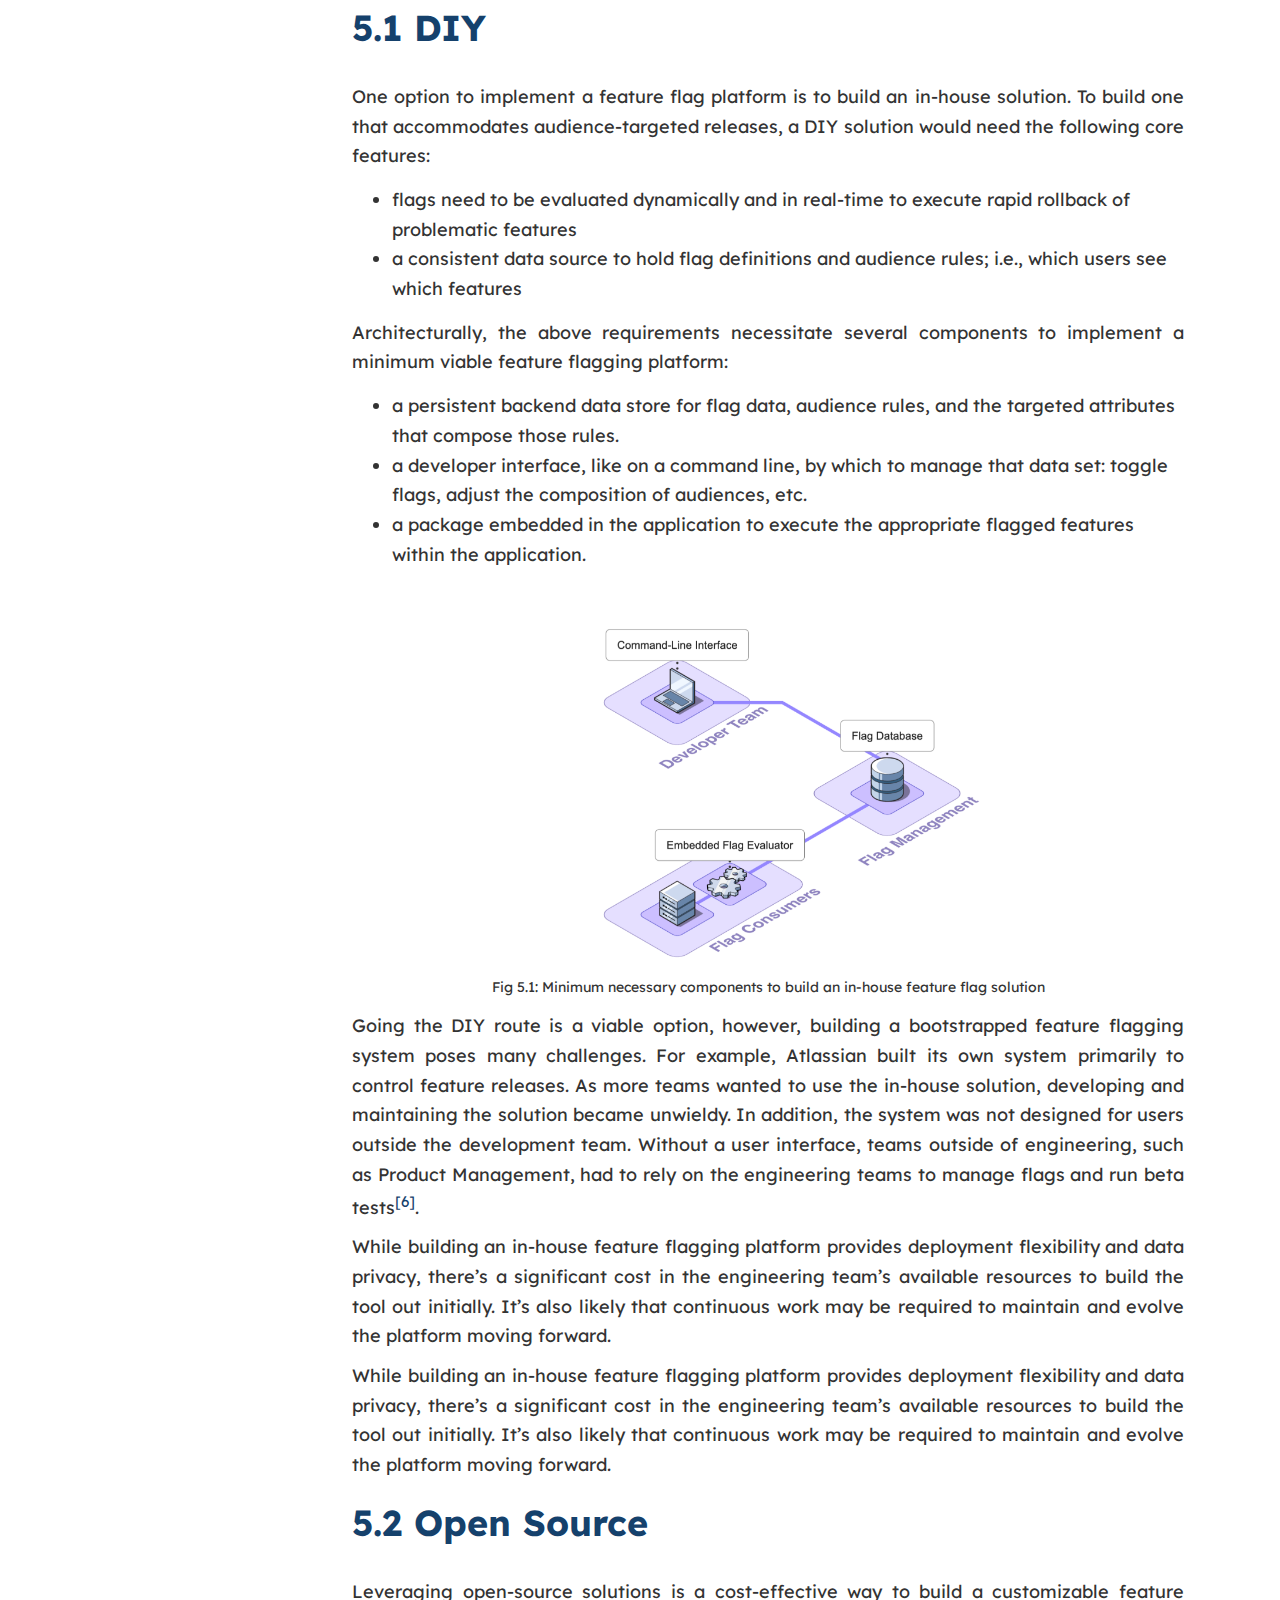
==== commit 1838a848: "api and webhooks imgs" ====
--- a/case-study copy.html
+++ b/case-study copy.html
@@ -900,7 +900,7 @@
           <li>The Flag Bearer does not have a way of knowing when updates are made to the flag rule set. This means that the Flag Bearer needs to make requests to the Manager to ensure that the most current rule set is being served whenever a new SDK request comes in. Additionally, Flag Bearer would not have access to any rule set updates in real time.</li>
         </ul>
         <figure>
-          <img src="assets/images/image20.png" alt="">
+          <img src="assets/images/case_visuals/api_comms.png" alt="API Model">
           <figcaption>Fig 8.3.1a: Consumer must initiate communication and wait for a response from the API Server</figcaption>
         </figure>
         <h5>Webhooks</h5>
@@ -913,7 +913,7 @@
          
         <p>While webhooks allow the Flag Bearer to receive real-time updates and reduce traffic to the Manager, it still adds complexity to the Flag Bearer to handle ingesting and distributing of event notifications.</p>
         <figure>
-          <img src="assets/images/image32.png" alt="">
+          <img src="assets/images/case_visuals/webhooks.png" alt="Webhooks Model">
           <figcaption>Fig 8.3.1b: Communication is unidirectional and data is pushed from the Producer to Consumer</figcaption>
         </figure>
         
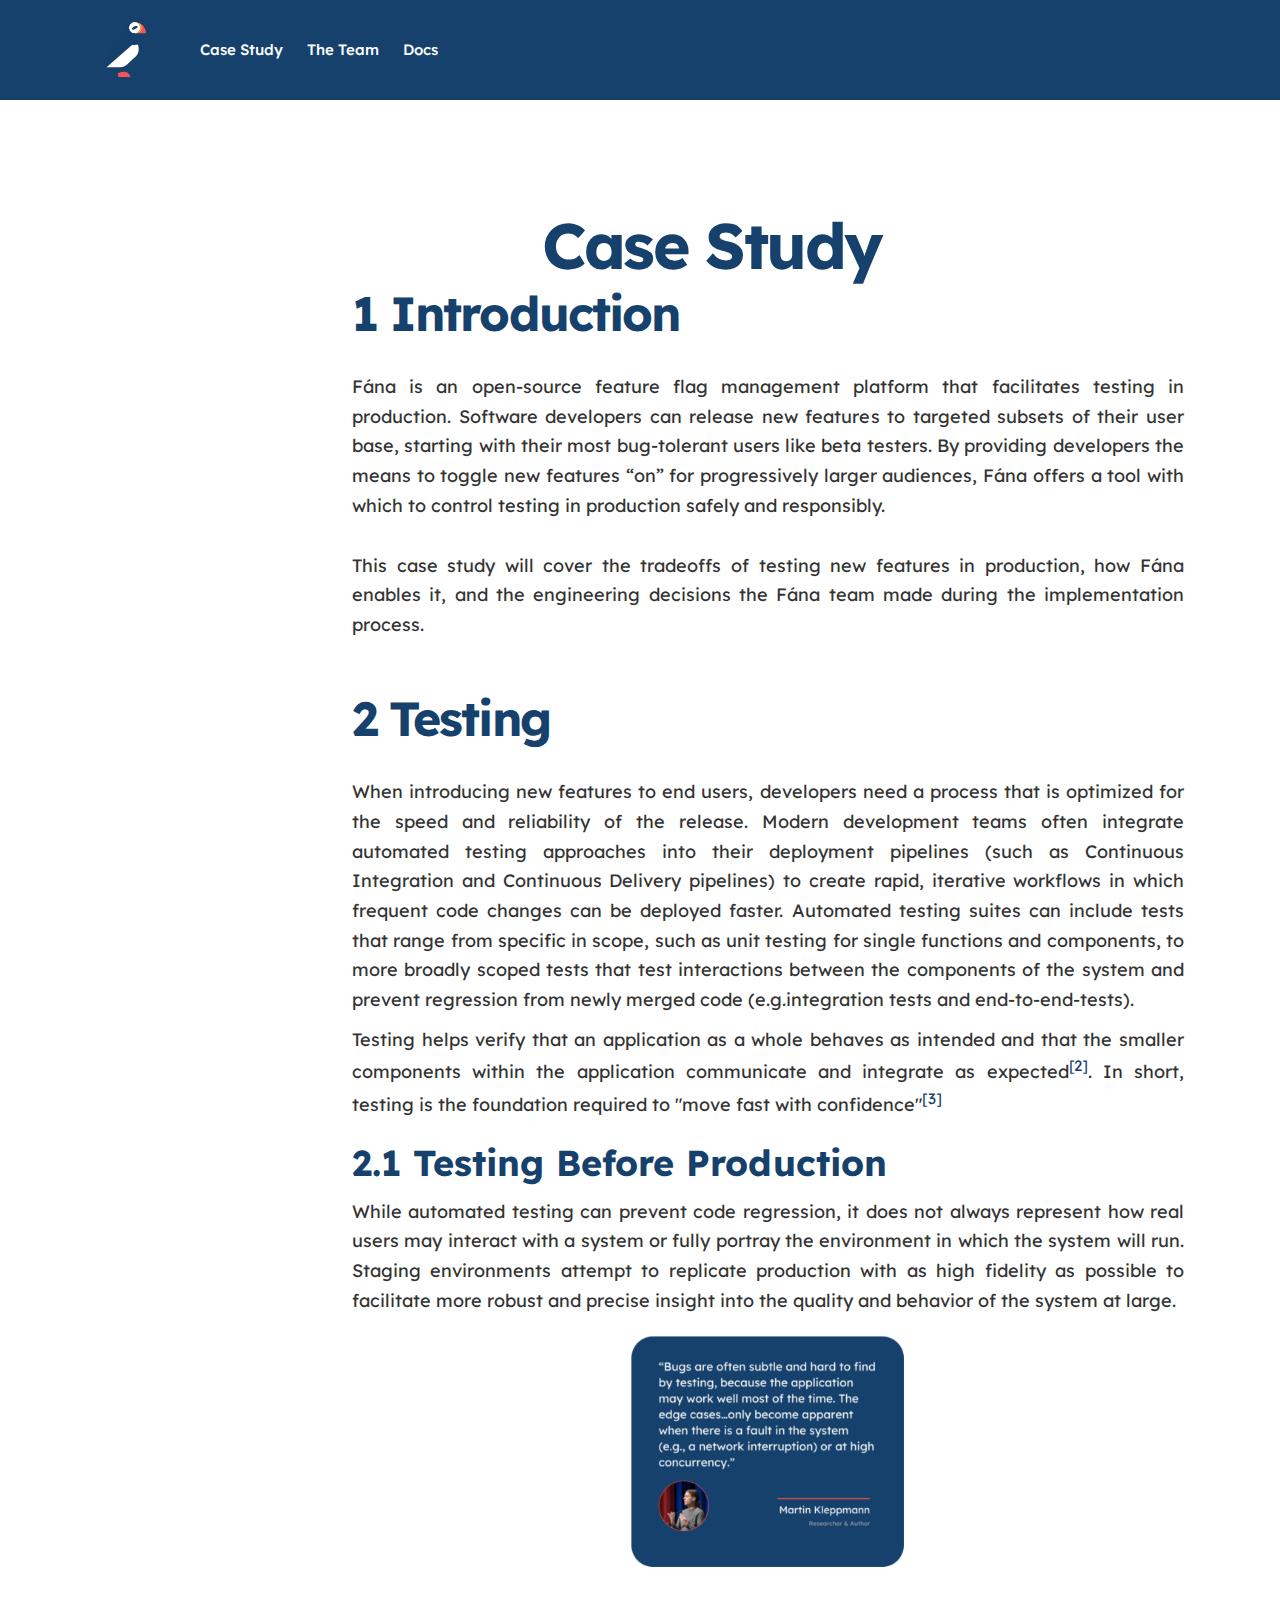
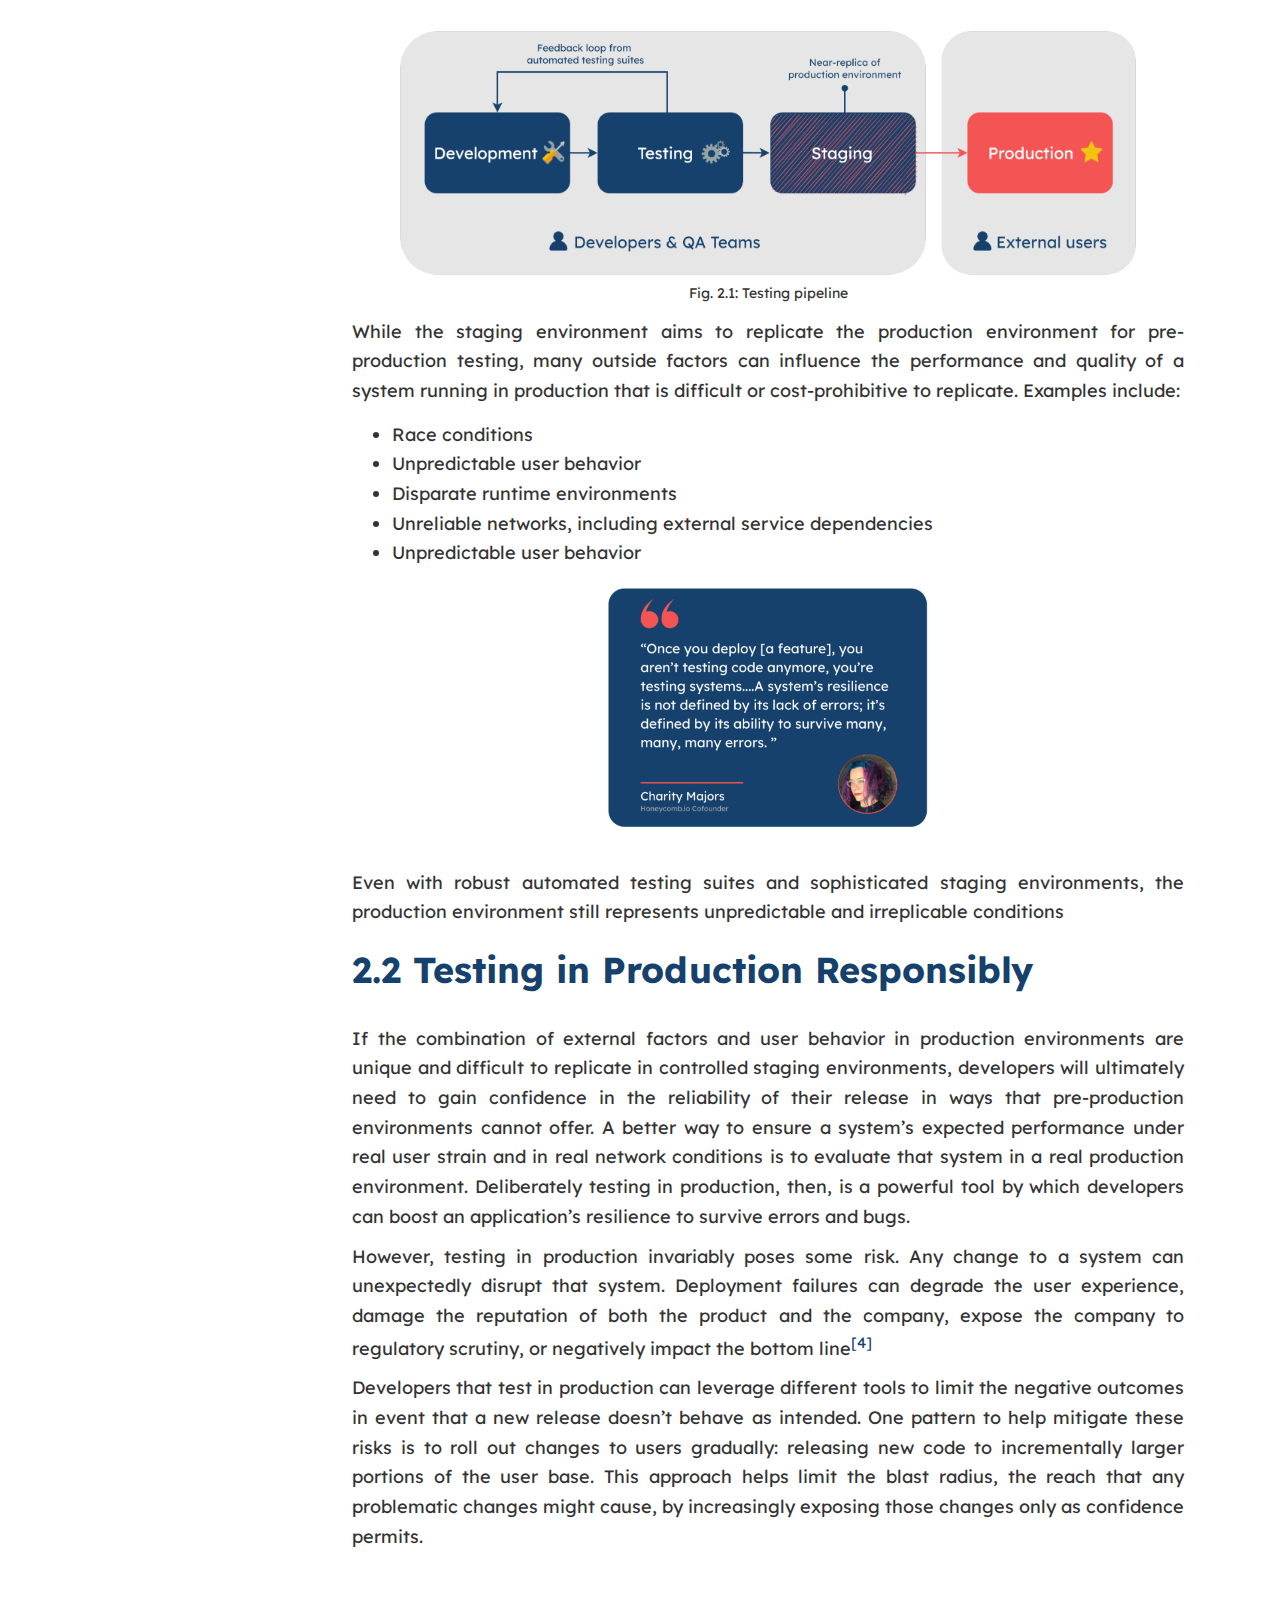
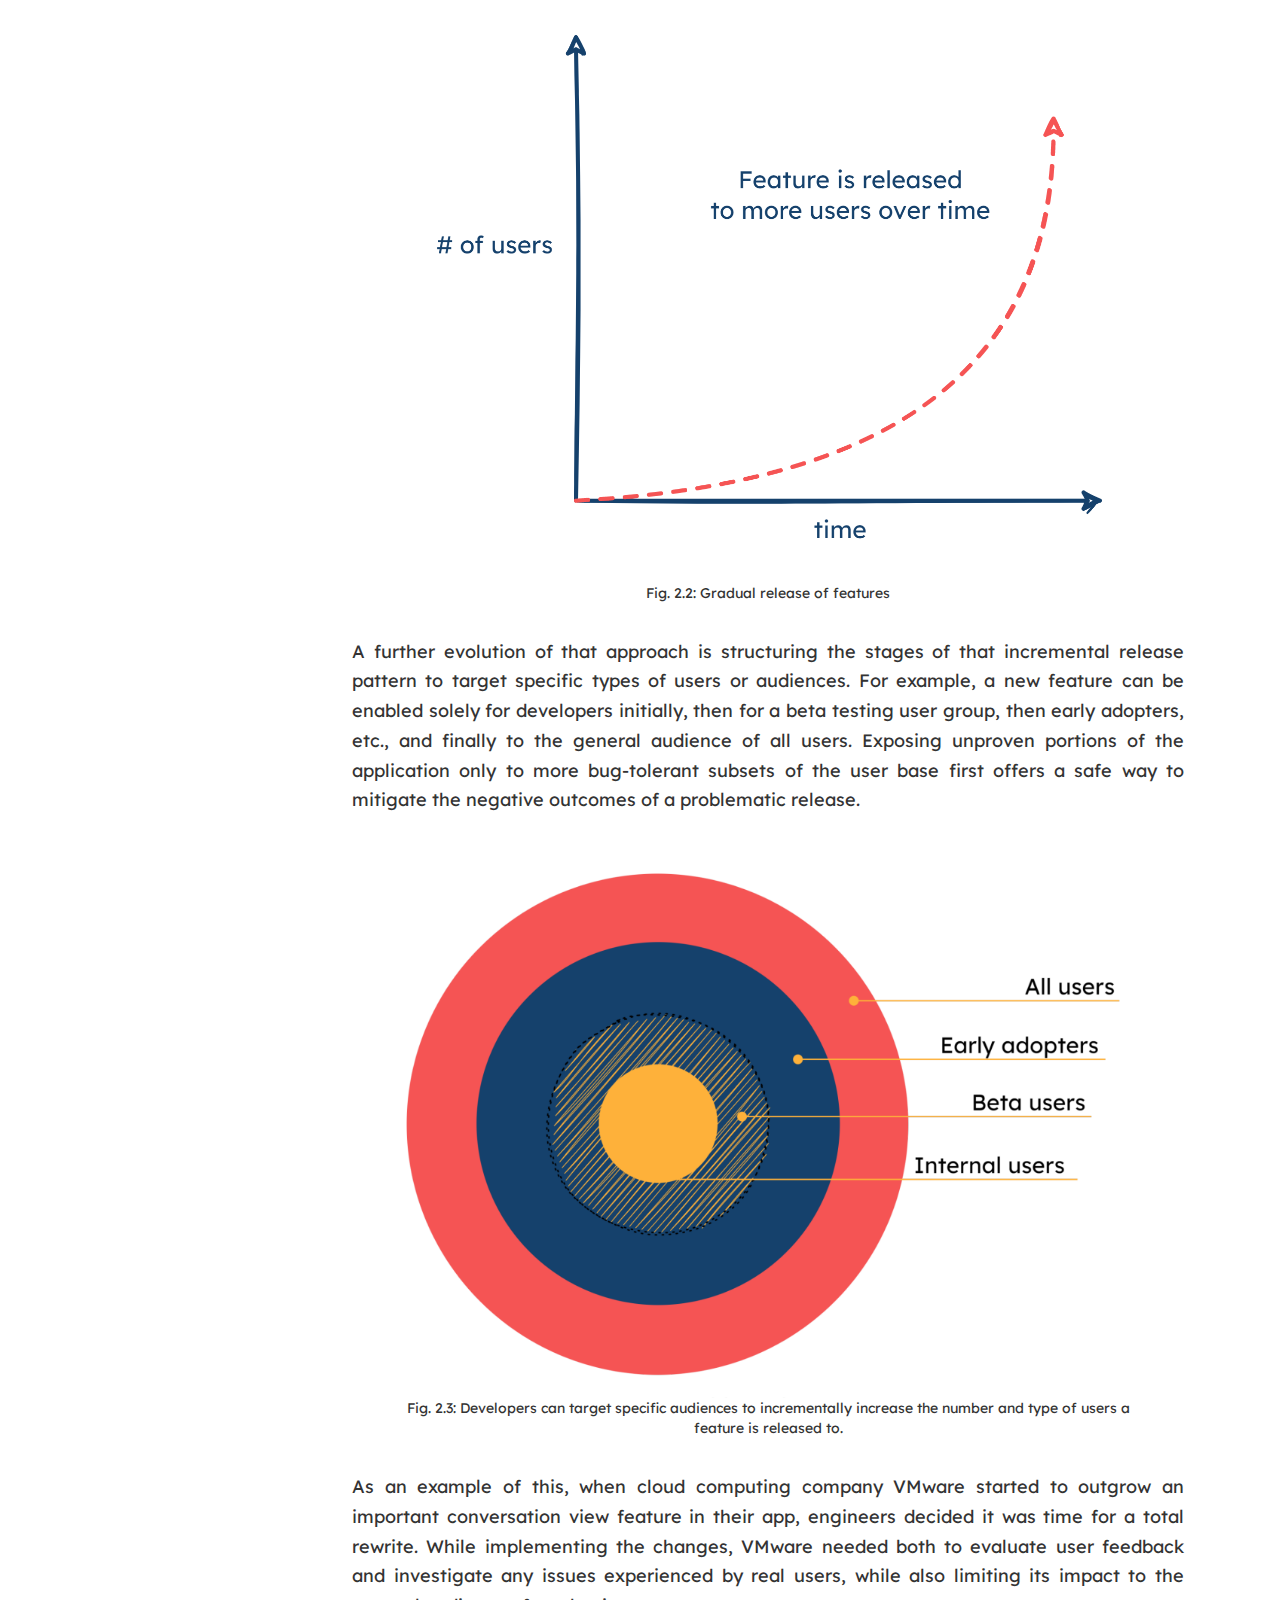
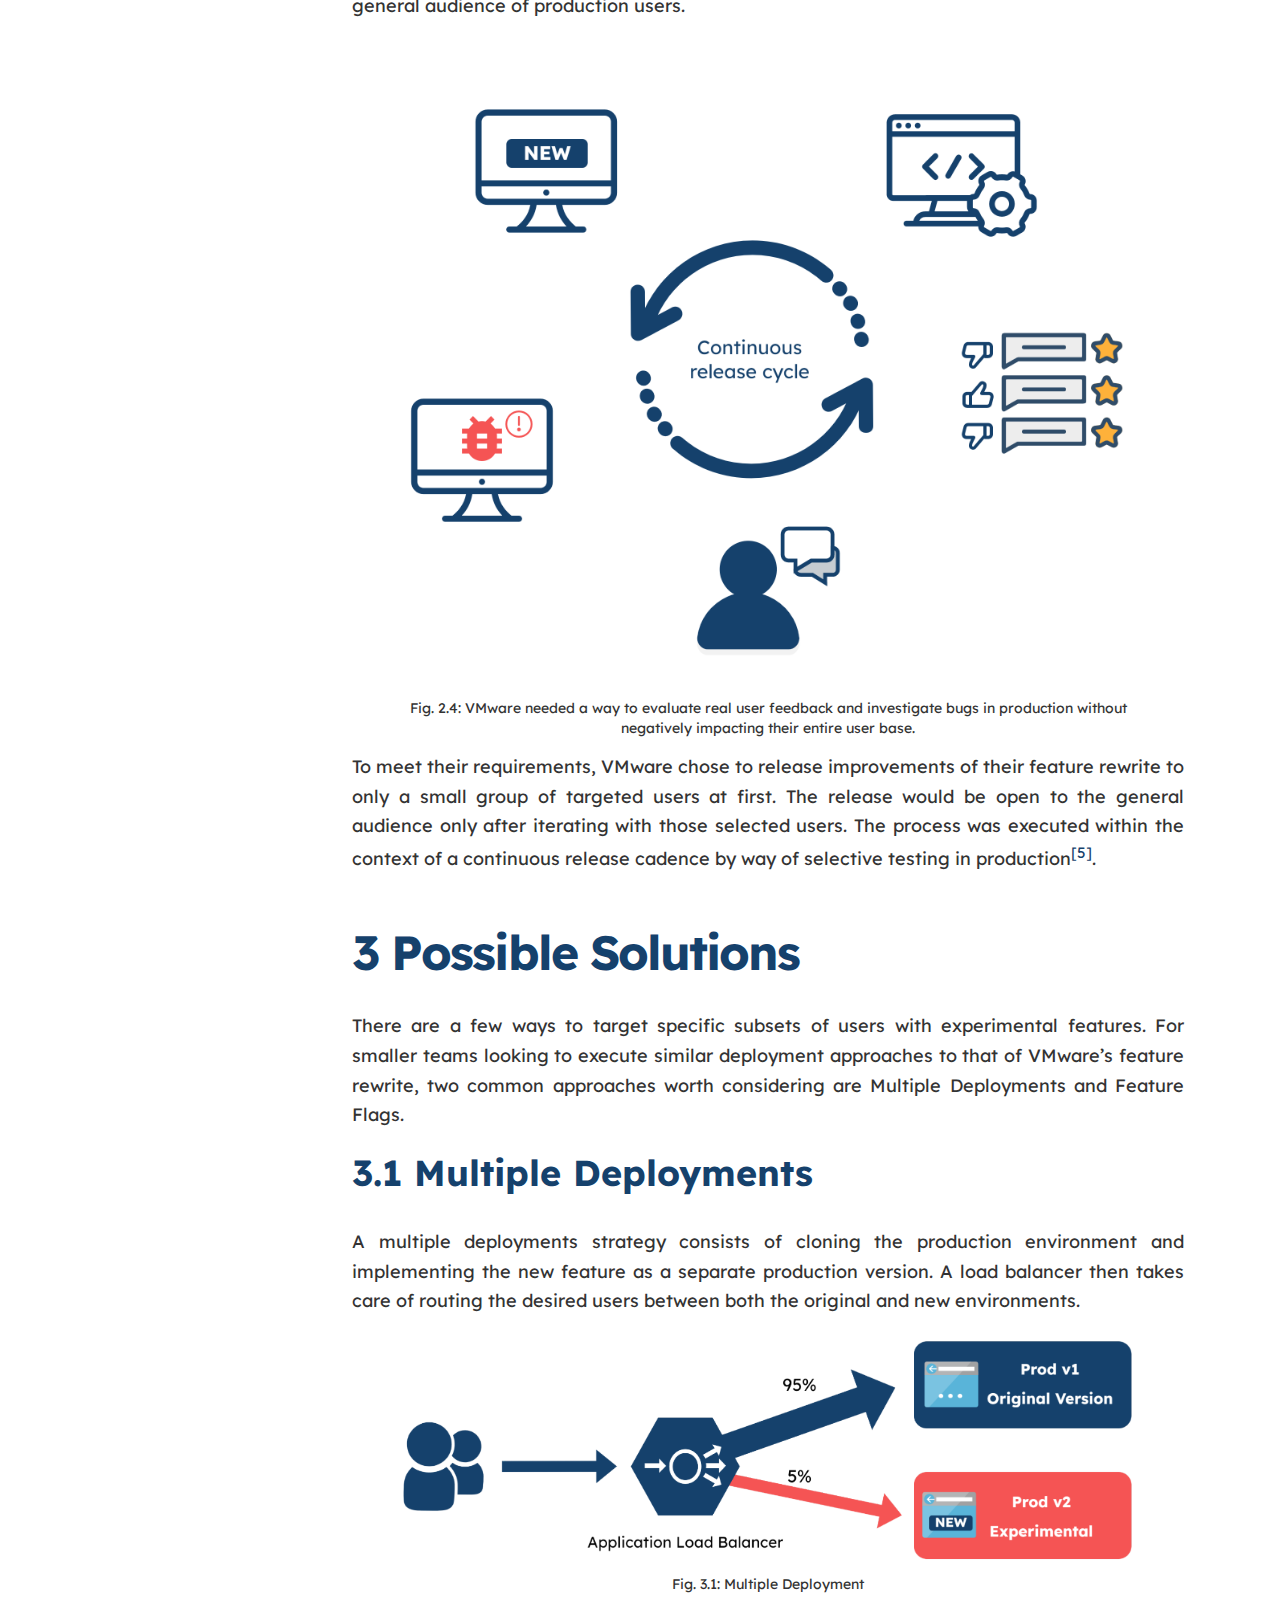
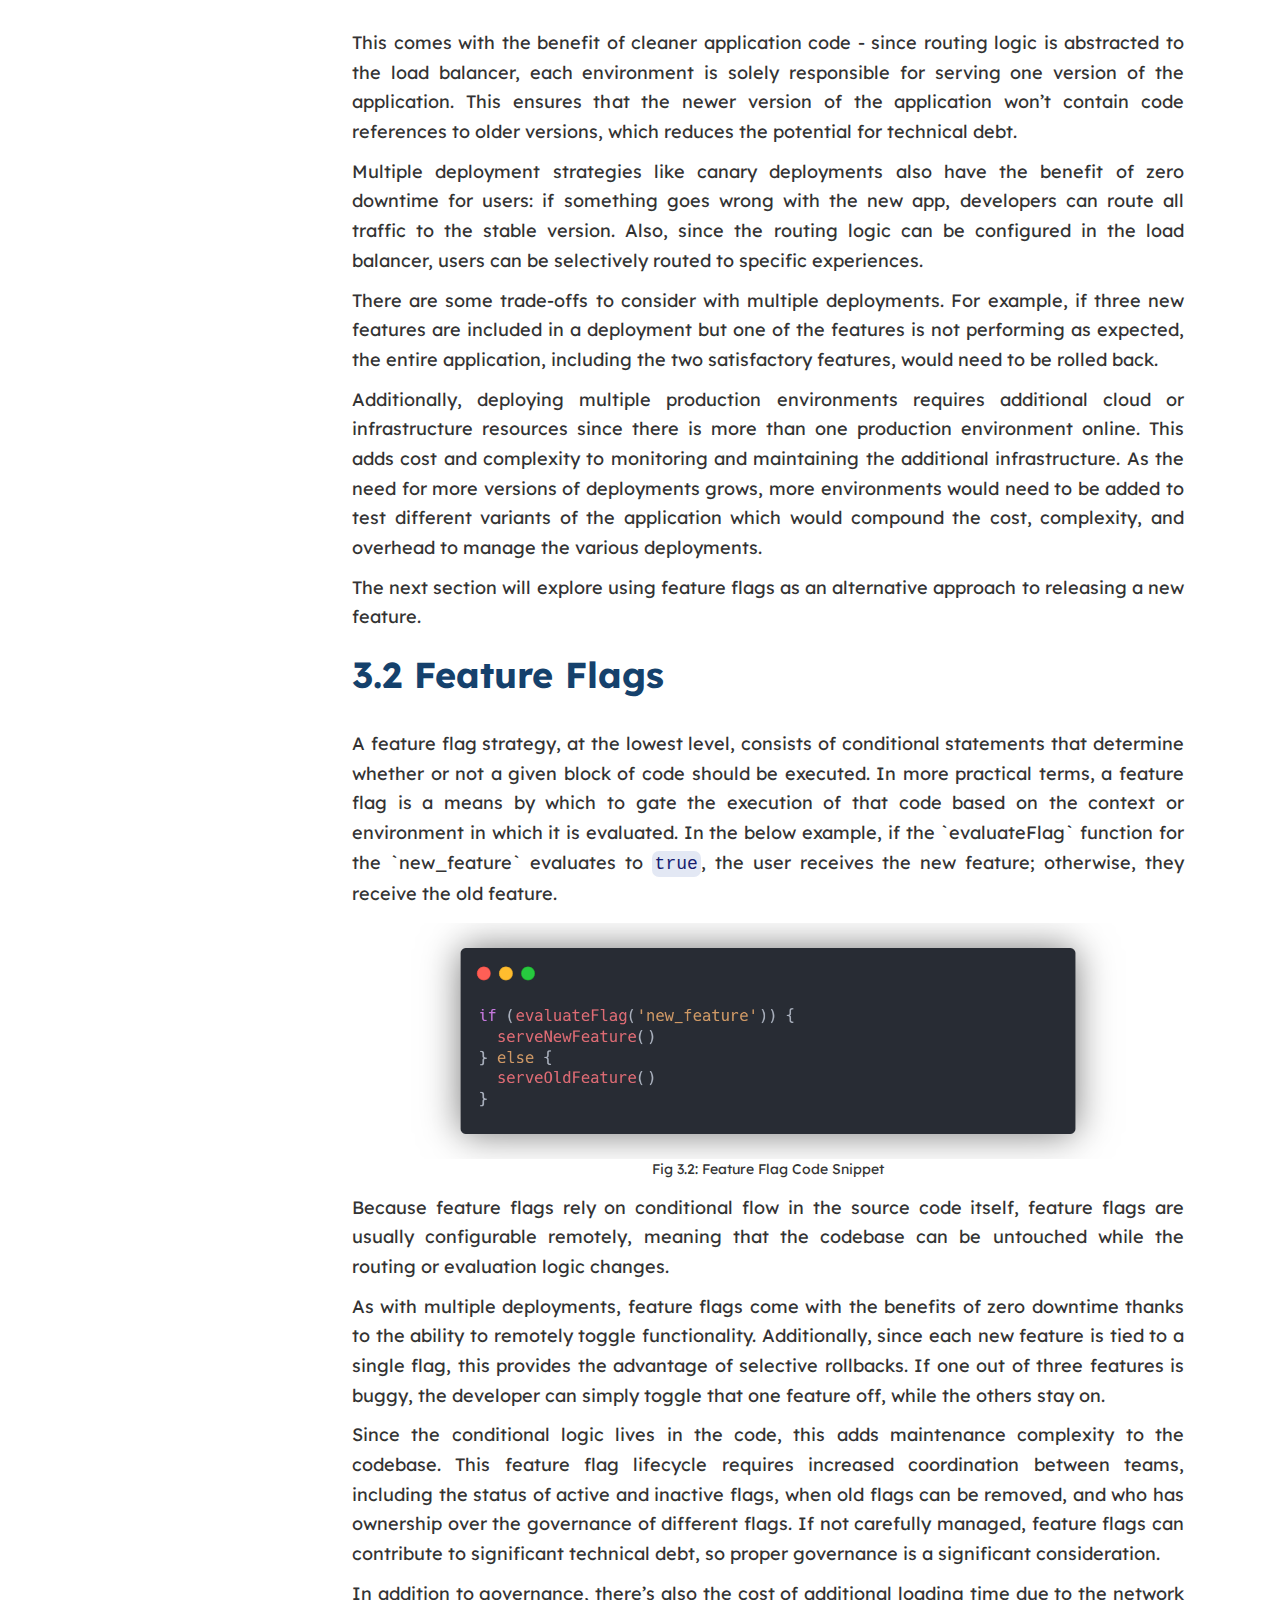
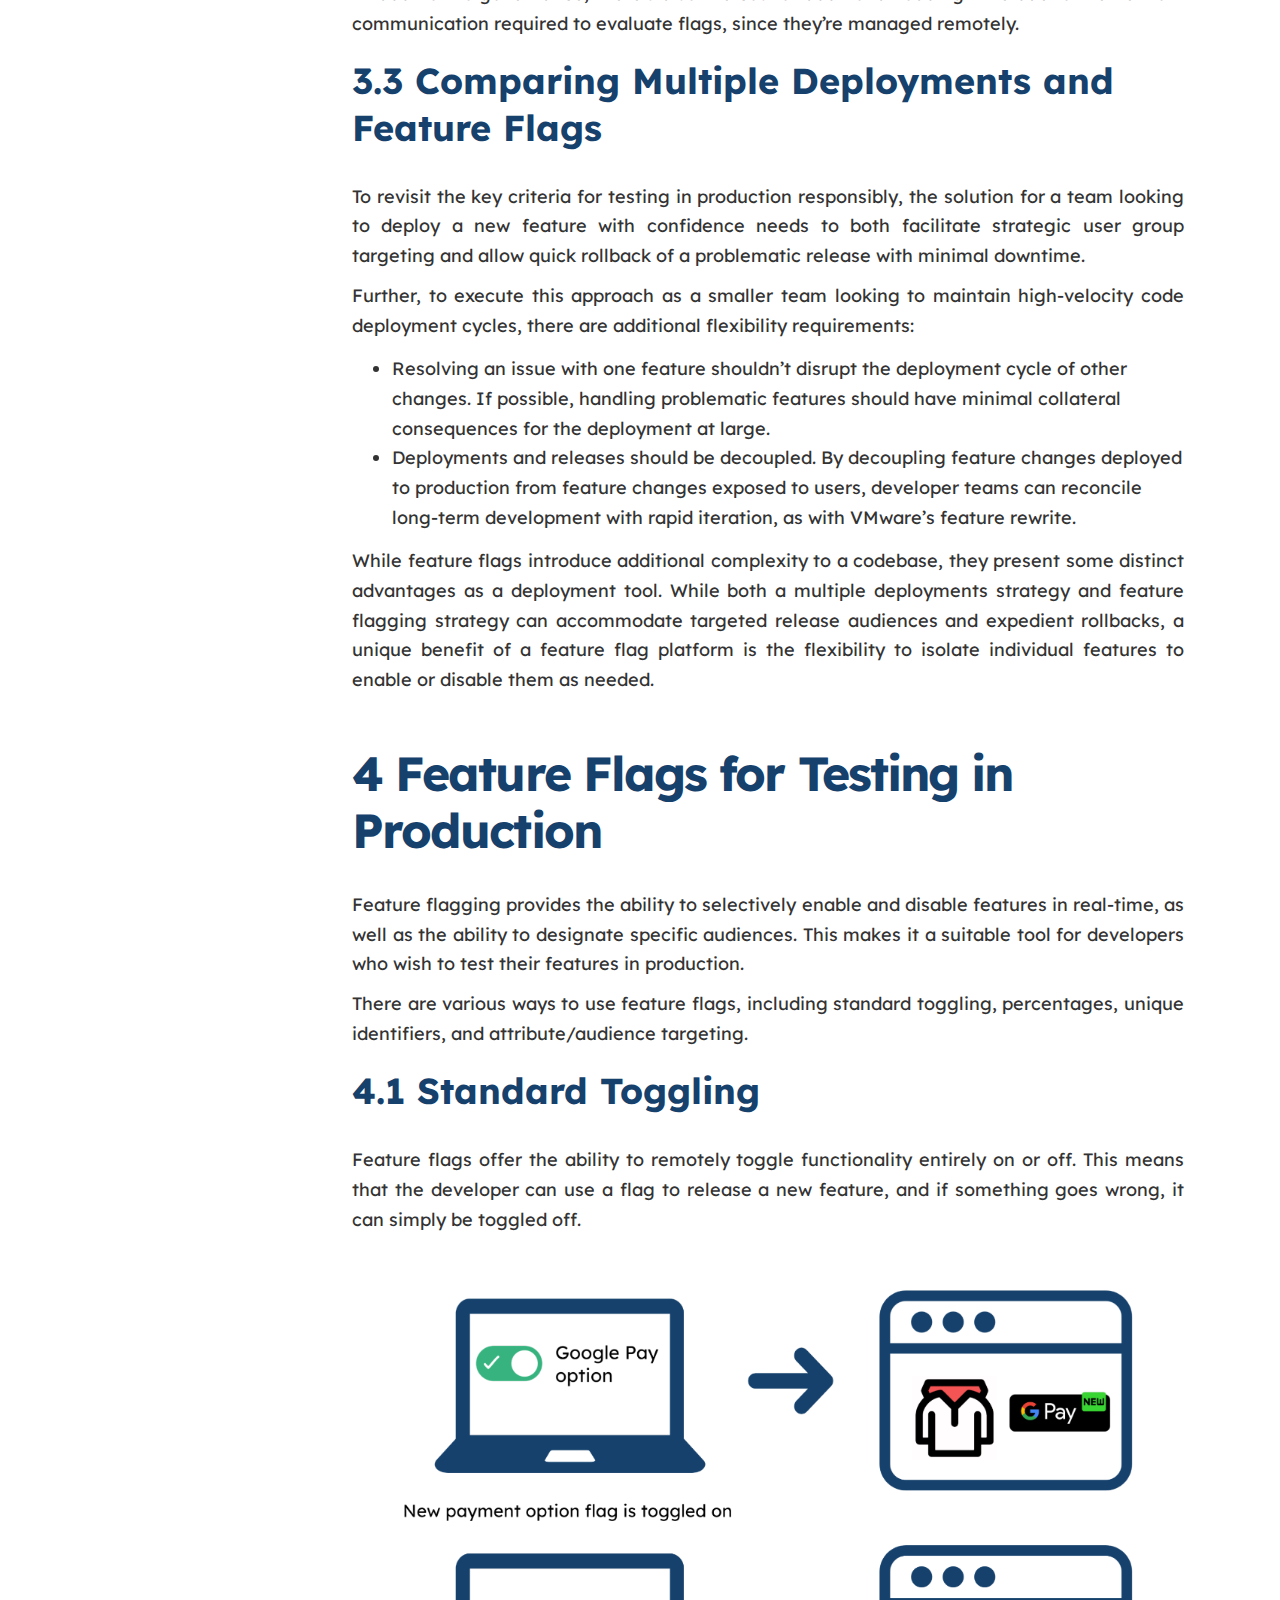
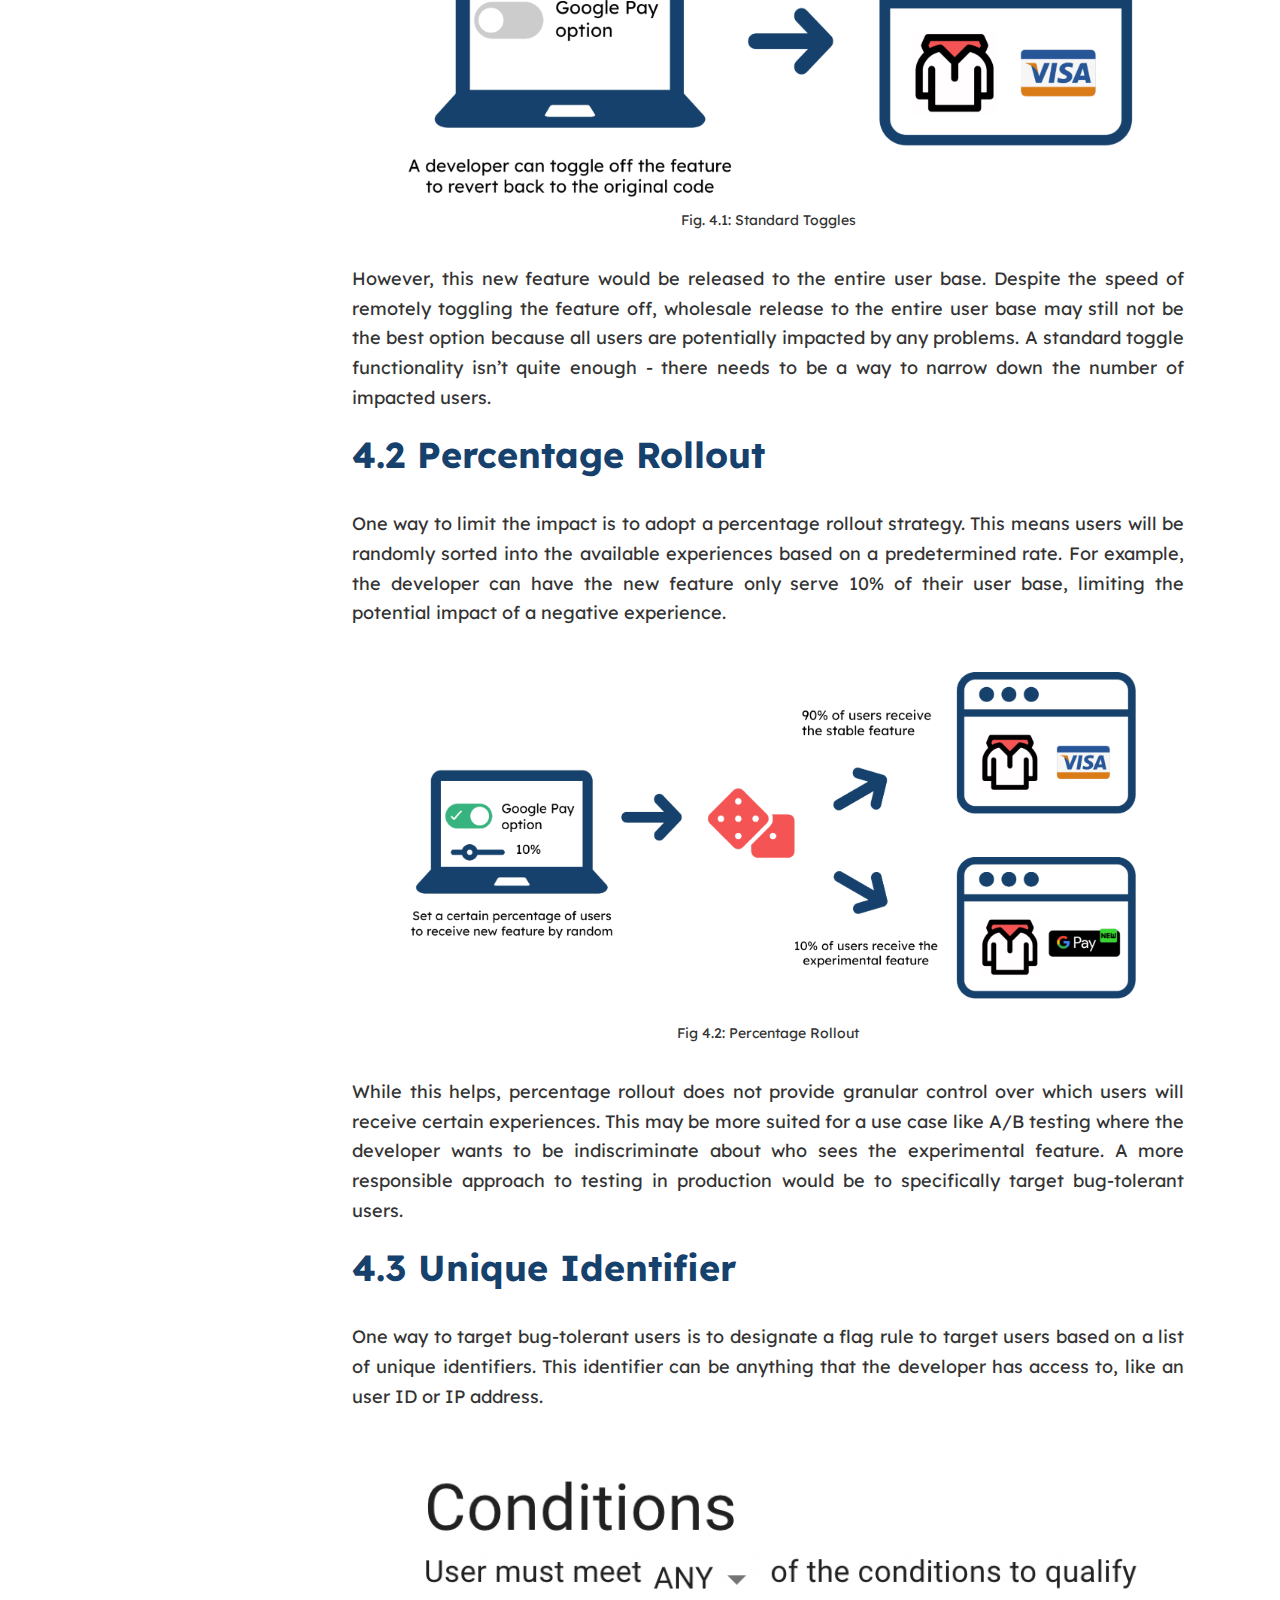
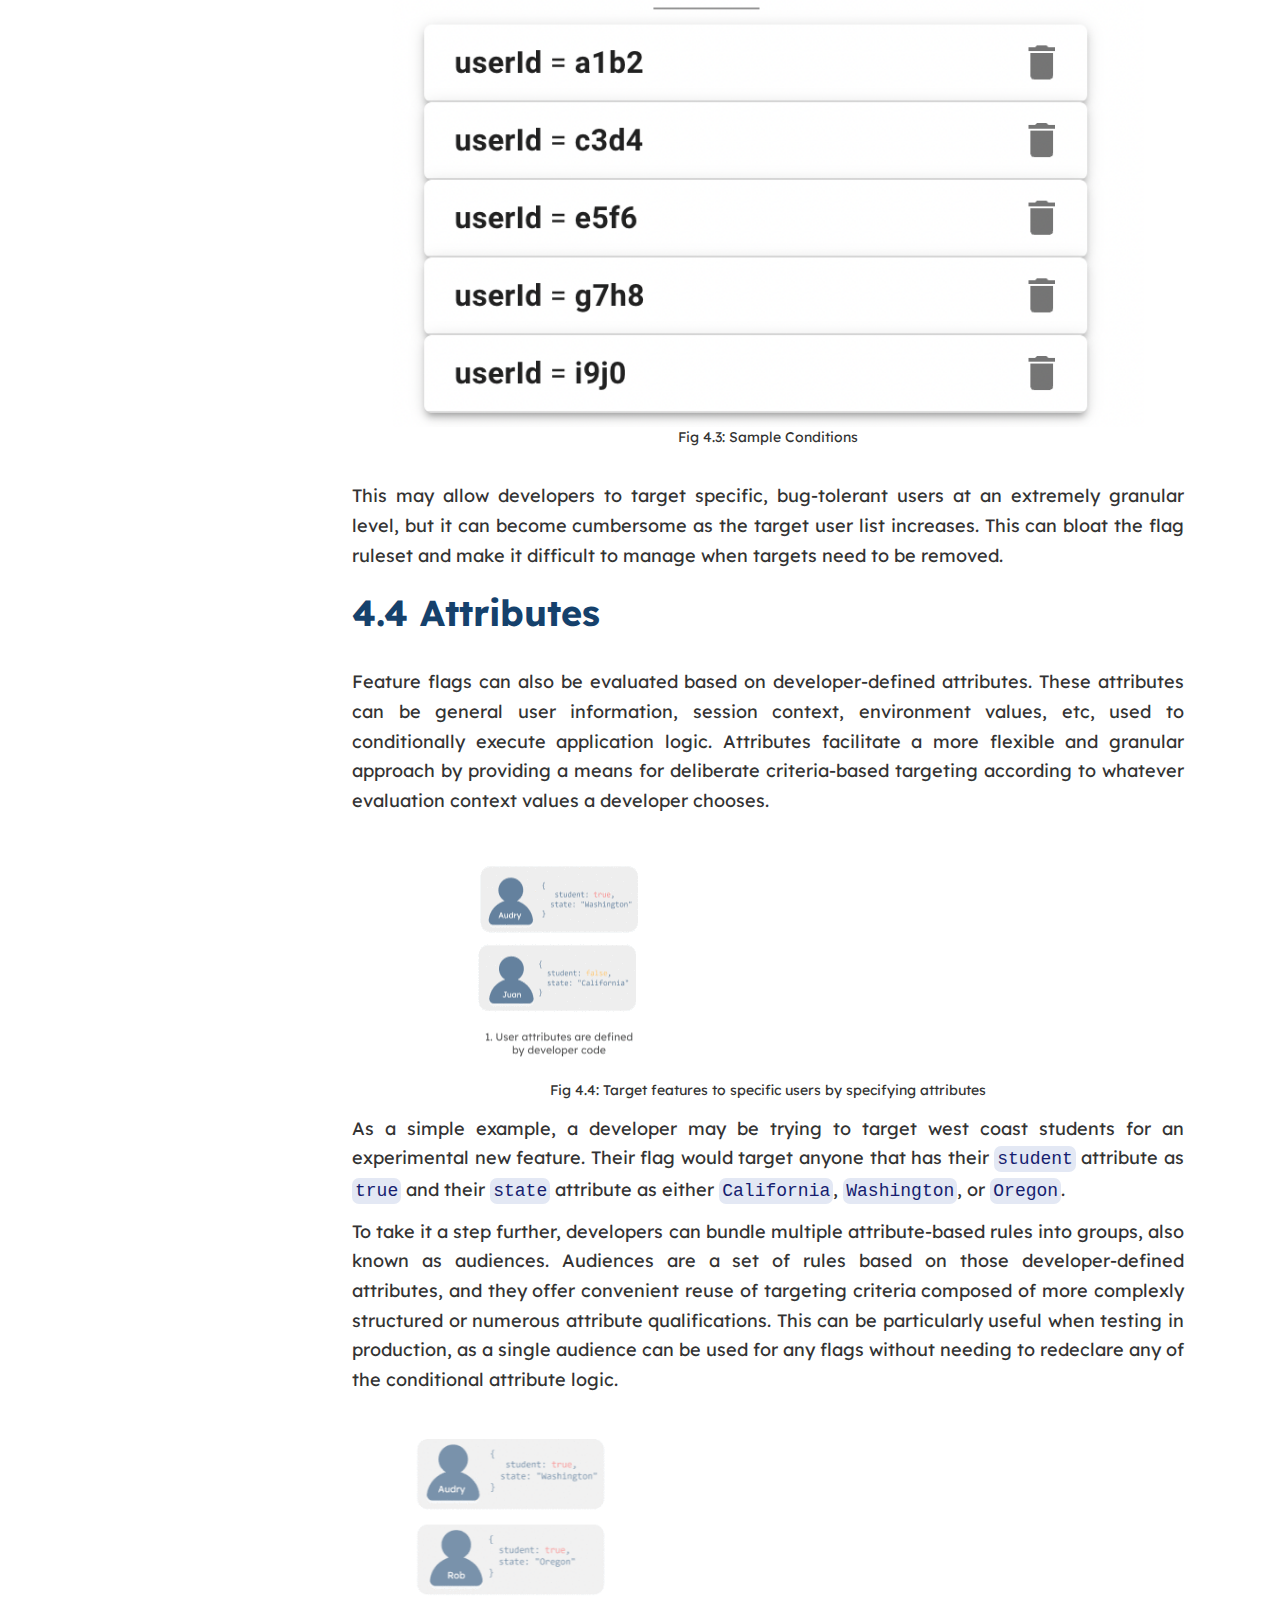
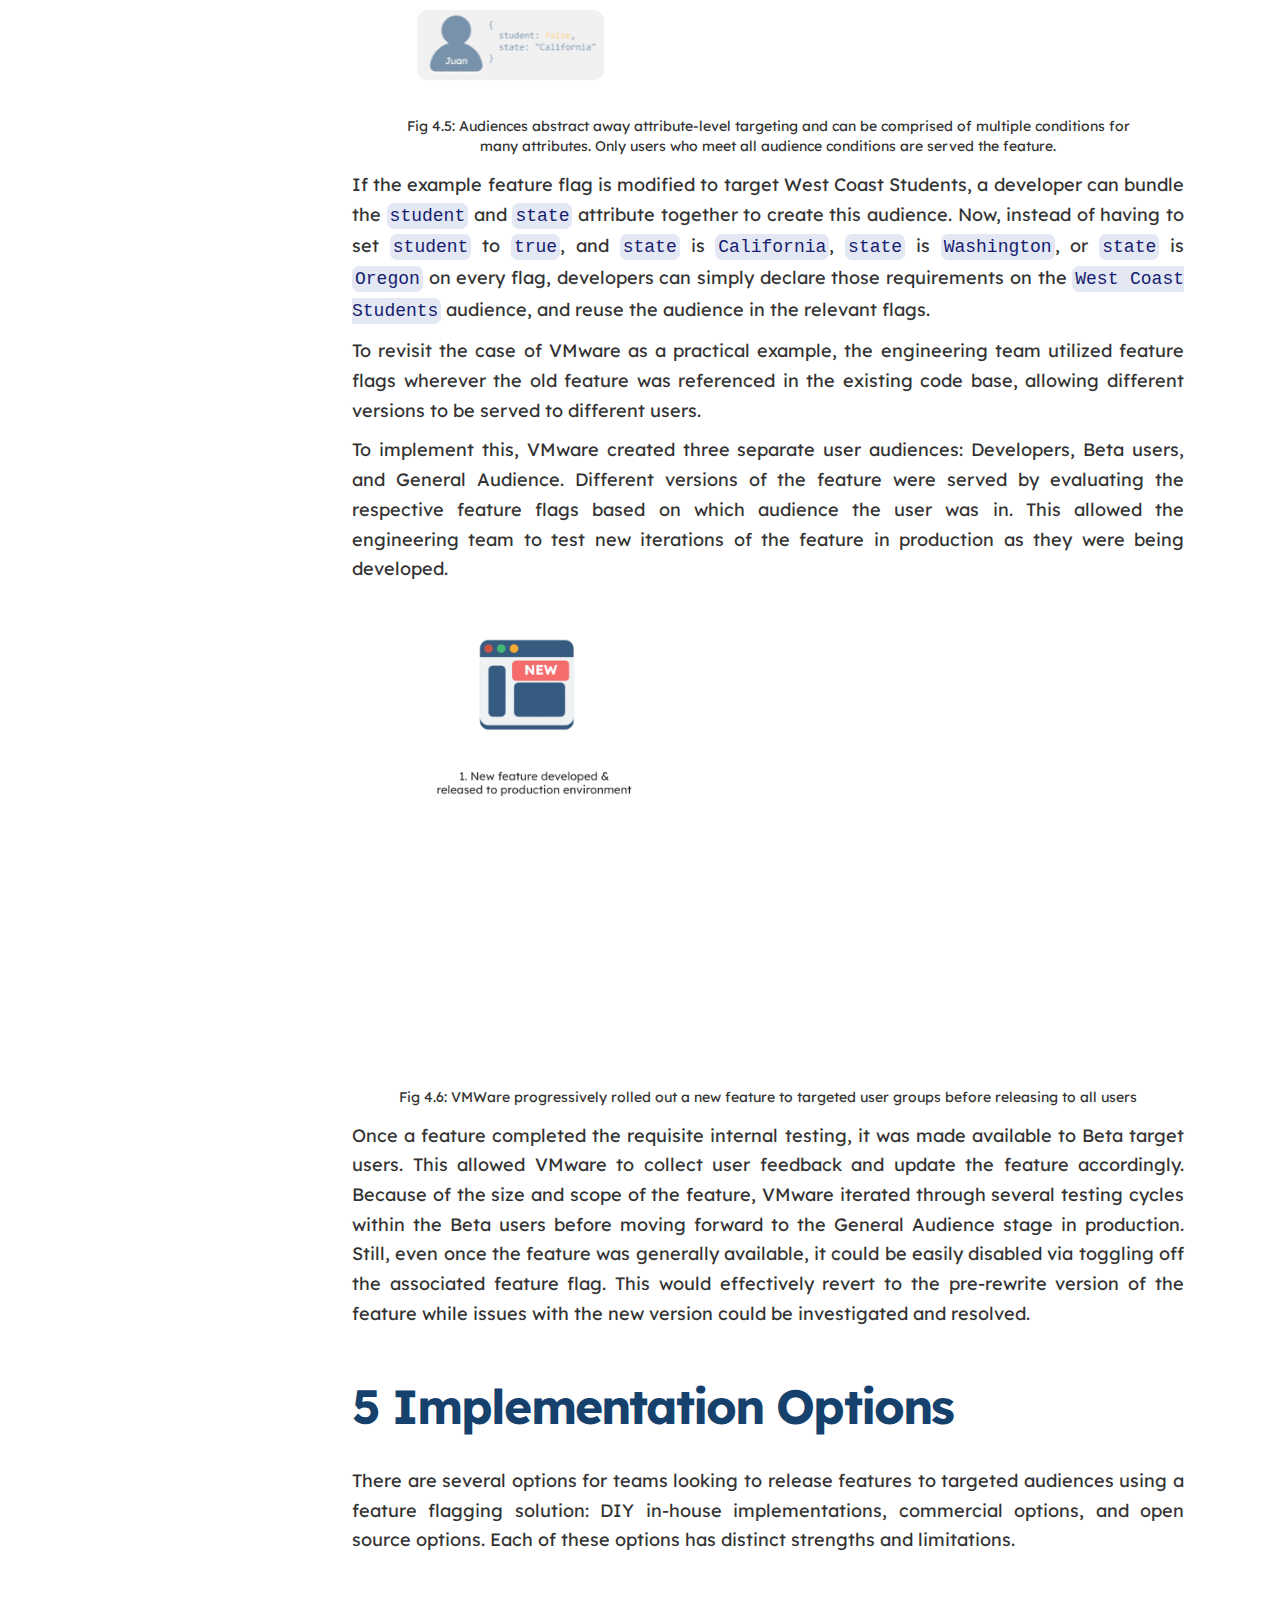
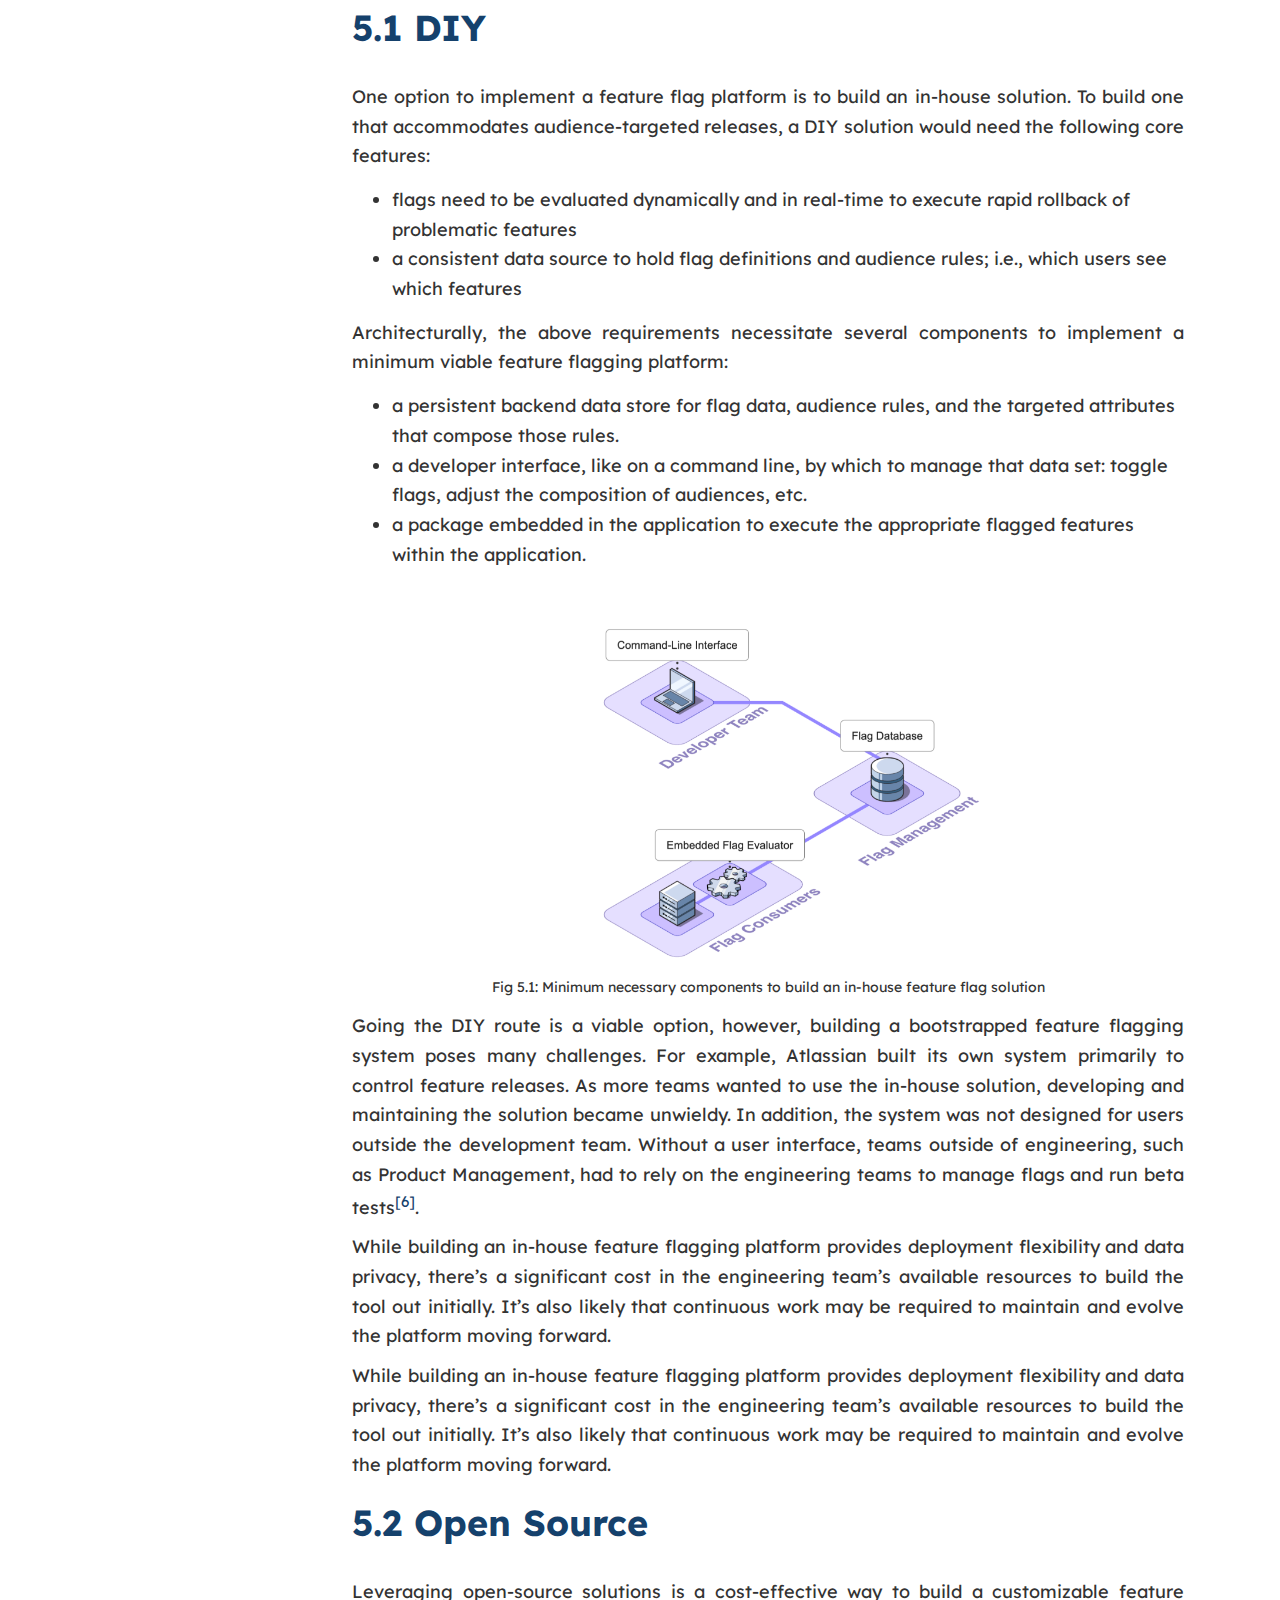
==== commit 10de8749: "Added ded formatted citation" ====
--- a/case-study copy.html
+++ b/case-study copy.html
@@ -3,13 +3,8 @@
 
 <head>
   <meta charset="utf-8" />
-  <title>Fána • Case Study</title>
+  <title>Fána Feature Flags • Case Study</title>
   <meta content="width=device-width, initial-scale=1" name="viewport" />
-  <meta name="image" property="og:image" content="assets/images/fana-thumbnail.png">
-  <meta name="title" property="og:title" content="Fána">
-  <meta name="description" content="Fána is an open-source feature flagging platform specializing in audience targeting to enable developers to deploy and test new features in production with confidence.">
-  <meta property="og:type" content="Website">
-  <meta name="author" content="Fána">
   <link href="assets/css/style.css" rel="stylesheet" type="text/css" />
   <script src="https://ajax.googleapis.com/ajax/libs/webfont/1.6.26/webfont.js" type="text/javascript"></script>
   <link rel="stylesheet" href="https://fonts.googleapis.com/css?family=Lexend:regular,500,600,700" media="all" />
@@ -890,129 +885,50 @@
 
         <h3>8.3 Communicating Between Components</h3>
         <br />
-        <p>One of the primary requirements driving our inter-component communication decisions was enabling real-time evaluation of our flag data. The reason real-time updates are critical to Fána goes back to the core dynamic for choosing a feature flag platform for testing in production in the first place. Specifically, if something goes wrong with a feature deployment, that issue’s impact on users is a function of the response time to that addressing the issue. In other words, rolling back bad code as soon as possible is essential. There were two parts of our data’s distribution journey. The first step was getting the flag rules from the database to the Flag Bearer nodes, and the second step was getting those flag rules out to the SDKs.</p>
-        <h4>8.3.1 Manager to Flag Bearer Communication</h4>
-        <p>The Manager needs some way to communicate updates to the Flag Bearer in real-time. Three options we explored for this were API requests, Webhooks, and Publisher/Subscriber messaging.</p>
-        <h5>API Requests</h5>
-        <p>One approach to serving the Flag Bearer would be to establish the Manager as an API server to respond to requests from the Flag Bearer. This is a well-established pattern but it came with some tradeoffs:</p>
-        <ul>
-          <li>Manager would still be required to serve every request for flag rule data, which compounds its responsibilities and increases queries to the database.</li>
-          <li>The Flag Bearer does not have a way of knowing when updates are made to the flag rule set. This means that the Flag Bearer needs to make requests to the Manager to ensure that the most current rule set is being served whenever a new SDK request comes in. Additionally, Flag Bearer would not have access to any rule set updates in real time.</li>
-        </ul>
         <figure>
-          <img src="assets/images/case_visuals/api_comms.png" alt="API Model">
-          <figcaption>Fig 8.3.1a: Consumer must initiate communication and wait for a response from the API Server</figcaption>
-        </figure>
-        <h5>Webhooks</h5>
-        <p>The first iterations of Fána utilized webhooks for event-driven communication between the Manager and Flag Bearer. With webhooks, Flag Bearer was able to maintain a copy of the most current rule set in-memory, eliminating the need to make requests to the Manager at every SDK request. However, in order to accommodate different types of events (i.e., flag and audience updates versus simple flag toggle updates), the design would need to consider the following:</p>
-        
-        <ul>
-          <li>Creating multiple URI endpoints to distinguish flag rule updates from flag toggle updates; or</li>
-          <li>Providing the entire flag data within the payload for each updates, which would impose an additional computational load on the Flag Bearer to parse and determine what update has been made to the flag rule set.</li>
-        </ul>
-         
-        <p>While webhooks allow the Flag Bearer to receive real-time updates and reduce traffic to the Manager, it still adds complexity to the Flag Bearer to handle ingesting and distributing of event notifications.</p>
-        <figure>
-          <img src="assets/images/case_visuals/webhooks.png" alt="Webhooks Model">
-          <figcaption>Fig 8.3.1b: Communication is unidirectional and data is pushed from the Producer to Consumer</figcaption>
-        </figure>
-        
-        <h5>Publisher/Subscriber Model</h5>
-        
-        
-        <p>The pub/sub model is another event-driven approach that decouples the message sender from the message consumer by introducing a separate component between them. In Fána’s case, the Manager was the publisher and the Flag Bearer was the subscriber. Placing the pub/sub in between the Manager and the Flag Bearer met two main criteria:</p>
-        <figure>
-          <img src="assets/images/case_visuals/pubsub_generic.png" alt="pubsub model">
-          <figcaption>Fig 8.3.1c: A Publish Subscribe model allows messages to be broadcast asyncrhonously to many subscribers</figcaption>
-        </figure>
-        <ul>
-          <li>Achieving real-time, event-driven communication for flag updates.</li>
-          <li>Handling different types of updates through the use of message topics or channels</li>
-        </ul>
-        
-        <p>Additionally, this architecture minimized the communication responsibilities and dependencies of the Manager and the Flag Bearer components, allowing greater flexibility and ability to independently scale as needed.</p>
-        <figure>
-          <img src="assets/images/case_visuals/pubsub_fana.png" alt="Fana's pubsub">
+          <img src="assets/images/image20.png" alt="">
           <figcaption></figcaption>
         </figure>
-         
-        <p>Once the Flag Bearer subscribes to receive real-time event notifications, it would need a way to communicate them to the SDKs. The following sections will discuss the different options considered to facilitate this final leg of the communication.</p>
-        
-        <h4>8.3.2 Flag Bearer to SDK Communication</h4>
-        <p>Three options were considered for the SDKs to be able to retrieve the latest set of flag data from the Flag Bearer: polling, WebSockets, and SSE.</p>
-        <h5>Polling</h5>
-        <p>With polling, the SDK makes requests for updated data from the Flag Bearer at a specified interval. For example, setting the polling interval to 30 seconds, all connected SDKs will ping the Flag Bearer every 30 seconds, and the Bearer would provide each of them with the newest ruleset. </p>
         <figure>
-          <img src="assets/images/case_visuals/polling.png" alt="Polling Model">
-          <figcaption>Fig 8.3.2a: Client periodically sends requests to Server to check for new data</figcaption>
+          <img src="assets/images/image32.png" alt="">
+          <figcaption></figcaption>
         </figure>
-        
-        
-        <p>Since updates are only reflected at the interval points, this is not truly a real-time solution. The majority of the polling requests may end up being unnecessary since they could just be fetching the same set of data for extended periods. It may also be a significant load on the Bearer, considering that the number of connected SDKs can be quite high, depending on the number of applications utilizing Fana’s SDKs.</p>
-        <h5>WebSockets</h5>
-        <p>A WebSocket is a full-duplex (bi-directional) communication channel between a client application and a server. After the client’s connection request is accepted by the server, they can now freely communicate.</p>
-        
-        <p>While this does allow for real-time updates, the bi-directional communication is not necessary--only the Flag Bearer needs to relay information to the SDKs. Additionally, WebSockets does not automatically attempt to reconnect if the connection is dropped.</p>
-        <figure>
-          <img src="assets/images/case_visuals/websockets.png" alt="WebSockets Model">
-          <figcaption>Fig 8.3.2b: Client and Server can both initiate communication</figcaption>
-        </figure>
-        
-        <h5>SSE</h5>
-        <p>Last, SSEs are similar to WebSockets in that they open a persistent connection between a client application and server, except SSEs are uni-directional. They also have built-in support for re-establishing dropped connections every 60 seconds. The combination of these traits made SSEs the most appropriate real-time communication mechanism for sending flag updates from the Flag Bearer to the SDKs. </p>
-        <figure>
-          <img src="assets/images/case_visuals/sse.png" alt="SSE Model">
-          <figcaption>Fig 8.3.2c: Clients subscribe to a stream of event messages generated by the Server when a new event occurs</figcaption>
-        </figure>
-        </br>
         <!-- Section 9 -->
         <h2>9 Summary & Future Work</h2>
         <br />
-        <p>In summary, Fána provides a lightweight, easy-to-manage feature flagging platform that enables developers to test their features in production by creating flexible and reusable audiences to target their feature release to. This gives developers the control and confidence to gradually release a feature to more and more users over time. </p>
-        <p>The team recognizes that there is potential for improvement in Fána’s functionality. The following are some additional improvements to consider in the future that could add value to developers utilizing Fána.</p>
-        
+        <p>
+    
+        </p>
         <h3>9.1 Edge Computing</h3>
-        <p>In a future iteration of Fána’s cloud architecture, the SDK initialization times could be optimized by leveraging edge computing via a network of servers provided by content delivery networks (CDNs). Instead of connecting to the Flag Bearer, SDKs can connect to the nearest CDN node to retrieve flag evaluations. A serverless function that runs at the edge, such as an AWS Lambda@Edge or Cloudflare Worker, could execute the flag evaluation logic much closer to the SDK, reducing overall latency. This node could also access flag data closer to the edge, such as from AWS CloudFront or a Cloudflare K/V. The result is a lower-latency round-trip for initializations, which could boost loading speeds for applications utilizing Fána.</p>
-        
-        <p>LaunchDarkly saw a 10x improvement in connection speed performance when leveraging their CDN, from 250ms per initialization down to 25ms.<sup class="c23 c15"><a href="#ftnt8" id="ftnt_ref8">[8]</a></sup></p>
-        
         <h3>9.2 Supporting Multiple Environments</h3>
-        <p>Some feature flag service providers offer the ability to create multiple environments (such as development, staging, and production) for each flag. This can be useful in situations where a developer wants to test changes to the flag’s targeting logic in an environment without affecting the flag status that is live in the production environment.</p>
-        
-        <p>While Fána’s current design does not support SDK key creation for specific environments, users can still leverage Fána’s flexibility to duplicate a flag and limit the audience to test groups. While this can be worked around via creating test flags or even rolling out another instance of the architecture, multiple environments could add more convenience for the developers. </p>
-        
         <h3>9.3 Collecting Metrics</h3>
-        <p>Some feature flag platforms offer flag-related metric collection to support more robust management of feature flags. For example, a developer could see how many times a flag was evaluated in the code as well as the count of true or false results. The developer may also be able to see the date the flag was last evaluated.</p>
-        
-        <p>This kind of data in a flag management platform would make it easier for developers to manage technical debt by more easily identifying feature flags that are no longer in use or do not need to remain in the codebase. By leveraging these metrics, developers could create workflows to periodically remove flags from features that transition from experimental or temporary to permanent after a feature has been successfully released to the general audience for a certain amount of time. To accommodate metric collection in the future, a data pipeline from the SDKs to the Manager can be set up to centralize and analyze this data. </p>
-        
         <br />
   
           <!-- References -->
           <h2>References</h2>
           <div>
-            <p><a href="#ftnt_ref1" id="ftnt1">[1]</a>Web Scalability for Startup Engineers p333</p>
+            <p><a href="#ftnt_ref1" id="ftnt1">[1]</a> Ejsmont, A. (2015). In Web scalability for Startup Engineers: Tips &amp; Techniques for Scaling Your Web Application (p. 333). book, McGraw-Hill Education.</p>
          </div>
          <div>
-            <p><a href="#ftnt_ref2" id="ftnt2">[2]</a>https://martinfowler.com/articles/microservice-testing/</p>
+            <p><a href="#ftnt_ref2" id="ftnt2">[2]</a> Clemson, T. (2022, November 18). Testing strategies in a microservice architecture. martinfowler.com. Retrieved August 21, 2022, from https://martinfowler.com/articles/microservice-testing/ </p>
          </div>
          <div>
-            <p><a href="#ftnt_ref3" id="ftnt3">[3]</a>https://blog.samstokes.co.uk/blog/2016/07/11/move-fast-with-confidence/</p>
+            <p><a href="#ftnt_ref3" id="ftnt3">[3]</a> Stokes, S. (2016, July 11). Move fast with confidence. Coding with Honour. Retrieved August 21, 2022, from https://blog.samstokes.co.uk/blog/2016/07/11/move-fast-with-confidence/ </p>
          </div>
          <div>
-            <p><a href="#ftnt_ref4" id="ftnt4">[4]</a>https://increment.com/testing/what-broke-the-bank/</p>
+            <p><a href="#ftnt_ref4" id="ftnt4">[4]</a> Stokel-Walker, C. (2019, August 23). What broke the bank. Increment. Retrieved August 21, 2022, from https://increment.com/testing/what-broke-the-bank/ </p>
          </div>
          <div>
-            <p><a href="#ftnt_ref5" id="ftnt5">[5]</a>https://medium.com/vmware-end-user-computing/using-feature-flags-to-enable-nearly-continuous-deployment-for-mobile-apps-b6d0940657ff</p>
+            <p><a href="#ftnt_ref5" id="ftnt5">[5]</a> Wong, K. (2020, June 1). Using feature flags to enable nearly continuous deployment for mobile apps. Medium. Retrieved August 21, 2022, from https://medium.com/vmware-end-user-computing/using-feature-flags-to-enable-nearly-continuous-deployment-for-mobile-apps-b6d0940657ff </p>
          </div>
          <div>
-            <p><a href="#ftnt_ref6" id="ftnt6">[6]</a>https://launchdarkly.com/case-studies/atlassian/</p>
+            <p><a href="#ftnt_ref6" id="ftnt6">[6]</a> LaunchDarkly. (2022, August 19). Atlassian case study. LaunchDarkly. Retrieved August 21, 2022, from https://launchdarkly.com/case-studies/atlassian/ </p>
          </div>
          <div>
-            <p><a href="#ftnt_ref7" id="ftnt7">[7]</a>https://docs.featurehub.io/featurehub/latest/architecture.html#_nats</p>
+            <p><a href="#ftnt_ref7" id="ftnt7">[7]</a> Featurehub. (n.d.). Featurehub architecture - FeatureHub Docs. Retrieved August 21, 2022, from https://docs.featurehub.io/featurehub/latest/architecture.html#_nats </p>
          </div>
          <div>
-            <p><a href="#ftnt_ref8" id="ftnt8">[8]</a>https://launchdarkly.com/blog/flag-delivery-at-edge/</p>
+            <p><a href="#ftnt_ref8" id="ftnt8">[8]</a> LaunchDarkly. (2022, August 19). Evolving Global Flag Delivery - flag delivery at edge. LaunchDarkly. Retrieved August 21, 2022, from https://launchdarkly.com/blog/flag-delivery-at-edge/ </p>
          </div>
           <!-- <p><strong>Books</strong></p>
           <ul>
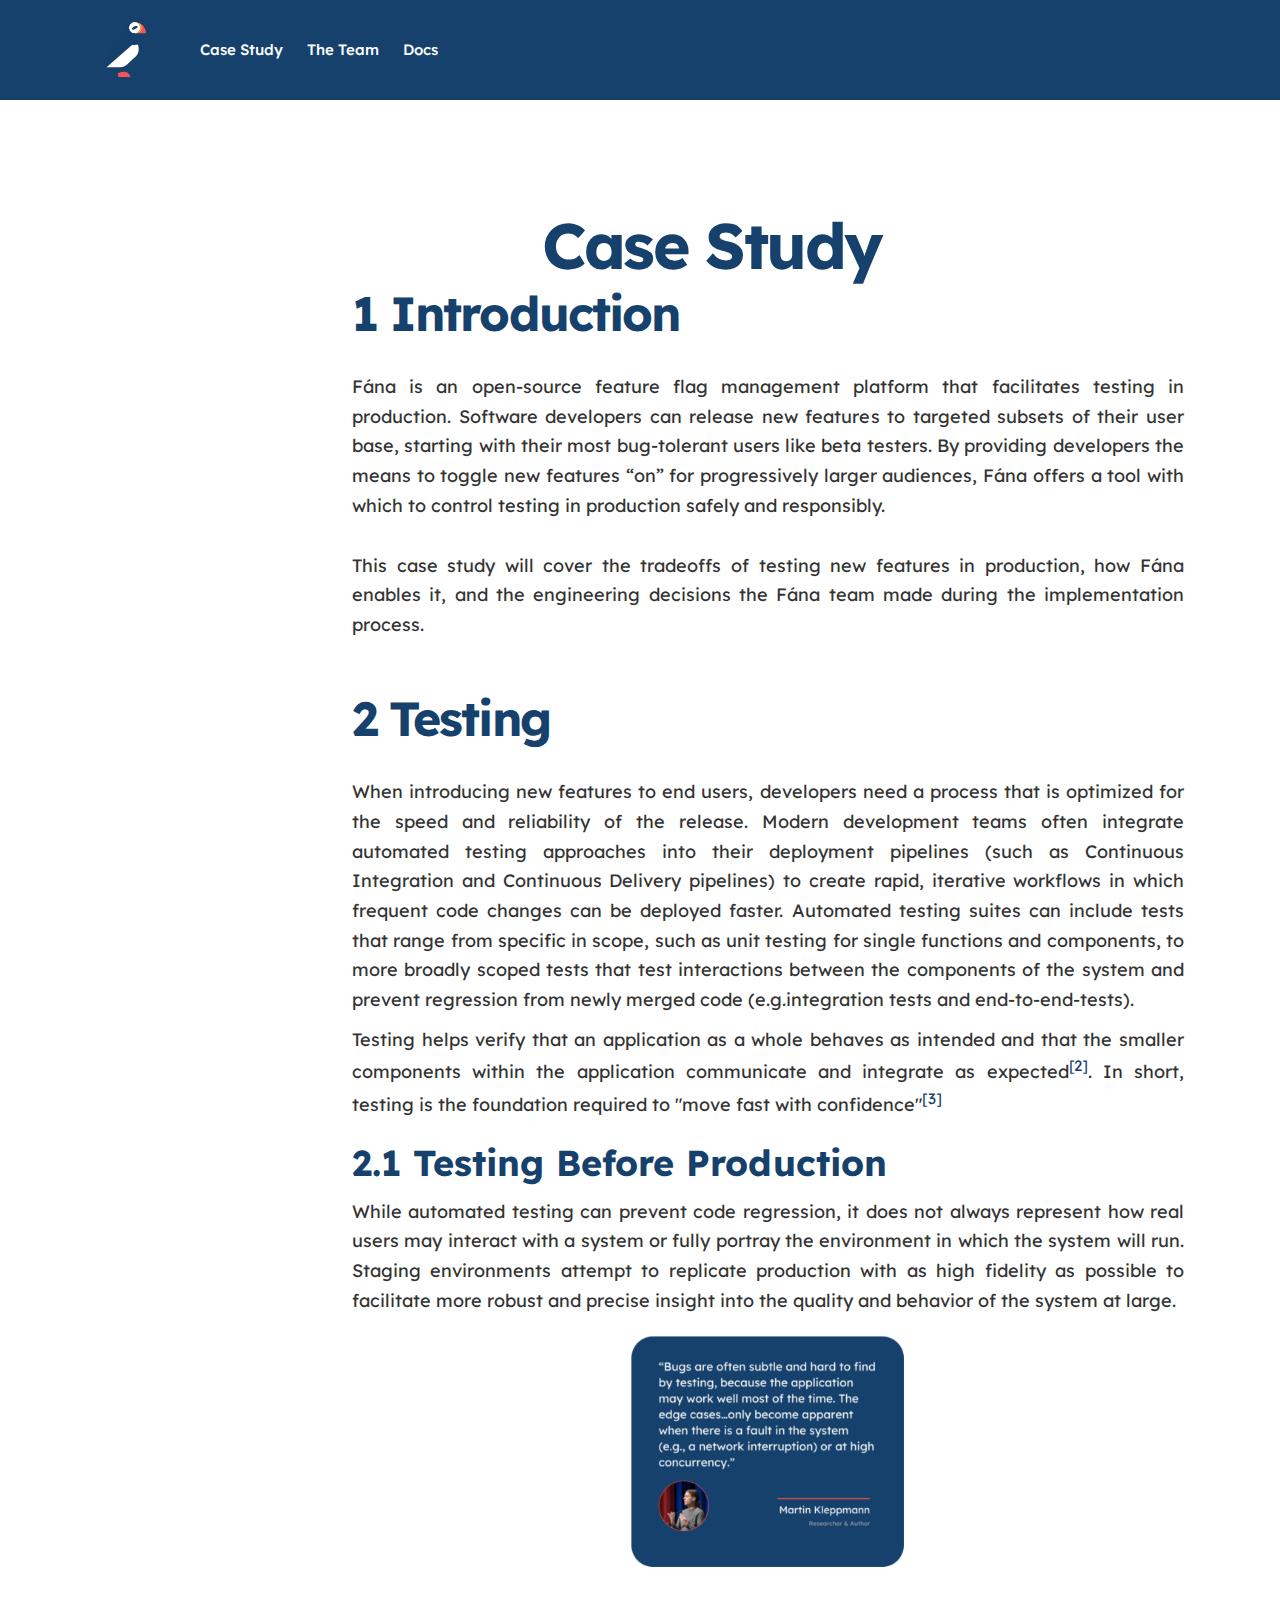
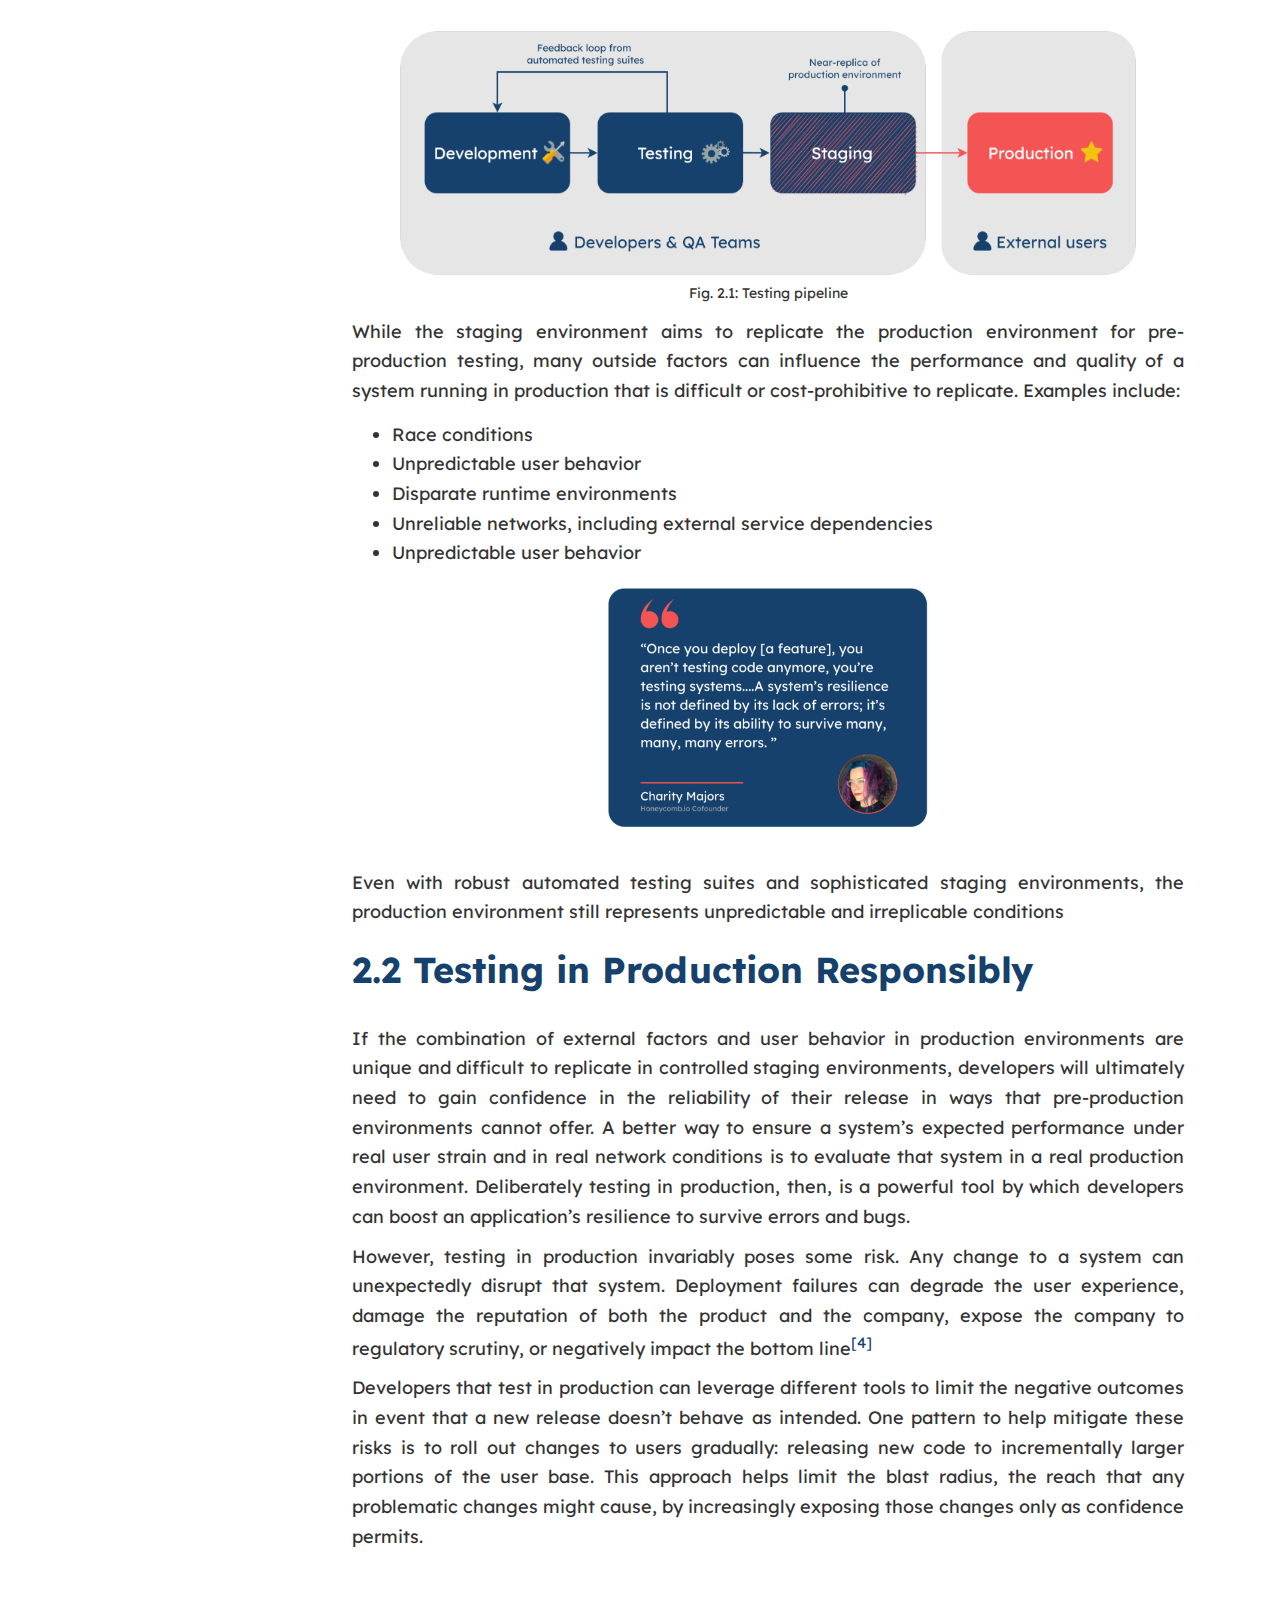
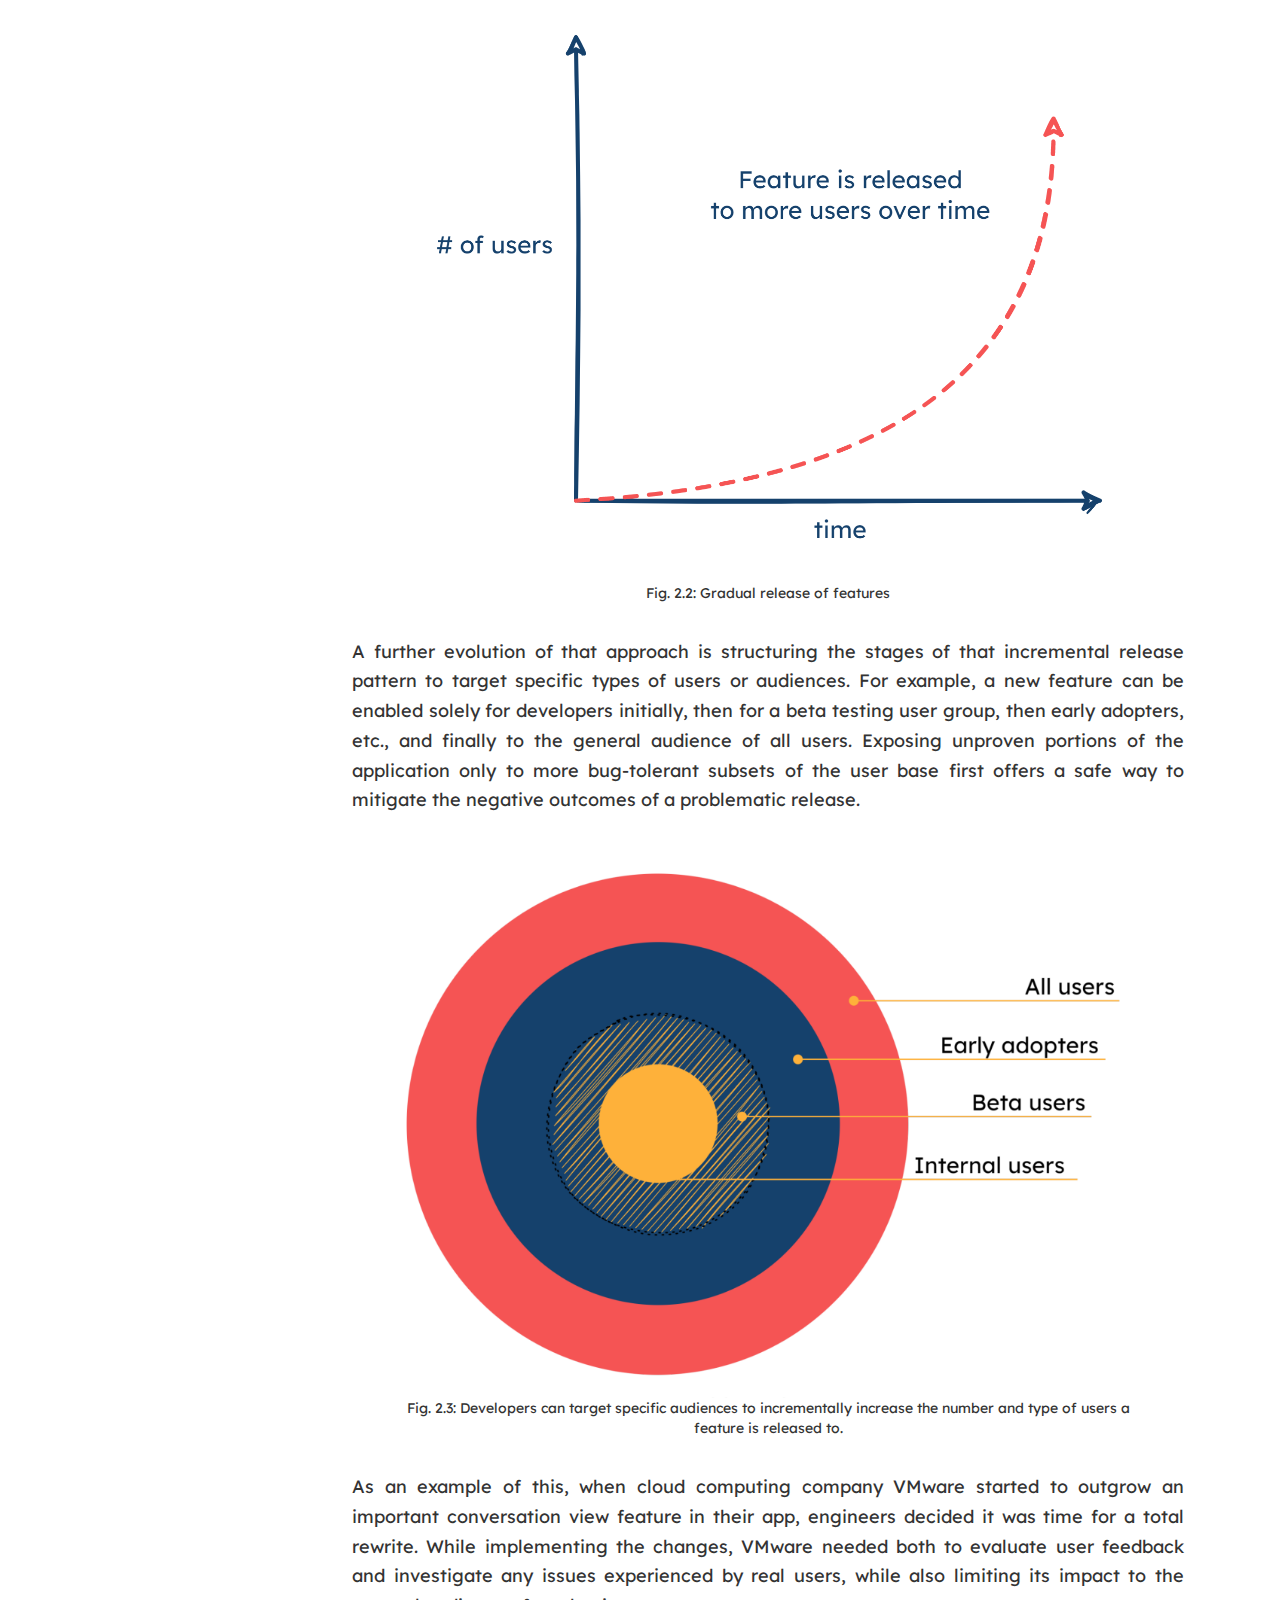
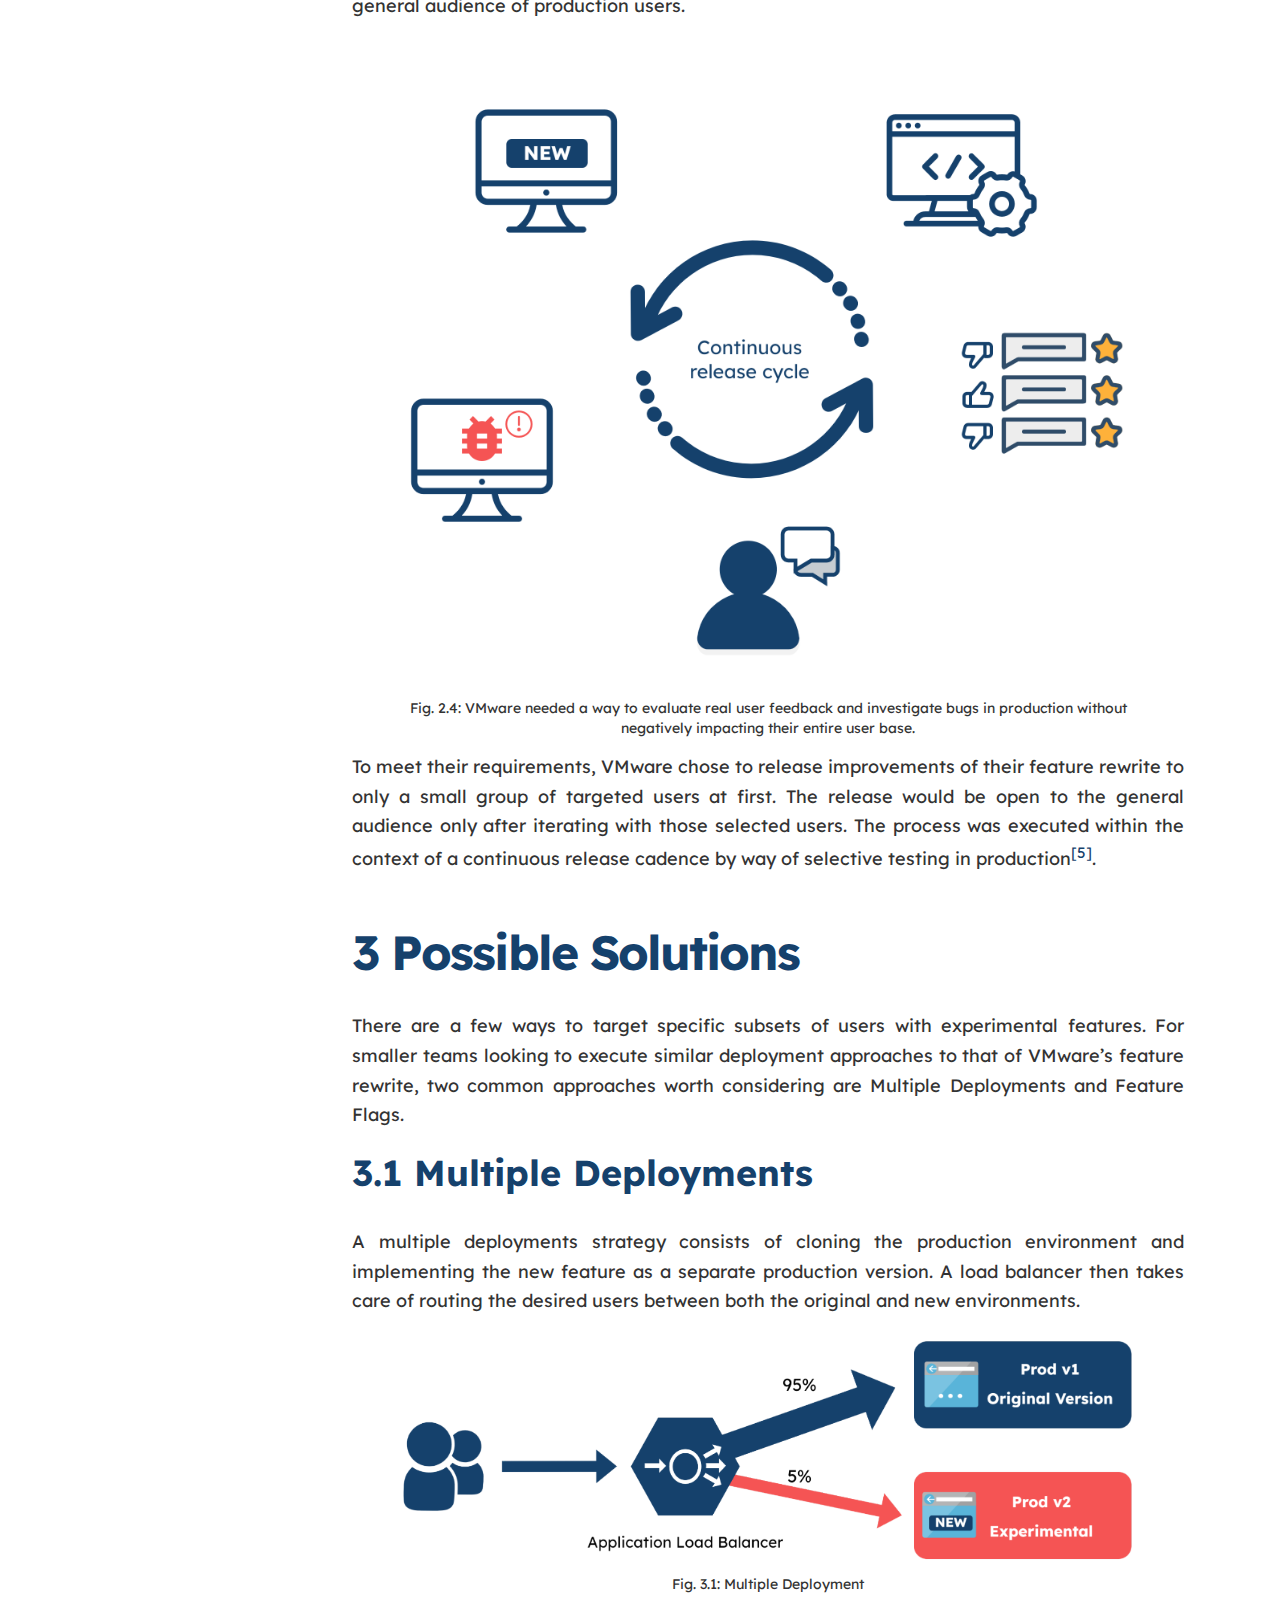
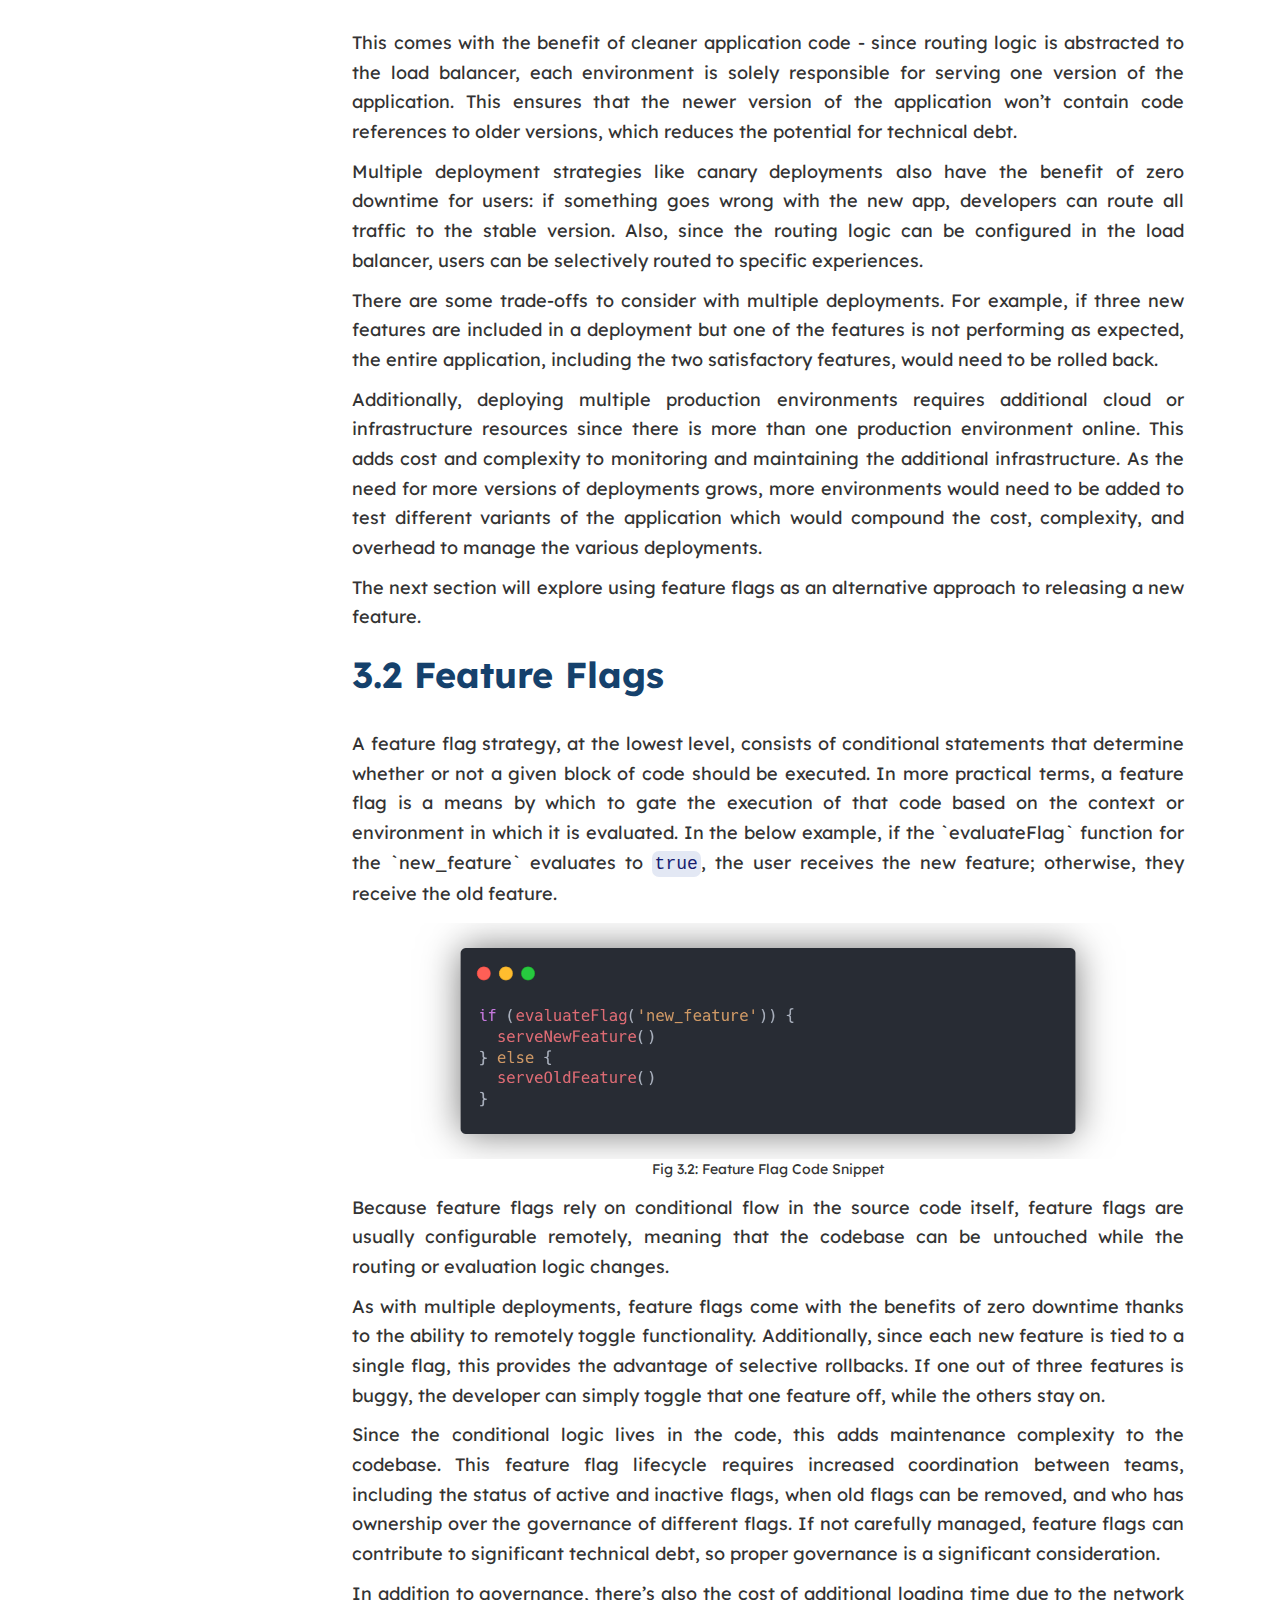
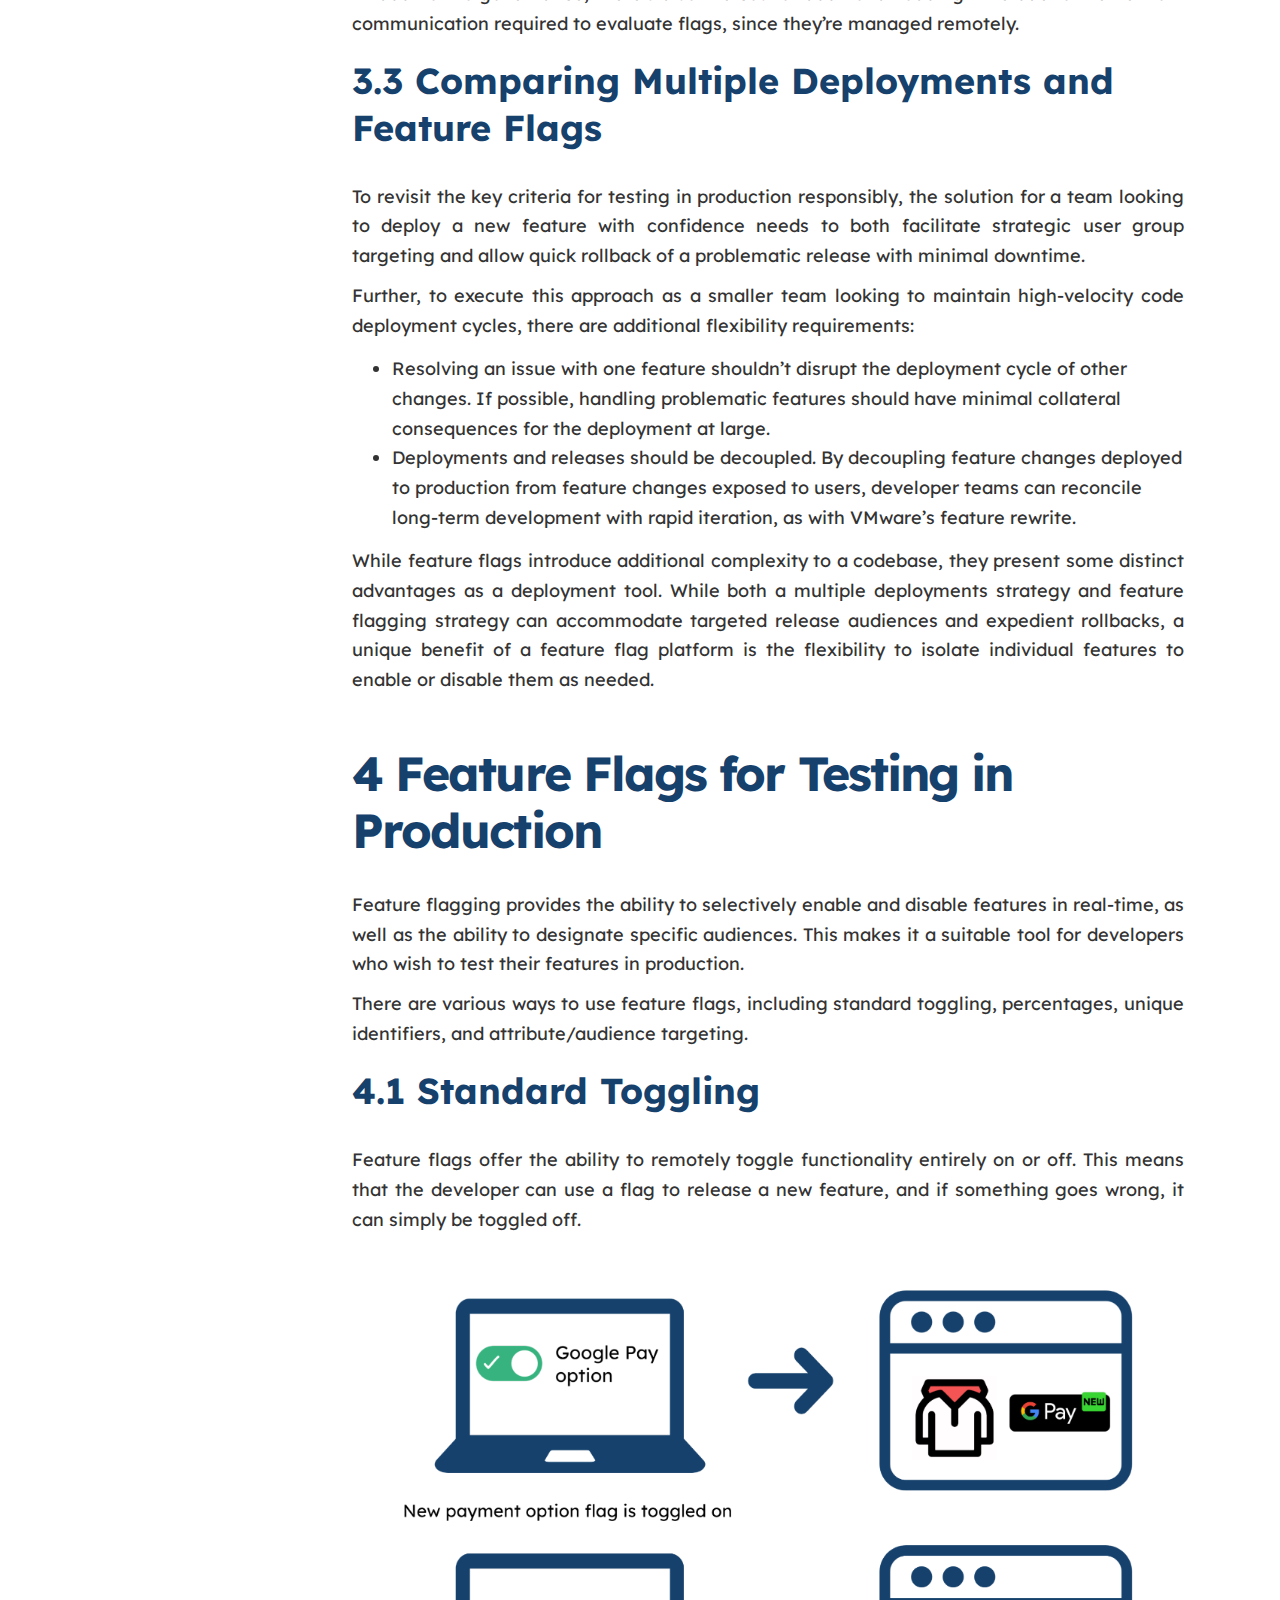
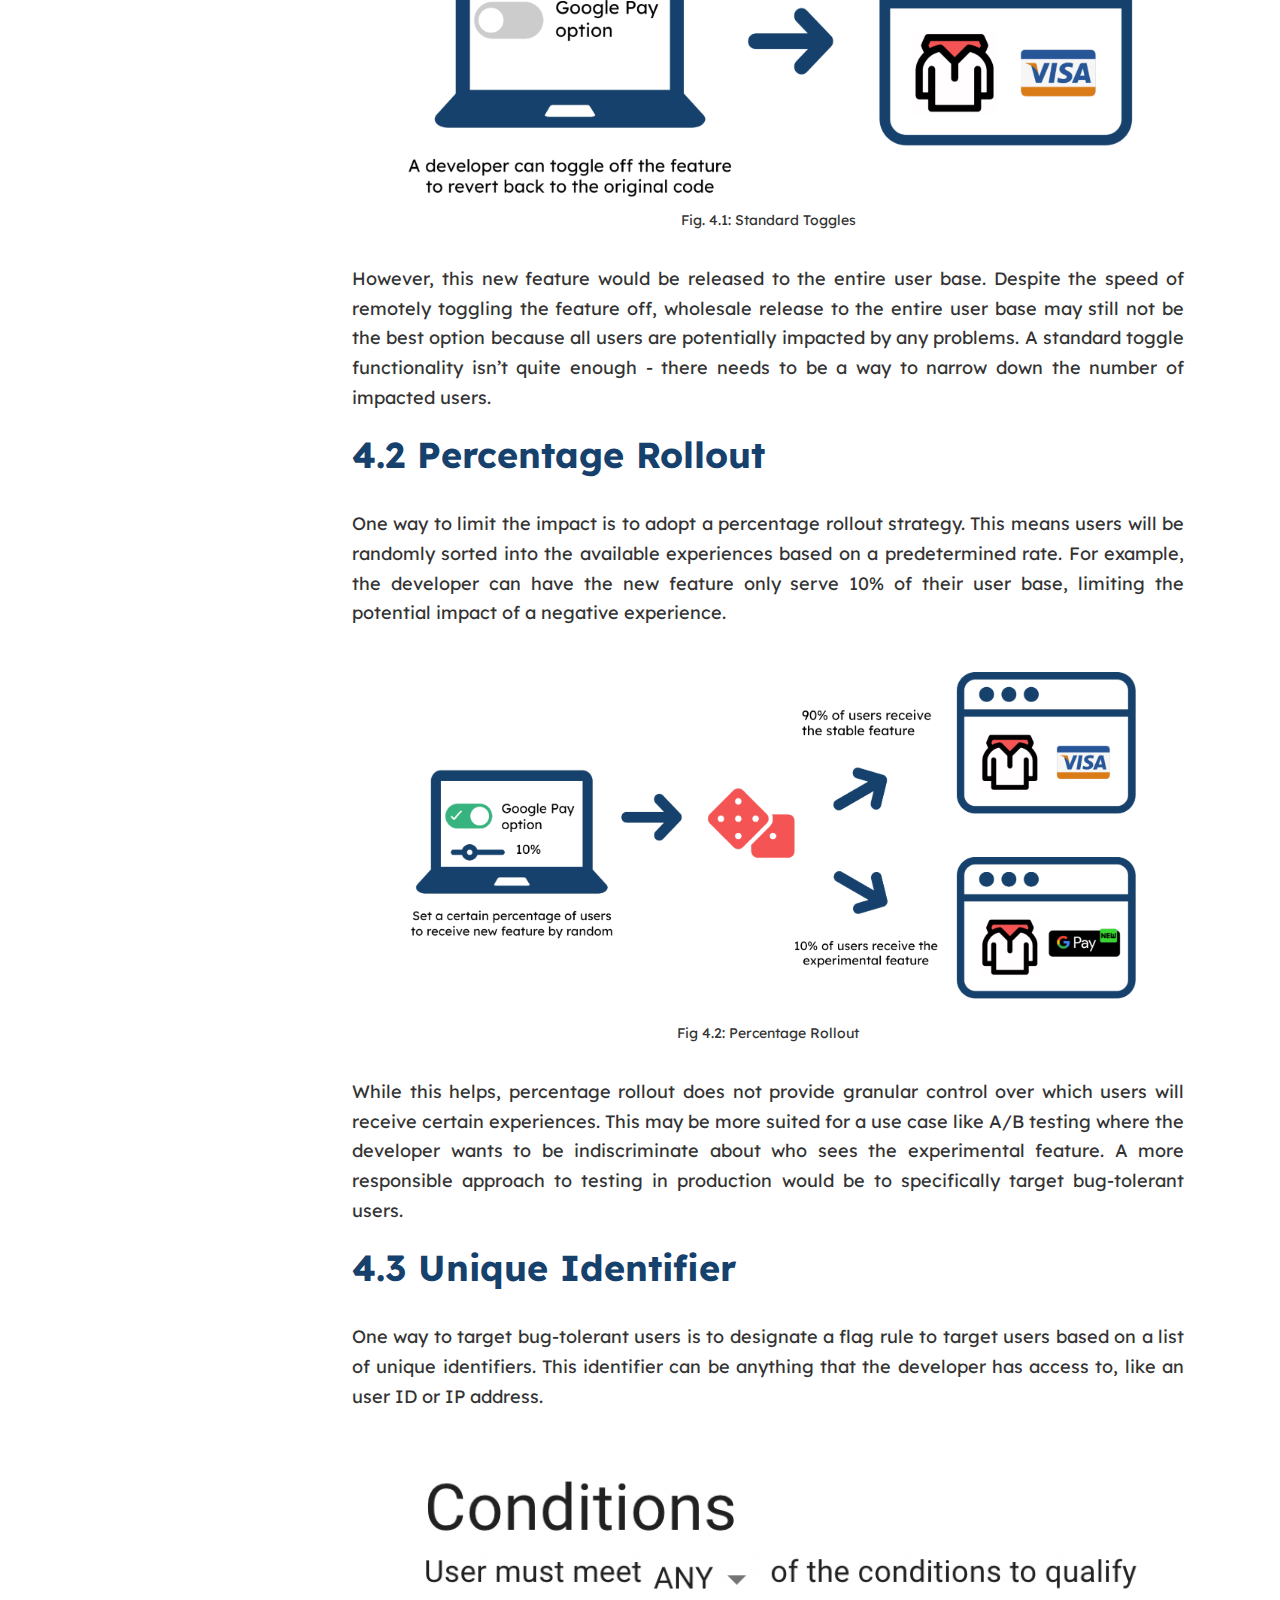
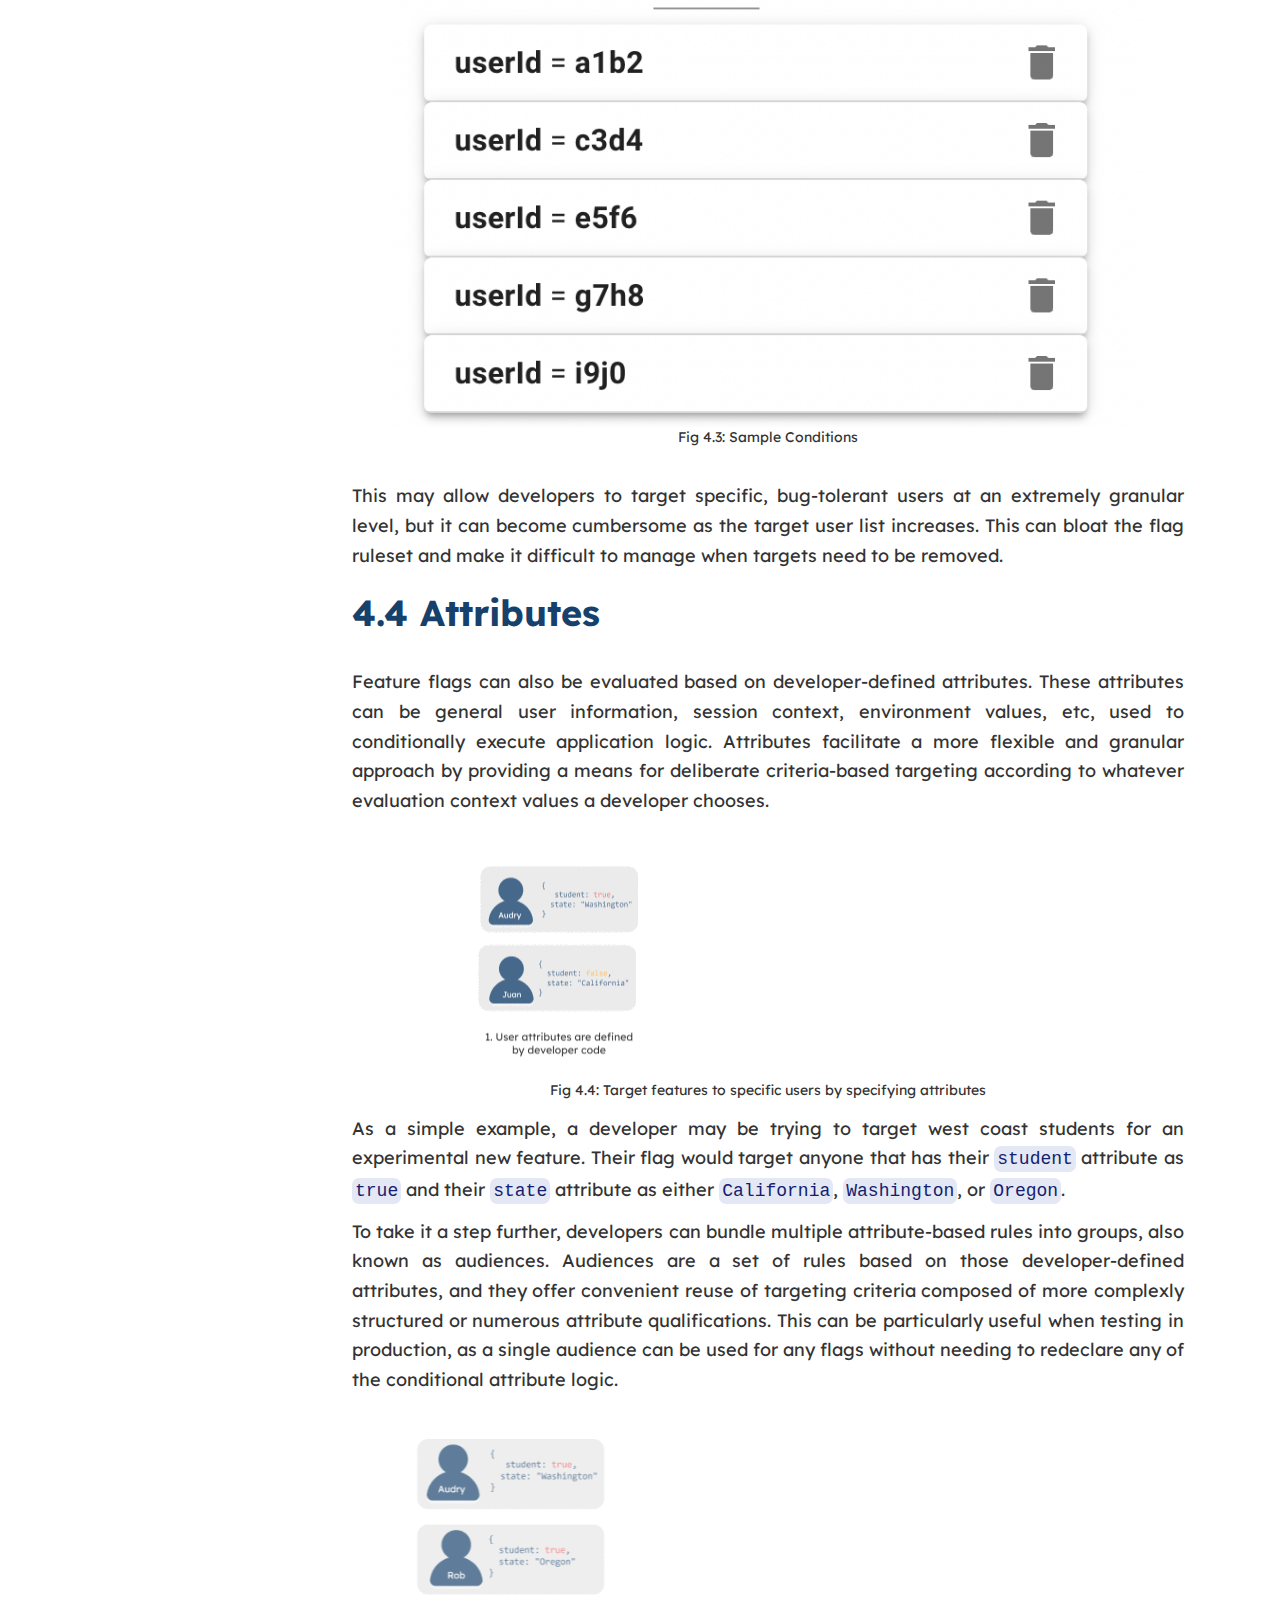
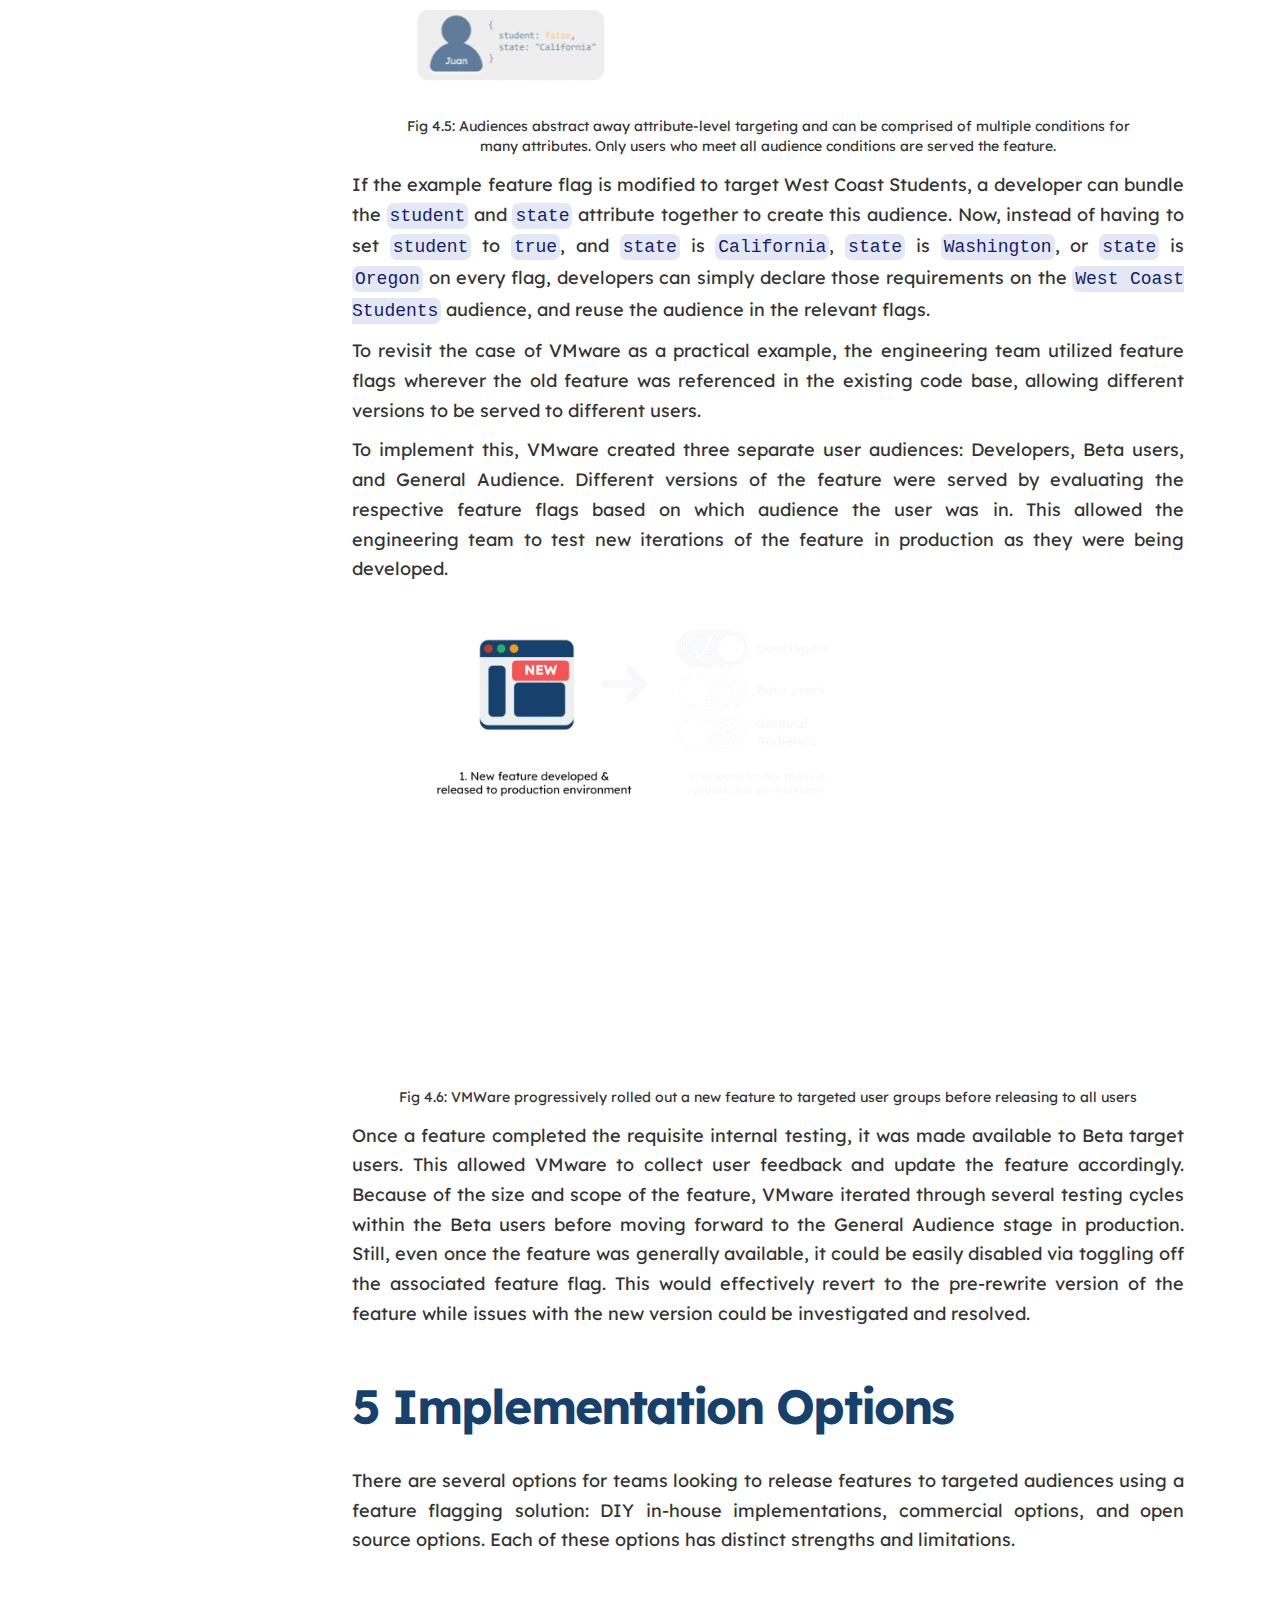
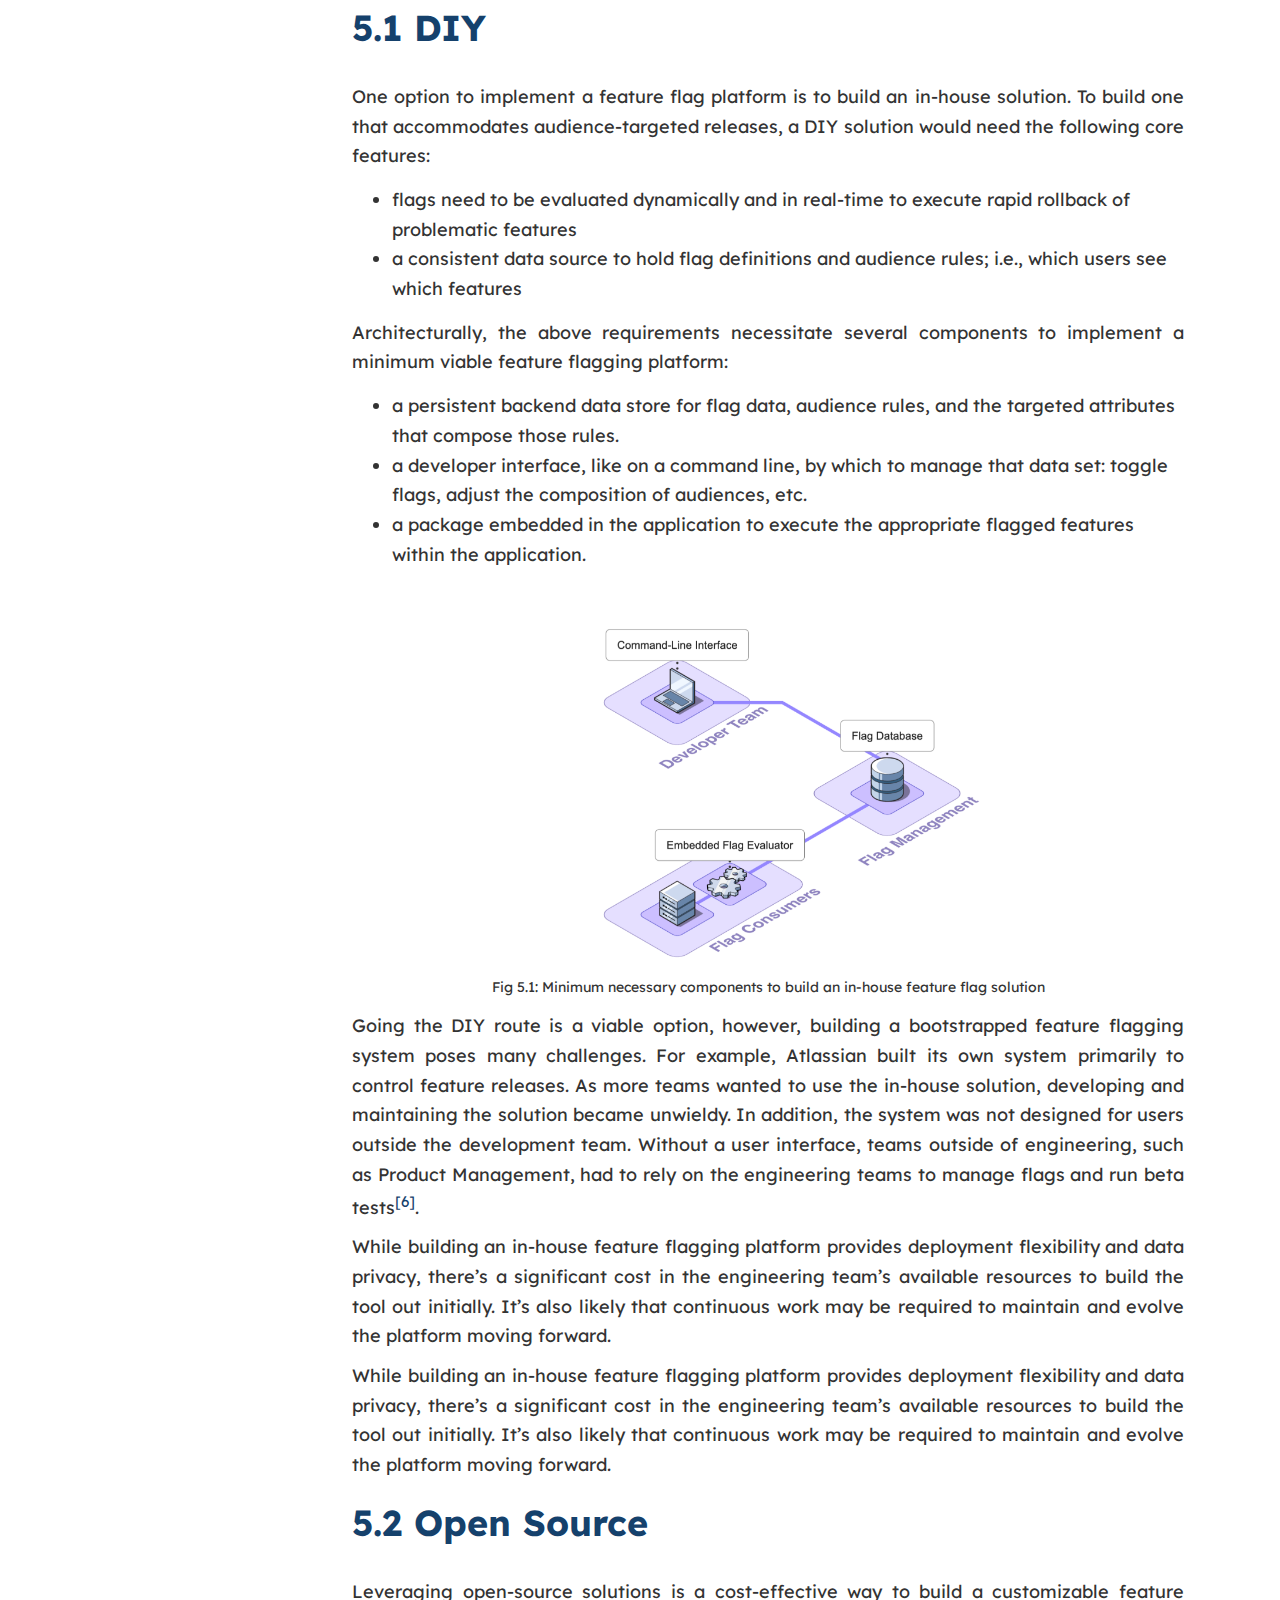
==== commit f9eb96a5: "Merge branch 'main' of https://github.com/fana-io/fana-io.github.io into main" ====
--- a/case-study copy.html
+++ b/case-study copy.html
@@ -3,8 +3,13 @@
 
 <head>
   <meta charset="utf-8" />
-  <title>Fána Feature Flags • Case Study</title>
+  <title>Fána • Case Study</title>
   <meta content="width=device-width, initial-scale=1" name="viewport" />
+  <meta name="image" property="og:image" content="assets/images/fana-thumbnail.png">
+  <meta name="title" property="og:title" content="Fána">
+  <meta name="description" content="Fána is an open-source feature flagging platform specializing in audience targeting to enable developers to deploy and test new features in production with confidence.">
+  <meta property="og:type" content="Website">
+  <meta name="author" content="Fána">
   <link href="assets/css/style.css" rel="stylesheet" type="text/css" />
   <script src="https://ajax.googleapis.com/ajax/libs/webfont/1.6.26/webfont.js" type="text/javascript"></script>
   <link rel="stylesheet" href="https://fonts.googleapis.com/css?family=Lexend:regular,500,600,700" media="all" />
@@ -885,23 +890,102 @@
 
         <h3>8.3 Communicating Between Components</h3>
         <br />
+        <p>One of the primary requirements driving our inter-component communication decisions was enabling real-time evaluation of our flag data. The reason real-time updates are critical to Fána goes back to the core dynamic for choosing a feature flag platform for testing in production in the first place. Specifically, if something goes wrong with a feature deployment, that issue’s impact on users is a function of the response time to that addressing the issue. In other words, rolling back bad code as soon as possible is essential. There were two parts of our data’s distribution journey. The first step was getting the flag rules from the database to the Flag Bearer nodes, and the second step was getting those flag rules out to the SDKs.</p>
+        <h4>8.3.1 Manager to Flag Bearer Communication</h4>
+        <p>The Manager needs some way to communicate updates to the Flag Bearer in real-time. Three options we explored for this were API requests, Webhooks, and Publisher/Subscriber messaging.</p>
+        <h5>API Requests</h5>
+        <p>One approach to serving the Flag Bearer would be to establish the Manager as an API server to respond to requests from the Flag Bearer. This is a well-established pattern but it came with some tradeoffs:</p>
+        <ul>
+          <li>Manager would still be required to serve every request for flag rule data, which compounds its responsibilities and increases queries to the database.</li>
+          <li>The Flag Bearer does not have a way of knowing when updates are made to the flag rule set. This means that the Flag Bearer needs to make requests to the Manager to ensure that the most current rule set is being served whenever a new SDK request comes in. Additionally, Flag Bearer would not have access to any rule set updates in real time.</li>
+        </ul>
         <figure>
-          <img src="assets/images/image20.png" alt="">
+          <img src="assets/images/case_visuals/api_comms.png" alt="API Model">
+          <figcaption>Fig 8.3.1a: Consumer must initiate communication and wait for a response from the API Server</figcaption>
+        </figure>
+        <h5>Webhooks</h5>
+        <p>The first iterations of Fána utilized webhooks for event-driven communication between the Manager and Flag Bearer. With webhooks, Flag Bearer was able to maintain a copy of the most current rule set in-memory, eliminating the need to make requests to the Manager at every SDK request. However, in order to accommodate different types of events (i.e., flag and audience updates versus simple flag toggle updates), the design would need to consider the following:</p>
+        
+        <ul>
+          <li>Creating multiple URI endpoints to distinguish flag rule updates from flag toggle updates; or</li>
+          <li>Providing the entire flag data within the payload for each updates, which would impose an additional computational load on the Flag Bearer to parse and determine what update has been made to the flag rule set.</li>
+        </ul>
+         
+        <p>While webhooks allow the Flag Bearer to receive real-time updates and reduce traffic to the Manager, it still adds complexity to the Flag Bearer to handle ingesting and distributing of event notifications.</p>
+        <figure>
+          <img src="assets/images/case_visuals/webhooks.png" alt="Webhooks Model">
+          <figcaption>Fig 8.3.1b: Communication is unidirectional and data is pushed from the Producer to Consumer</figcaption>
+        </figure>
+        
+        <h5>Publisher/Subscriber Model</h5>
+        
+        
+        <p>The pub/sub model is another event-driven approach that decouples the message sender from the message consumer by introducing a separate component between them. In Fána’s case, the Manager was the publisher and the Flag Bearer was the subscriber. Placing the pub/sub in between the Manager and the Flag Bearer met two main criteria:</p>
+        <figure>
+          <img src="assets/images/case_visuals/pubsub_generic.png" alt="pubsub model">
+          <figcaption>Fig 8.3.1c: A Publish Subscribe model allows messages to be broadcast asyncrhonously to many subscribers</figcaption>
+        </figure>
+        <ul>
+          <li>Achieving real-time, event-driven communication for flag updates.</li>
+          <li>Handling different types of updates through the use of message topics or channels</li>
+        </ul>
+        
+        <p>Additionally, this architecture minimized the communication responsibilities and dependencies of the Manager and the Flag Bearer components, allowing greater flexibility and ability to independently scale as needed.</p>
+        <figure>
+          <img src="assets/images/case_visuals/pubsub_fana.png" alt="Fana's pubsub">
           <figcaption></figcaption>
         </figure>
+         
+        <p>Once the Flag Bearer subscribes to receive real-time event notifications, it would need a way to communicate them to the SDKs. The following sections will discuss the different options considered to facilitate this final leg of the communication.</p>
+        
+        <h4>8.3.2 Flag Bearer to SDK Communication</h4>
+        <p>Three options were considered for the SDKs to be able to retrieve the latest set of flag data from the Flag Bearer: polling, WebSockets, and SSE.</p>
+        <h5>Polling</h5>
+        <p>With polling, the SDK makes requests for updated data from the Flag Bearer at a specified interval. For example, setting the polling interval to 30 seconds, all connected SDKs will ping the Flag Bearer every 30 seconds, and the Bearer would provide each of them with the newest ruleset. </p>
         <figure>
-          <img src="assets/images/image32.png" alt="">
-          <figcaption></figcaption>
+          <img src="assets/images/case_visuals/polling.png" alt="Polling Model">
+          <figcaption>Fig 8.3.2a: Client periodically sends requests to Server to check for new data</figcaption>
         </figure>
+        
+        
+        <p>Since updates are only reflected at the interval points, this is not truly a real-time solution. The majority of the polling requests may end up being unnecessary since they could just be fetching the same set of data for extended periods. It may also be a significant load on the Bearer, considering that the number of connected SDKs can be quite high, depending on the number of applications utilizing Fana’s SDKs.</p>
+        <h5>WebSockets</h5>
+        <p>A WebSocket is a full-duplex (bi-directional) communication channel between a client application and a server. After the client’s connection request is accepted by the server, they can now freely communicate.</p>
+        
+        <p>While this does allow for real-time updates, the bi-directional communication is not necessary--only the Flag Bearer needs to relay information to the SDKs. Additionally, WebSockets does not automatically attempt to reconnect if the connection is dropped.</p>
+        <figure>
+          <img src="assets/images/case_visuals/websockets.png" alt="WebSockets Model">
+          <figcaption>Fig 8.3.2b: Client and Server can both initiate communication</figcaption>
+        </figure>
+        
+        <h5>SSE</h5>
+        <p>Last, SSEs are similar to WebSockets in that they open a persistent connection between a client application and server, except SSEs are uni-directional. They also have built-in support for re-establishing dropped connections every 60 seconds. The combination of these traits made SSEs the most appropriate real-time communication mechanism for sending flag updates from the Flag Bearer to the SDKs. </p>
+        <figure>
+          <img src="assets/images/case_visuals/sse.png" alt="SSE Model">
+          <figcaption>Fig 8.3.2c: Clients subscribe to a stream of event messages generated by the Server when a new event occurs</figcaption>
+        </figure>
+        </br>
         <!-- Section 9 -->
         <h2>9 Summary & Future Work</h2>
         <br />
-        <p>
-    
-        </p>
+        <p>In summary, Fána provides a lightweight, easy-to-manage feature flagging platform that enables developers to test their features in production by creating flexible and reusable audiences to target their feature release to. This gives developers the control and confidence to gradually release a feature to more and more users over time. </p>
+        <p>The team recognizes that there is potential for improvement in Fána’s functionality. The following are some additional improvements to consider in the future that could add value to developers utilizing Fána.</p>
+        
         <h3>9.1 Edge Computing</h3>
+        <p>In a future iteration of Fána’s cloud architecture, the SDK initialization times could be optimized by leveraging edge computing via a network of servers provided by content delivery networks (CDNs). Instead of connecting to the Flag Bearer, SDKs can connect to the nearest CDN node to retrieve flag evaluations. A serverless function that runs at the edge, such as an AWS Lambda@Edge or Cloudflare Worker, could execute the flag evaluation logic much closer to the SDK, reducing overall latency. This node could also access flag data closer to the edge, such as from AWS CloudFront or a Cloudflare K/V. The result is a lower-latency round-trip for initializations, which could boost loading speeds for applications utilizing Fána.</p>
+        
+        <p>LaunchDarkly saw a 10x improvement in connection speed performance when leveraging their CDN, from 250ms per initialization down to 25ms.<sup class="c23 c15"><a href="#ftnt8" id="ftnt_ref8">[8]</a></sup></p>
+        
         <h3>9.2 Supporting Multiple Environments</h3>
+        <p>Some feature flag service providers offer the ability to create multiple environments (such as development, staging, and production) for each flag. This can be useful in situations where a developer wants to test changes to the flag’s targeting logic in an environment without affecting the flag status that is live in the production environment.</p>
+        
+        <p>While Fána’s current design does not support SDK key creation for specific environments, users can still leverage Fána’s flexibility to duplicate a flag and limit the audience to test groups. While this can be worked around via creating test flags or even rolling out another instance of the architecture, multiple environments could add more convenience for the developers. </p>
+        
         <h3>9.3 Collecting Metrics</h3>
+        <p>Some feature flag platforms offer flag-related metric collection to support more robust management of feature flags. For example, a developer could see how many times a flag was evaluated in the code as well as the count of true or false results. The developer may also be able to see the date the flag was last evaluated.</p>
+        
+        <p>This kind of data in a flag management platform would make it easier for developers to manage technical debt by more easily identifying feature flags that are no longer in use or do not need to remain in the codebase. By leveraging these metrics, developers could create workflows to periodically remove flags from features that transition from experimental or temporary to permanent after a feature has been successfully released to the general audience for a certain amount of time. To accommodate metric collection in the future, a data pipeline from the SDKs to the Manager can be set up to centralize and analyze this data. </p>
+        
         <br />
   
           <!-- References -->
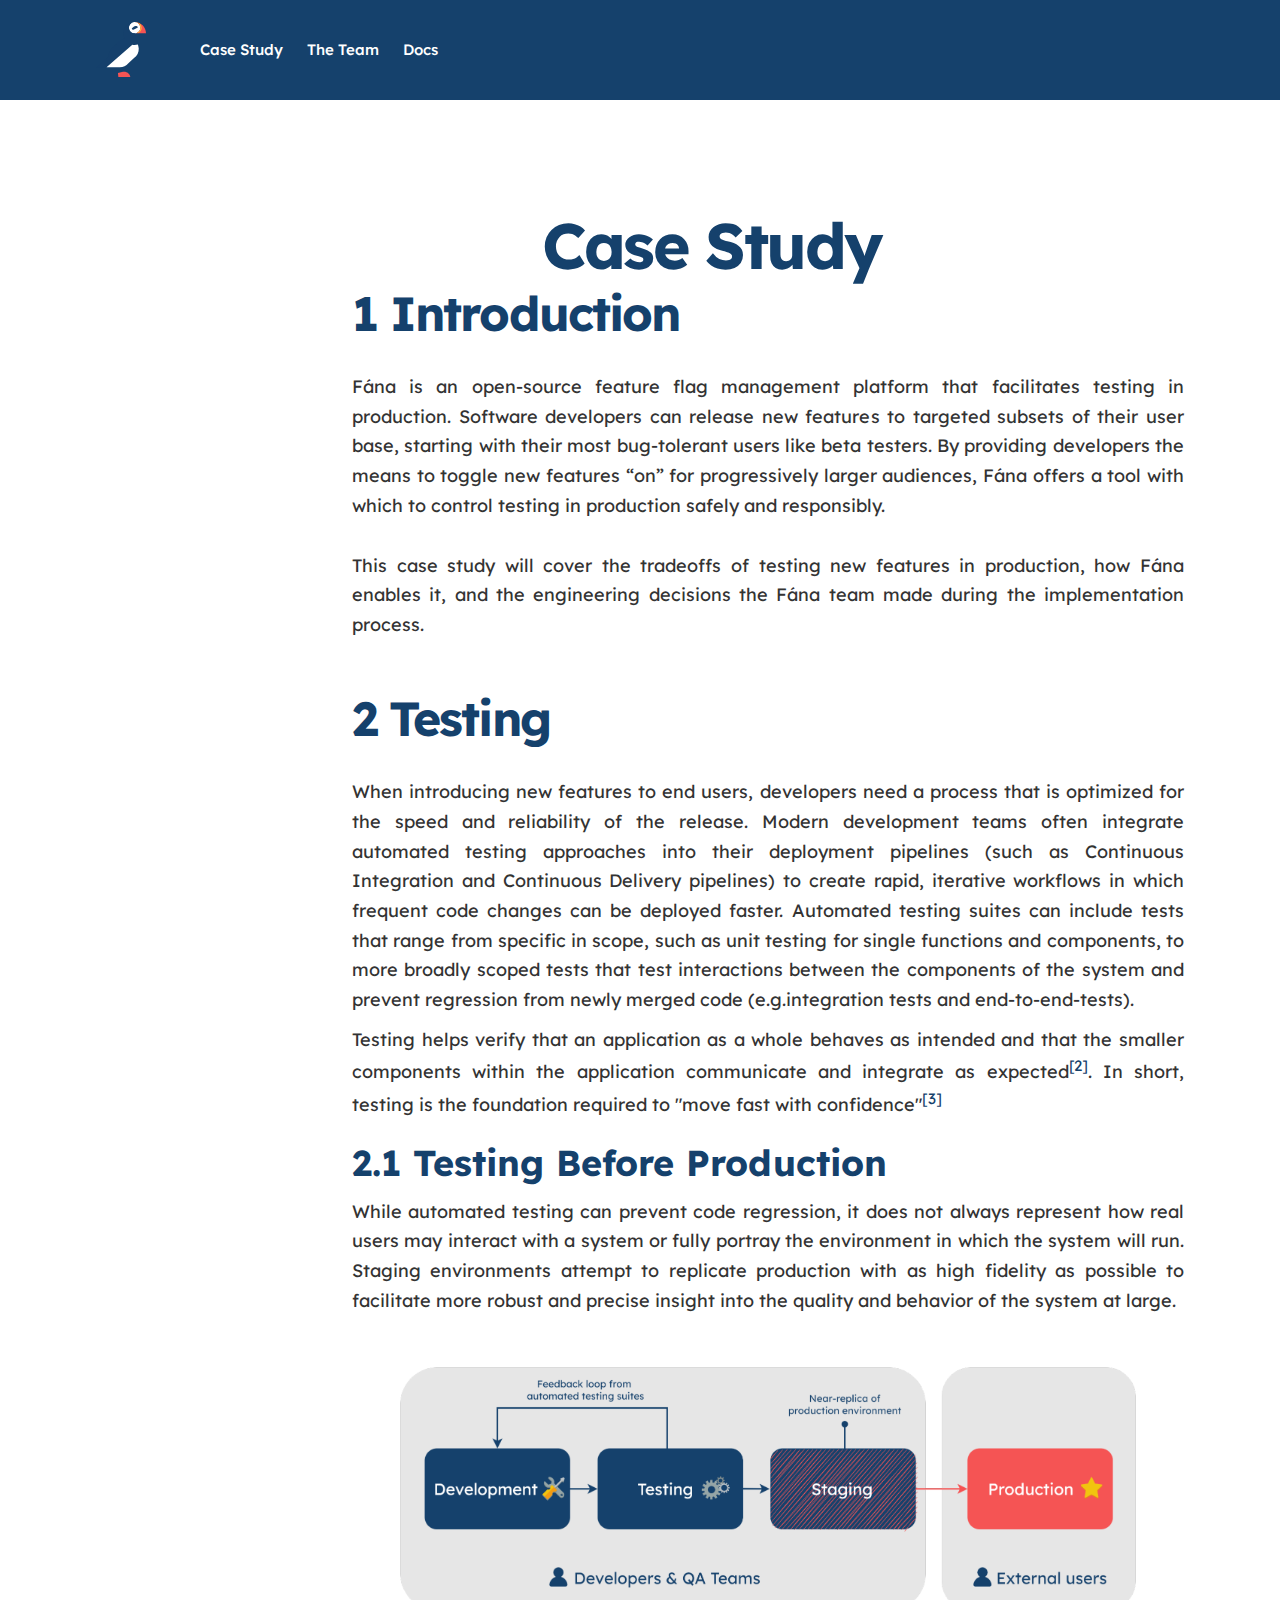
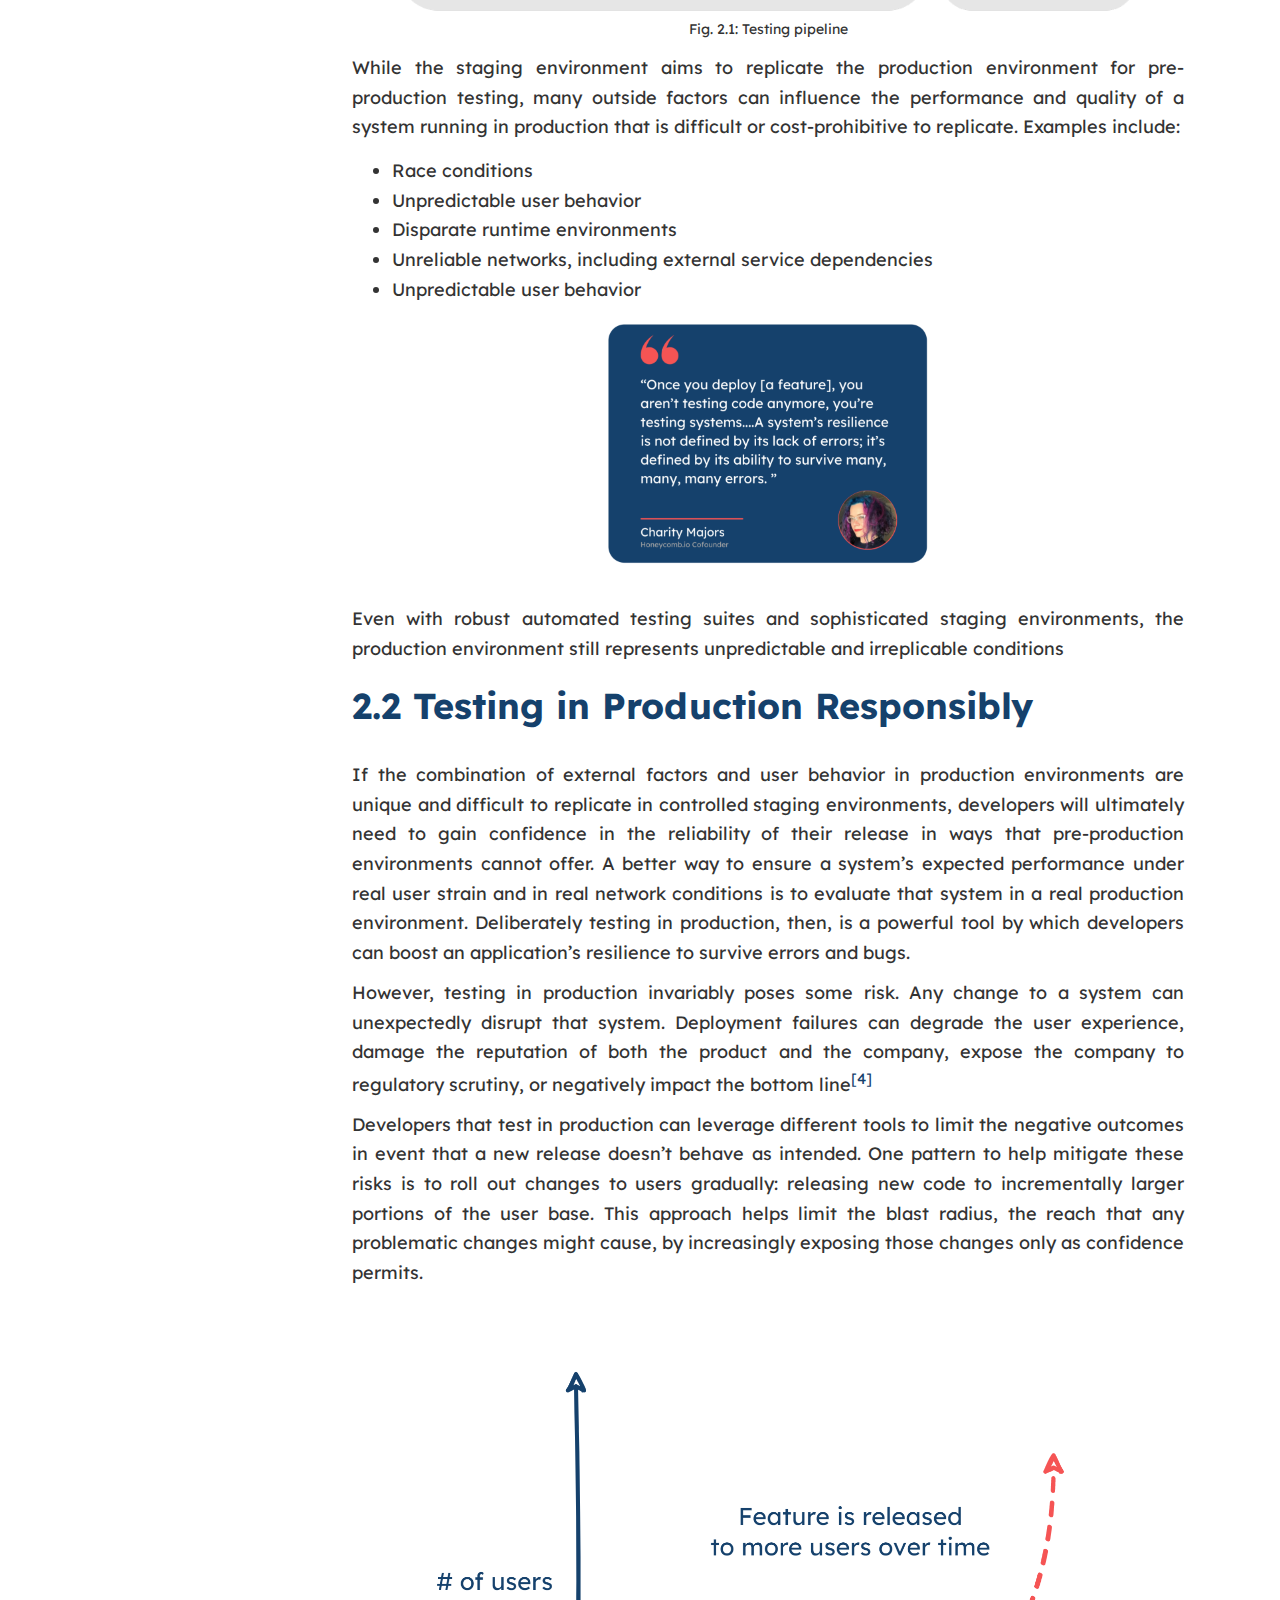
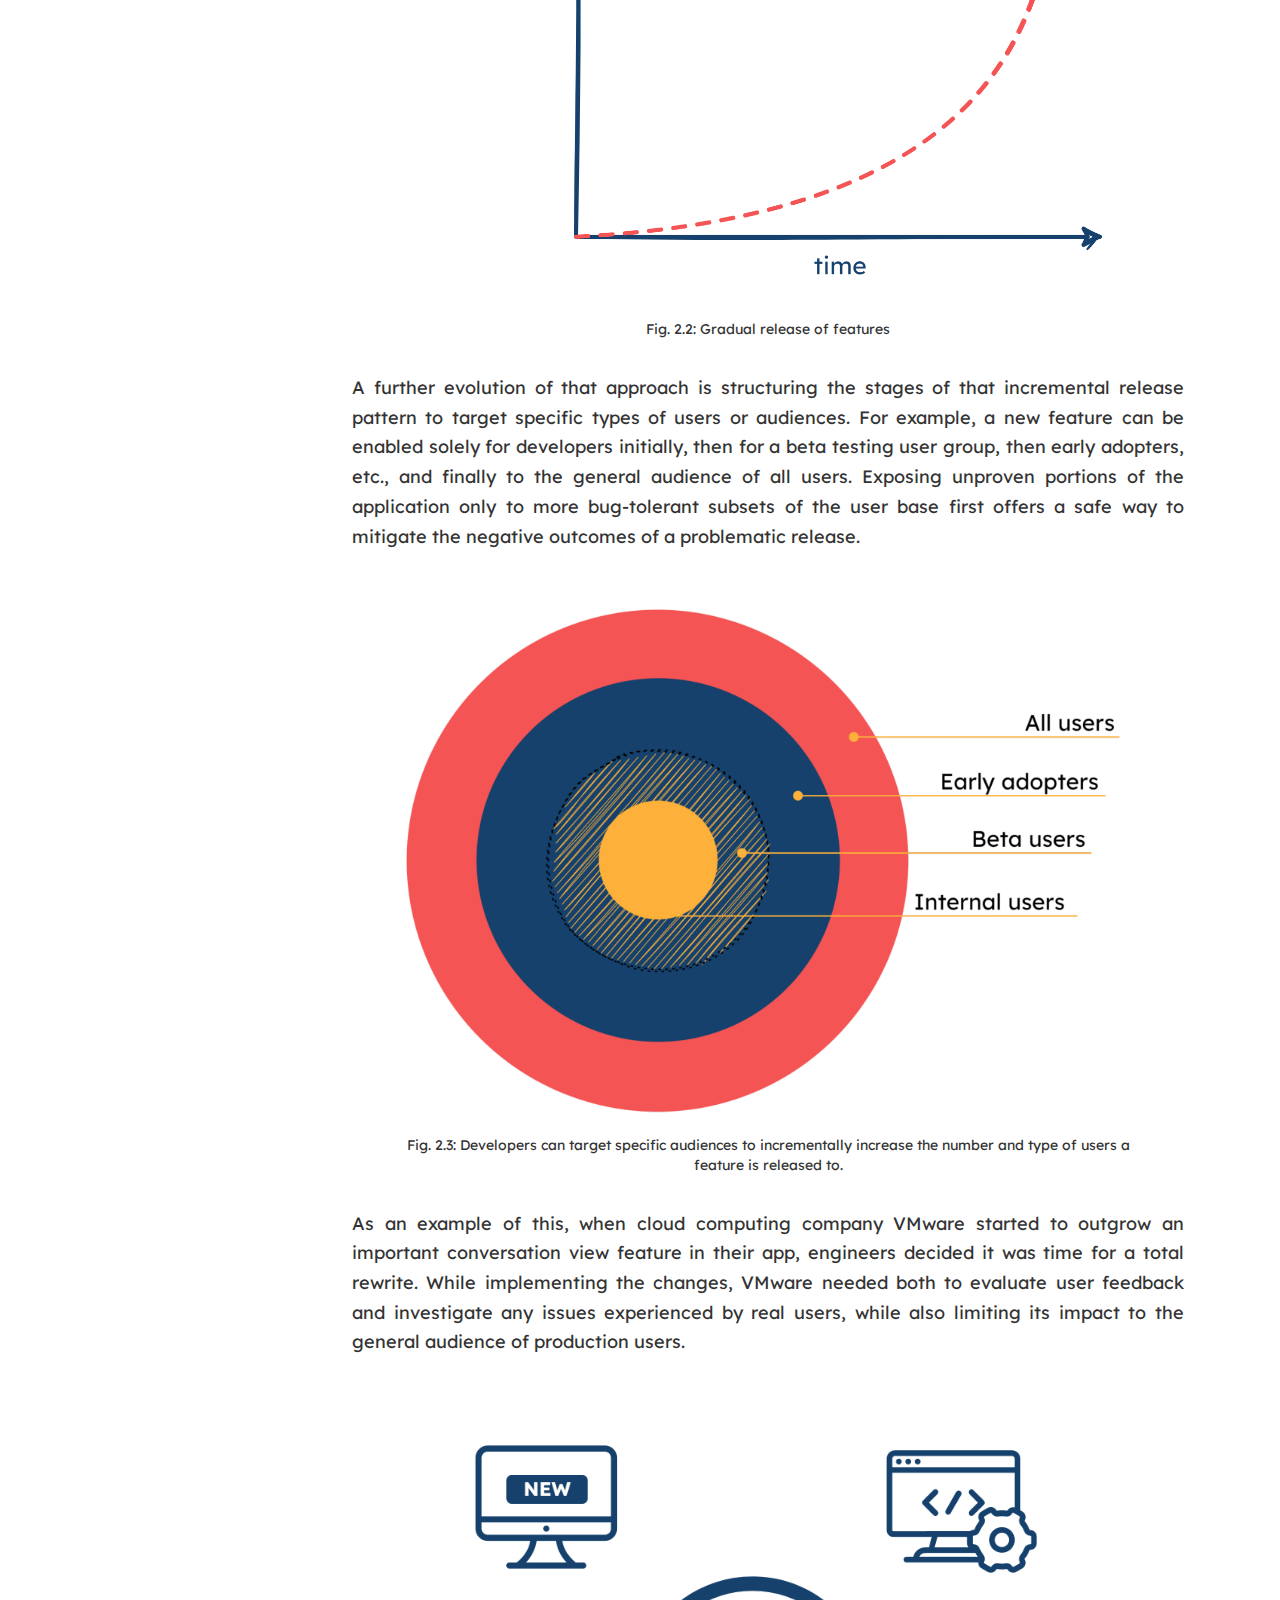
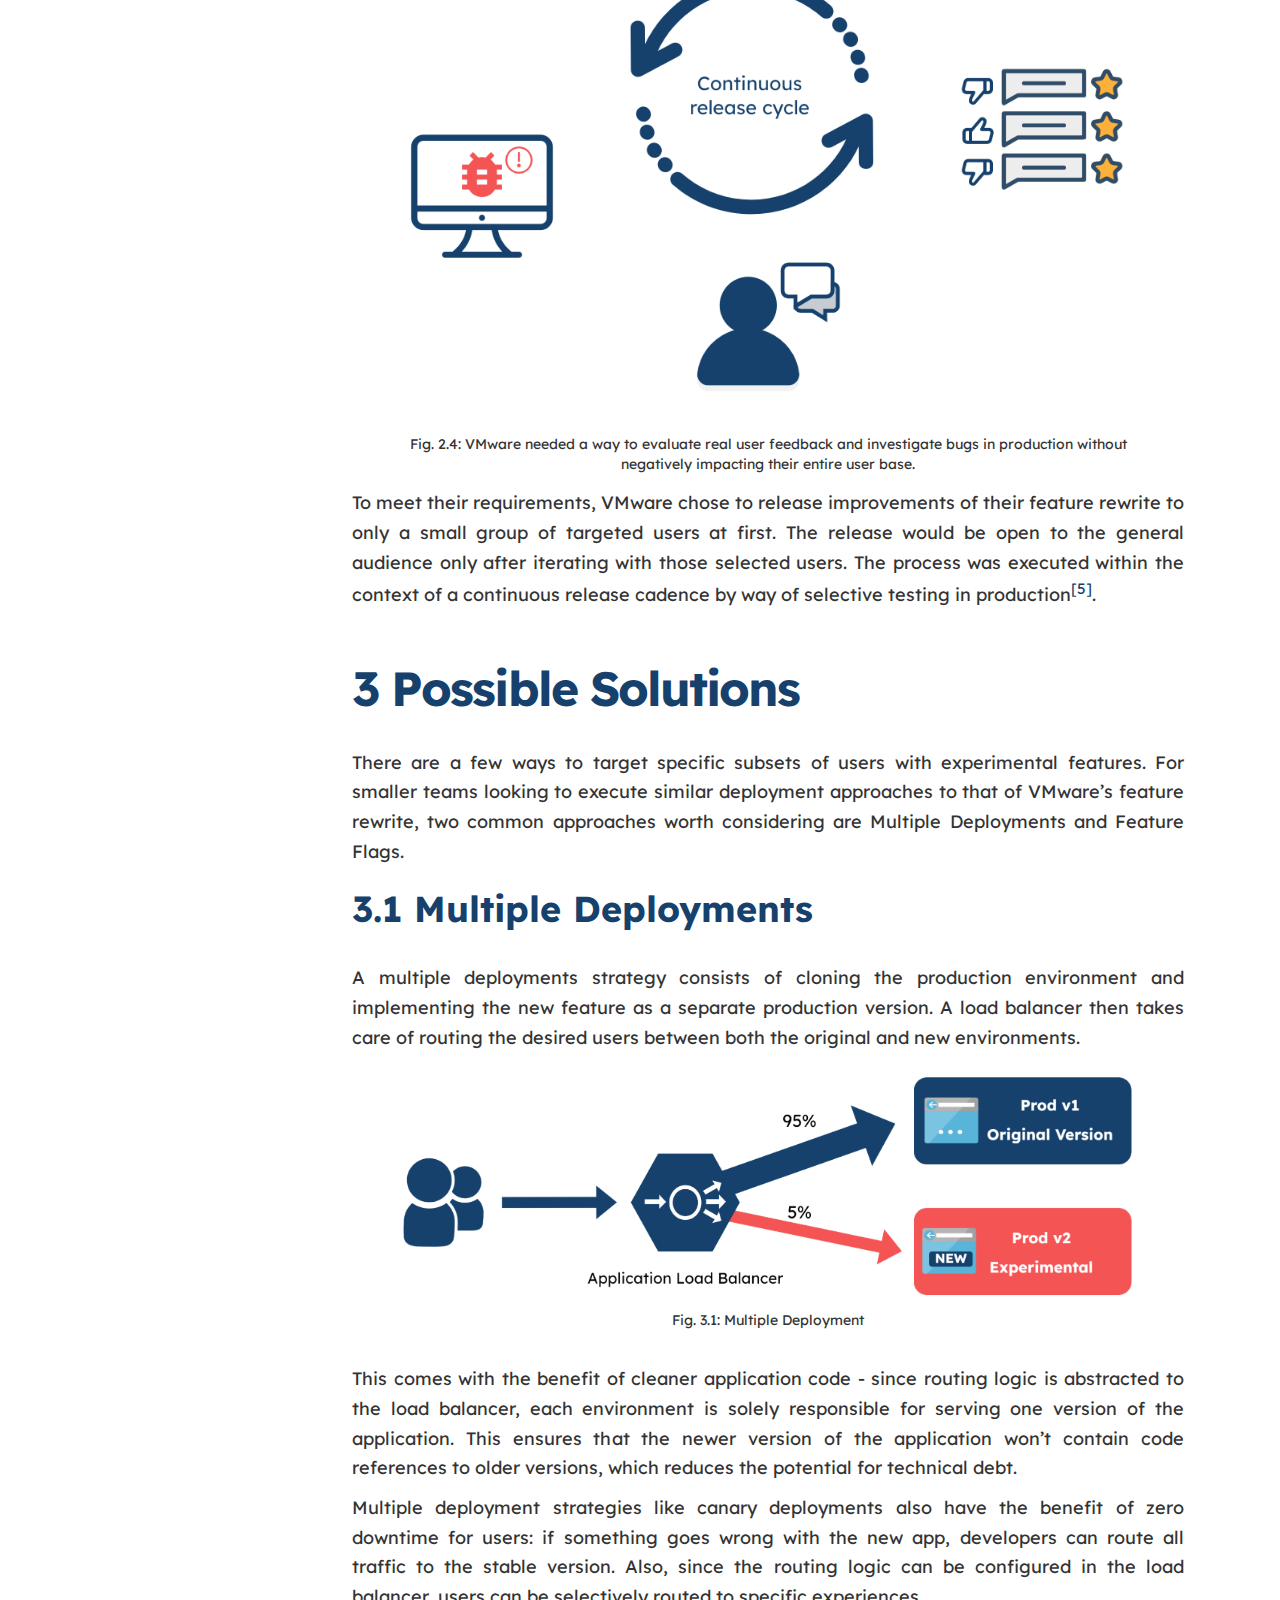
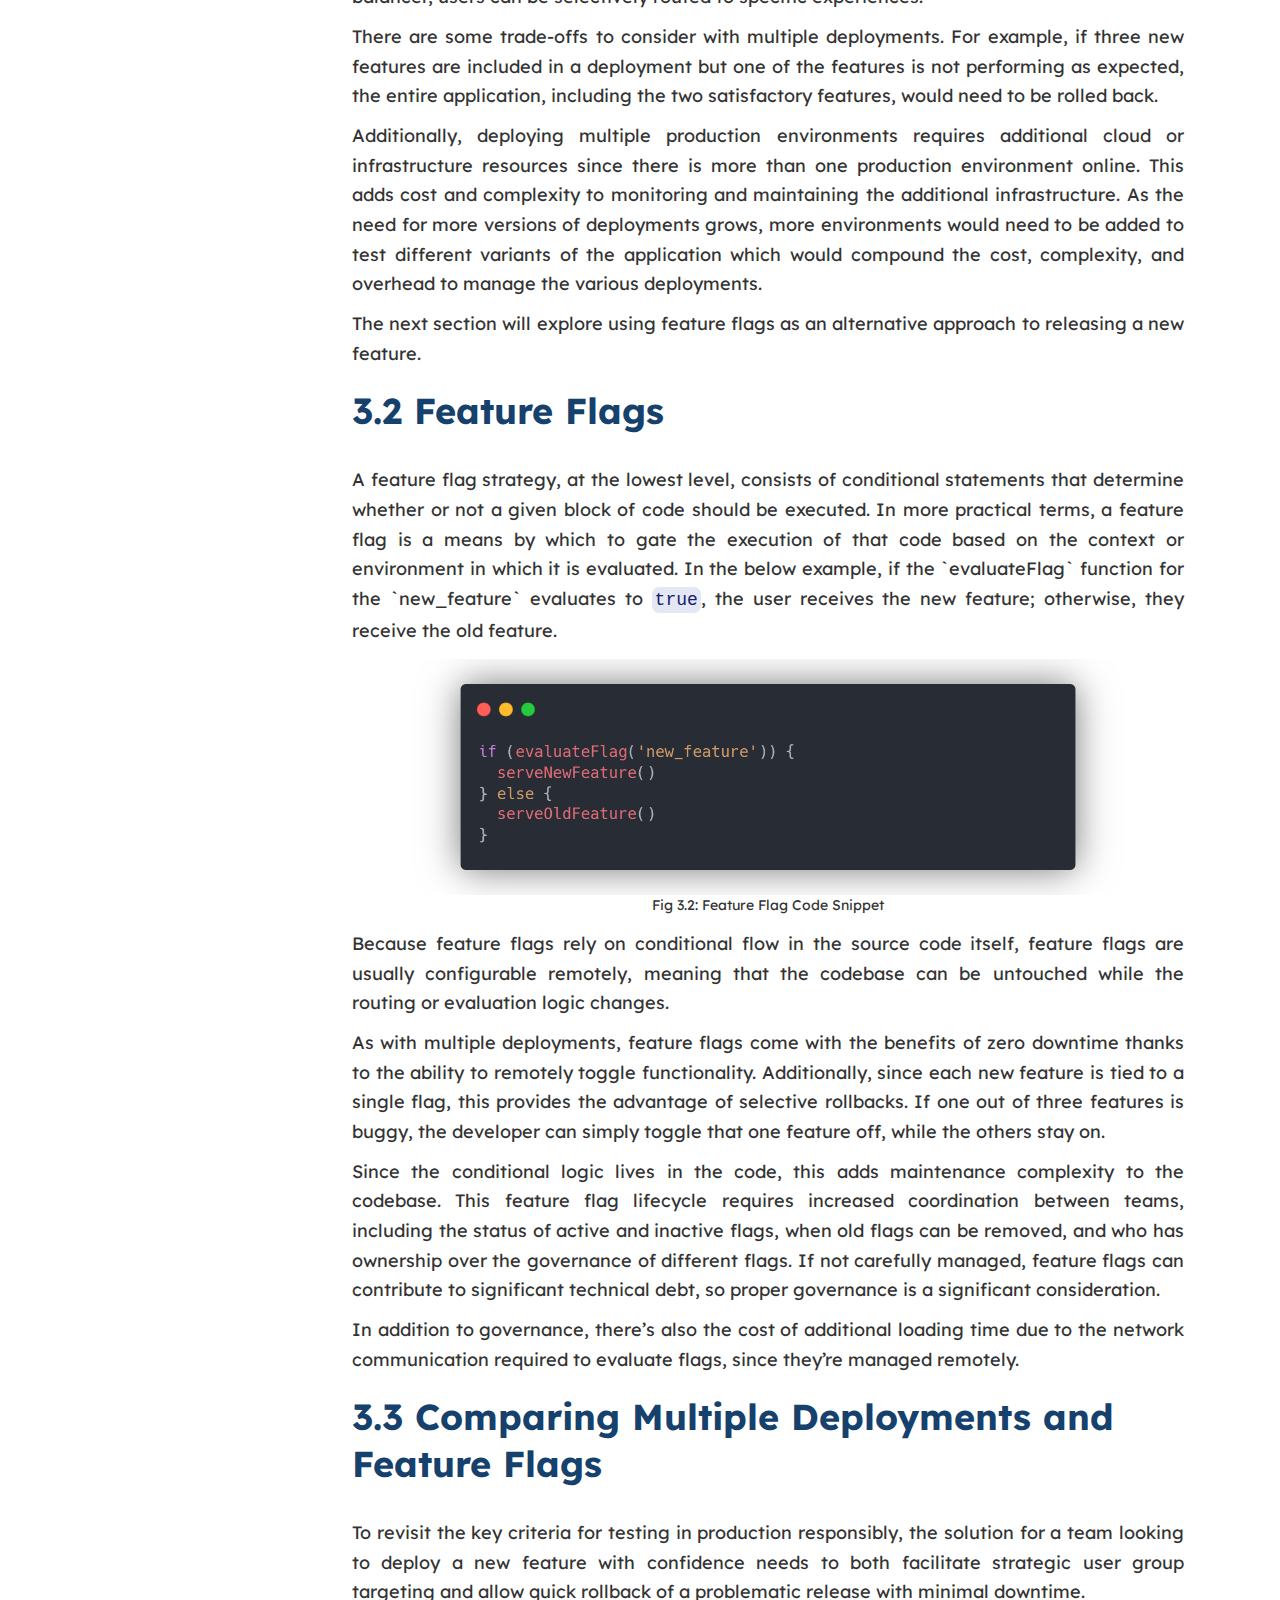
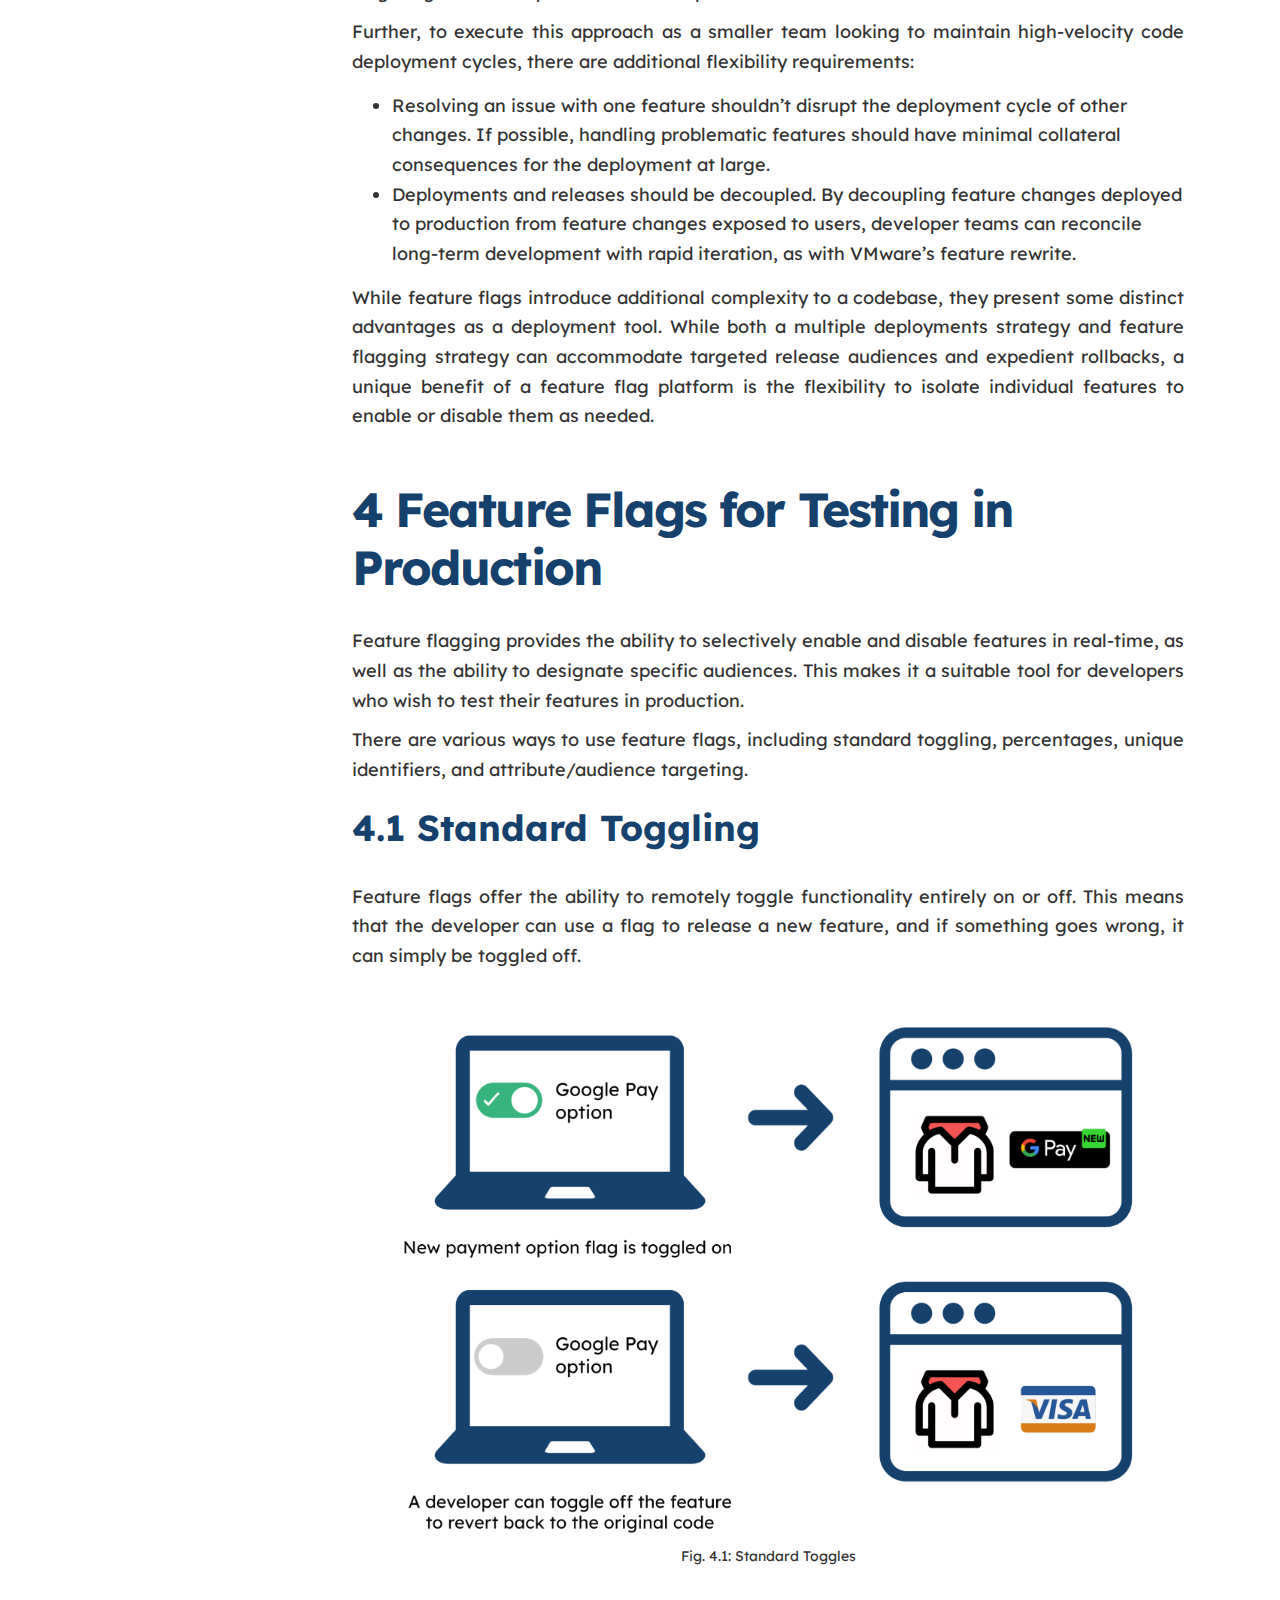
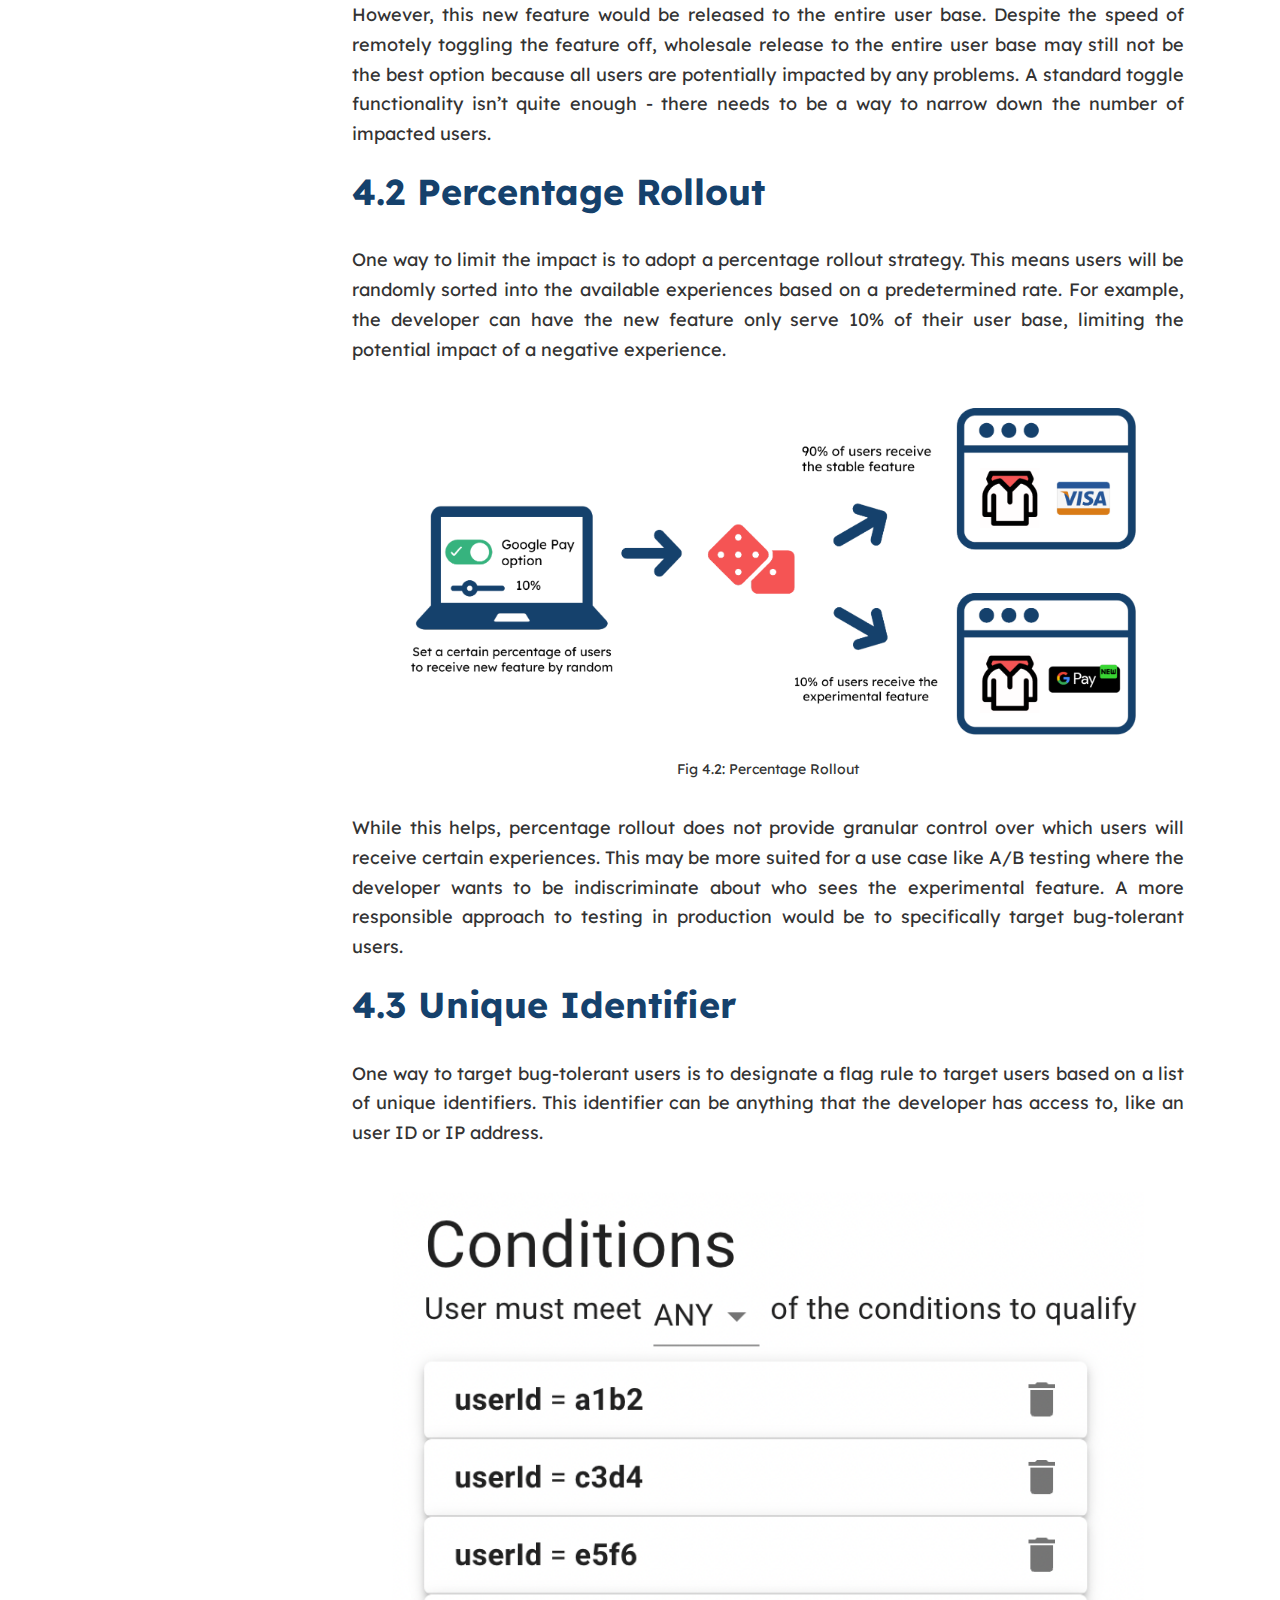
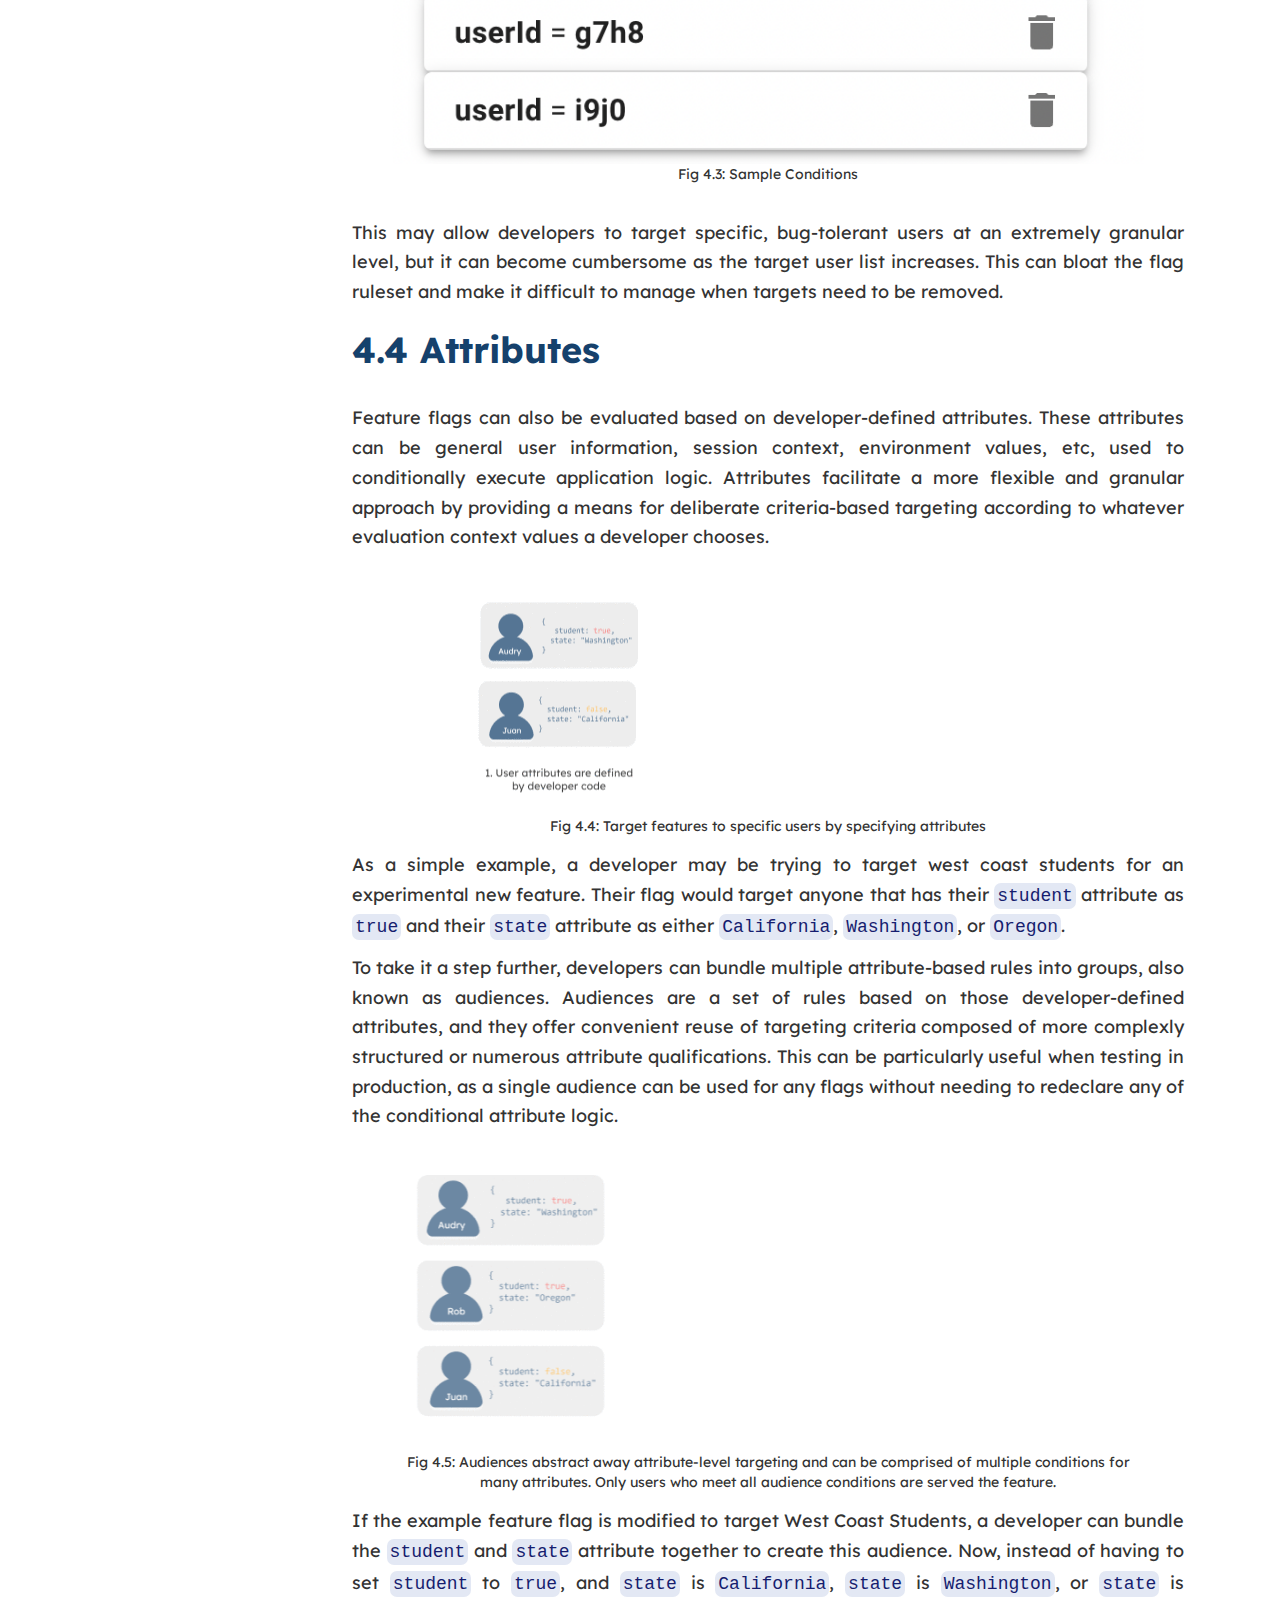
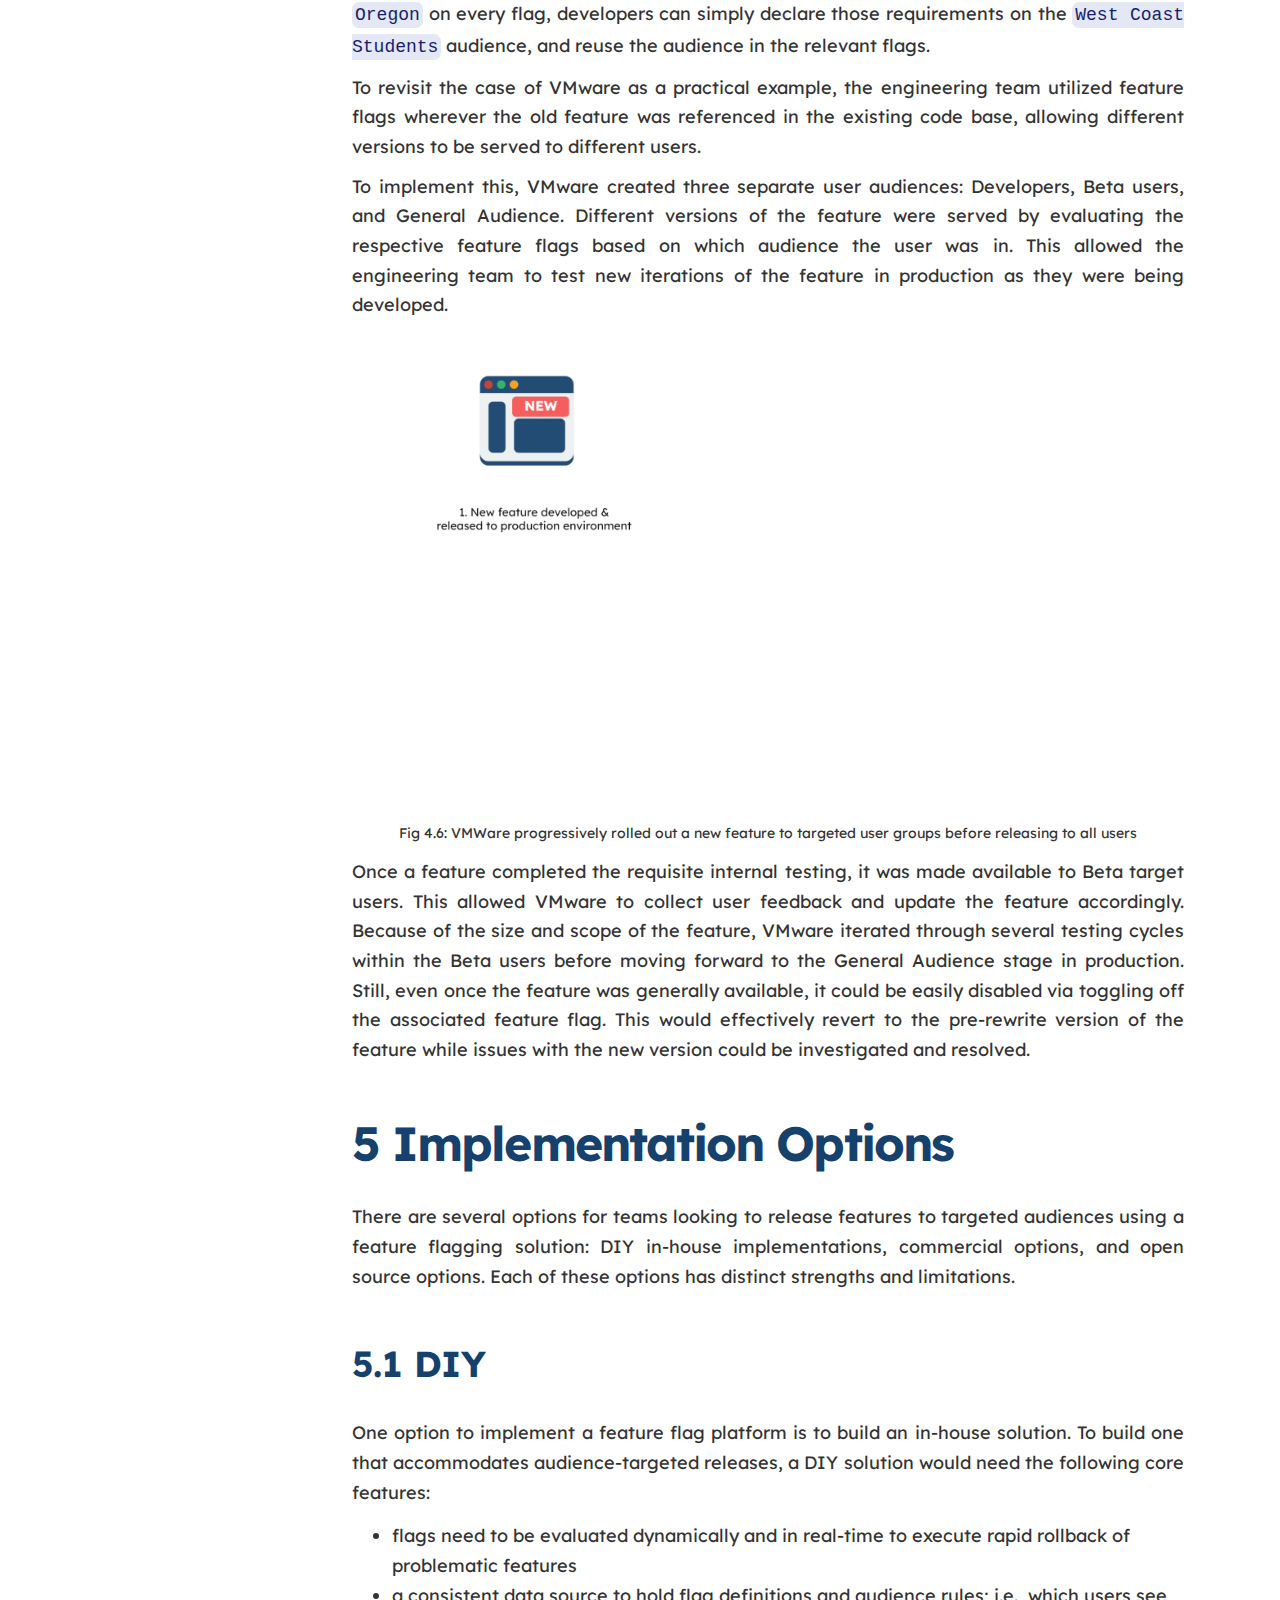
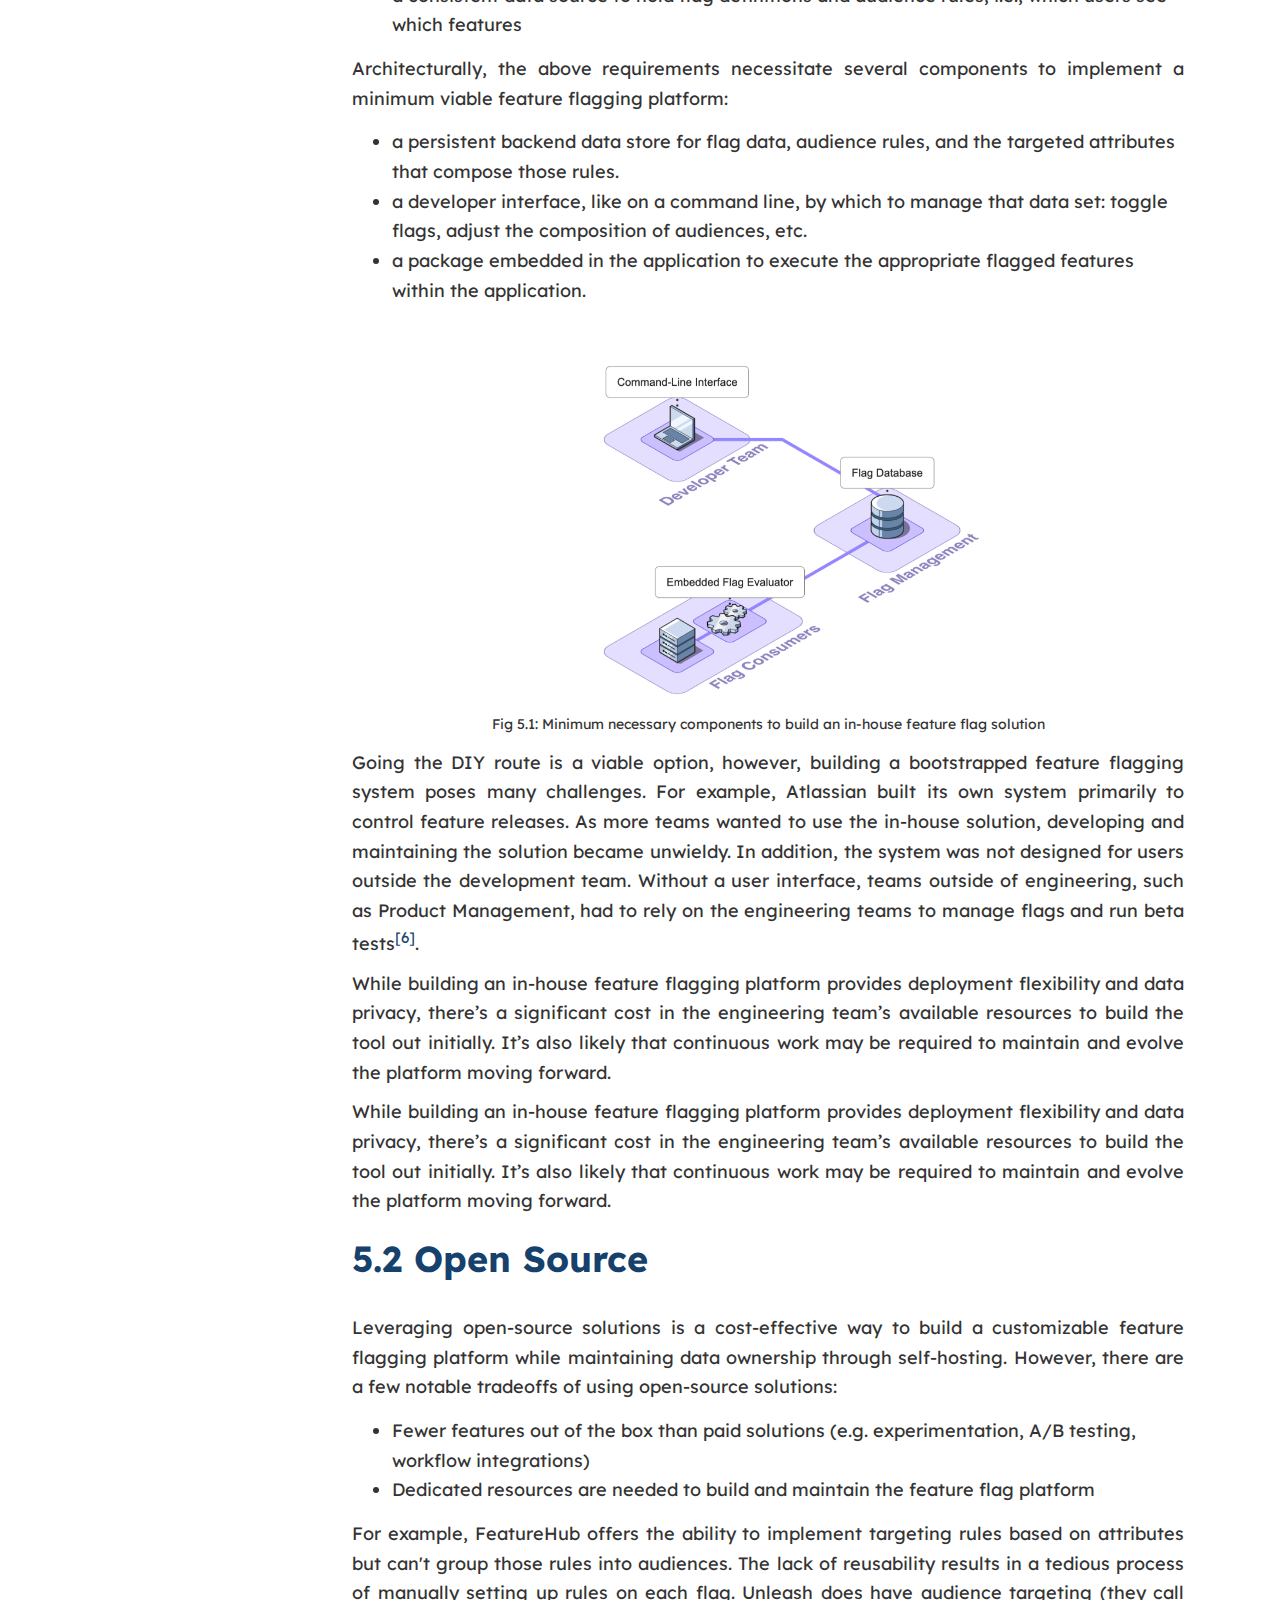
==== commit ba6ca71f: "img edit" ====
--- a/case-study copy.html
+++ b/case-study copy.html
@@ -87,206 +87,6 @@
           <br />
           <p>This case study will cover the tradeoffs of testing new features in production, how F&aacute;na enables it, and the engineering decisions the F&aacute;na team made during the implementation process.</p>  
           <br />
-          <!-- <h3>1.1 Who’s interested in load test results?</h3>
-          <br />
-          <p>
-            Load test results are valuable to both business stakeholders and engineering teams. 
-          </p>
-          </br>
-          <p>
-            On the business side, when an app can’t cope with its current amount of traffic, the app’s performance degrades or the app may stop working entirely. 
-            This results in an immediate drop in the company’s revenue.
-          </p>
-          <br />
-          <p>
-            From the engineering team’s perspective, load testing provides valuable feedback about your production system - how many concurrent users can it handle? 
-            How does response time change as load increases? Is there an uptick in failed requests under heavier load?
-          </p>
-          <br />
-          <p>
-            It’s this engineering perspective that we’ll focus on in this case study of Monsoon.
-          </p>
-          <br />
-          <h3>1.2 What is Monsoon?</h3>
-          <br />
-          <p>
-            Monsoon is an open-source, serverless framework for running browser-based load tests in the cloud. 
-          </p>
-          <br />
-          <figure>
-            <img src="assets/images/1-introduction/demo.gif" id="case-study" alt="">
-            <figcaption>Fig 1.1: Monsoon's dashboard</figcaption>
-          </figure>
-          <br />
-          <p>
-            Monsoon allows software engineers to easily load test their single-page application in anticipation of traffic spikes or overall business growth. 
-            Monsoon can simulate loads of up to 20,000 concurrent users, and tests can be of any duration, from minutes to hours or longer. 
-            Engineers can also see their load test results visualized in a near real time dashboard.
-          </p>
-          <br />
-          <h3>1.3 Brain Boost, a Hypothetical User Story</h3>
-          <br />
-          <p>
-            To see load testing in action, let’s spend some time with the engineering team at Boost Health. 
-            Boost is a rapidly-growing startup in the health and wellness space.
-          </p>
-          <br />
-          <figure>
-            <img src="assets/images/1-introduction/boost_team.svg" class="case-study-image" alt="">
-            <figcaption>Fig 1.1: The Team</figcaption>
-          </figure>
-          <p>
-            The stakes are high. Boost’s marketing team has spent months planning the product launch for its new Brain Boost supplement. 
-            It’s Boost’s biggest product launch ever, and business executives want to close new rounds of venture capital funding based on the success of Brain Boost. 
-          </p>
-          <br />
-          <figure>
-            <img src="assets/images/1-introduction/brain.svg" class="case-study-image-x-small" alt="">
-            <figcaption>Fig 1.2: Going all in on Brain Boost</figcaption>
-          </figure>
-          <br />
-          <p>
-            Boost expects more traffic than their site has ever seen on launch day. 
-            They’re predicting peaks of 4,000 concurrent users. 
-            The engineers at Boost are tasked with making sure the site can withstand all that traffic, so they decide to run load tests.
-          </p>
-          <br />
-          <p>
-            But before we discuss these load tests, it’s important to note that the Boost website is a <strong>single page application</strong>. 
-            This has important implications for load testing.
-          </p>
-          <br />
-          <p>A single page application is a web app comprised of just a single HTML page. Unlike a traditional website, after the initial page load, there are no page reloads. 
-          Further dynamic updates to the page are handled via data-centric APIs, which rely on browser-side JavaScript for rendering. 
-          </p>
-          <br />
-          
-        
-          <h3>1.4 Boost Health and Their Load Testing Journey</h3>
-          <br />
-          <p>
-            So let’s follow along with the Boost engineers as they load test their SPA.
-          </p>
-          <br />
-          <h4>First Attempt - Protocol-based load testing with JMeter</h4>
-
-          <br />
-          <p>
-            One of the Boost engineers used a well-established, open-source load testing tool called Apache JMeter at a previous job, 
-            so this is the first option the team tries.
-          </p>
-          <br />
-          <figure>
-            <img src="assets/images/1-introduction/protocol-based-load-testing.gif" class="case-study-image-large">
-            <figcaption>Fig 1.4: Protocol-based load testing</figcaption>
-          </figure>
-          <p>
-            JMeter is categorized as a <strong>protocol-based load testing</strong> tool. Protocol-based load tests are the original type of load test. 
-            They involve traffic simulation at the HTTP protocol layer. 
-            For example, if loading a webpage triggers HTTP requests for 75 subresources, with protocol-based testing, the developers will need to write code to request the original page AND all 75 of those subresources.
-          </p>
-          <br />
-          <p>
-            The Boost Health engineers want to test a customer adding Brain Boost to her cart, a process that breaks down into 3 different actions:
-          </p>
-          <ol>
-            <li>Go to the Boost Health Main Page</li>
-            <li>View the Brain Boost product details</li>
-            <li>Add Brain Boost to the cart</li>
-          </ol>
-          <br/>
-          <figure>
-            <img src="assets/images/1-introduction/3actions_125requests.gif" class="case-study-image-large">
-            <figcaption>Fig 1.5: Bye bye weekend</figcaption>
-          </figure>
-          <p>
-            To simulate this workflow, the Boost engineers need to program JMeter to send 125 different HTTP requests in the correct order. This is clearly a great deal of work for the team. On top of this, JMeter is a complex tool and the learning curve is steep. 
-          </p>
-          <br />
-          <p>
-            After the team gets their first JMeter load test working, their results seem strangely incomplete. It turns out JMeter is a poor choice for load testing SPAs. 
-            SPAs are JavaScript-intensive, but JMeter has no JavaScript interpreter and therefore can’t execute any JavaScript code. (The same holds true for other protocol-based load testing tools.) 
-            Therefore, the bulk of an SPA is untestable with JMeter. This is a dealbreaker. 
-          </p>
-          <br />
-          <h4>Second Attempt - Browser-based load testing with Selenium</h4>
-          <br />
-          <p>
-            Another engineer on the Boost team knows of a different tool called Selenium and knows that Selenium can be used for browser-based load testing. 
-          </p>
-          <br />
-          <p>
-            <Strong>Browser-based load testing</strong> simulates web traffic using real web browsers rather than naked network requests. 
-            Since we’re using browser instances to direct traffic to the site being tested, 
-            those browsers clearly have built-in JavaScript interpreters and are fully capable of handling SPAs, unlike protocol-based load testing tools.
-          </p>
-          <br />
-          <p>
-            An even more fundamental difference between protocol-based load testing and browser-based load testing tools like Selenium is this: 
-            Is the core unit under test the network request? Or is it an action the end user takes (which could actually result in 100 or more network requests)?
-          </p>
-          <br />
-          <p>
-            In Boost’s case, it’s an action a website user takes, like loading the homepage, 
-            viewing product details or clicking the “Add to Cart” button.
-          </p>
-          <br />
-          <p>
-            Furthermore, thinking in terms of end user actions rather than lower-level network requests means the Boost engineers can think at a higher level of abstraction, which reduces bugs, makes for a better developer experience and saves significant amounts of developer time.
-          </p>
-          <br />
-          <p>
-            Returning to Selenium - it's a suite of browser-based test automation tools. It was never actually designed for load testing, but that's how Selenium came to be used by many developers. With Selenium, the Boost engineers don't need to worry about HTTP requests anymore. All they need to do is script their 3 end user actions ("Go to the Boost Health Main Page", "View the Brain Boost Product Details", "Add Brain Boost to the cart").​
-          </p>
-          <br />
-          <figure>
-            <img src="assets/images/1-introduction/3actions_3actions.gif" class="case-study-image-large">
-            <figcaption>Fig 1.6: Ok, that's better</figcaption>
-          </figure>
-          <p> 
-            The team runs their first browser-based load test using Selenium. 
-            It’s a fairly small-scale test simulating 5 users concurrently visiting the Boost Health website. This test goes off without a hitch. 
-          </p>
-          <br />
-          <p>
-            Next, they test 100 concurrent users. This test doesn’t go so well. Selenium is a tool that runs locally on one of the engineers’ laptops, and testing 100 users means spinning up 100 browser instances. This is too resource-intensive for a single laptop. 
-            And the actual number of users the Boost team needs to test is 4000, not 100. So the team has run out of local computing resources before they’re able to apply sufficient load to the Boost site.
-          </p>
-          <br />
-          <figure>
-            <img src="assets/images/1-introduction/unhappydev-selenium.svg" class="case-study-image">
-            <figcaption>Fig 1.7: Local browser-based load testing doesn’t cut it</figcaption>
-          </figure>
-          <br />
-          <p>
-            Clearly this is unworkable. Because browser-based load testing is so resource intensive, the Boost engineers need a solution that’s hosted in the cloud.
-          </p>
-          <br />
-          <h4>Third Attempt - Browser-based load testing with Flood</h4>
-          <br />
-          <p>
-            Researching cloud-hosted, browser-based load testing, the team quickly discovers a platform called Flood. 
-            Flood is an industry leader in the cloud-hosted, browser-based load testing space. Their platform is definitely capable of generating the 4000 concurrent users Boost needs to load test their site. However, Flood is very expensive. 
-            We'll return to Flood later, but for now, the cost is a major drawback, enough to rule Flood out.
-          </p>
-          <figure>
-            <img src="assets/images/1-introduction/unhappydev-flood.svg" class="case-study-image">
-            <figcaption>Fig 1.8: Flood gets the job done but costs too much</figcaption>
-          </figure>
-          <br />
-          <h4>The Journey So Far</h4>
-          <p>
-            Let's summarize where the Boost engineers are right now. They initially tried protocol-based load testing. This was unsuccessful because protocol-based tools can't test an SPA's JavaScript code. 
-            Next, they tried local browser-based load testing. 
-            This too was unsuccessful because browser-based load testing is too resource intensive for a single machine. Third, they tried browser-based load testing in the cloud with the Flood platform. 
-            However, this proved prohibitively expensive. 
-          </p>
-          <br />
-          <p>
-            So the team searches for a more economical option for browser-based load testing in the cloud. 
-            In short order, they come across an open source tool called Monsoon.
-          </p>
-          <br /> -->
           <!-- Section 2 -->
           <h2>2 Testing</h2>
           <br />
@@ -300,9 +100,9 @@
           <p>
             While automated testing can prevent code regression, it does not always represent how real users may interact with a system or fully portray the environment in which the system will run. Staging environments attempt to replicate production with as high fidelity as possible to facilitate more robust and precise insight into the quality and behavior of the system at large. 
           </p>
-          <figure>
-            <img alt="" src="assets/images/image5.png" style="width: 288.75px; height: 245.718px; margin-left: 0.00px; margin-top: 0.00px; transform: rotate(0.00rad) translateZ(0px); -webkit-transform: rotate(0.00rad) translateZ(0px);"title="martin kelppmann quote">
-          </figure>
+          <!-- <figure>
+            <img alt="" src="assets/images/image5.png" style="width: 332.49px; height: 251.50px; margin-left: 0.00px; margin-top: 0.00px; transform: rotate(0.00rad) translateZ(0px); -webkit-transform: rotate(0.00rad) translateZ(0px);"title="martin kleppmann quote">
+          </figure> -->
           <br />
           <figure>
             <img alt="" src="assets/images/image44.png" title="staging environment">
